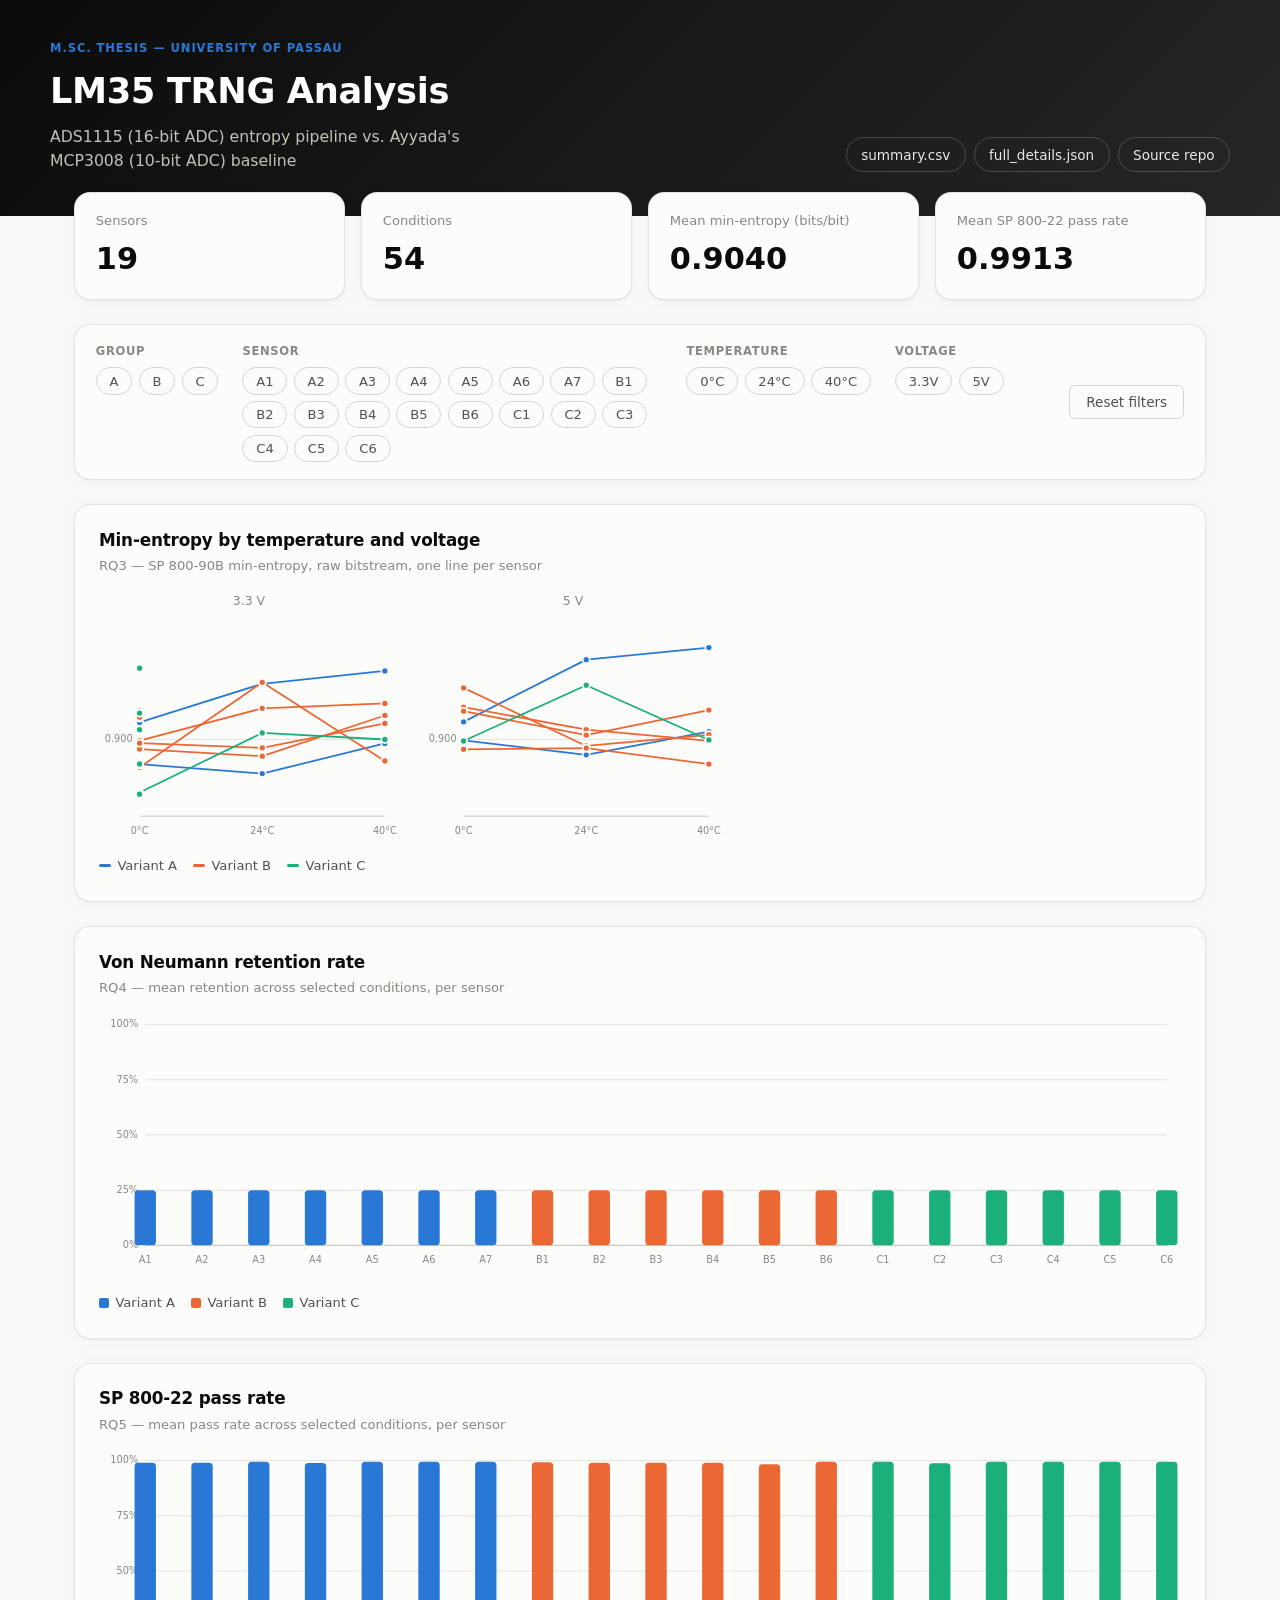
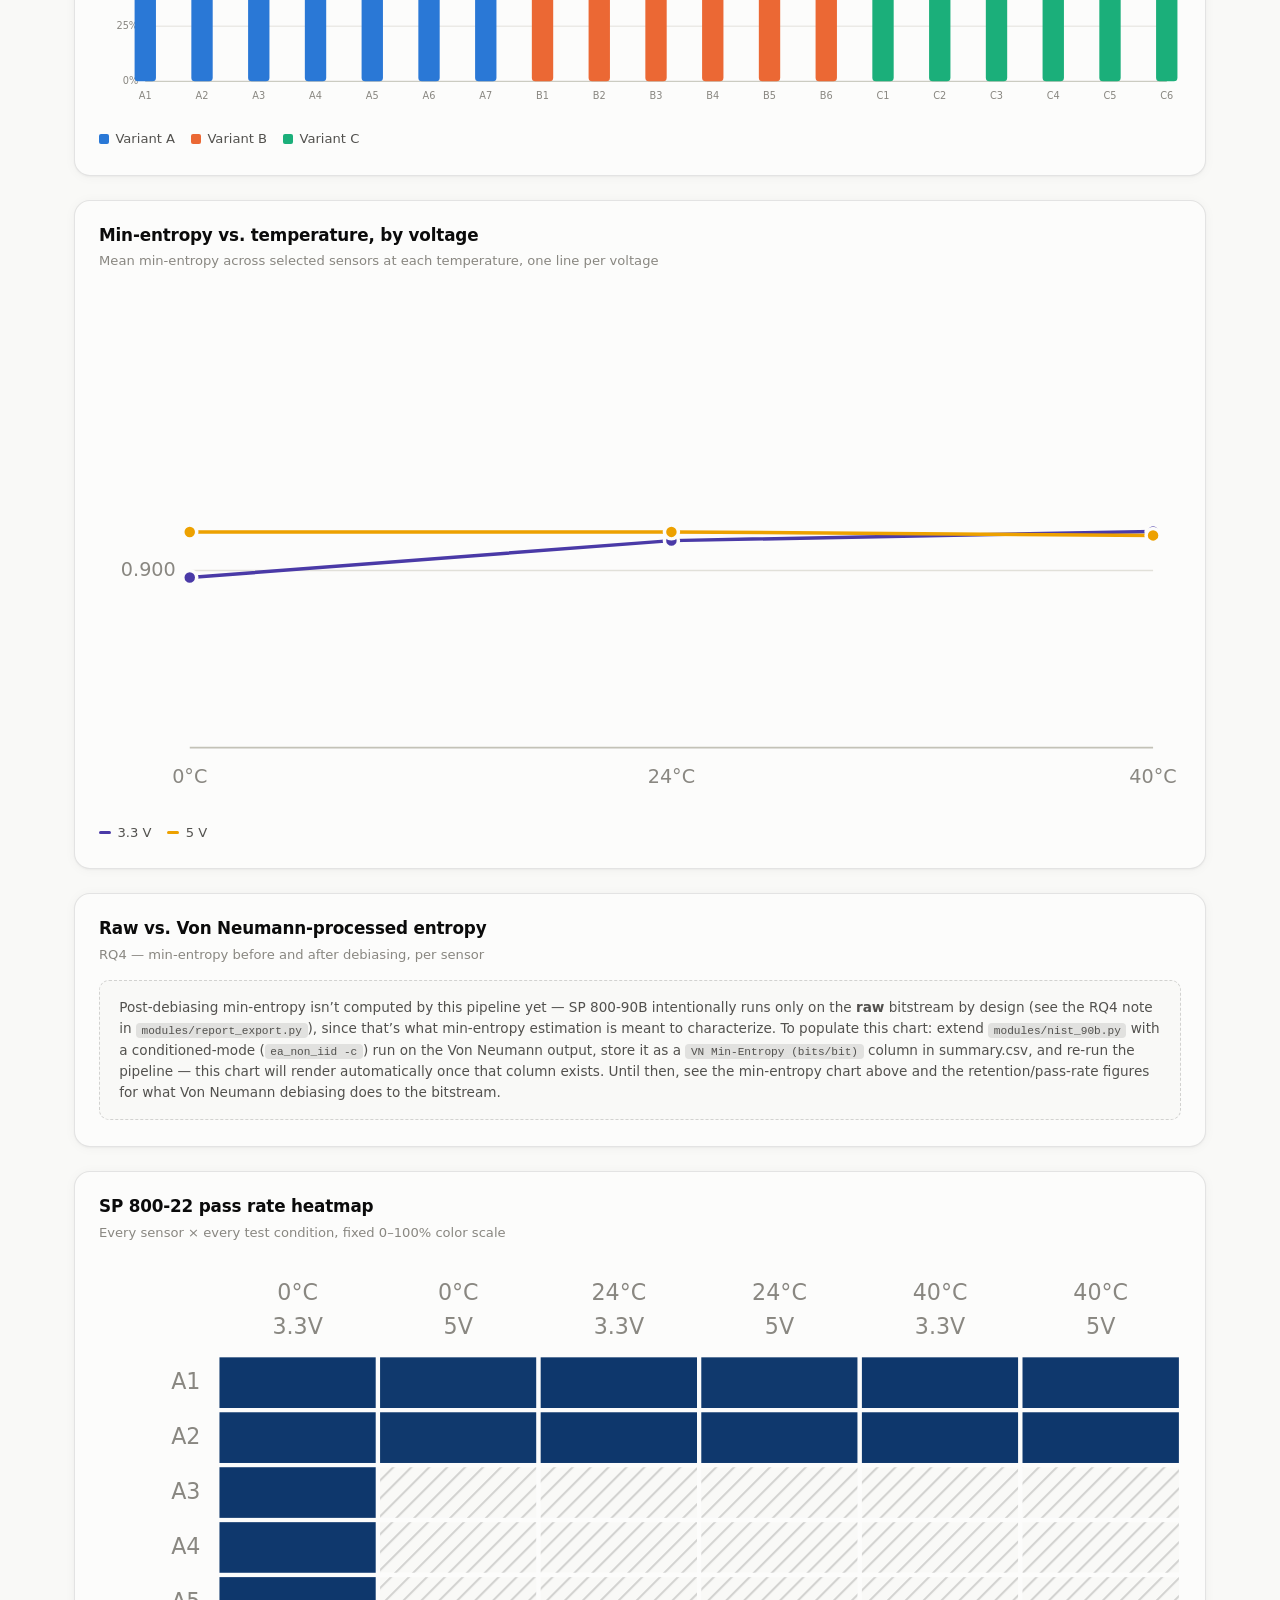
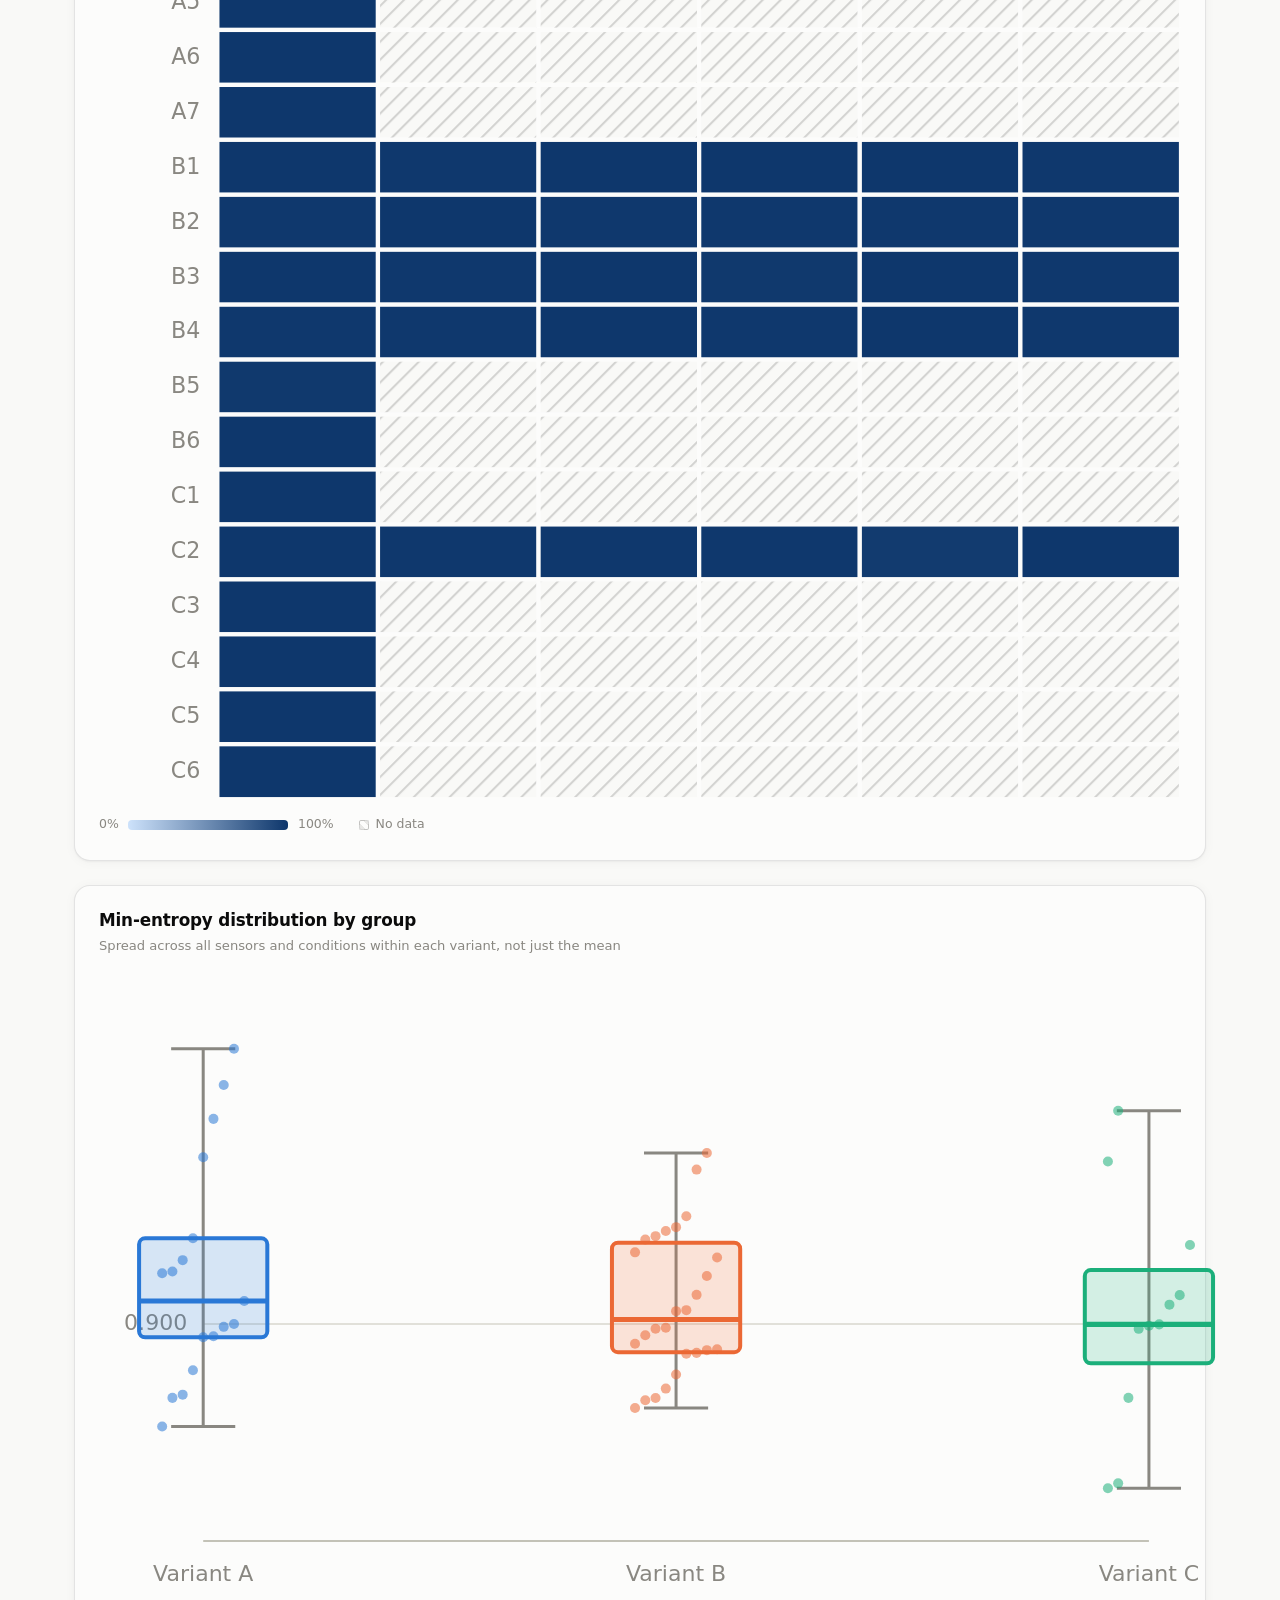
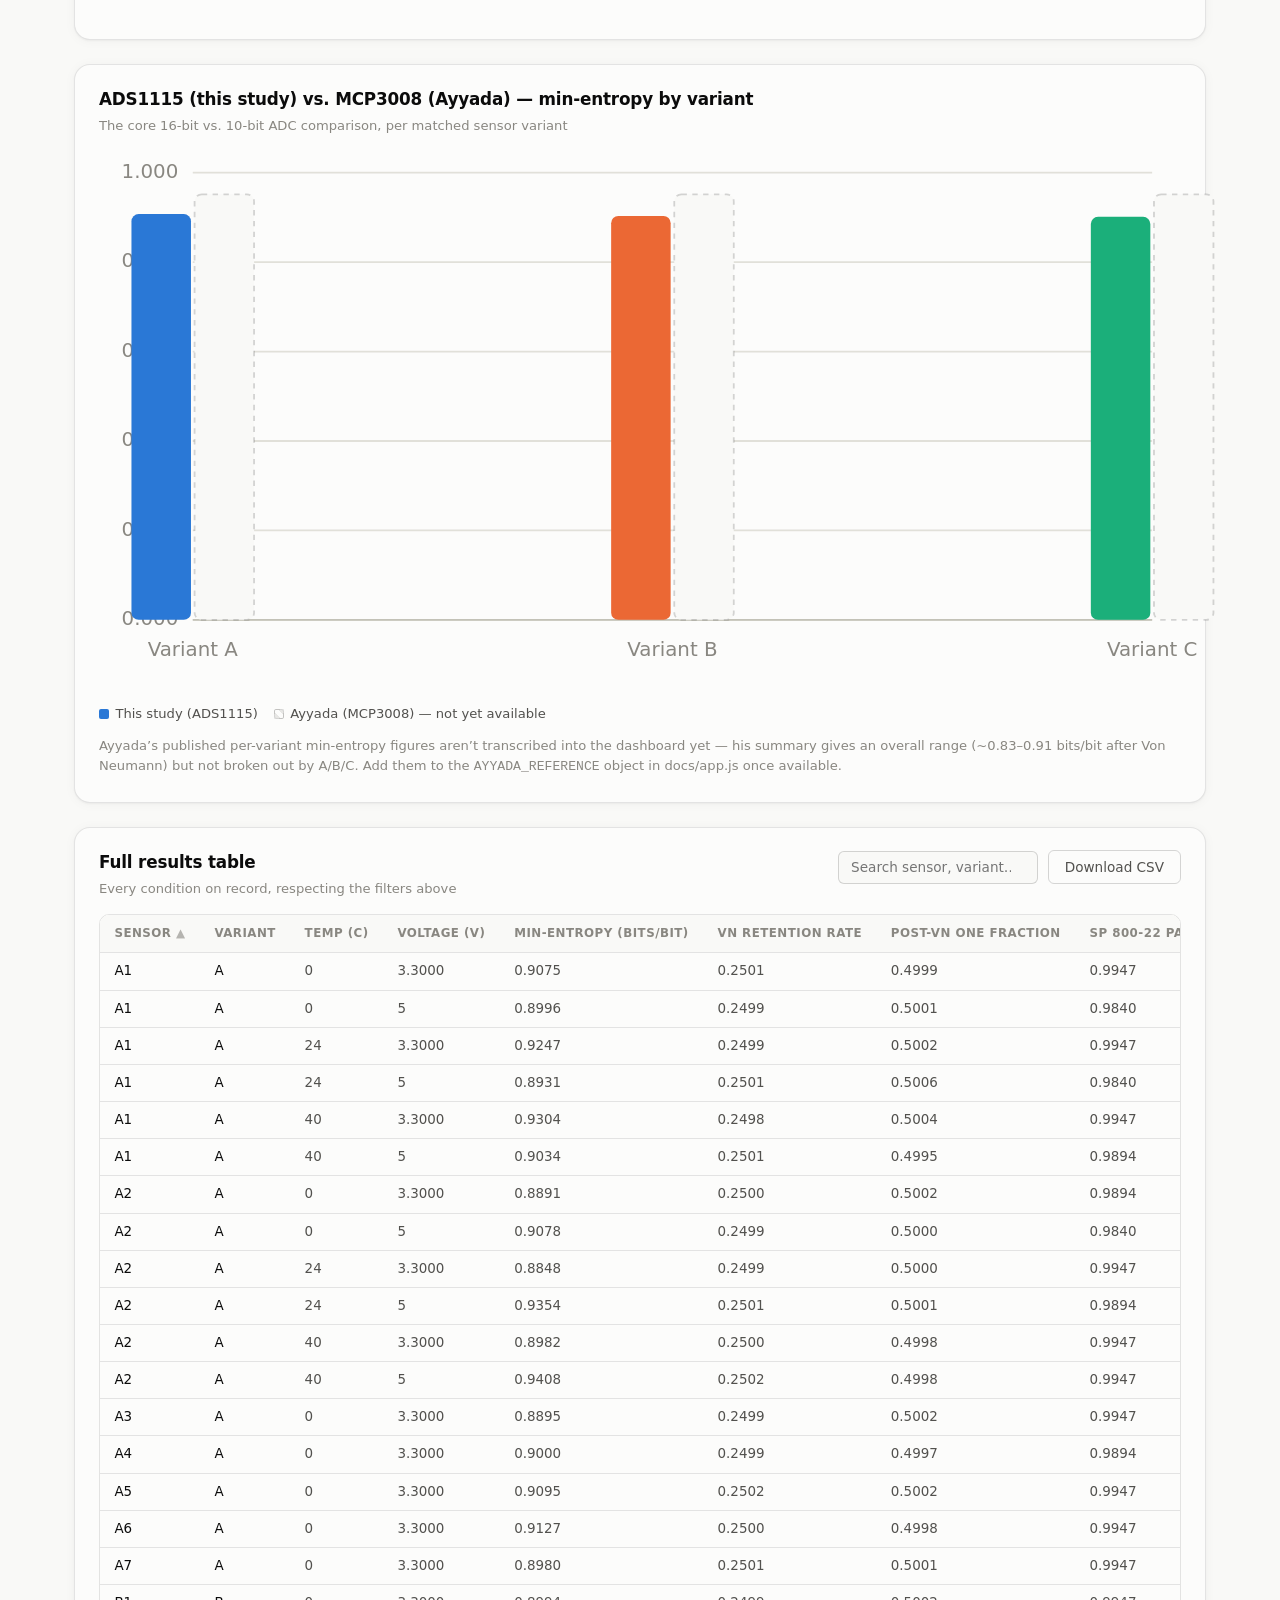
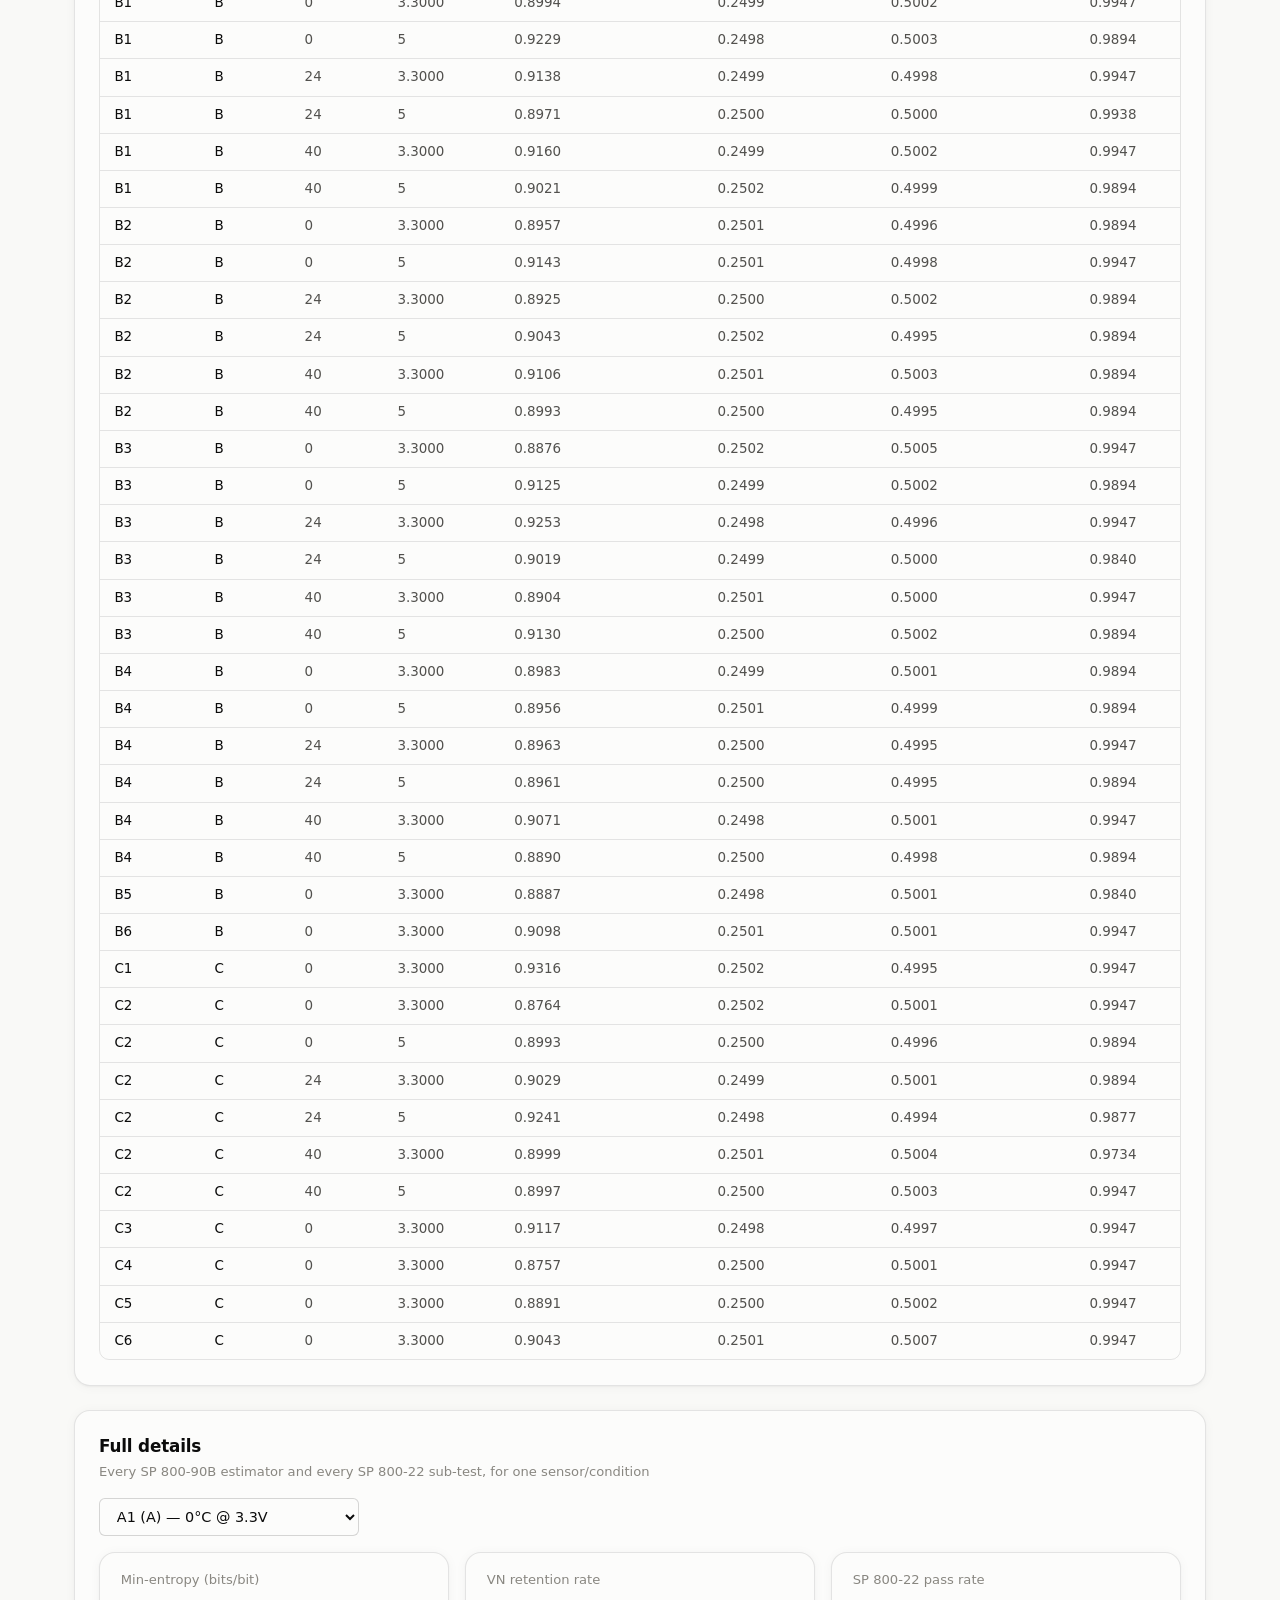
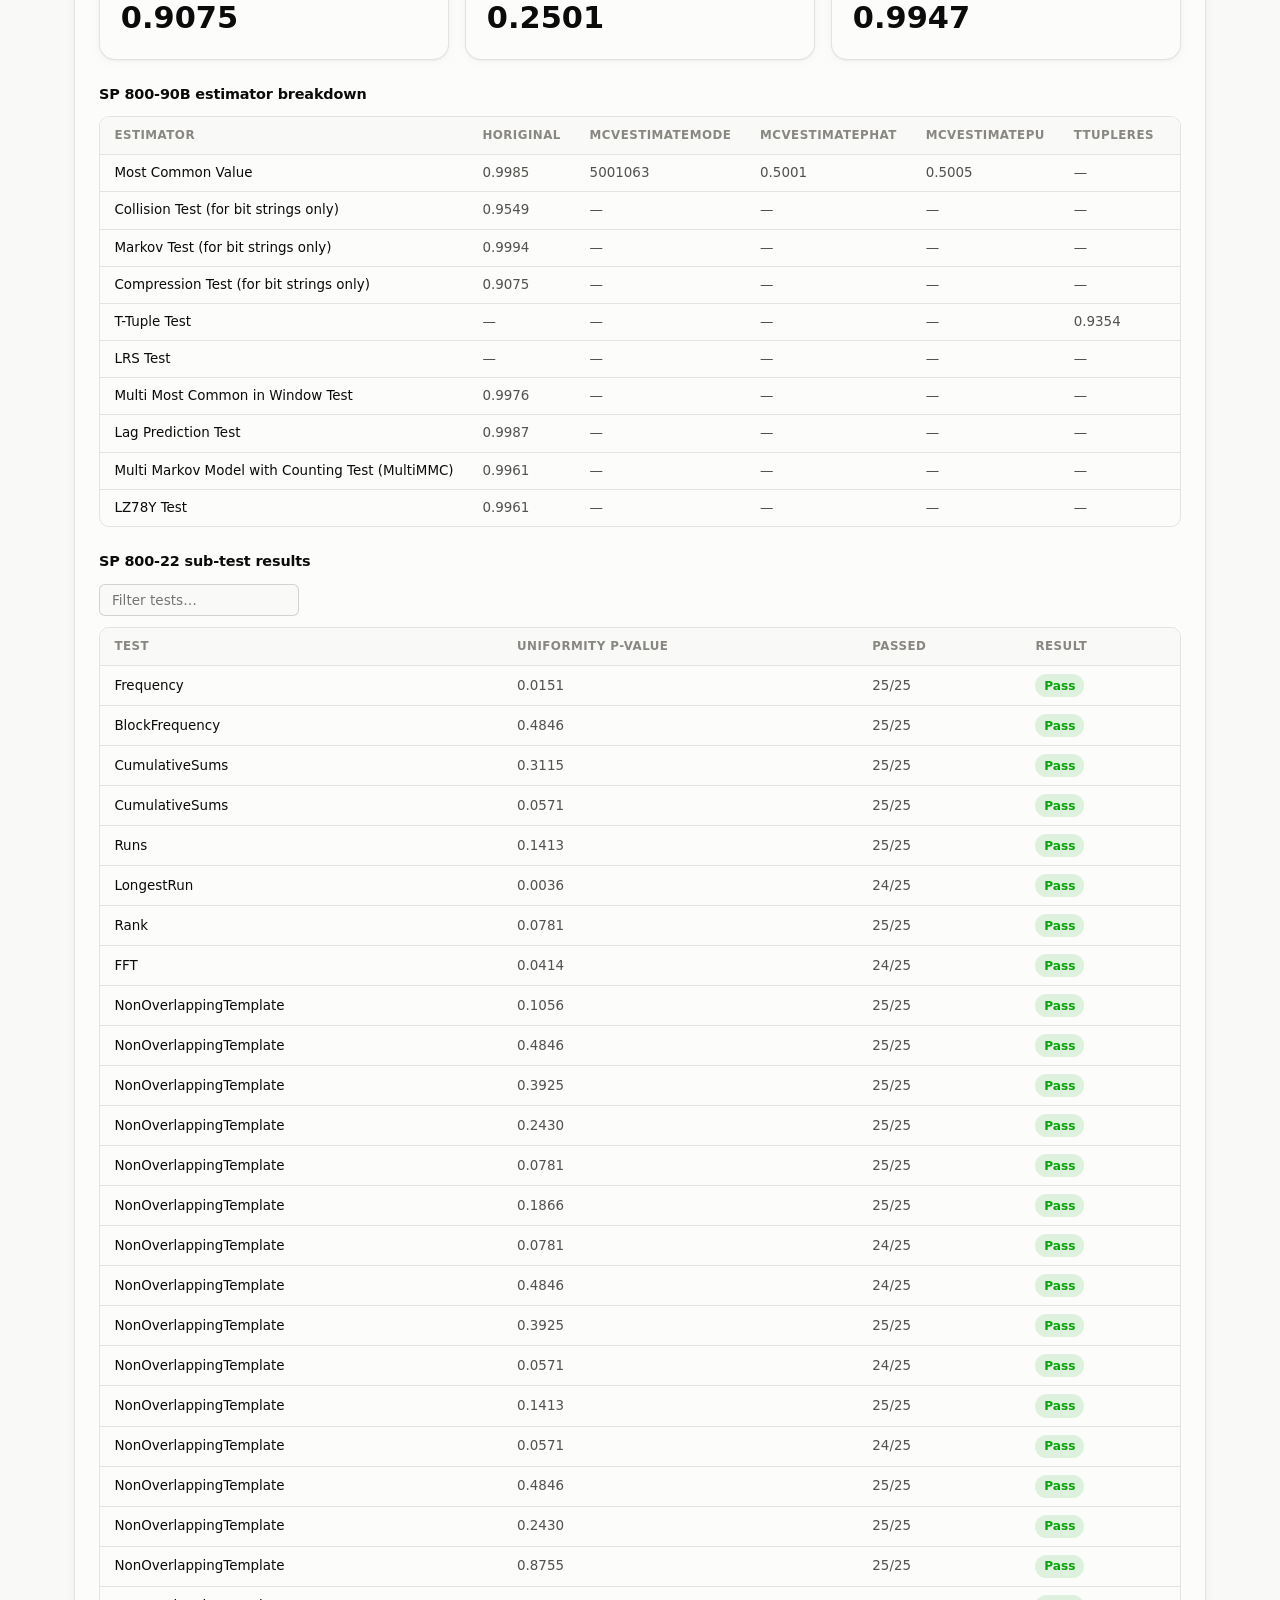
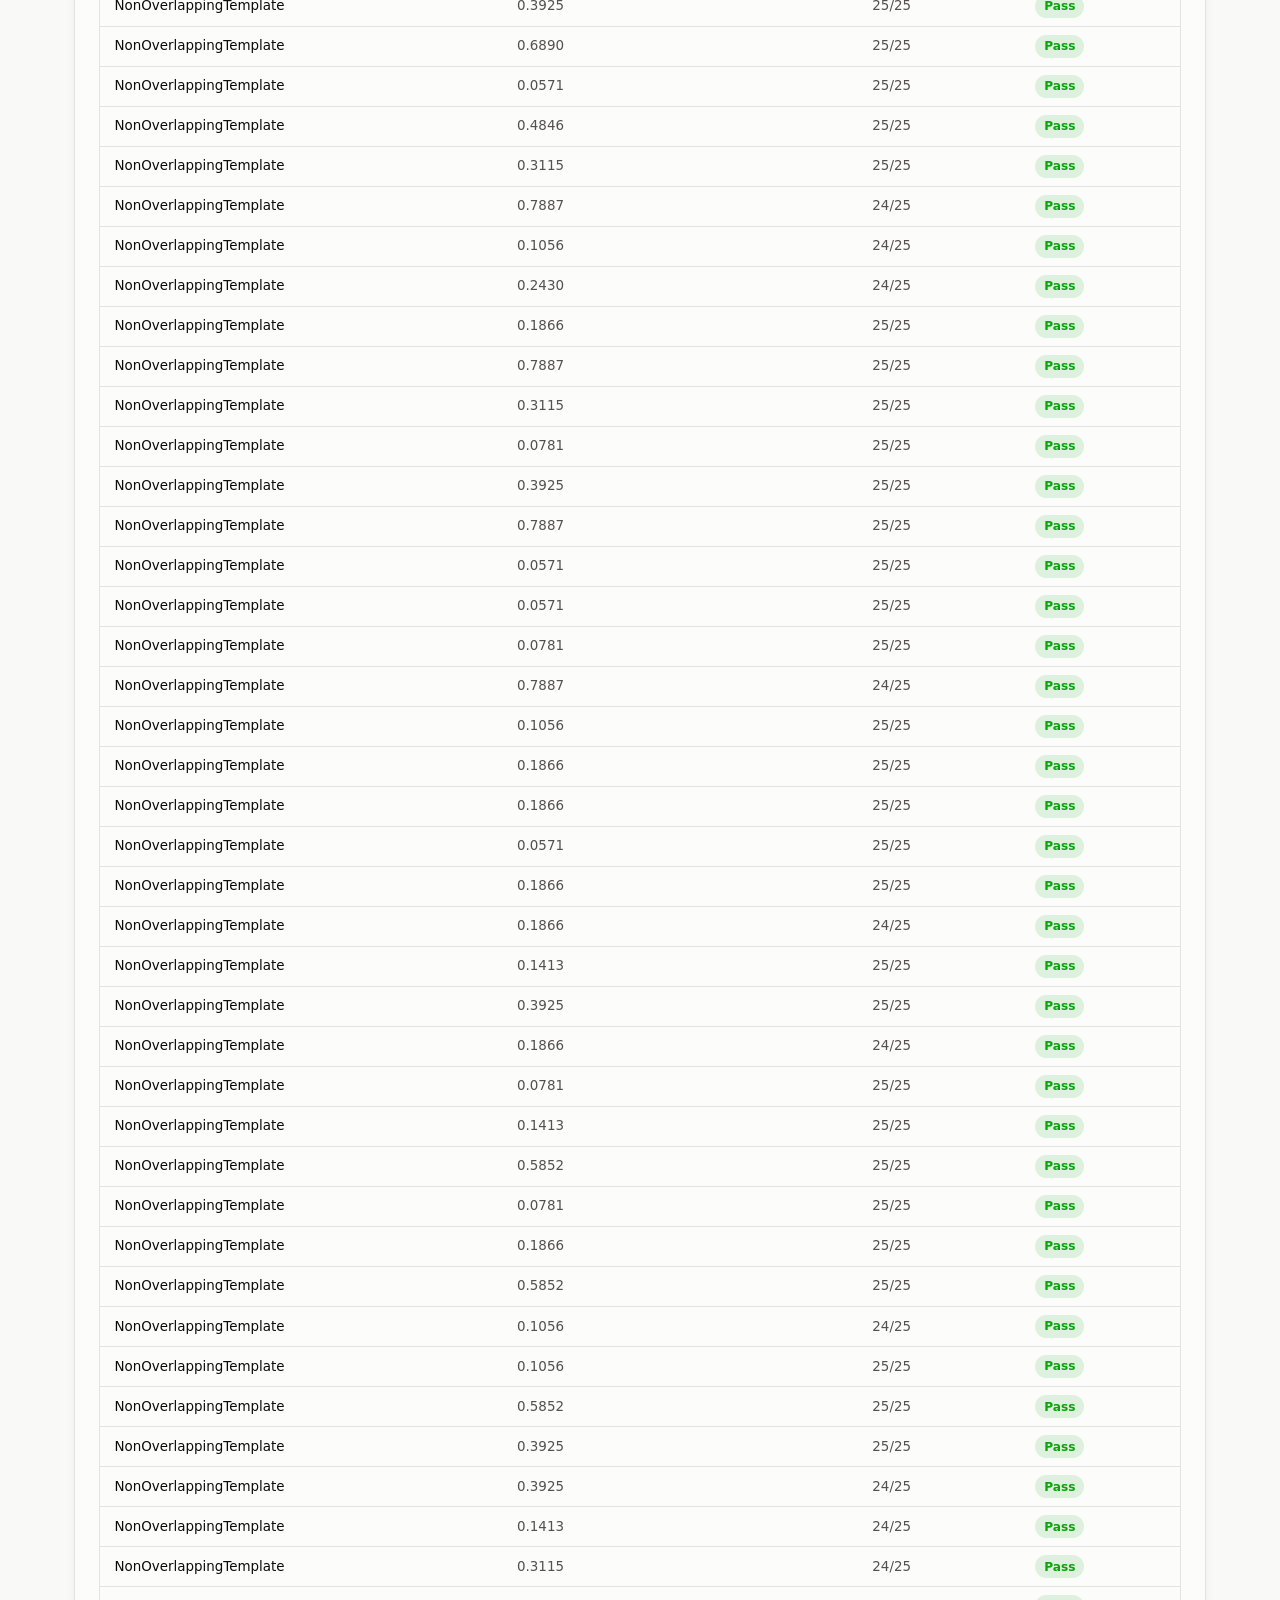
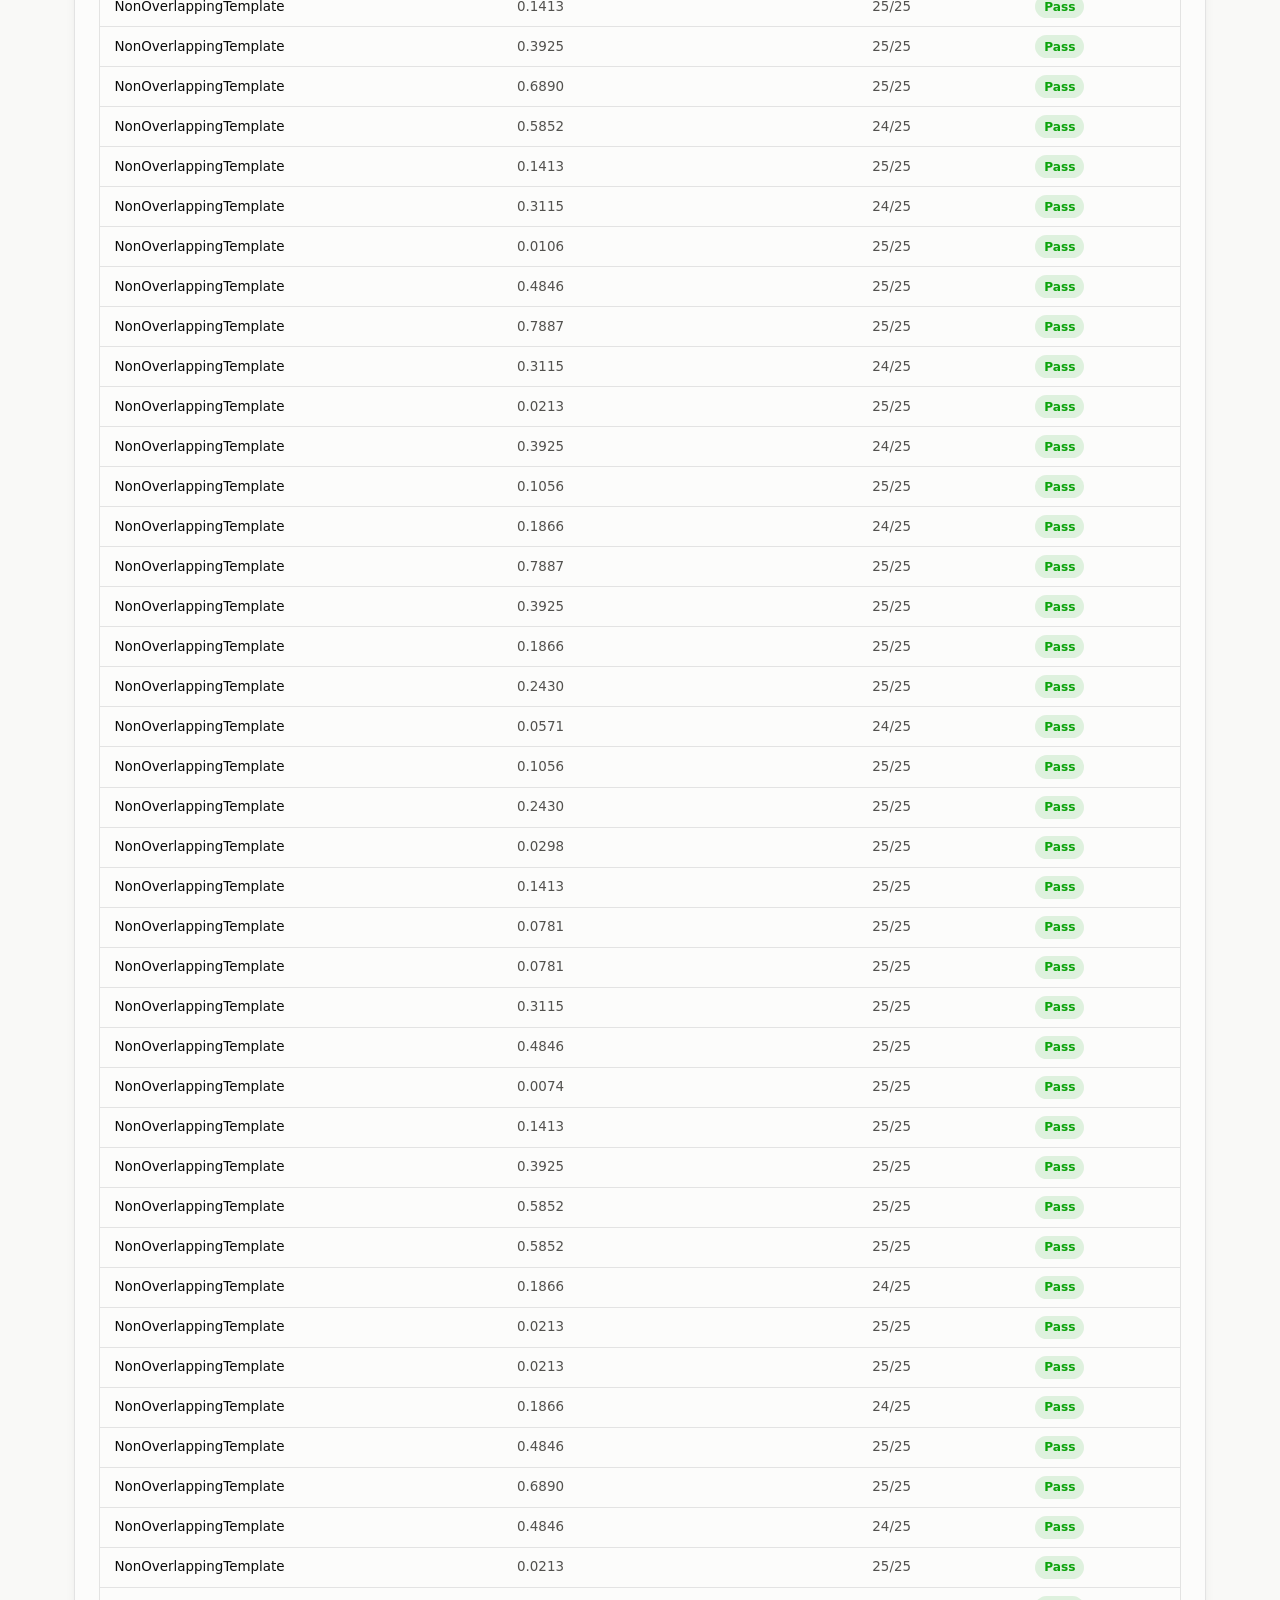
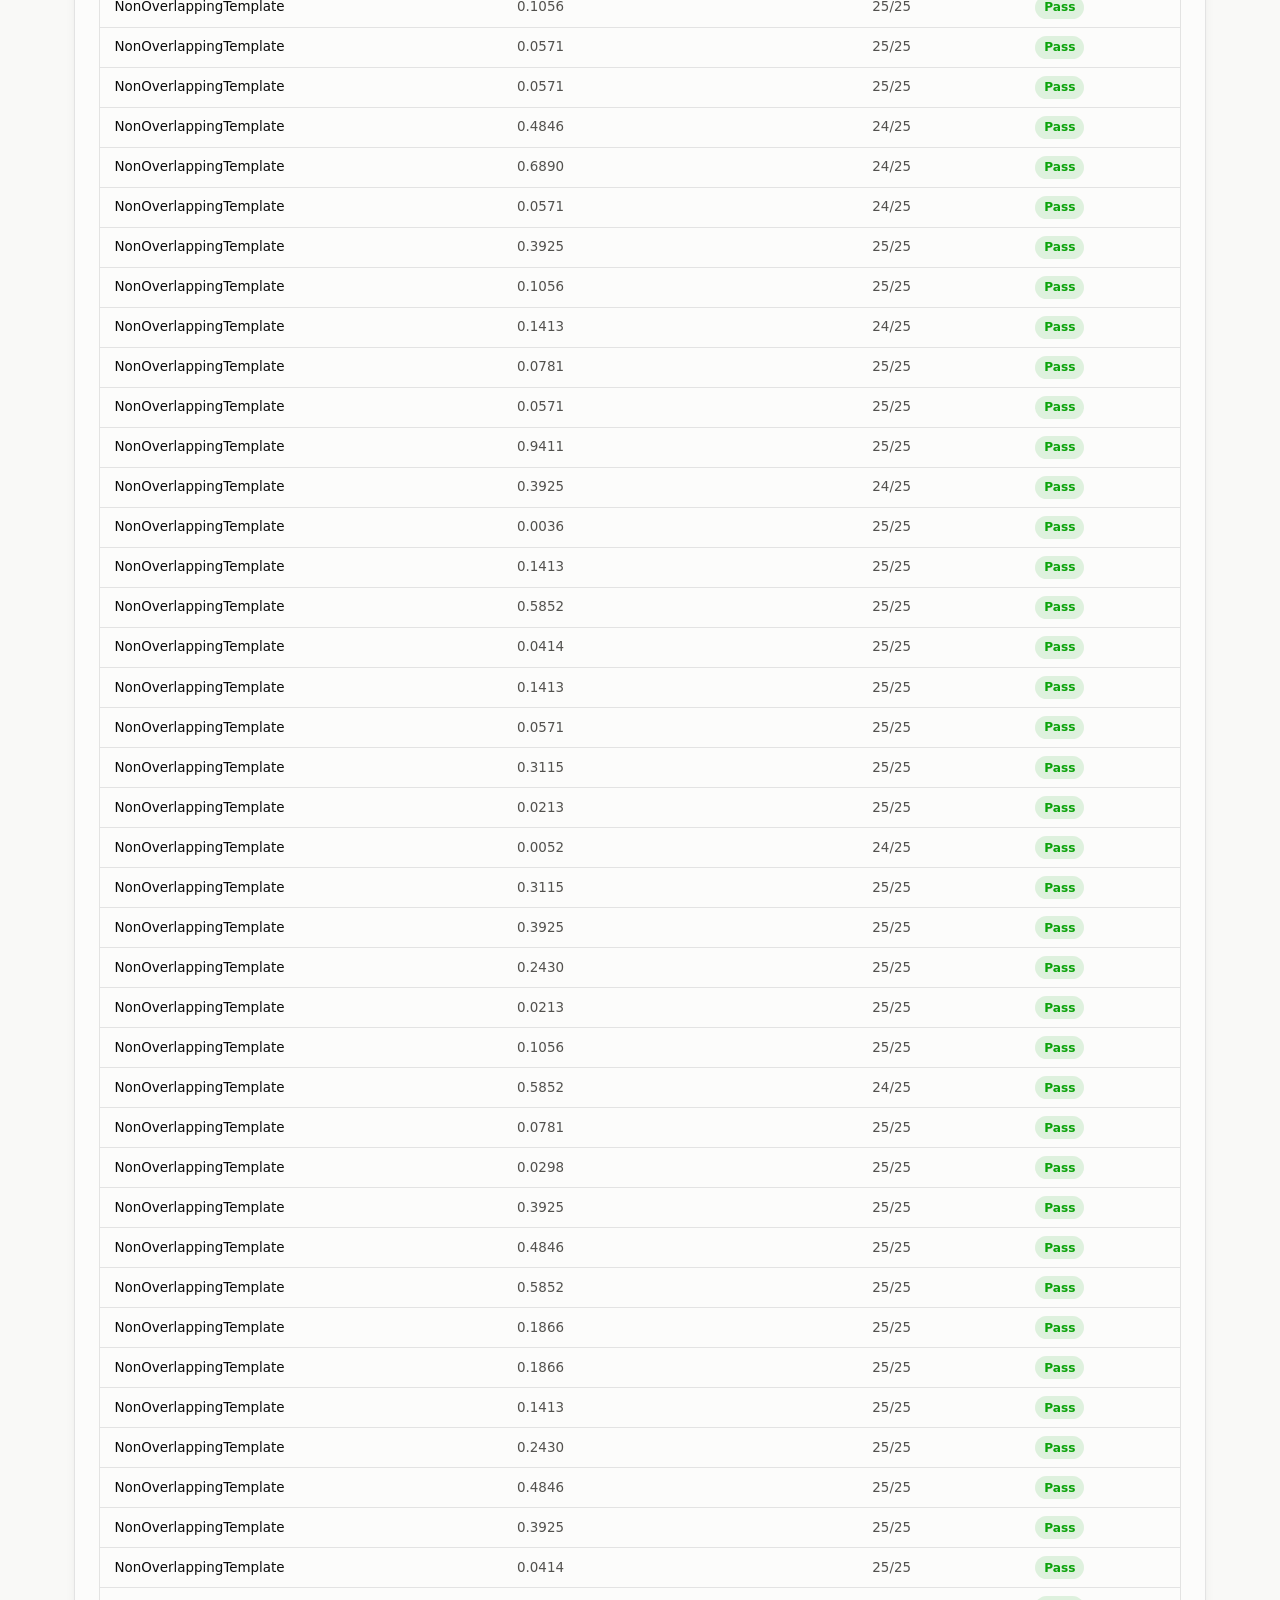
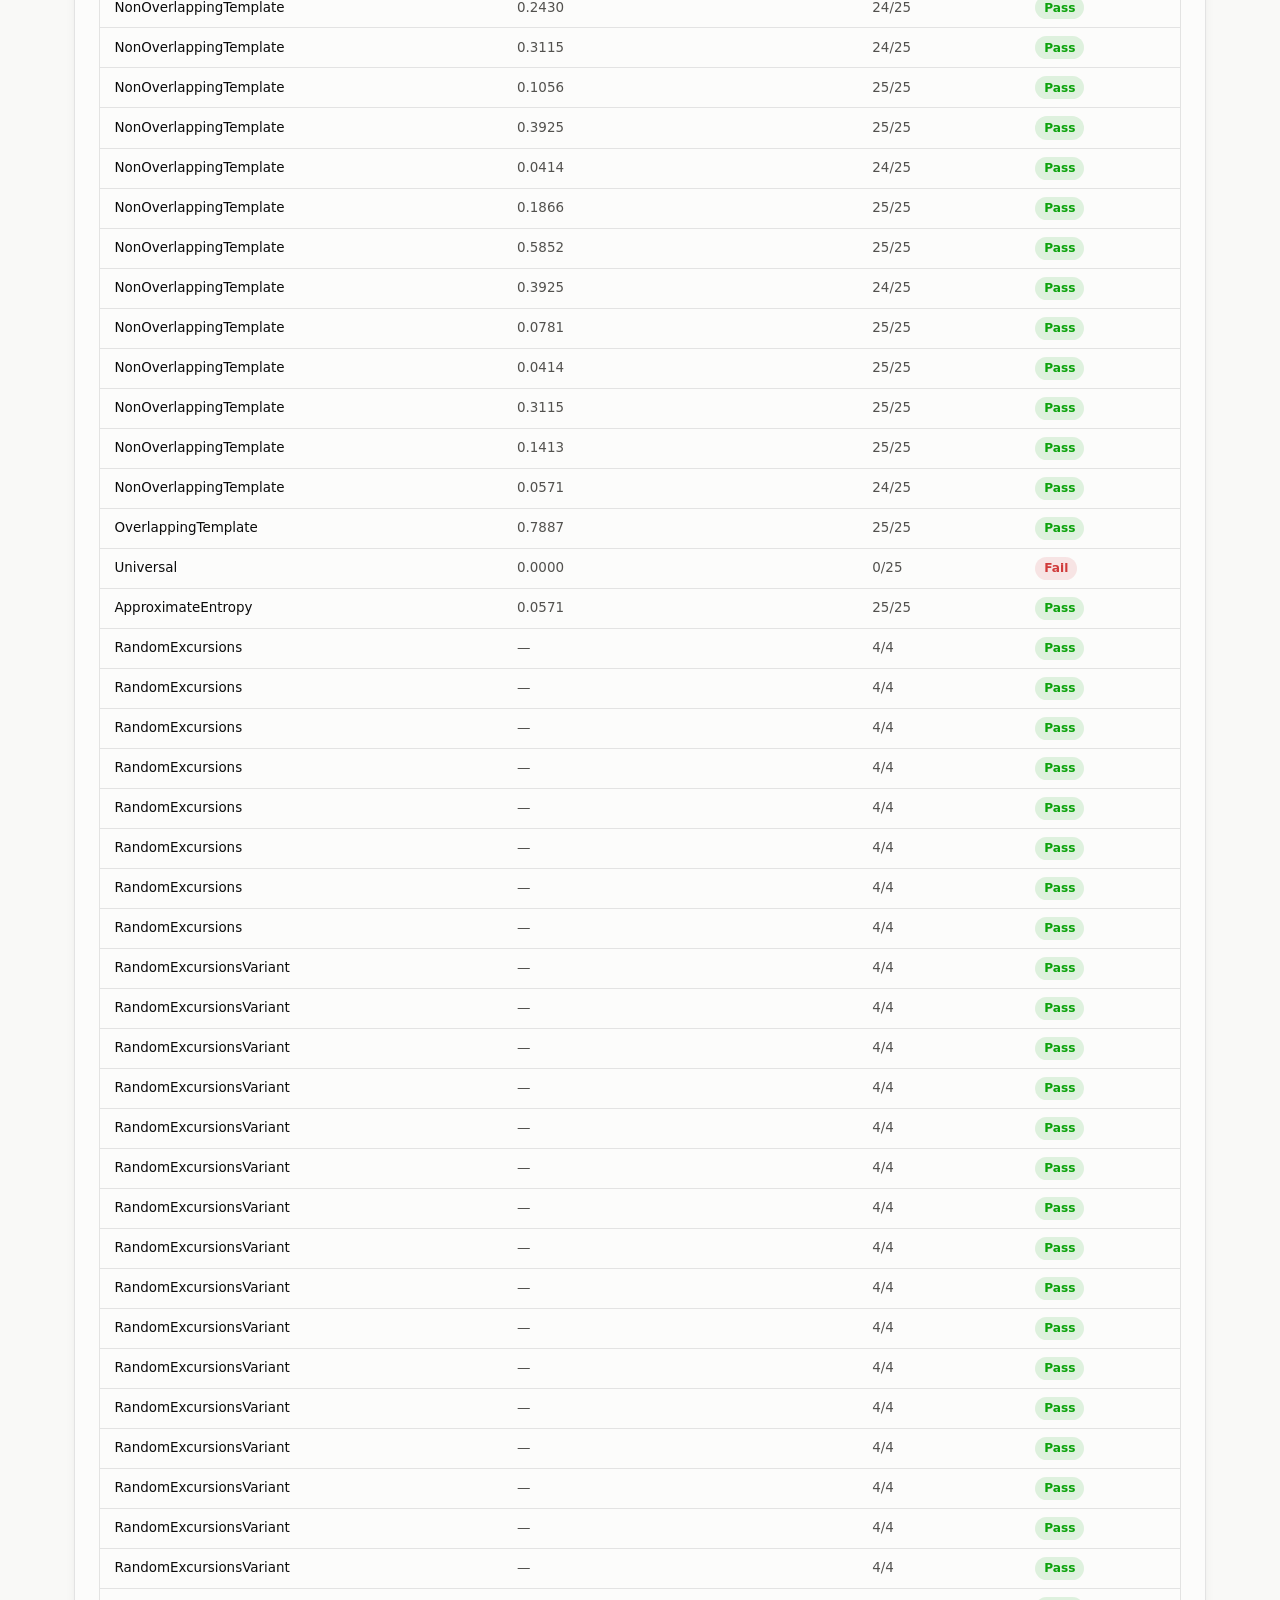
==== docs/index.html @ f705f5f1 "Fix bar chart axis scaling bug, add five new dashboard charts Fix: VN retention rate and SP 800-22 p" ====
<!doctype html>
<html lang="en">
<head>
<meta charset="utf-8">
<meta name="viewport" content="width=device-width, initial-scale=1">
<title>LM35 TRNG Analysis — Results Dashboard</title>
<meta name="description" content="LM35 temperature sensor TRNG entropy analysis: SP 800-90B min-entropy, Von Neumann debiasing, and SP 800-22 results.">
<link rel="stylesheet" href="styles.css">
</head>
<body>

<header class="site-header">
  <div class="header-inner">
    <div class="header-text">
      <p class="eyebrow">M.Sc. Thesis — University of Passau</p>
      <h1>LM35 TRNG Analysis</h1>
      <p class="subtitle">ADS1115 (16-bit ADC) entropy pipeline vs. Ayyada's MCP3008 (10-bit ADC) baseline</p>
    </div>
    <nav class="header-meta">
      <a href="data/summary.csv">summary.csv</a>
      <a href="data/full_details.json">full_details.json</a>
      <a href="https://github.com/ViravRakholiya/lm35-trng-analysis">Source repo</a>
    </nav>
  </div>
</header>

<main>
  <section class="stat-row" id="stat-row"></section>

  <section class="filter-bar" id="filter-bar">
    <div class="filter-group">
      <span class="filter-group-label">Group</span>
      <div class="pill-row" id="filter-variant"></div>
    </div>
    <div class="filter-group">
      <span class="filter-group-label">Sensor</span>
      <div class="pill-row" id="filter-sensor"></div>
    </div>
    <div class="filter-group">
      <span class="filter-group-label">Temperature</span>
      <div class="pill-row" id="filter-temp"></div>
    </div>
    <div class="filter-group">
      <span class="filter-group-label">Voltage</span>
      <div class="pill-row" id="filter-voltage"></div>
    </div>
    <div class="filter-bar-actions">
      <button class="btn-ghost" id="reset-filters">Reset filters</button>
    </div>
  </section>

  <section class="chart-card">
    <div class="card-head">
      <div>
        <h2>Min-entropy by temperature and voltage</h2>
        <p class="card-sub">RQ3 — SP 800-90B min-entropy, raw bitstream, one line per sensor</p>
      </div>
    </div>
    <div class="chart-svg-wrap" id="chart-entropy"></div>
  </section>

  <section class="chart-card">
    <div class="card-head">
      <div>
        <h2>Von Neumann retention rate</h2>
        <p class="card-sub">RQ4 — mean retention across selected conditions, per sensor</p>
      </div>
    </div>
    <div class="chart-svg-wrap" id="chart-retention"></div>
  </section>

  <section class="chart-card">
    <div class="card-head">
      <div>
        <h2>SP 800-22 pass rate</h2>
        <p class="card-sub">RQ5 — mean pass rate across selected conditions, per sensor</p>
      </div>
    </div>
    <div class="chart-svg-wrap" id="chart-passrate"></div>
  </section>

  <section class="chart-card">
    <div class="card-head">
      <div>
        <h2>Min-entropy vs. temperature, by voltage</h2>
        <p class="card-sub">Mean min-entropy across selected sensors at each temperature, one line per voltage</p>
      </div>
    </div>
    <div class="chart-svg-wrap" id="chart-tempvoltage"></div>
  </section>

  <section class="chart-card">
    <div class="card-head">
      <div>
        <h2>Raw vs. Von Neumann-processed entropy</h2>
        <p class="card-sub">RQ4 — min-entropy before and after debiasing, per sensor</p>
      </div>
    </div>
    <div class="chart-svg-wrap" id="chart-raw-vs-processed"></div>
  </section>

  <section class="chart-card">
    <div class="card-head">
      <div>
        <h2>SP 800-22 pass rate heatmap</h2>
        <p class="card-sub">Every sensor × every test condition, fixed 0–100% color scale</p>
      </div>
    </div>
    <div class="chart-svg-wrap heatmap-scroll" id="chart-heatmap"></div>
  </section>

  <section class="chart-card">
    <div class="card-head">
      <div>
        <h2>Min-entropy distribution by group</h2>
        <p class="card-sub">Spread across all sensors and conditions within each variant, not just the mean</p>
      </div>
    </div>
    <div class="chart-svg-wrap" id="chart-boxplot"></div>
  </section>

  <section class="chart-card">
    <div class="card-head">
      <div>
        <h2>ADS1115 (this study) vs. MCP3008 (Ayyada) — min-entropy by variant</h2>
        <p class="card-sub">The core 16-bit vs. 10-bit ADC comparison, per matched sensor variant</p>
      </div>
    </div>
    <div class="chart-svg-wrap" id="chart-ayyada"></div>
  </section>

  <section class="table-card">
    <div class="card-head">
      <div>
        <h2>Full results table</h2>
        <p class="card-sub">Every condition on record, respecting the filters above</p>
      </div>
      <div class="table-tools">
        <input type="search" id="table-search" placeholder="Search sensor, variant…">
        <button class="btn-ghost" id="download-summary">Download CSV</button>
      </div>
    </div>
    <div class="table-scroll"><table id="results-table"></table></div>
  </section>

  <section class="detail-card">
    <div class="card-head">
      <div>
        <h2>Full details</h2>
        <p class="card-sub">Every SP 800-90B estimator and every SP 800-22 sub-test, for one sensor/condition</p>
      </div>
    </div>
    <div class="detail-controls">
      <select id="detail-select"></select>
    </div>
    <div class="detail-stats" id="detail-stats"></div>
    <div class="detail-tables">
      <div>
        <h3>SP 800-90B estimator breakdown</h3>
        <div class="table-scroll"><table id="estimator-table"></table></div>
      </div>
      <div>
        <h3>SP 800-22 sub-test results</h3>
        <div class="table-tools">
          <input type="search" id="subtest-search" placeholder="Filter tests…">
        </div>
        <div class="table-scroll"><table id="subtest-table"></table></div>
      </div>
    </div>
  </section>
</main>

<footer class="site-footer">
  <p>Data refreshed by running the pipeline locally and pushing docs/data/. See the
    <a href="https://github.com/ViravRakholiya/lm35-trng-analysis">source repository</a> for the full pipeline.</p>
</footer>

<div id="tooltip" class="tooltip" hidden></div>

<script src="app.js"></script>
</body>
</html>
---- docs/styles.css ----
/* ---------------------------------------------------------------------
   Design tokens — validated categorical palette, light-first, dark via
   prefers-color-scheme. See the project's dataviz conventions.
   --------------------------------------------------------------------- */
:root {
  color-scheme: light;
  --surface: #fcfcfb;
  --page: #f9f9f7;
  --ink-primary: #0b0b0b;
  --ink-secondary: #52514e;
  --ink-muted: #898781;
  --gridline: #e1e0d9;
  --baseline: #c3c2b7;
  --border: rgba(11, 11, 11, 0.1);
  --border-strong: rgba(11, 11, 11, 0.16);

  --series-a: #2a78d6;
  --series-b: #eb6834;
  --series-c: #1baf7a;
  --series-volt-1: #4a3aa7;
  --series-volt-2: #eda100;

  --seq-100: #cde2fb;
  --seq-700: #0d366b;
  --pending-fill: repeating-linear-gradient(
    45deg, rgba(137, 135, 129, 0.18), rgba(137, 135, 129, 0.18) 4px,
    transparent 4px, transparent 8px
  );

  --good: #0ca30c;
  --critical: #d03b3b;

  --radius-lg: 16px;
  --radius-md: 10px;
  --radius-sm: 6px;
  --shadow-card: 0 1px 2px rgba(11, 11, 11, 0.04), 0 1px 12px rgba(11, 11, 11, 0.04);
  --font-sans: system-ui, -apple-system, "Segoe UI", sans-serif;
}

@media (prefers-color-scheme: dark) {
  :root:not([data-theme="light"]) {
    color-scheme: dark;
    --surface: #1a1a19;
    --page: #0d0d0d;
    --ink-primary: #ffffff;
    --ink-secondary: #c3c2b7;
    --ink-muted: #898781;
    --gridline: #2c2c2a;
    --baseline: #383835;
    --border: rgba(255, 255, 255, 0.1);
    --border-strong: rgba(255, 255, 255, 0.16);
    --series-a: #3987e5;
    --series-b: #d95926;
    --series-c: #199e70;
    --series-volt-1: #9085e9;
    --series-volt-2: #c98500;
    --seq-100: #184f95;
    --seq-700: #cde2fb;
    --good: #0ca30c;
    --critical: #e66767;
  }
}
:root[data-theme="dark"] {
  color-scheme: dark;
  --surface: #1a1a19;
  --page: #0d0d0d;
  --ink-primary: #ffffff;
  --ink-secondary: #c3c2b7;
  --ink-muted: #898781;
  --gridline: #2c2c2a;
  --baseline: #383835;
  --border: rgba(255, 255, 255, 0.1);
  --border-strong: rgba(255, 255, 255, 0.16);
  --series-a: #3987e5;
  --series-b: #d95926;
  --series-c: #199e70;
  --series-volt-1: #9085e9;
  --series-volt-2: #c98500;
  --seq-100: #184f95;
  --seq-700: #cde2fb;
  --good: #0ca30c;
  --critical: #e66767;
}

* { box-sizing: border-box; }
html, body { margin: 0; padding: 0; }
body {
  background: var(--page);
  color: var(--ink-primary);
  font-family: var(--font-sans);
  font-size: 15px;
  line-height: 1.5;
  -webkit-font-smoothing: antialiased;
}
h1, h2, h3 { letter-spacing: -0.01em; margin: 0; }
a { color: var(--series-a); }

/* ---------------------------------------------------------------------
   Header
   --------------------------------------------------------------------- */
.site-header {
  background: linear-gradient(135deg, #0b0b0b 0%, #262625 100%);
  padding: 2.5rem 1.5rem 2.75rem;
}
.header-inner {
  max-width: 1180px;
  margin: 0 auto;
  display: flex;
  align-items: flex-end;
  justify-content: space-between;
  gap: 1.5rem;
  flex-wrap: wrap;
}
.eyebrow {
  color: var(--series-a);
  text-transform: uppercase;
  font-size: 0.72rem;
  font-weight: 600;
  letter-spacing: 0.08em;
  margin: 0 0 0.5rem;
}
.site-header h1 { color: #ffffff; font-size: clamp(1.6rem, 3vw, 2.2rem); }
.subtitle { color: #c3c2b7; margin: 0.45rem 0 0; font-size: 0.98rem; max-width: 46ch; }
.header-meta {
  display: flex;
  gap: 0.5rem;
  flex-wrap: wrap;
}
.header-meta a {
  color: #e8e8e5;
  font-size: 0.85rem;
  text-decoration: none;
  border: 1px solid rgba(255, 255, 255, 0.18);
  border-radius: 999px;
  padding: 0.4rem 0.9rem;
  transition: background 0.15s ease;
}
.header-meta a:hover { background: rgba(255, 255, 255, 0.08); }

main {
  max-width: 1180px;
  margin: -1.5rem auto 3rem;
  padding: 0 1.5rem;
  display: flex;
  flex-direction: column;
  gap: 1.5rem;
}

/* ---------------------------------------------------------------------
   Stat tiles
   --------------------------------------------------------------------- */
.stat-row {
  display: grid;
  grid-template-columns: repeat(auto-fit, minmax(180px, 1fr));
  gap: 1rem;
}
.stat-tile {
  background: var(--surface);
  border: 1px solid var(--border);
  border-radius: var(--radius-lg);
  box-shadow: var(--shadow-card);
  padding: 1.1rem 1.3rem;
}
.stat-label { color: var(--ink-muted); font-size: 0.82rem; margin-bottom: 0.35rem; }
.stat-value { font-size: 1.9rem; font-weight: 600; font-variant-numeric: proportional-nums; }
.stat-sub { color: var(--ink-muted); font-size: 0.78rem; margin-top: 0.2rem; }

/* ---------------------------------------------------------------------
   Filter bar
   --------------------------------------------------------------------- */
.filter-bar {
  background: var(--surface);
  border: 1px solid var(--border);
  border-radius: var(--radius-lg);
  box-shadow: var(--shadow-card);
  padding: 1.1rem 1.3rem;
  display: flex;
  flex-wrap: wrap;
  align-items: flex-start;
  gap: 1.5rem;
}
.filter-group { display: flex; flex-direction: column; gap: 0.45rem; }
.filter-group-label {
  font-size: 0.72rem;
  font-weight: 600;
  text-transform: uppercase;
  letter-spacing: 0.06em;
  color: var(--ink-muted);
}
.pill-row { display: flex; flex-wrap: wrap; gap: 0.4rem; max-width: 420px; }
.pill {
  border: 1px solid var(--border-strong);
  background: transparent;
  color: var(--ink-secondary);
  border-radius: 999px;
  padding: 0.32rem 0.8rem;
  font-size: 0.82rem;
  font-family: inherit;
  cursor: pointer;
  transition: all 0.12s ease;
}
.pill:hover { border-color: var(--series-a); color: var(--ink-primary); }
.pill.active {
  background: var(--series-a);
  border-color: var(--series-a);
  color: #ffffff;
  font-weight: 500;
}
.filter-bar-actions { margin-left: auto; align-self: center; }
.btn-ghost {
  border: 1px solid var(--border-strong);
  background: transparent;
  color: var(--ink-secondary);
  border-radius: var(--radius-sm);
  padding: 0.5rem 1rem;
  font-family: inherit;
  font-size: 0.85rem;
  cursor: pointer;
  transition: all 0.12s ease;
}
.btn-ghost:hover { border-color: var(--series-a); color: var(--series-a); }

/* ---------------------------------------------------------------------
   Cards (charts / tables / detail)
   --------------------------------------------------------------------- */
.chart-card, .table-card, .detail-card {
  background: var(--surface);
  border: 1px solid var(--border);
  border-radius: var(--radius-lg);
  box-shadow: var(--shadow-card);
  padding: 1.4rem 1.5rem 1.6rem;
}
.card-head {
  display: flex;
  justify-content: space-between;
  align-items: flex-start;
  flex-wrap: wrap;
  gap: 0.75rem;
  margin-bottom: 1rem;
}
.card-head h2 { font-size: 1.05rem; }
.card-sub { color: var(--ink-muted); font-size: 0.82rem; margin: 0.2rem 0 0; }
.empty-state { color: var(--ink-muted); font-size: 0.9rem; padding: 2rem 0; text-align: center; }

/* ---------------------------------------------------------------------
   Charts (hand-built SVG)
   --------------------------------------------------------------------- */
.chart-svg-wrap { position: relative; width: 100%; }
.chart-svg-wrap svg { width: 100%; height: auto; display: block; overflow: visible; }
.chart-facets { display: flex; flex-wrap: wrap; gap: 1.5rem; }
.facet-title { text-align: center; font-size: 0.78rem; color: var(--ink-muted); margin-bottom: 0.25rem; }

.axis-label { fill: var(--ink-muted); font-size: 11px; font-family: var(--font-sans); }
.gridline { stroke: var(--gridline); stroke-width: 1; }
.baseline { stroke: var(--baseline); stroke-width: 1; }
.mark-line { fill: none; stroke-width: 2; stroke-linejoin: round; stroke-linecap: round; }
.mark-dot { stroke: var(--surface); stroke-width: 2; }
.mark-bar { rx: 4; }
.hit-target { fill: transparent; cursor: pointer; }
.hit-target.hovered { fill: rgba(11, 11, 11, 0.03); }

.legend { display: flex; flex-wrap: wrap; gap: 1rem; margin-top: 0.75rem; }
.legend-item { display: flex; align-items: center; gap: 0.4rem; font-size: 0.82rem; color: var(--ink-secondary); }
.legend-swatch { width: 12px; height: 3px; border-radius: 2px; display: inline-block; }
.legend-swatch-rect { width: 10px; height: 10px; border-radius: 2px; }
.legend-swatch-hatch { width: 10px; height: 10px; border-radius: 2px; background-image: var(--pending-fill); border: 1px solid var(--border-strong); }

/* Heatmap */
.heatmap-scroll { overflow-x: auto; }
.heatmap-cell { stroke: var(--surface); stroke-width: 2; }
.heatmap-label { fill: var(--ink-muted); font-size: 10.5px; font-family: var(--font-sans); }
.heatmap-legend { display: flex; align-items: center; gap: 0.6rem; margin-top: 1rem; font-size: 0.78rem; color: var(--ink-muted); }
.heatmap-ramp { width: 160px; height: 10px; border-radius: 4px; background: linear-gradient(90deg, var(--seq-100), var(--seq-700)); }

/* Box plot */
.box-whisker { stroke: var(--ink-muted); stroke-width: 1.5; }
.box-cap { stroke: var(--ink-muted); stroke-width: 1.5; }
.box-rect { stroke-width: 2; }
.box-median { stroke-width: 2.5; }
.box-jitter { opacity: 0.55; }

/* Pending / not-yet-available series */
.mark-bar.pending { fill: var(--page); stroke: var(--border-strong); stroke-width: 1; stroke-dasharray: 3 3; }
.pending-note {
  background: var(--page);
  border: 1px dashed var(--border-strong);
  border-radius: var(--radius-md);
  padding: 1rem 1.2rem;
  color: var(--ink-secondary);
  font-size: 0.85rem;
  line-height: 1.55;
}
.pending-note code { background: var(--border); padding: 0.1rem 0.35rem; border-radius: 4px; font-size: 0.82em; }

.tooltip {
  position: fixed;
  z-index: 50;
  background: var(--ink-primary);
  color: var(--page);
  border-radius: var(--radius-sm);
  padding: 0.55rem 0.75rem;
  font-size: 0.8rem;
  pointer-events: none;
  box-shadow: 0 4px 16px rgba(0, 0, 0, 0.2);
  max-width: 260px;
}
.tooltip .tt-title { font-weight: 600; margin-bottom: 0.3rem; }
.tooltip .tt-row { display: flex; align-items: center; gap: 0.4rem; }
.tooltip .tt-key { width: 10px; height: 2px; display: inline-block; border-radius: 1px; }
.tooltip .tt-value { font-weight: 600; margin-left: auto; padding-left: 0.6rem; }

/* ---------------------------------------------------------------------
   Tables
   --------------------------------------------------------------------- */
.table-tools { display: flex; gap: 0.6rem; align-items: center; }
input[type="search"] {
  font-family: inherit;
  font-size: 0.85rem;
  padding: 0.45rem 0.75rem;
  border: 1px solid var(--border-strong);
  border-radius: var(--radius-sm);
  background: var(--page);
  color: var(--ink-primary);
  min-width: 200px;
}
input[type="search"]:focus { outline: 2px solid var(--series-a); outline-offset: 1px; }

.table-scroll { overflow-x: auto; border: 1px solid var(--border); border-radius: var(--radius-md); }
table { width: 100%; border-collapse: collapse; font-size: 0.84rem; white-space: nowrap; }
thead th {
  text-align: left;
  background: var(--page);
  color: var(--ink-muted);
  font-weight: 600;
  font-size: 0.74rem;
  text-transform: uppercase;
  letter-spacing: 0.04em;
  padding: 0.6rem 0.9rem;
  border-bottom: 1px solid var(--border);
  cursor: pointer;
  position: sticky;
  top: 0;
}
thead th:hover { color: var(--ink-primary); }
thead th.sorted::after { content: " " attr(data-dir); opacity: 0.6; }
tbody td {
  padding: 0.5rem 0.9rem;
  border-bottom: 1px solid var(--border);
  font-variant-numeric: tabular-nums;
  color: var(--ink-secondary);
}
tbody tr:last-child td { border-bottom: none; }
tbody tr:hover td { background: var(--page); }
tbody td:first-child, tbody td.text-cell { font-variant-numeric: normal; color: var(--ink-primary); }
.badge {
  display: inline-flex;
  align-items: center;
  gap: 0.3rem;
  font-size: 0.76rem;
  font-weight: 600;
  padding: 0.15rem 0.55rem;
  border-radius: 999px;
}
.badge.pass { background: rgba(12, 163, 12, 0.12); color: var(--good); }
.badge.fail { background: rgba(208, 59, 59, 0.12); color: var(--critical); }

/* ---------------------------------------------------------------------
   Detail panel
   --------------------------------------------------------------------- */
.detail-controls { margin-bottom: 1rem; }
select {
  font-family: inherit;
  font-size: 0.9rem;
  padding: 0.55rem 0.8rem;
  border: 1px solid var(--border-strong);
  border-radius: var(--radius-sm);
  background: var(--surface);
  color: var(--ink-primary);
  min-width: 260px;
}
.detail-stats {
  display: grid;
  grid-template-columns: repeat(auto-fit, minmax(160px, 1fr));
  gap: 1rem;
  margin-bottom: 1.5rem;
}
.detail-tables { display: flex; flex-direction: column; gap: 1.5rem; }
.detail-tables h3 { font-size: 0.9rem; margin-bottom: 0.7rem; }
.detail-tables .table-tools { margin-bottom: 0.7rem; }

/* ---------------------------------------------------------------------
   Footer
   --------------------------------------------------------------------- */
.site-footer {
  max-width: 1180px;
  margin: 0 auto;
  padding: 0 1.5rem 2.5rem;
  color: var(--ink-muted);
  font-size: 0.82rem;
}
.site-footer a { color: var(--ink-secondary); }

@media (max-width: 900px) {
  .chart-facets { flex-direction: column; }
  .chart-facets > div { width: 100%; }
}

@media (max-width: 640px) {
  body { font-size: 14px; }
  .site-header { padding: 1.75rem 1rem 2.25rem; }
  .header-inner { align-items: flex-start; }
  .header-meta { display: none; }
  main { padding: 0 1rem; gap: 1rem; margin-top: -1.25rem; }
  .chart-card, .table-card, .detail-card, .filter-bar { padding: 1.1rem 1rem 1.3rem; }
  .stat-row { grid-template-columns: repeat(2, 1fr); gap: 0.7rem; }
  .stat-tile { padding: 0.85rem 1rem; }
  .stat-value { font-size: 1.4rem; }
  .filter-bar { flex-direction: column; gap: 1rem; }
  .filter-bar-actions { margin-left: 0; align-self: flex-start; }
  .pill-row { max-width: 100%; }
  .detail-stats { grid-template-columns: 1fr 1fr; }
  select, input[type="search"] { min-width: 0; width: 100%; }
  .table-tools { flex-wrap: wrap; width: 100%; }
  .card-head { flex-direction: column; align-items: stretch; }
}
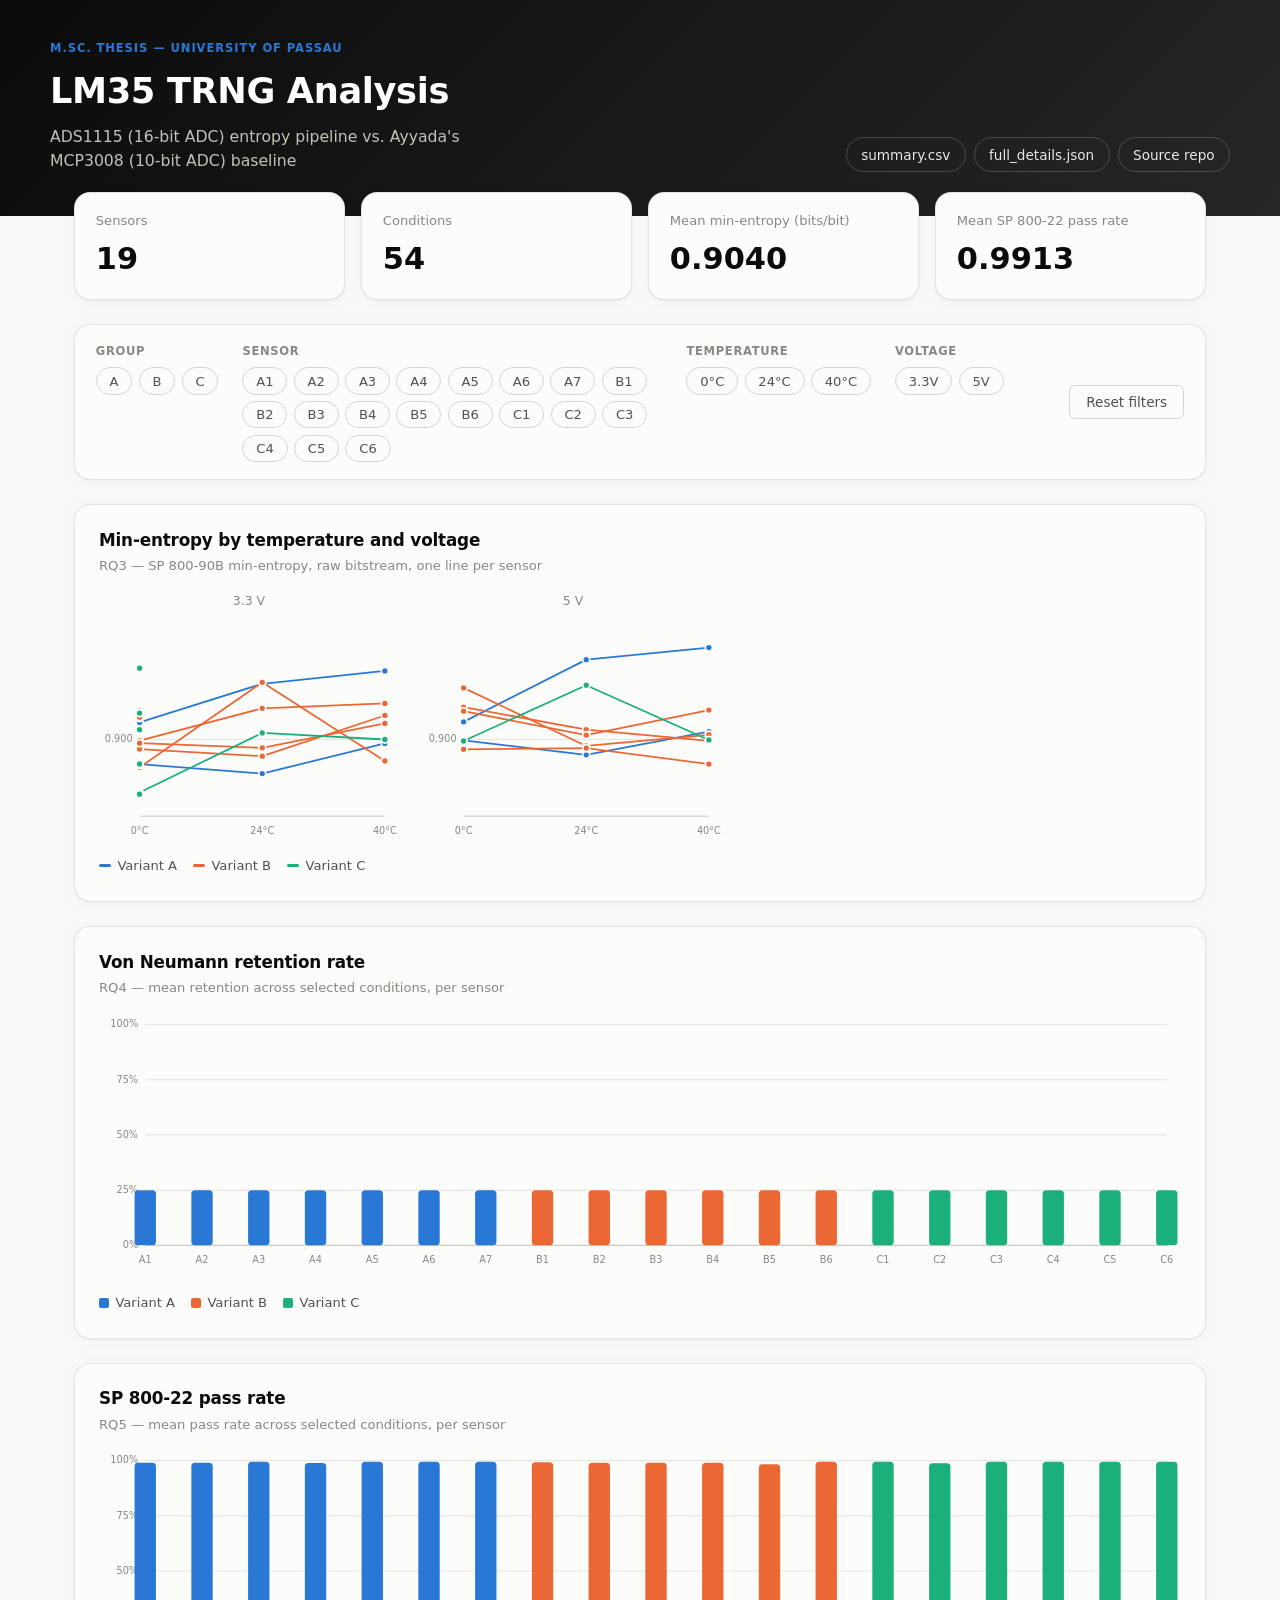
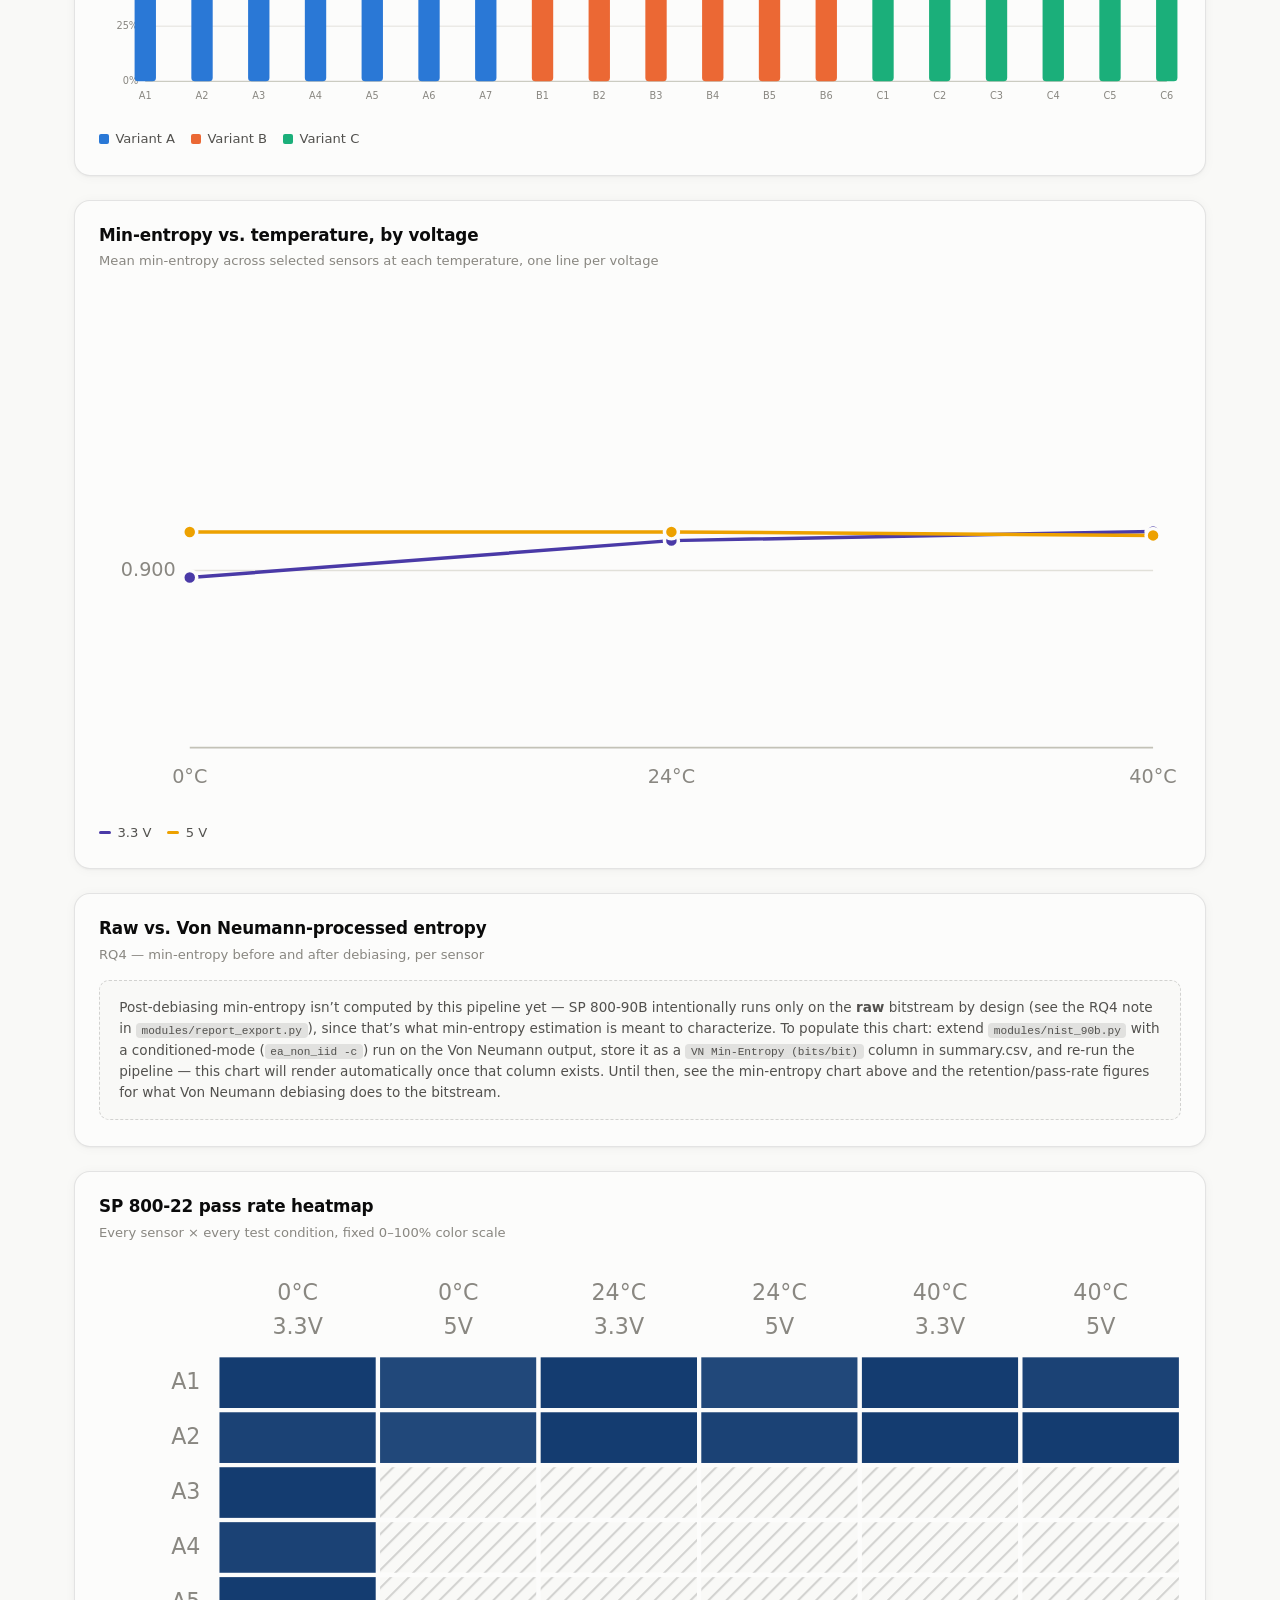
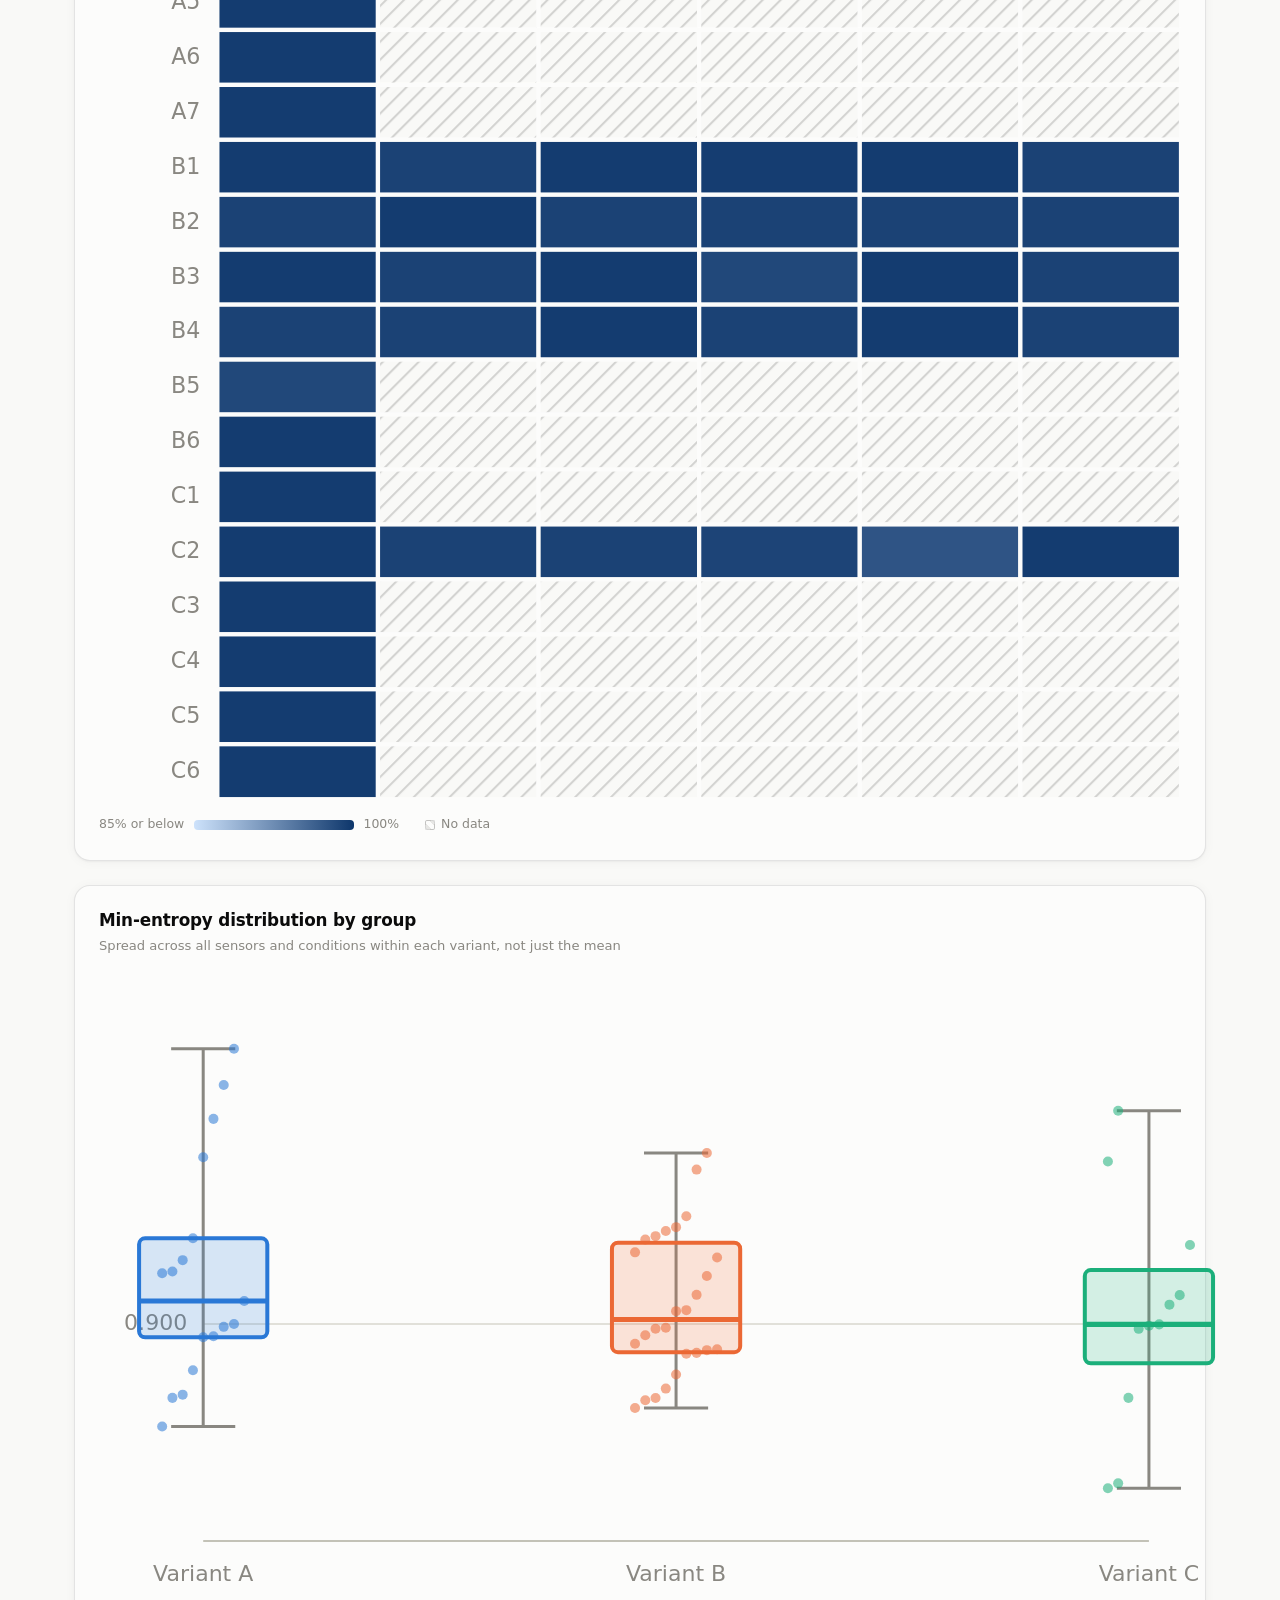
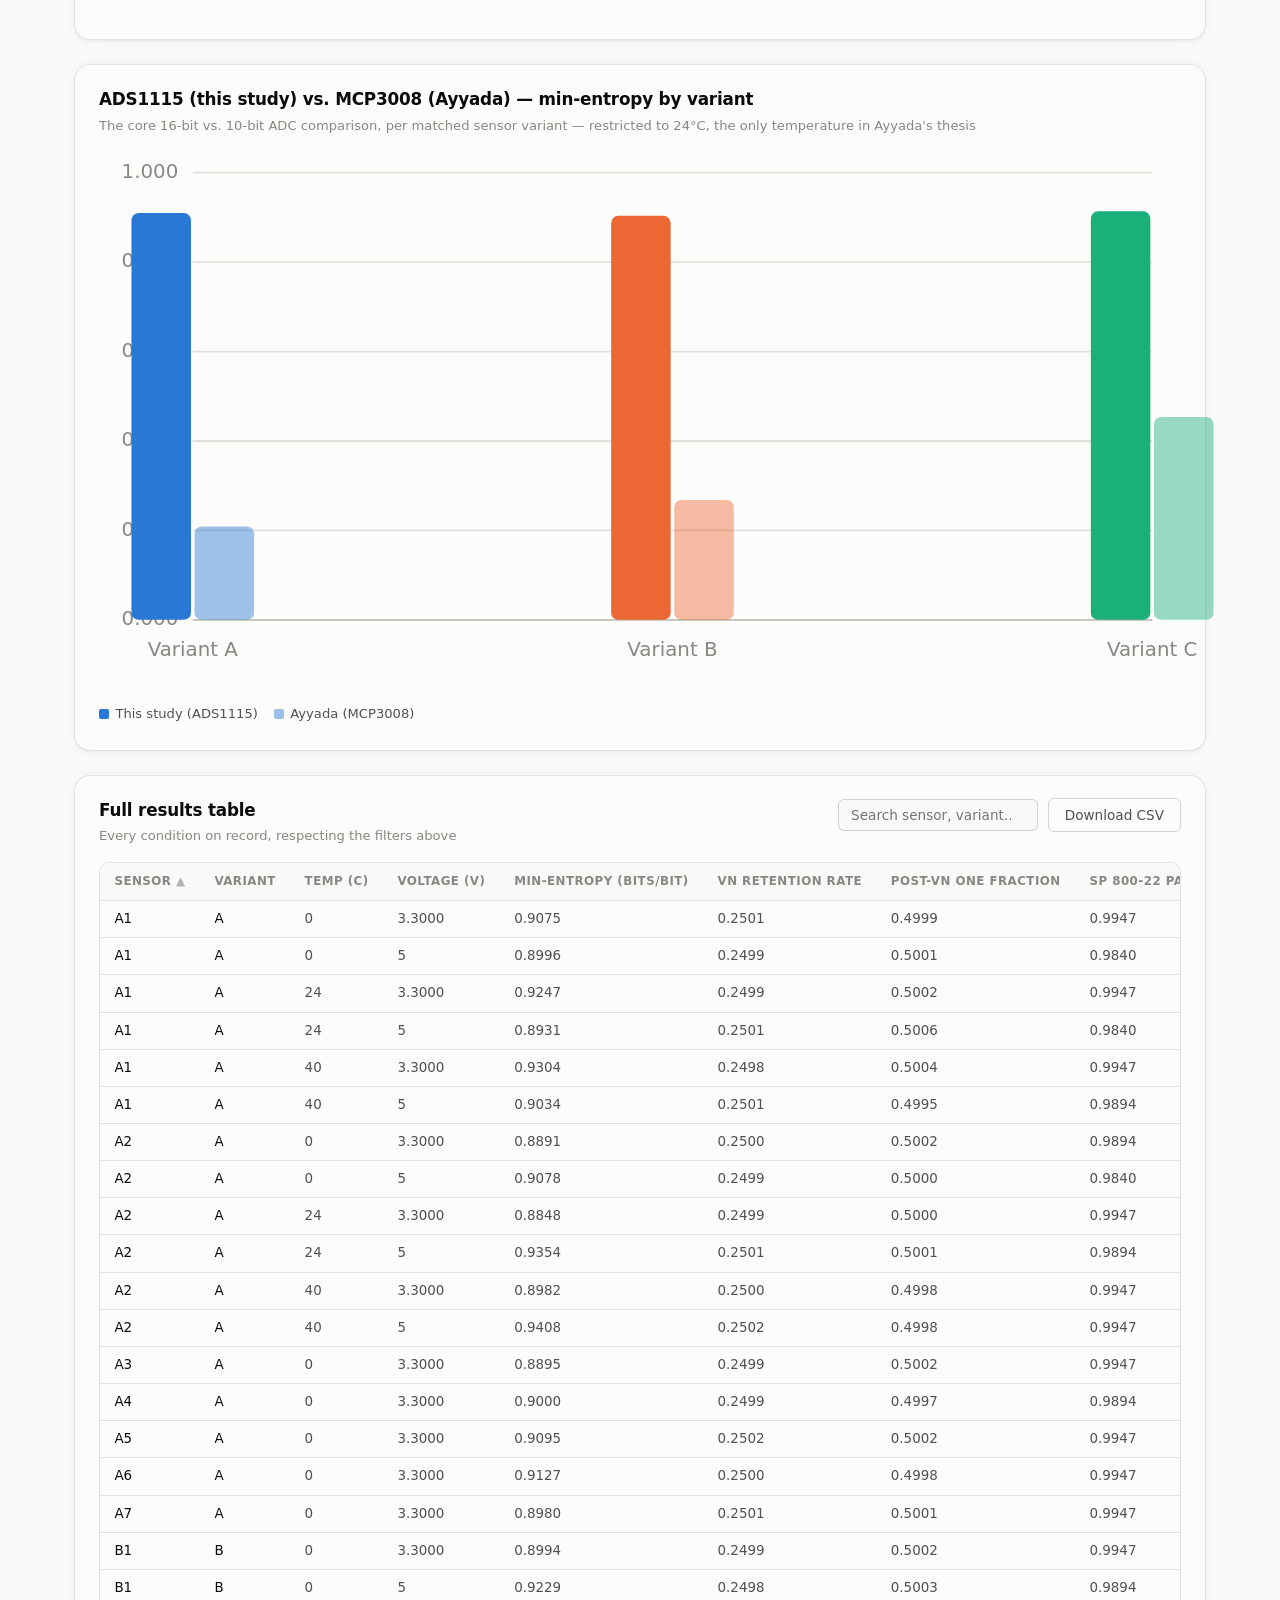
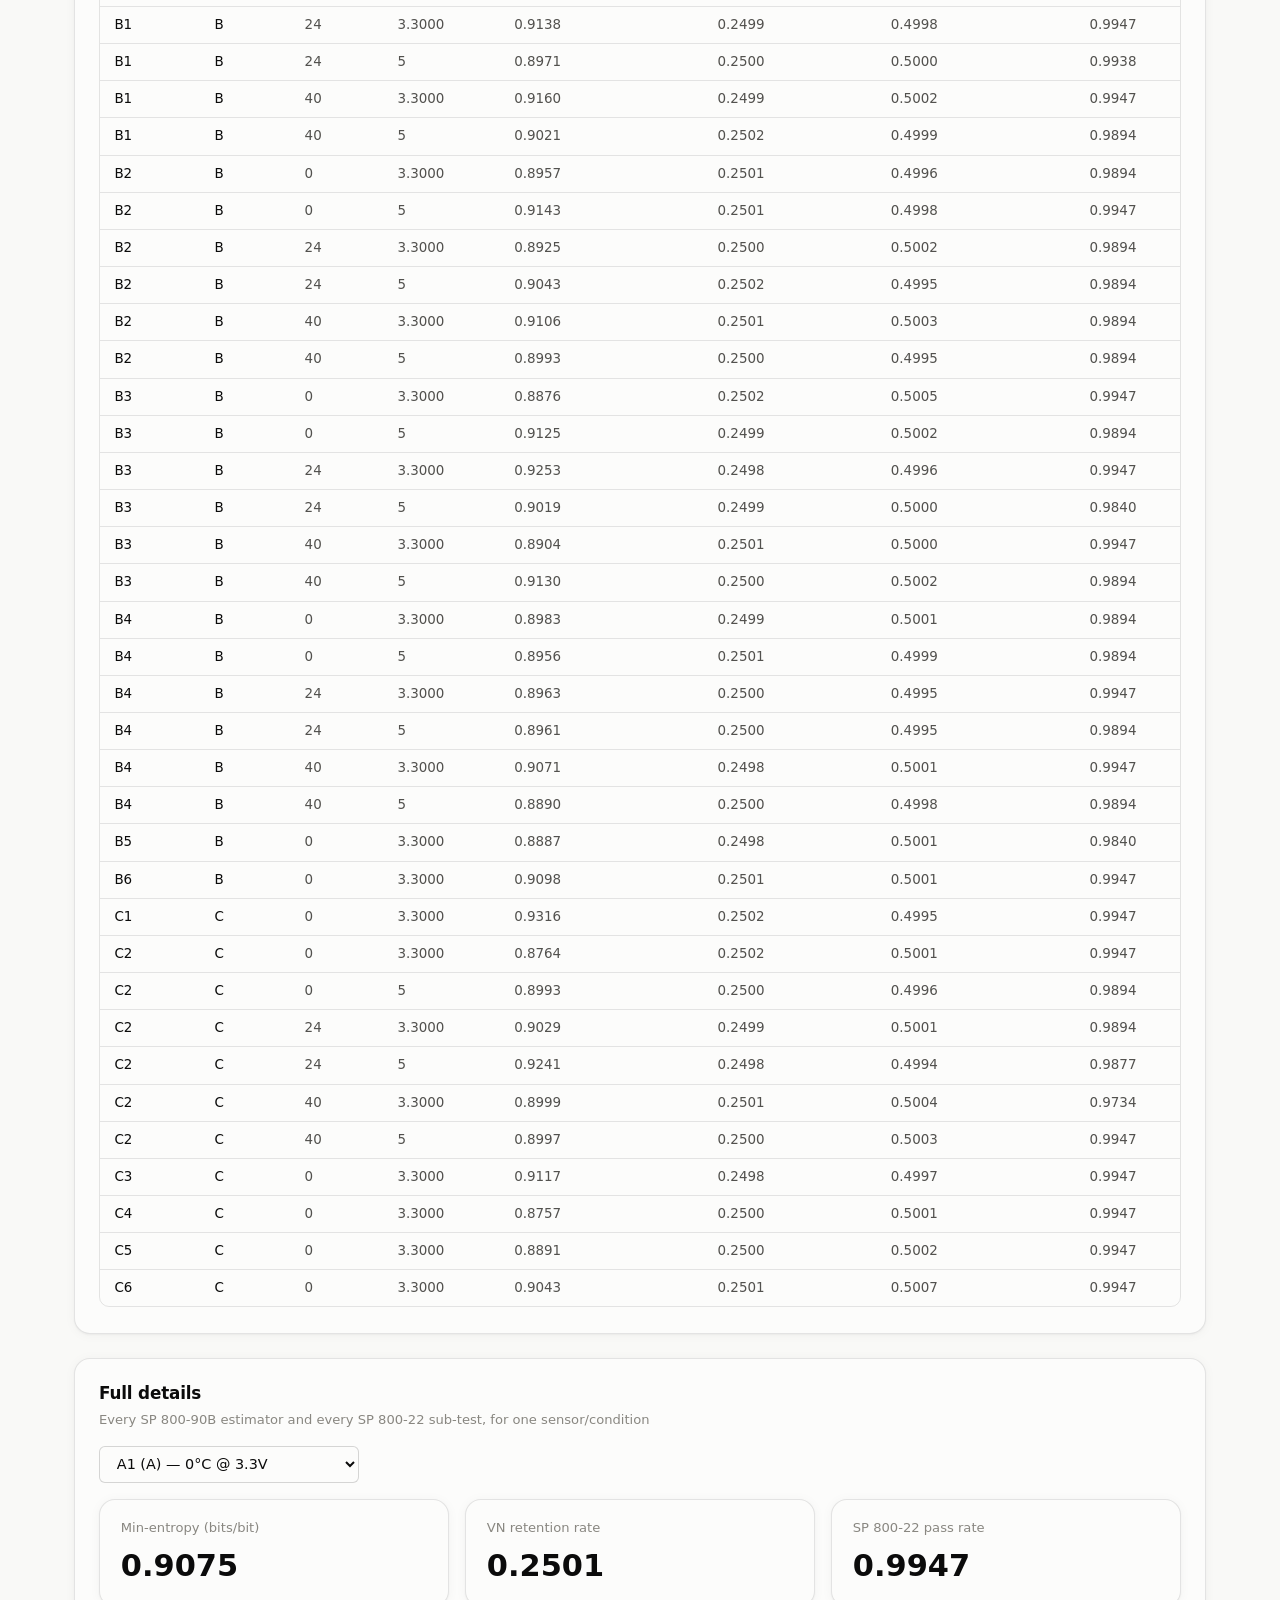
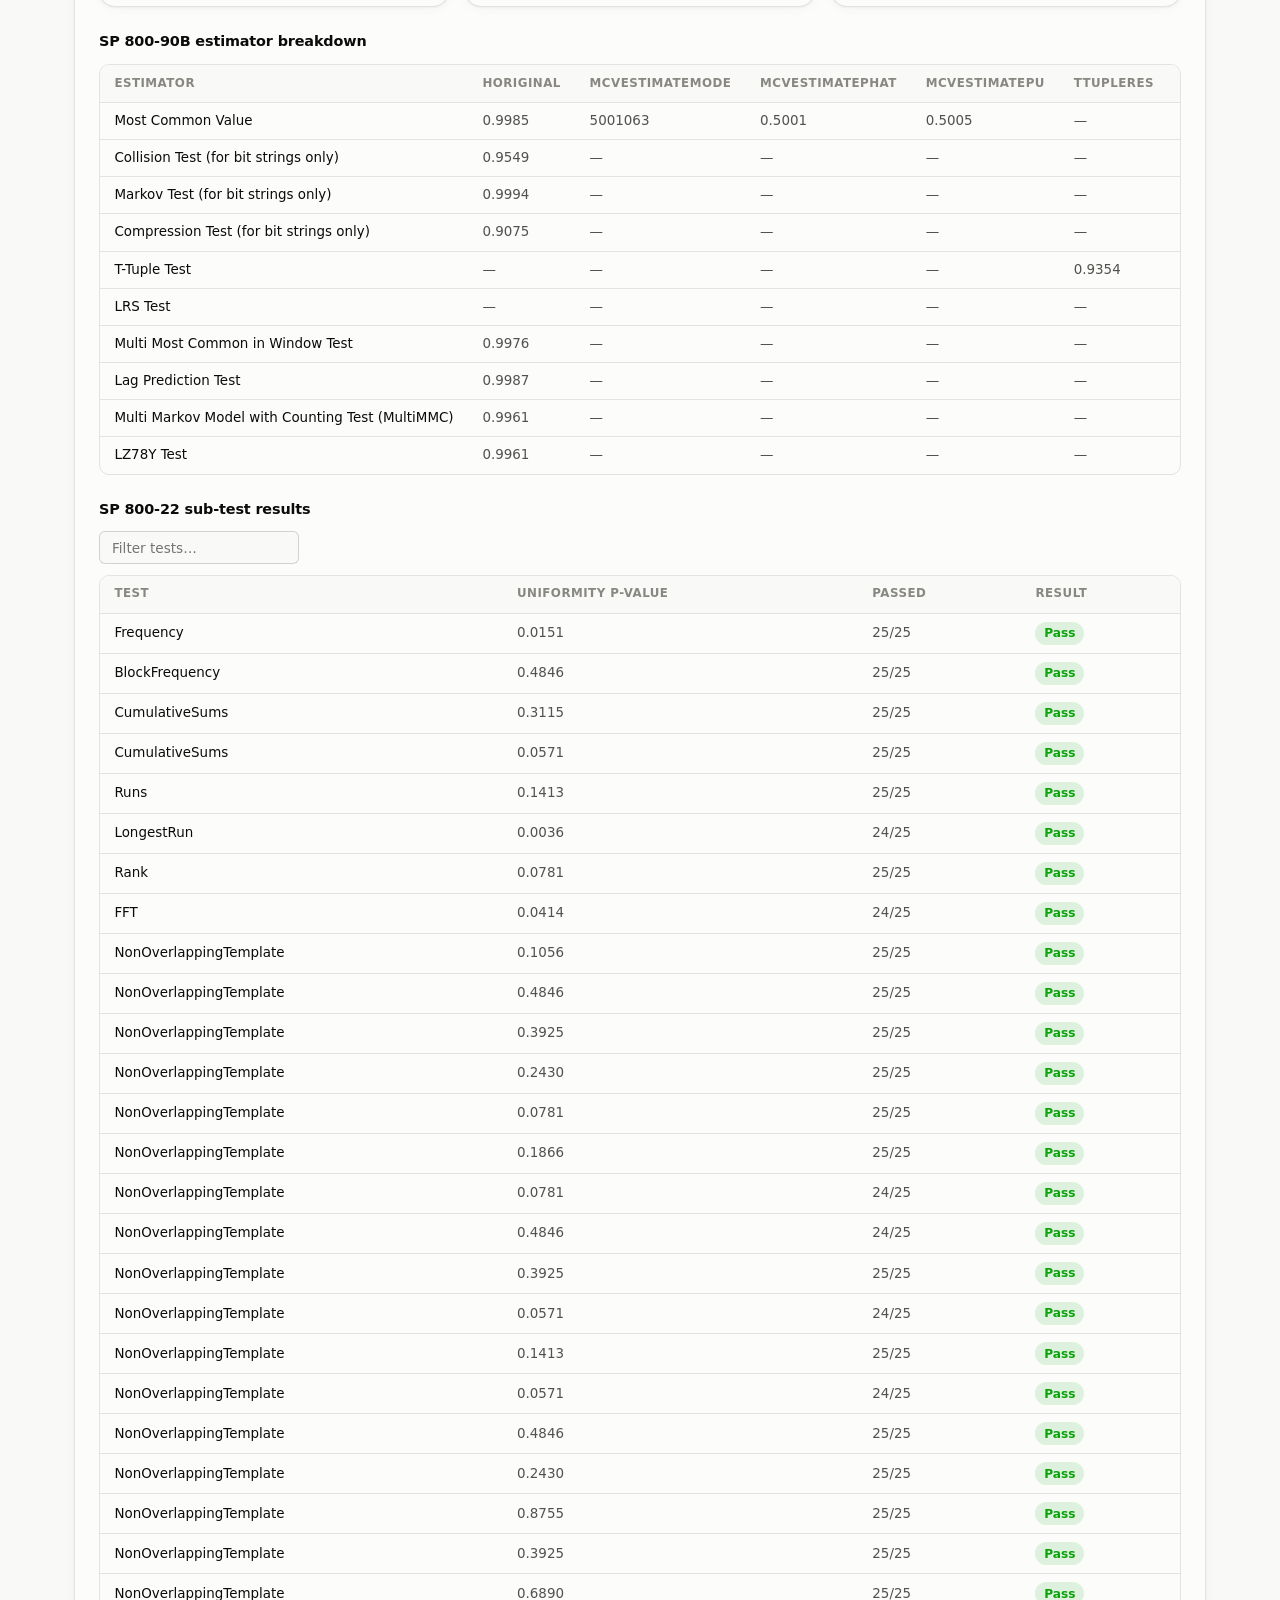
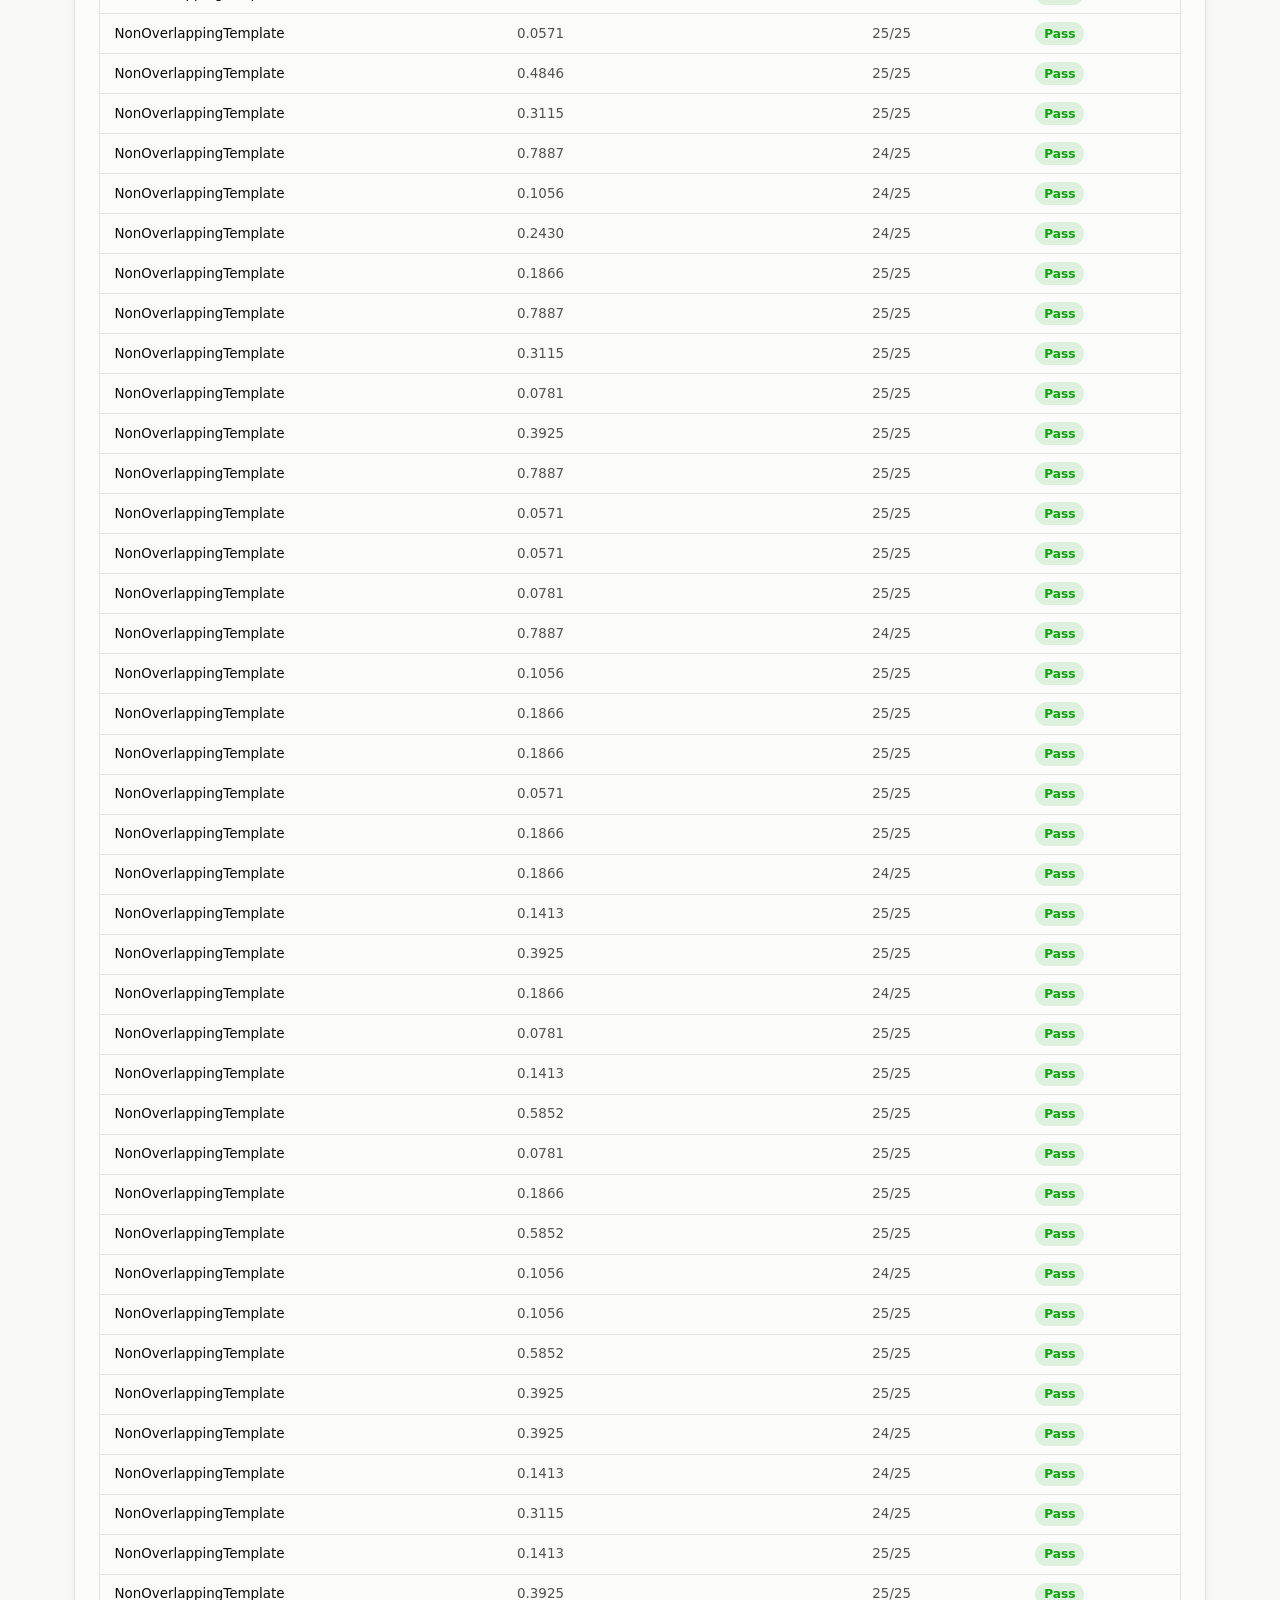
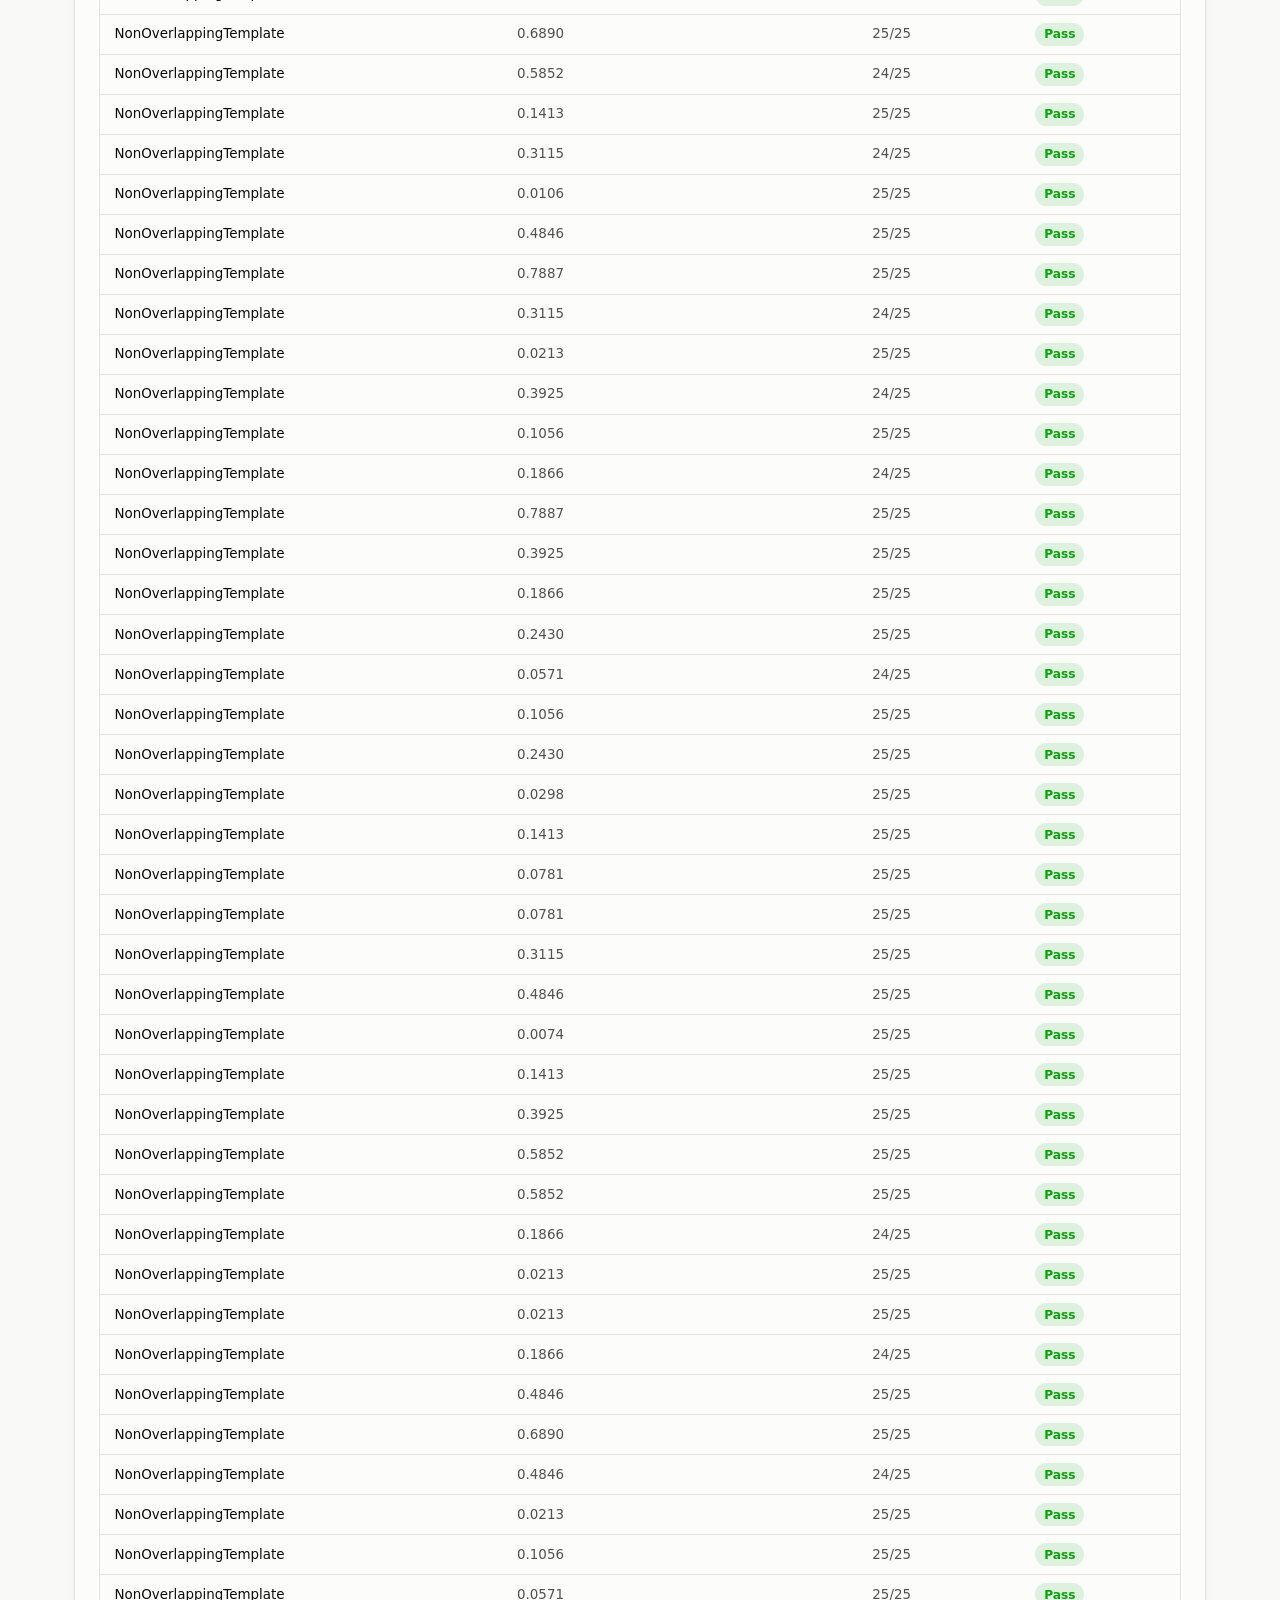
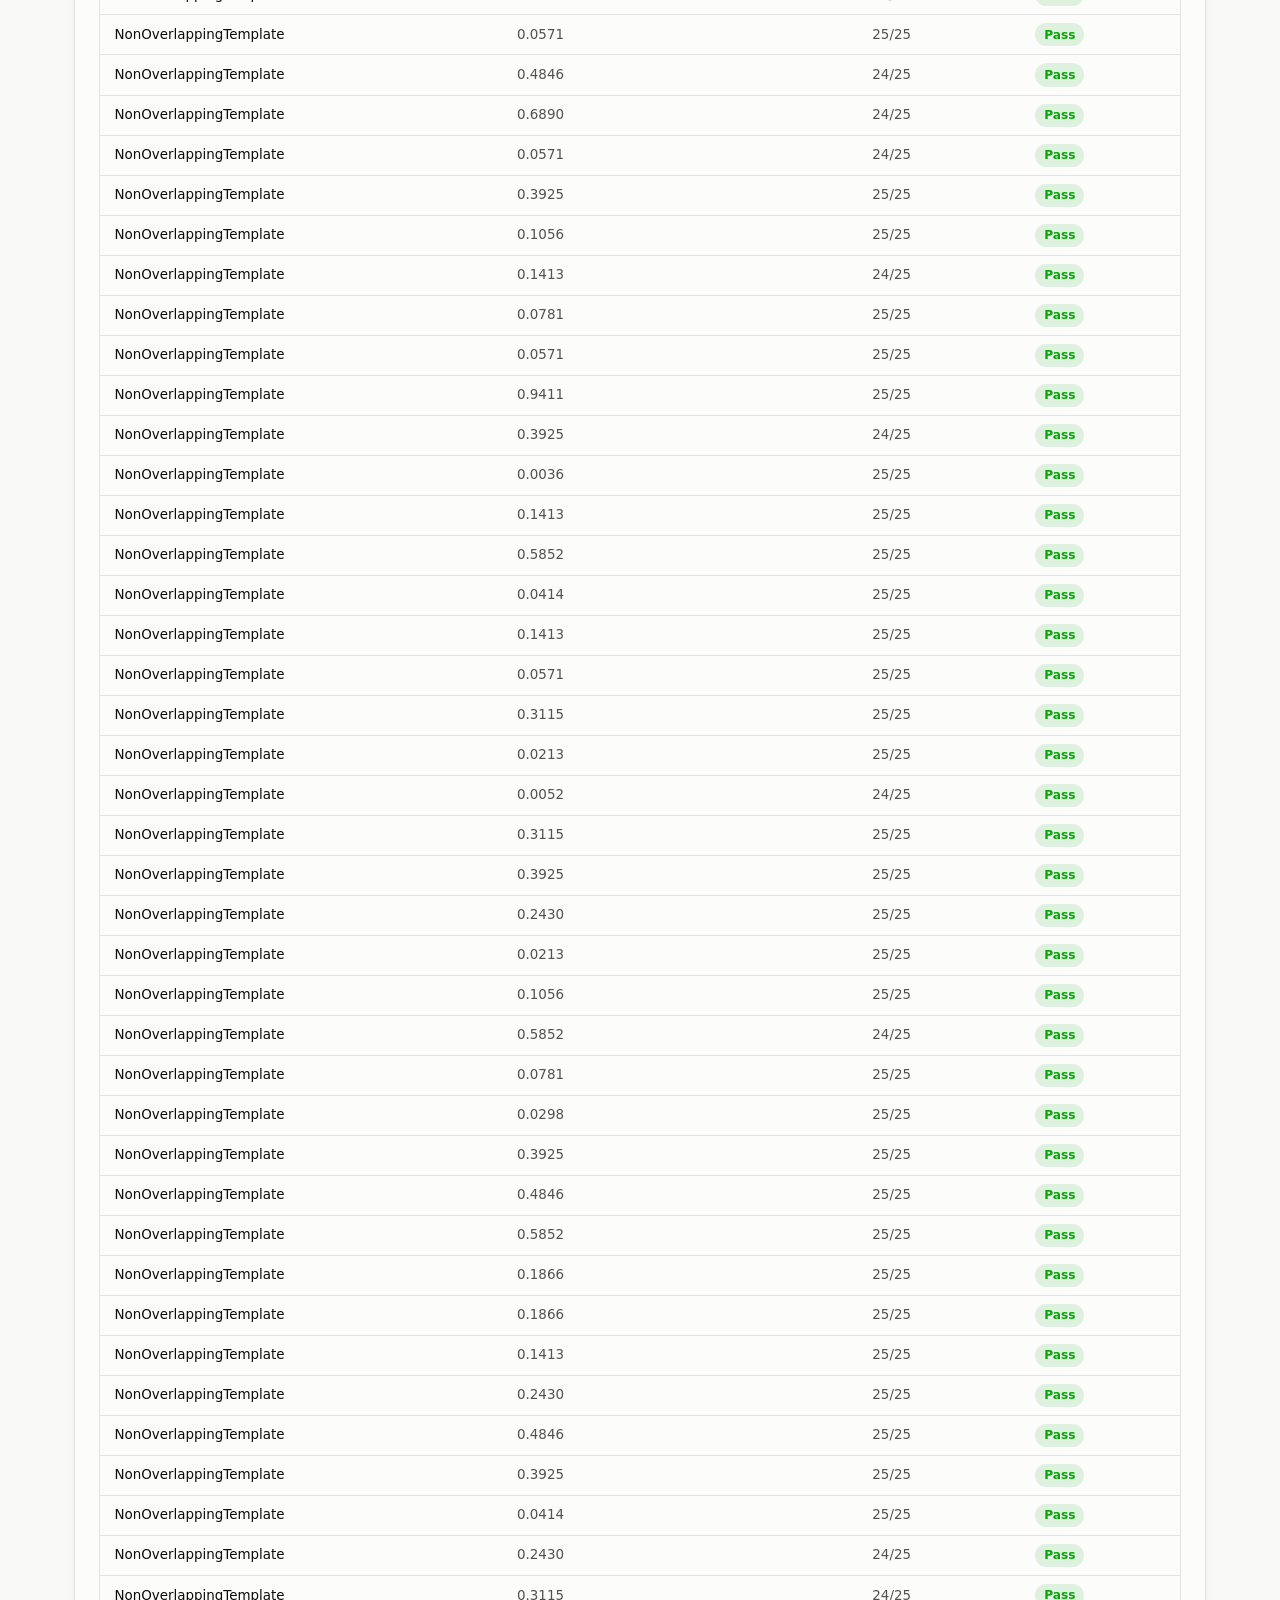
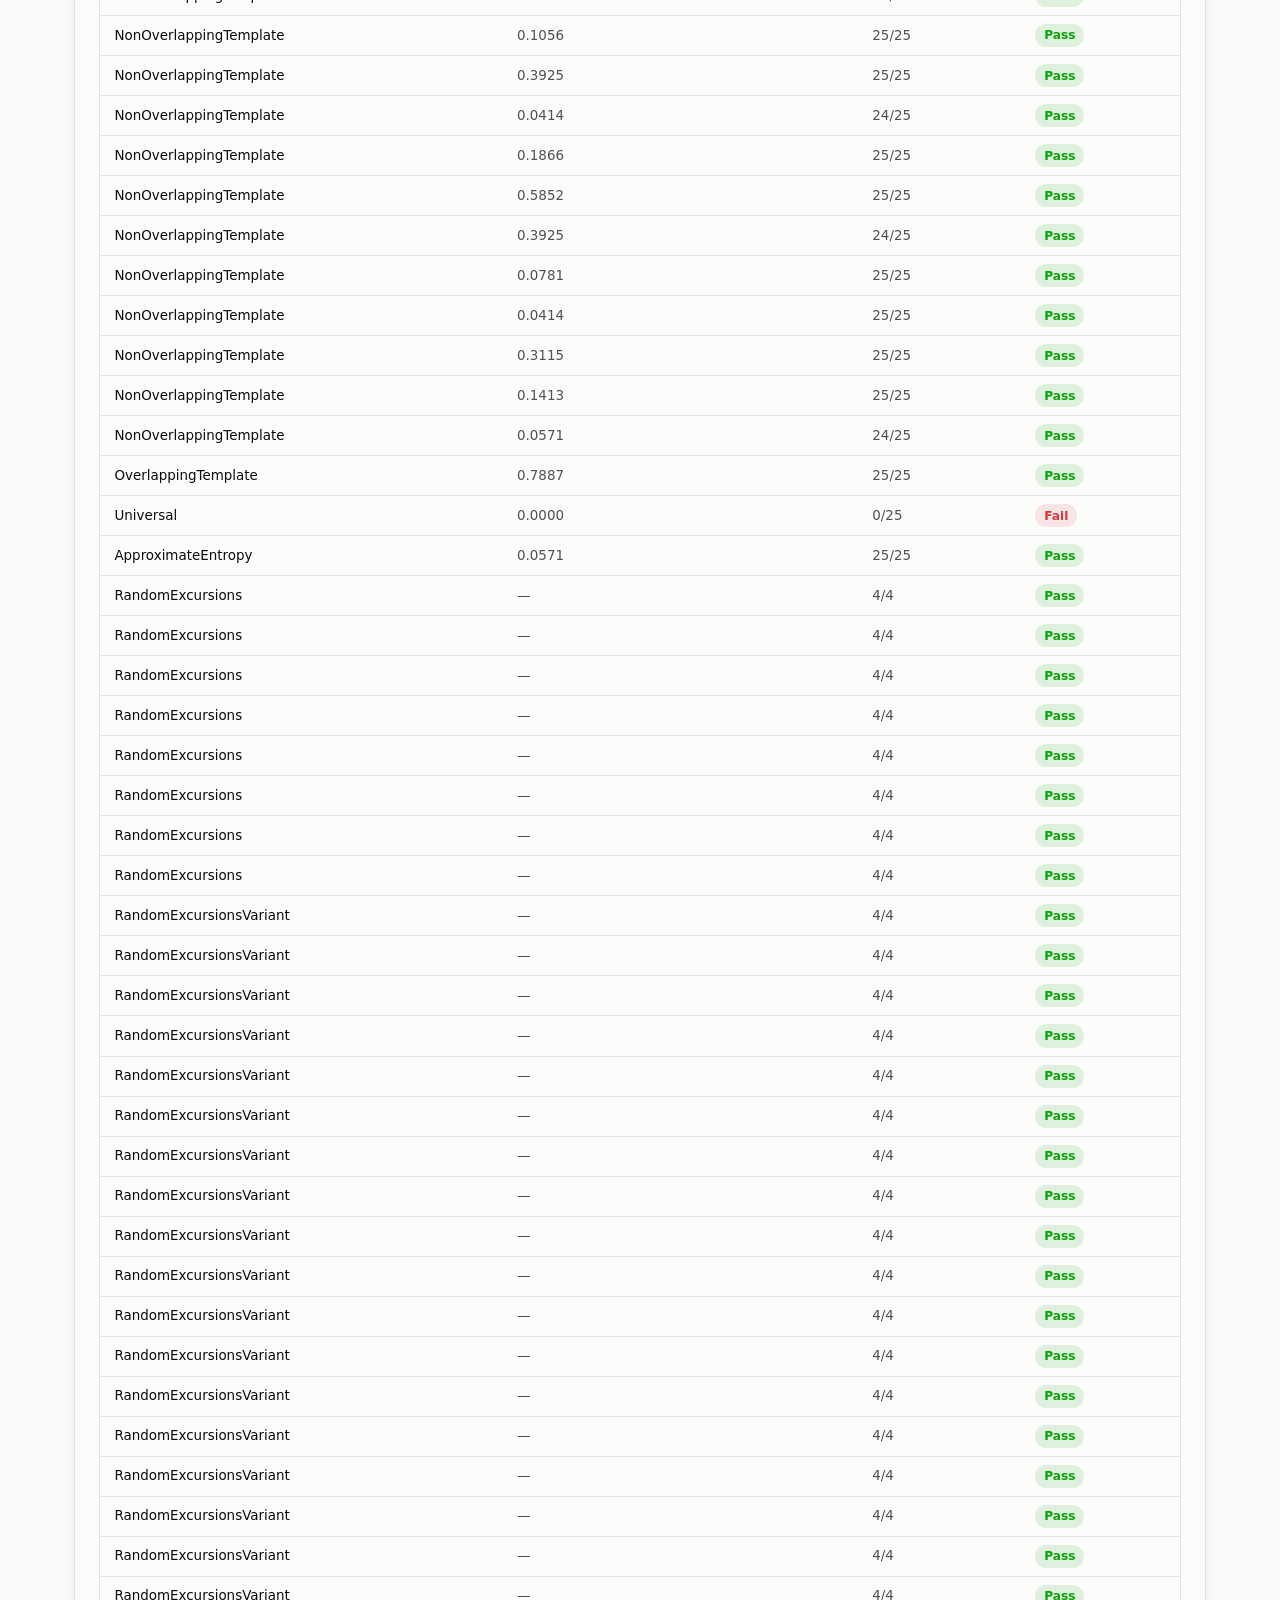
==== commit cb71e377: "Restrict Ayyada comparison to 24C — the only temperature in his thesis His thesis states the climate" ====
--- a/docs/index.html
+++ b/docs/index.html
@@ -123,7 +123,7 @@
     <div class="card-head">
       <div>
         <h2>ADS1115 (this study) vs. MCP3008 (Ayyada) — min-entropy by variant</h2>
-        <p class="card-sub">The core 16-bit vs. 10-bit ADC comparison, per matched sensor variant</p>
+        <p class="card-sub">The core 16-bit vs. 10-bit ADC comparison, per matched sensor variant — restricted to 24°C, the only temperature in Ayyada's thesis</p>
       </div>
     </div>
     <div class="chart-svg-wrap" id="chart-ayyada"></div>
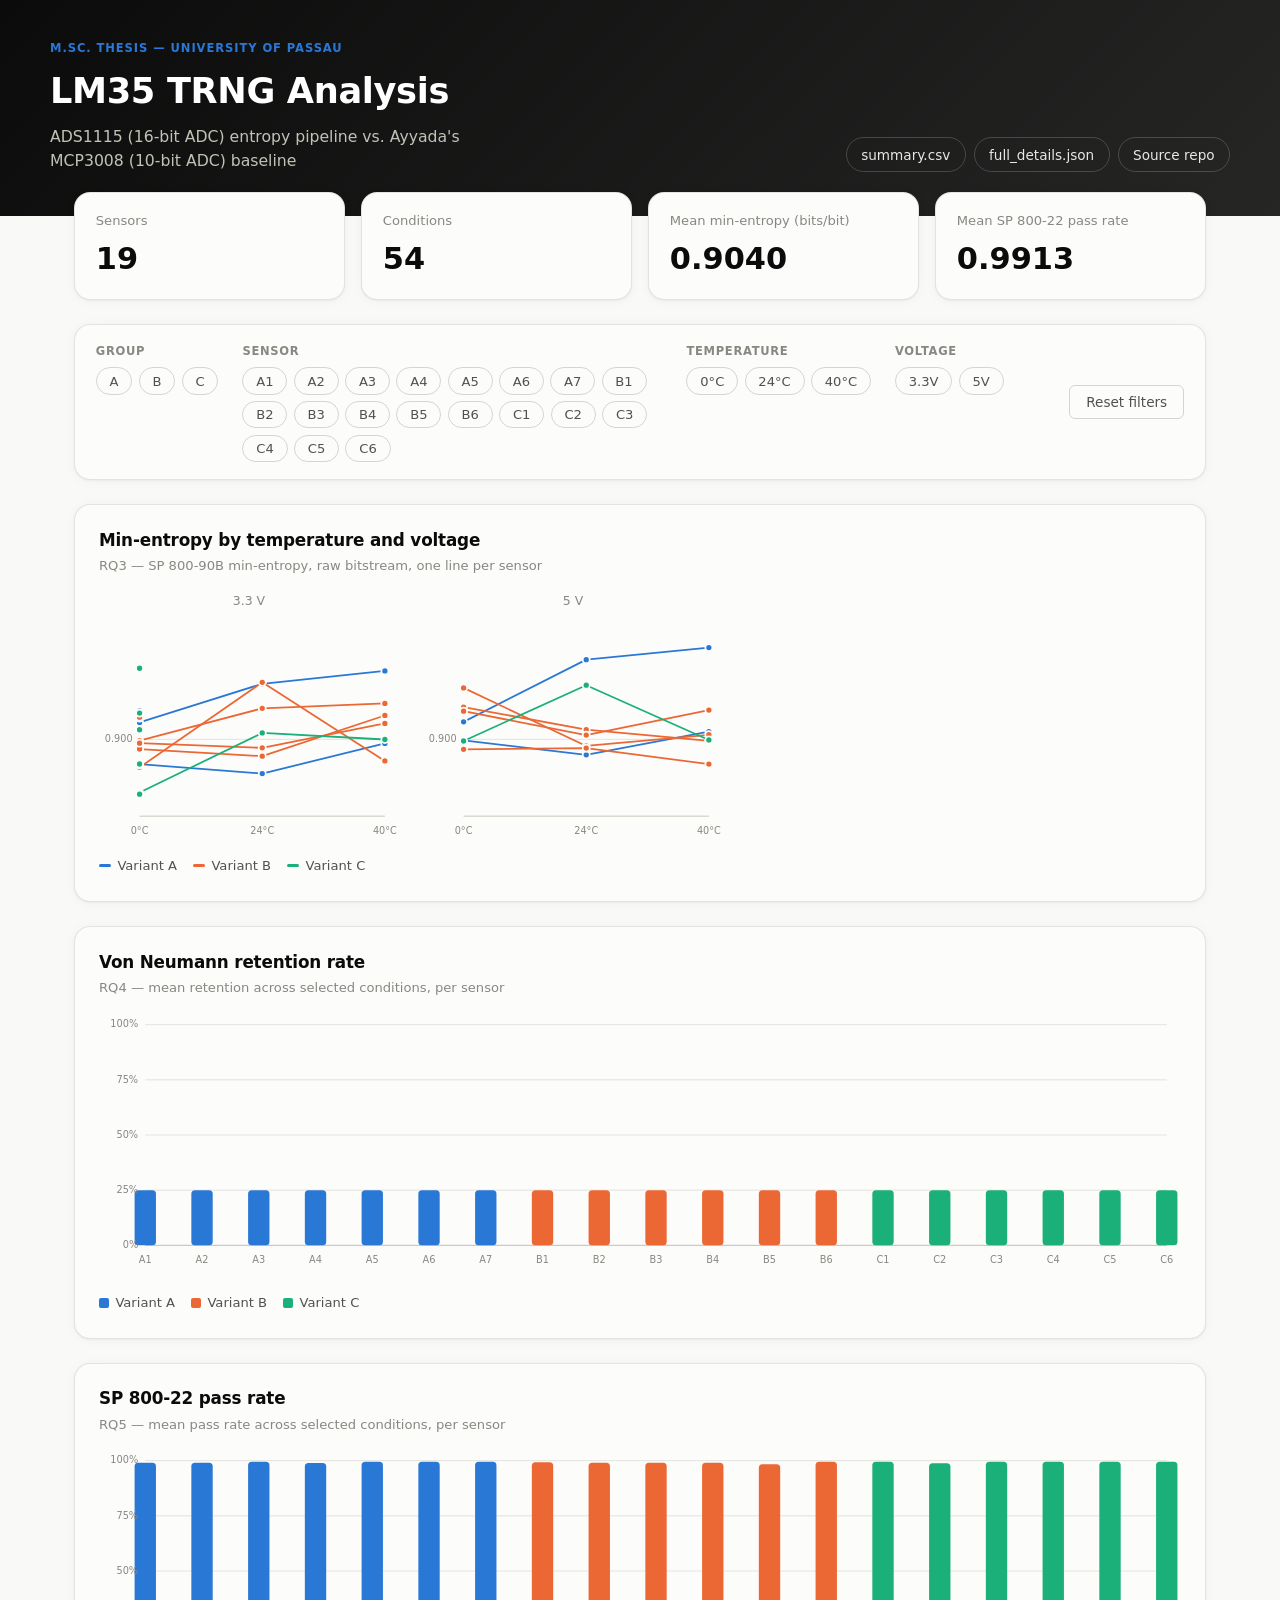
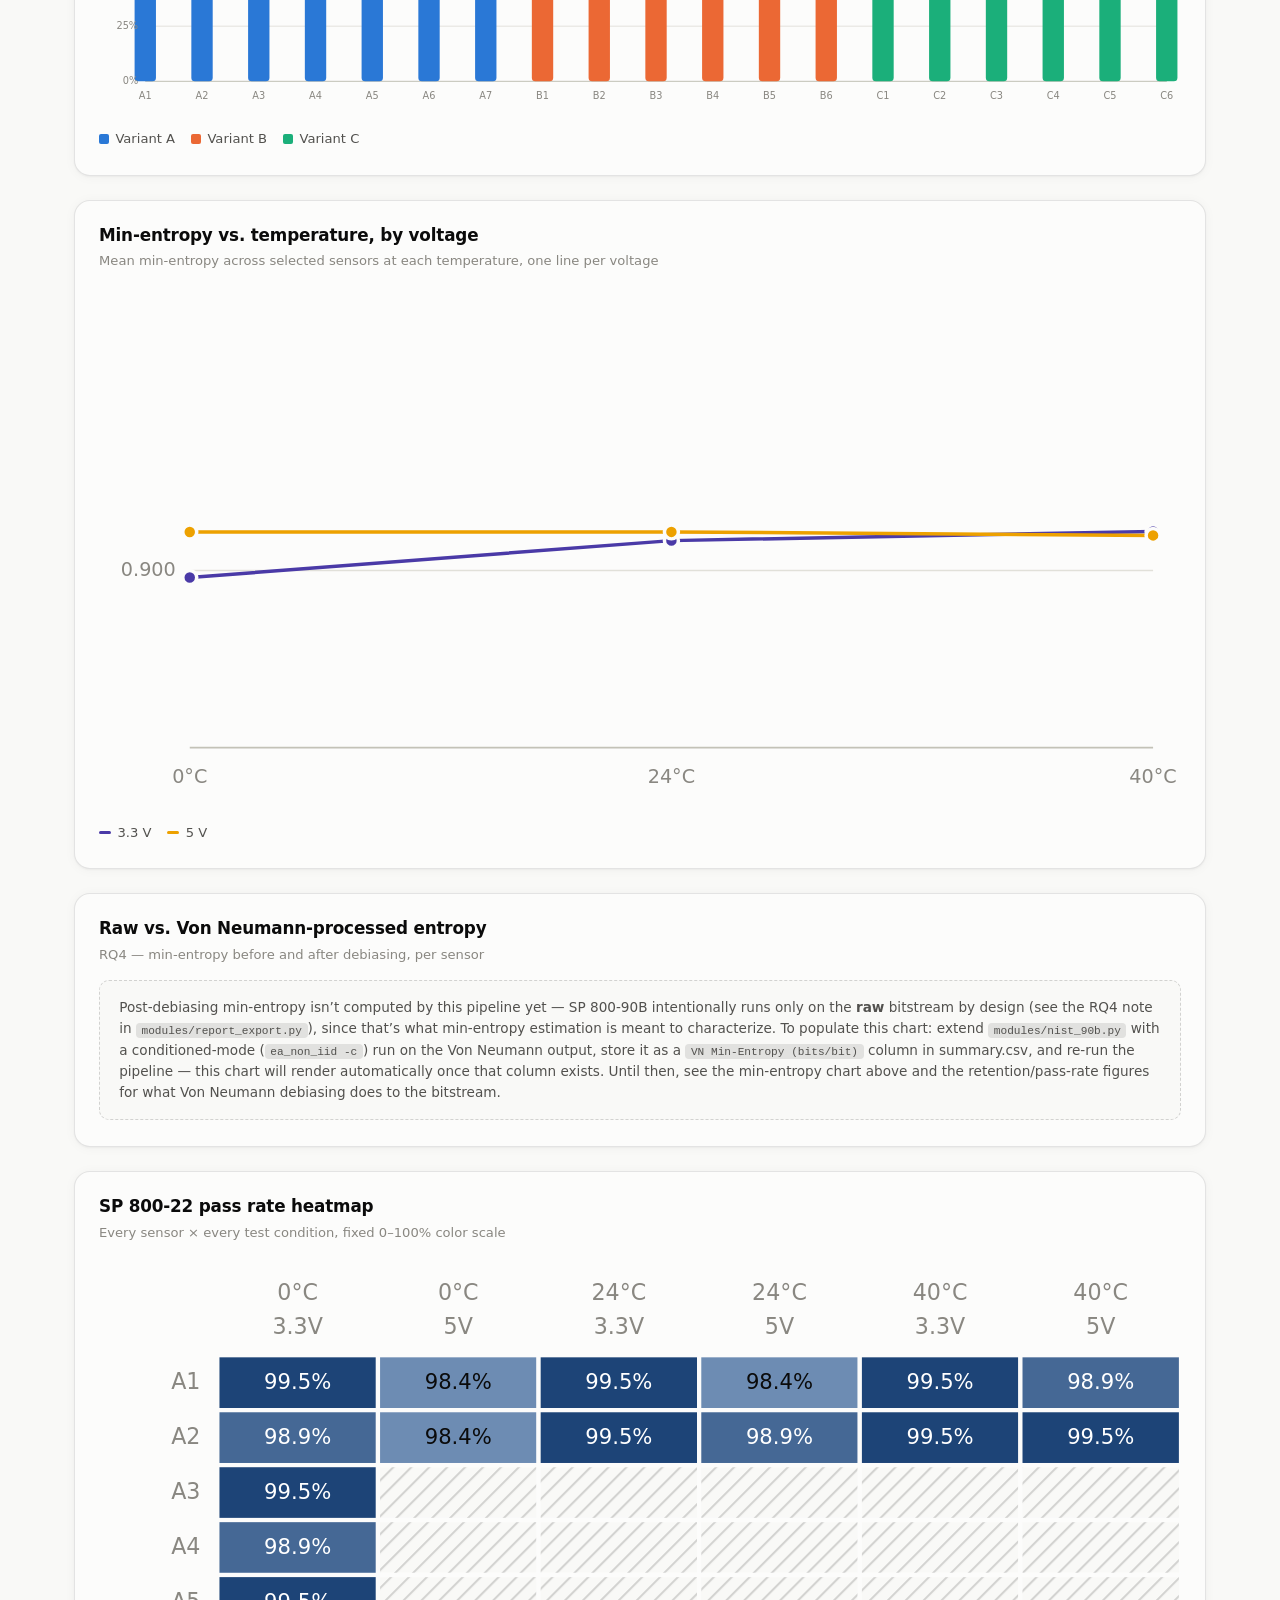
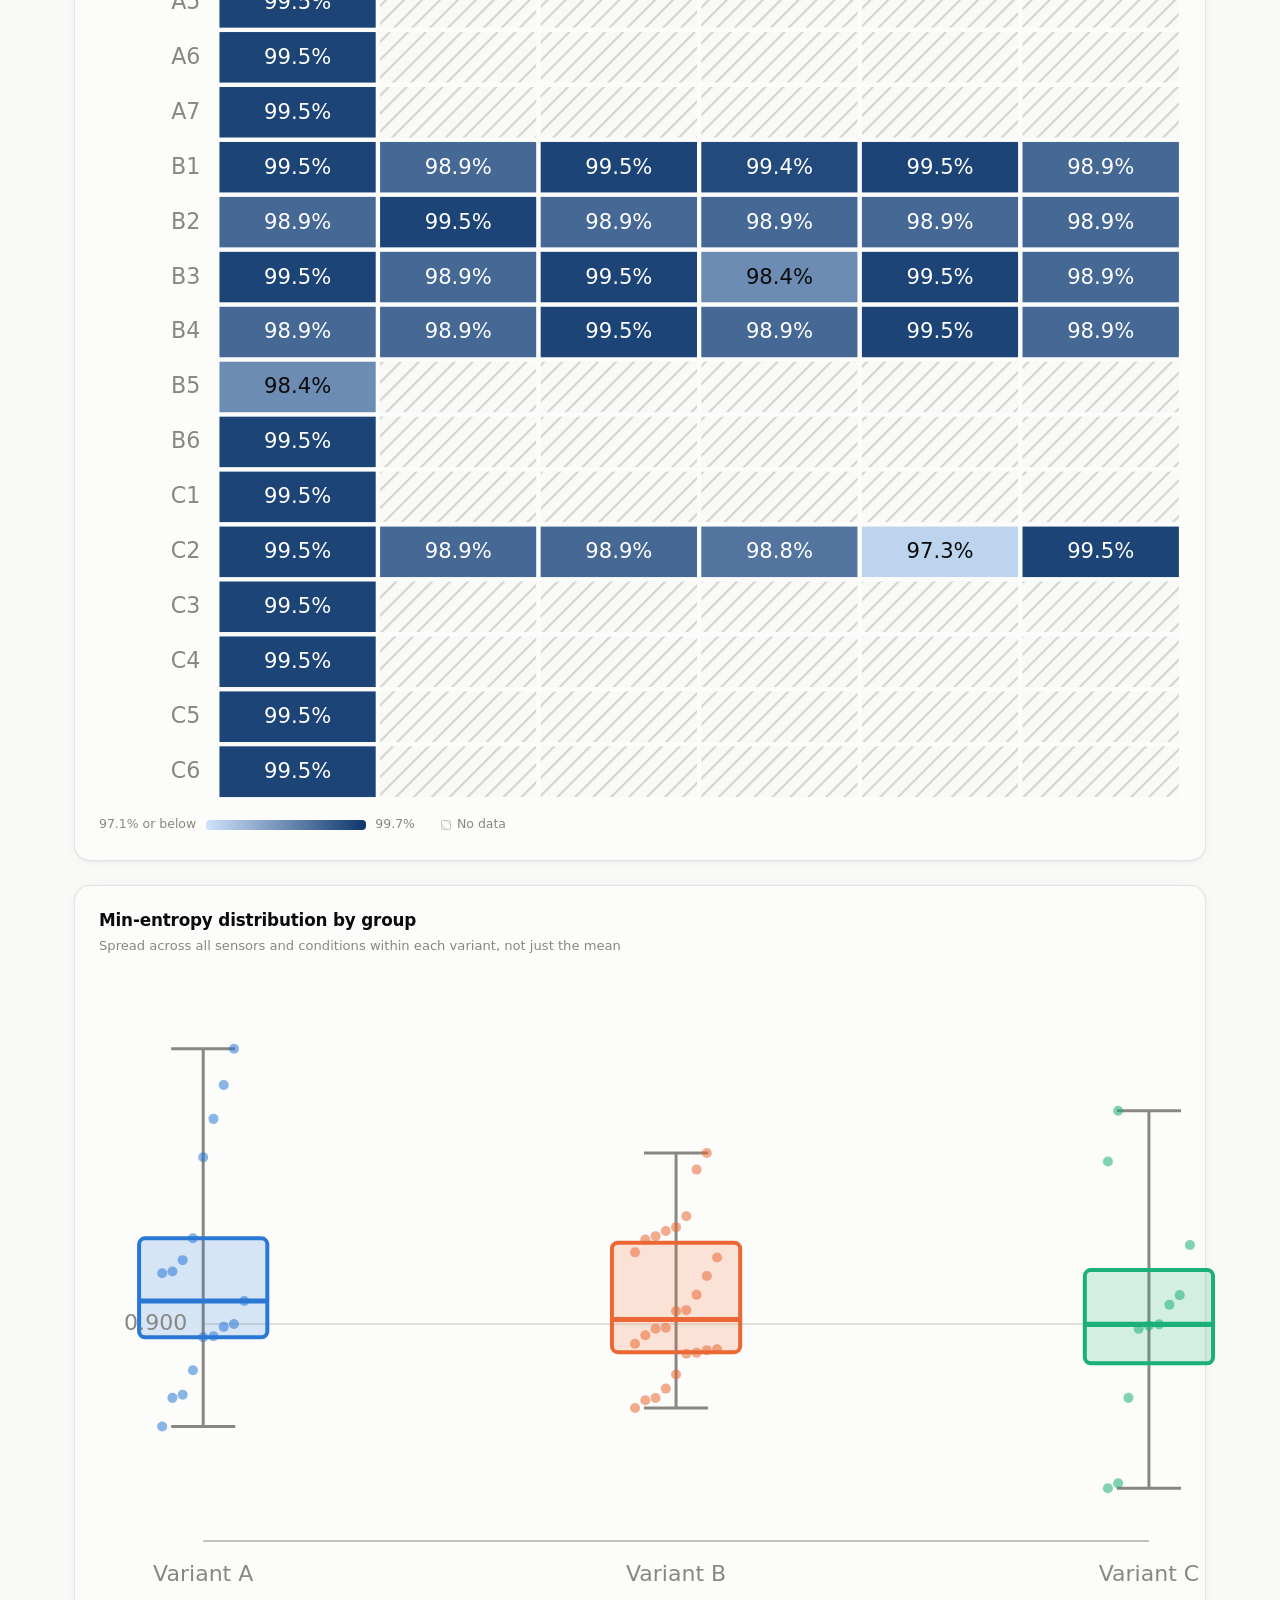
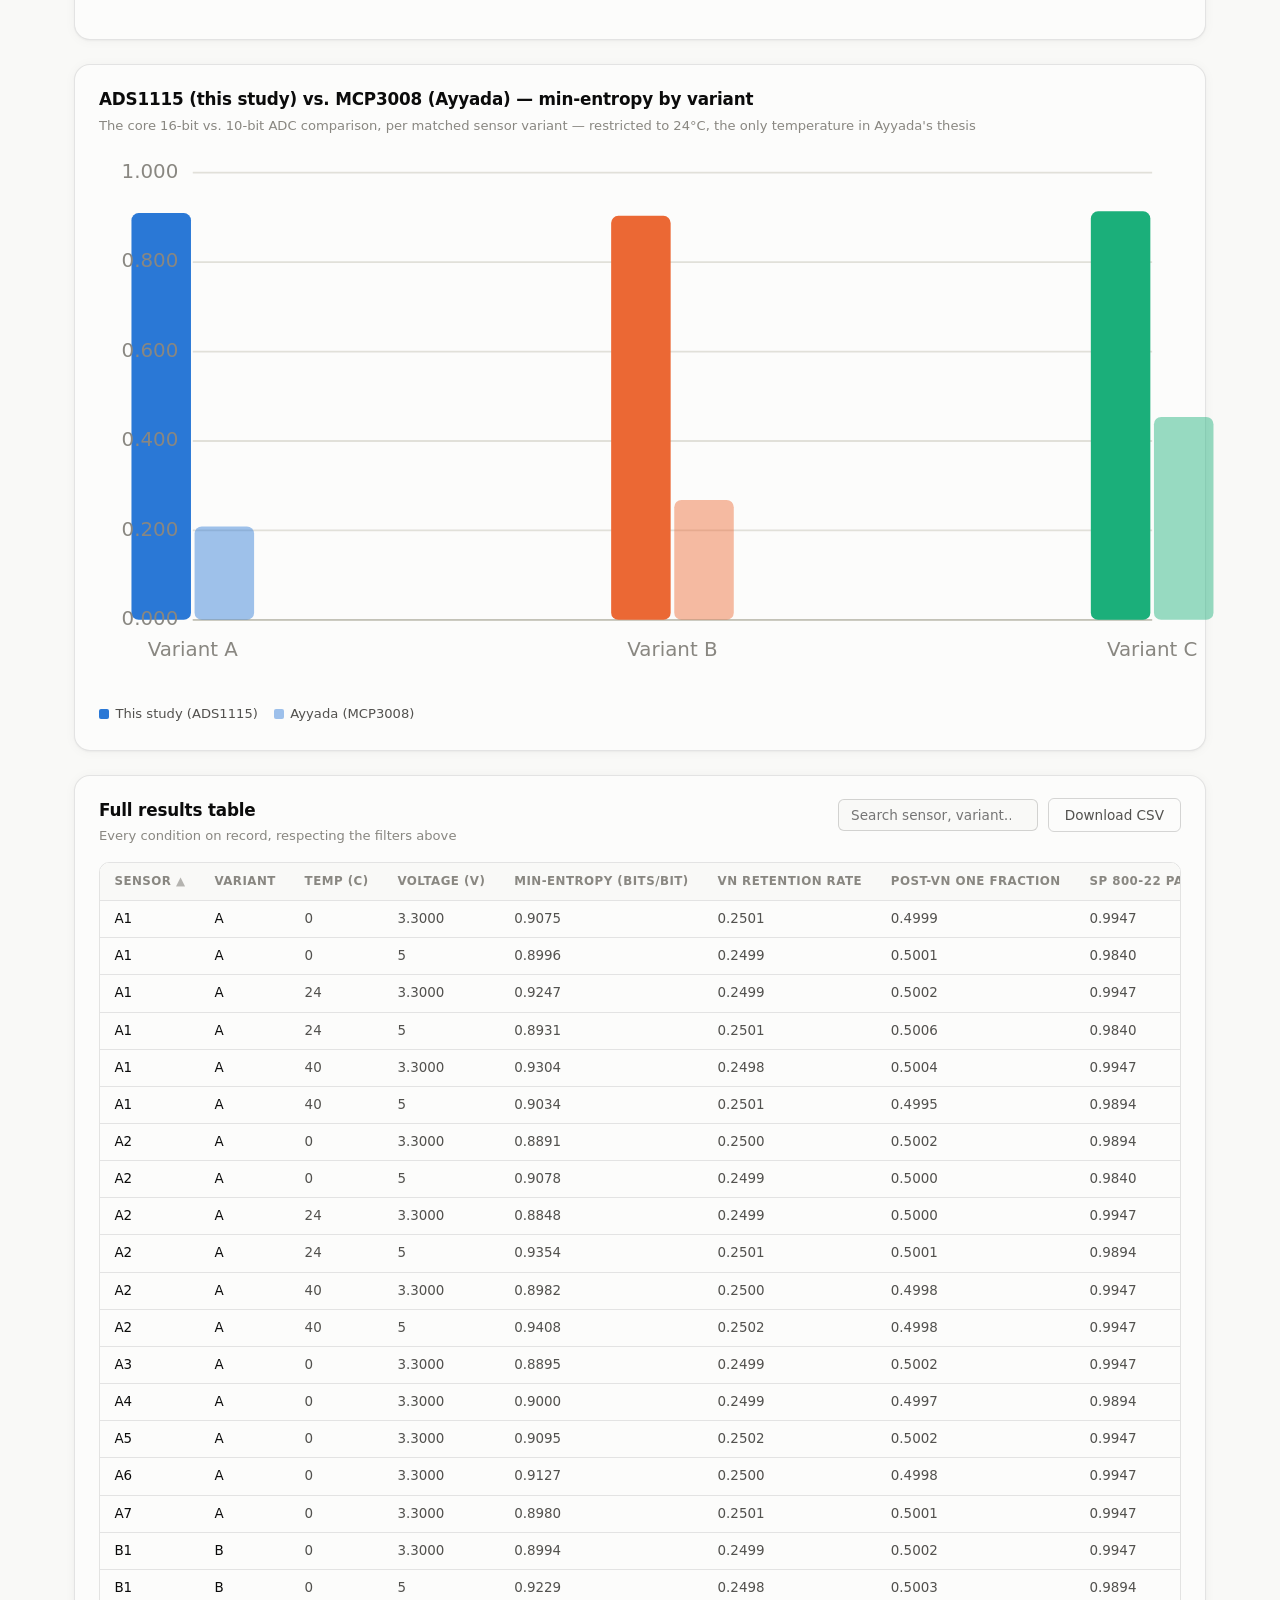
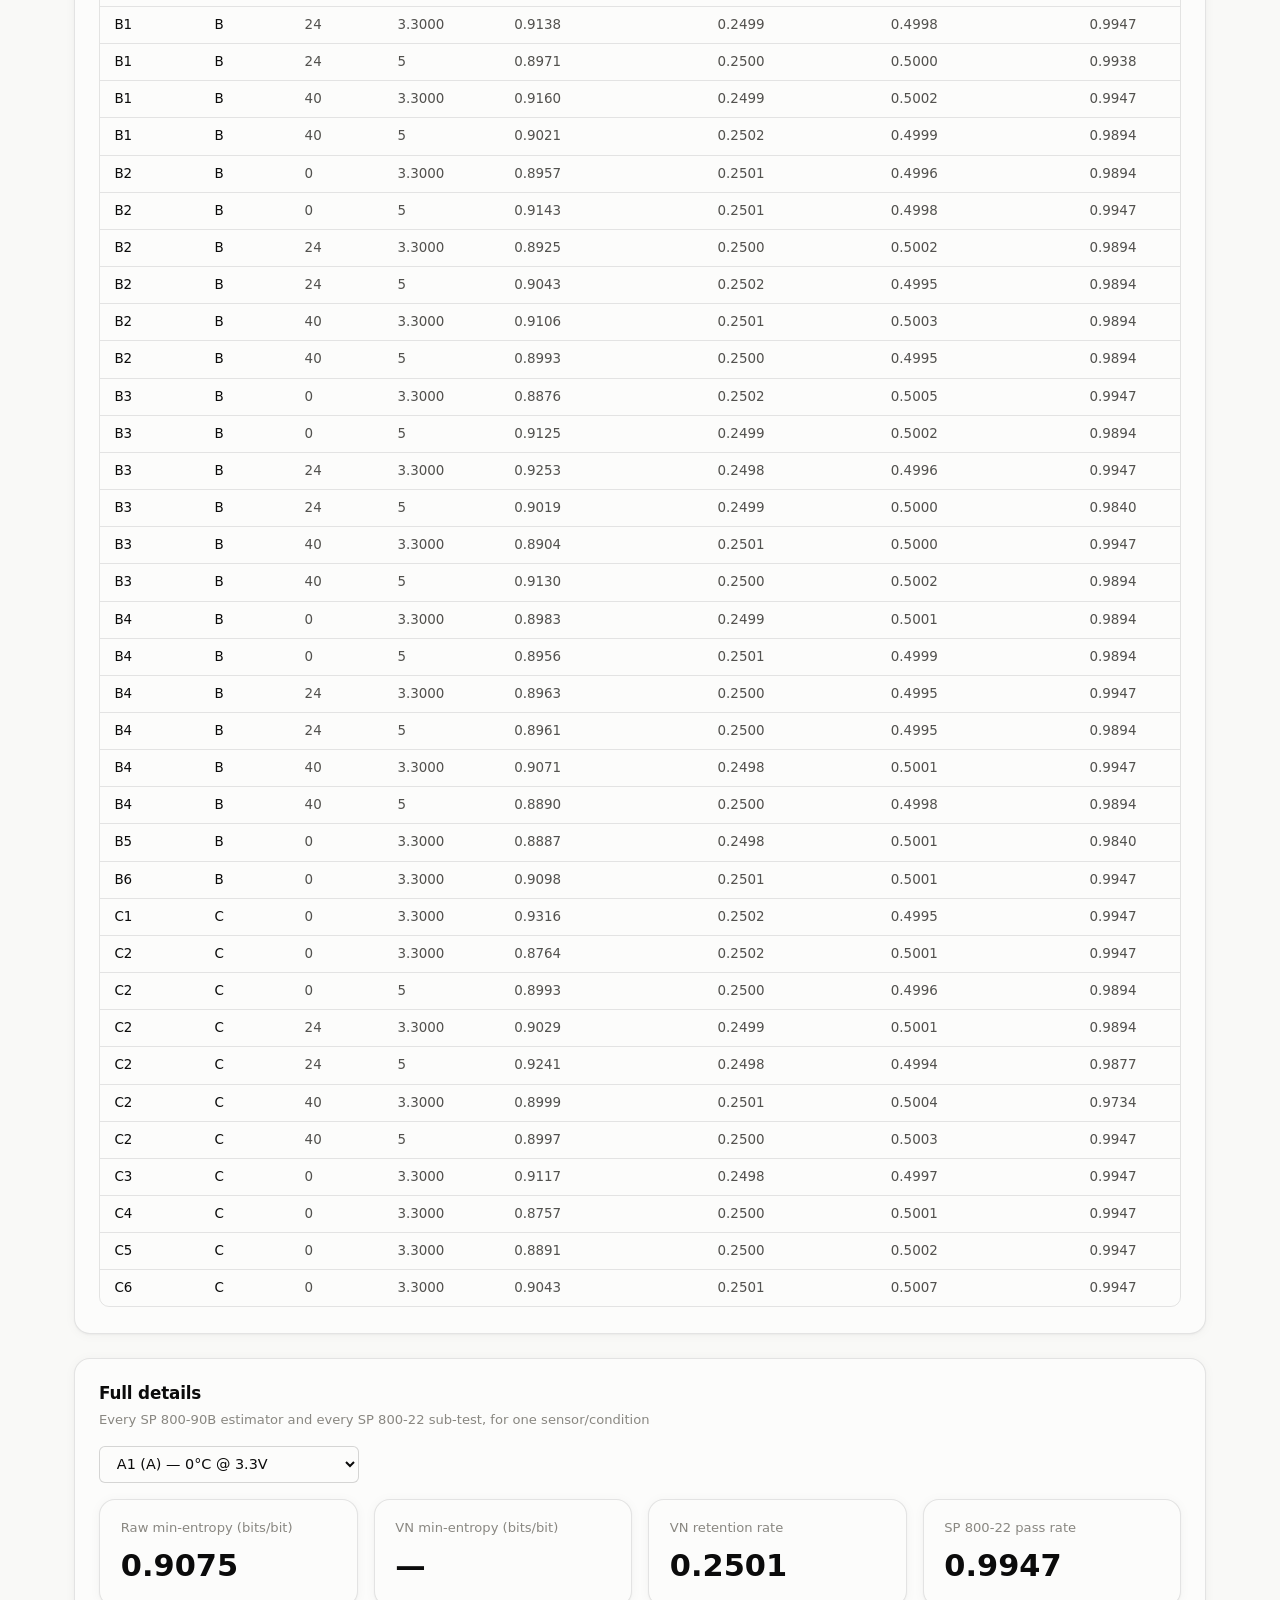
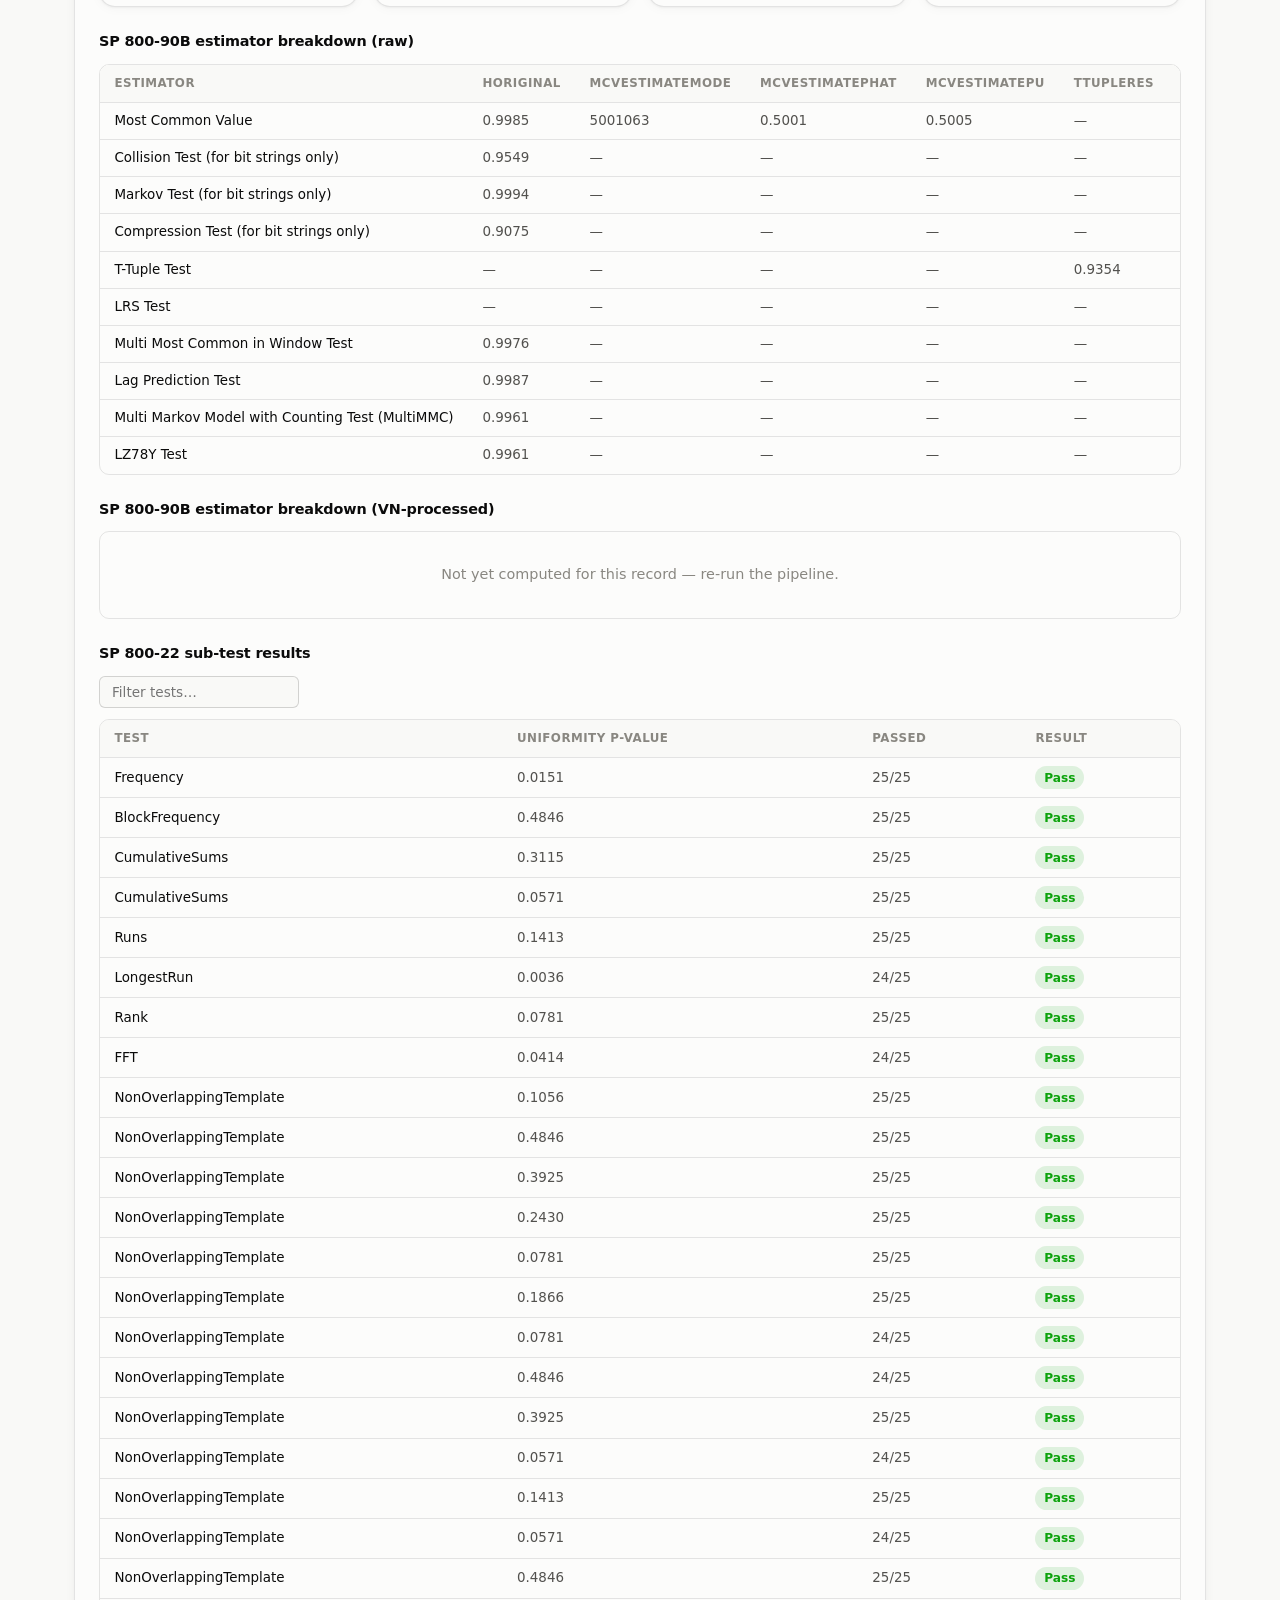
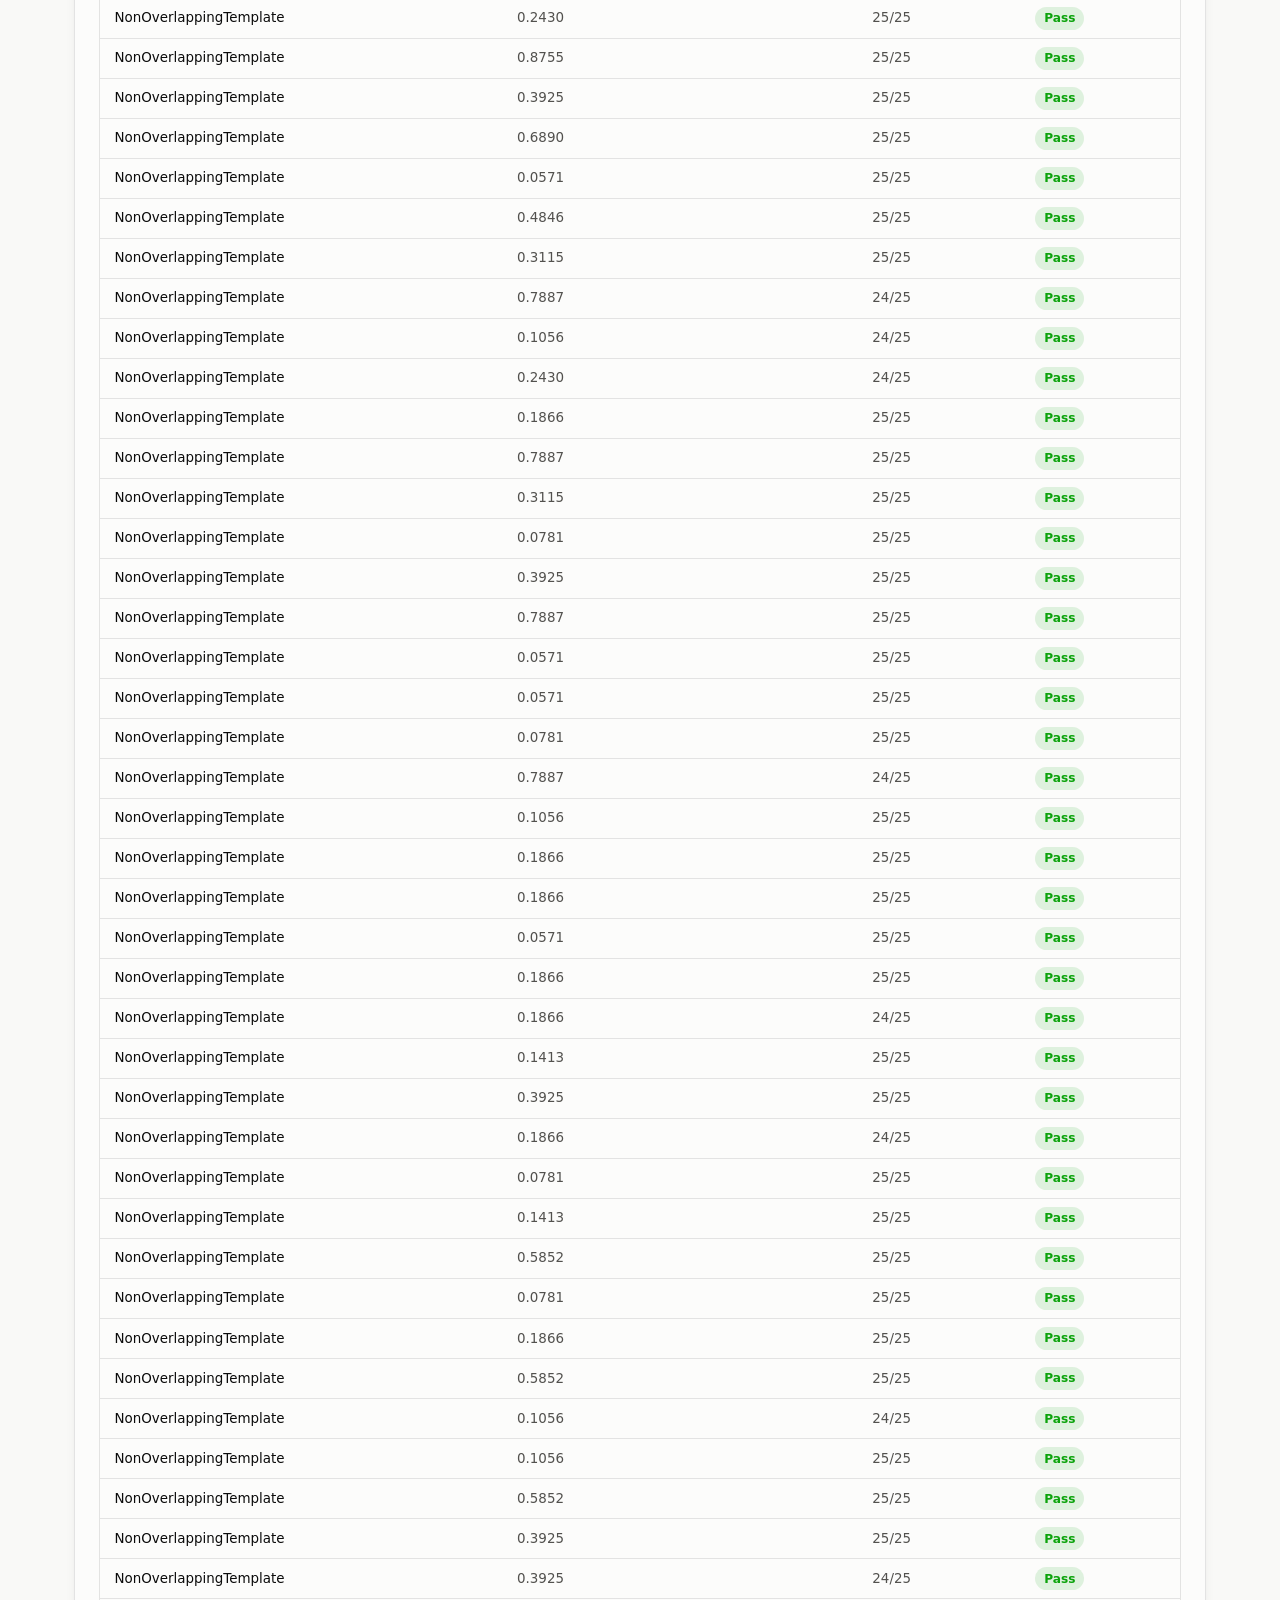
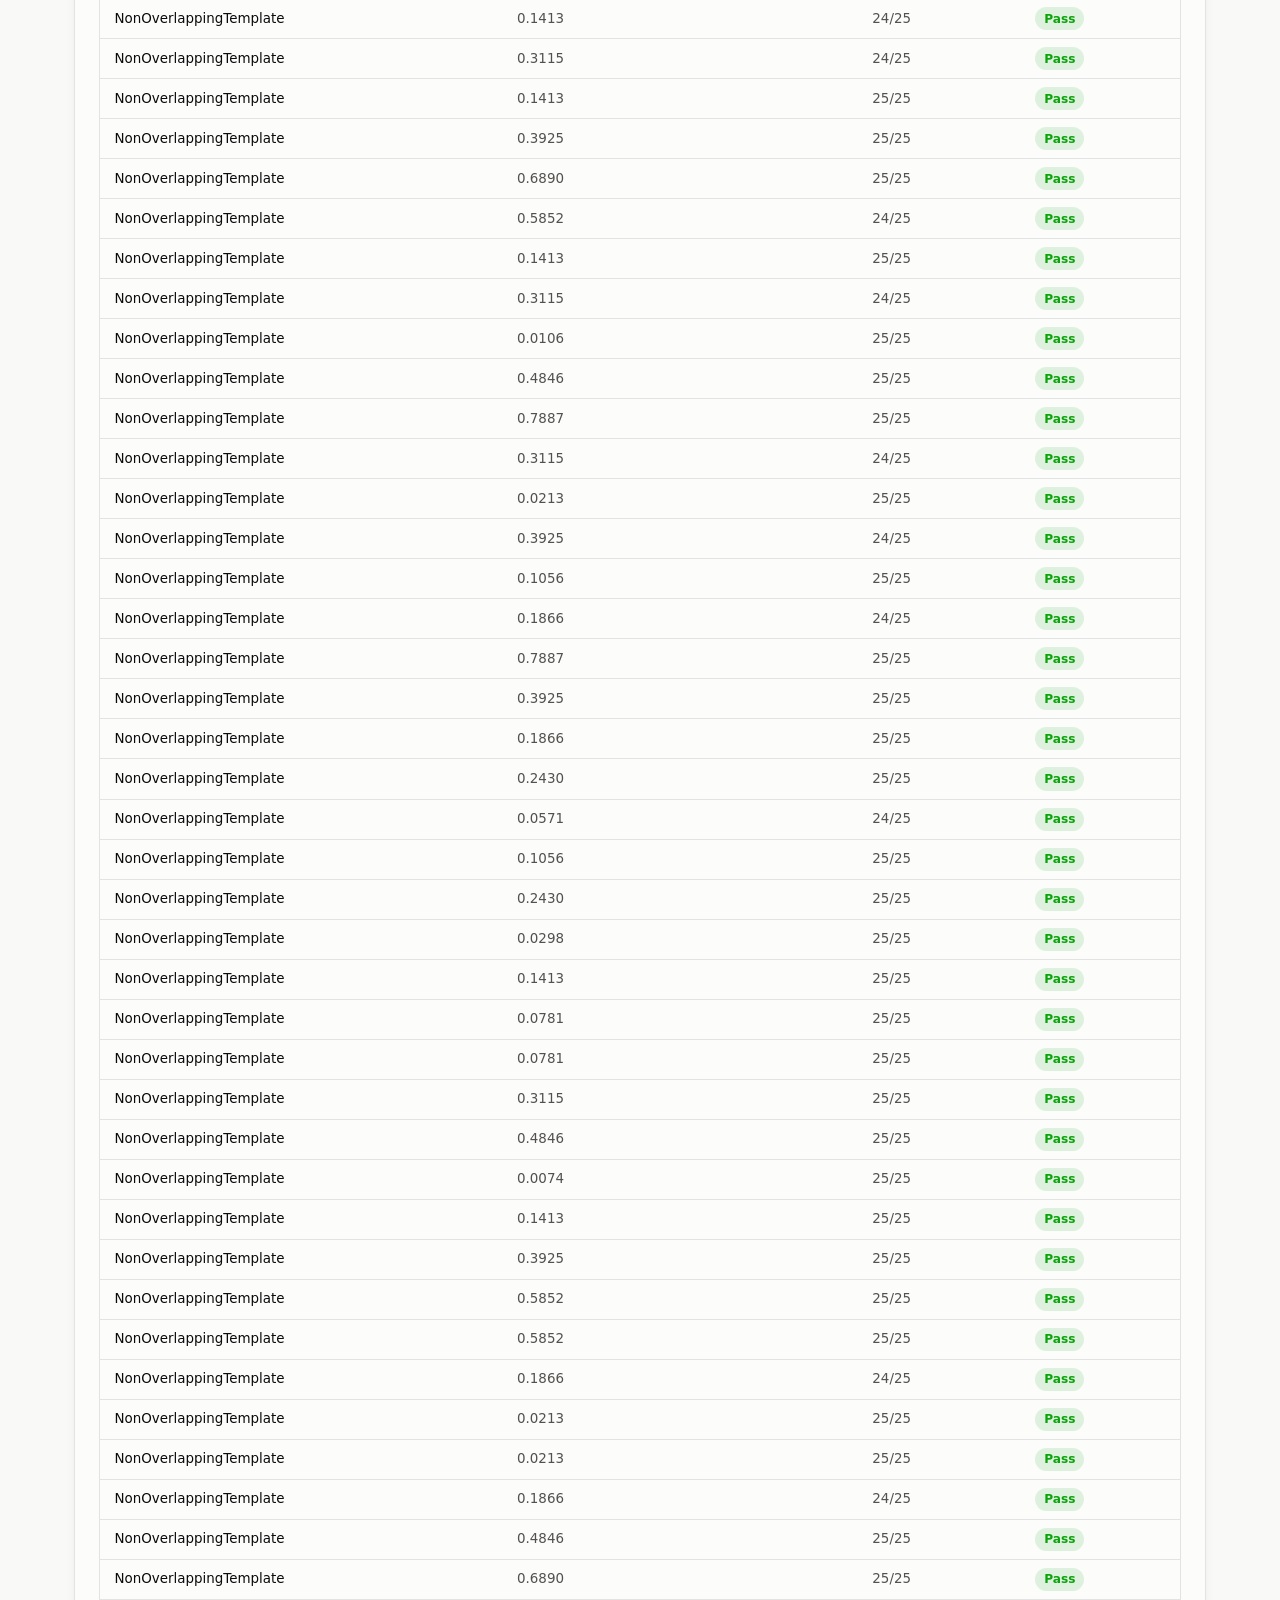
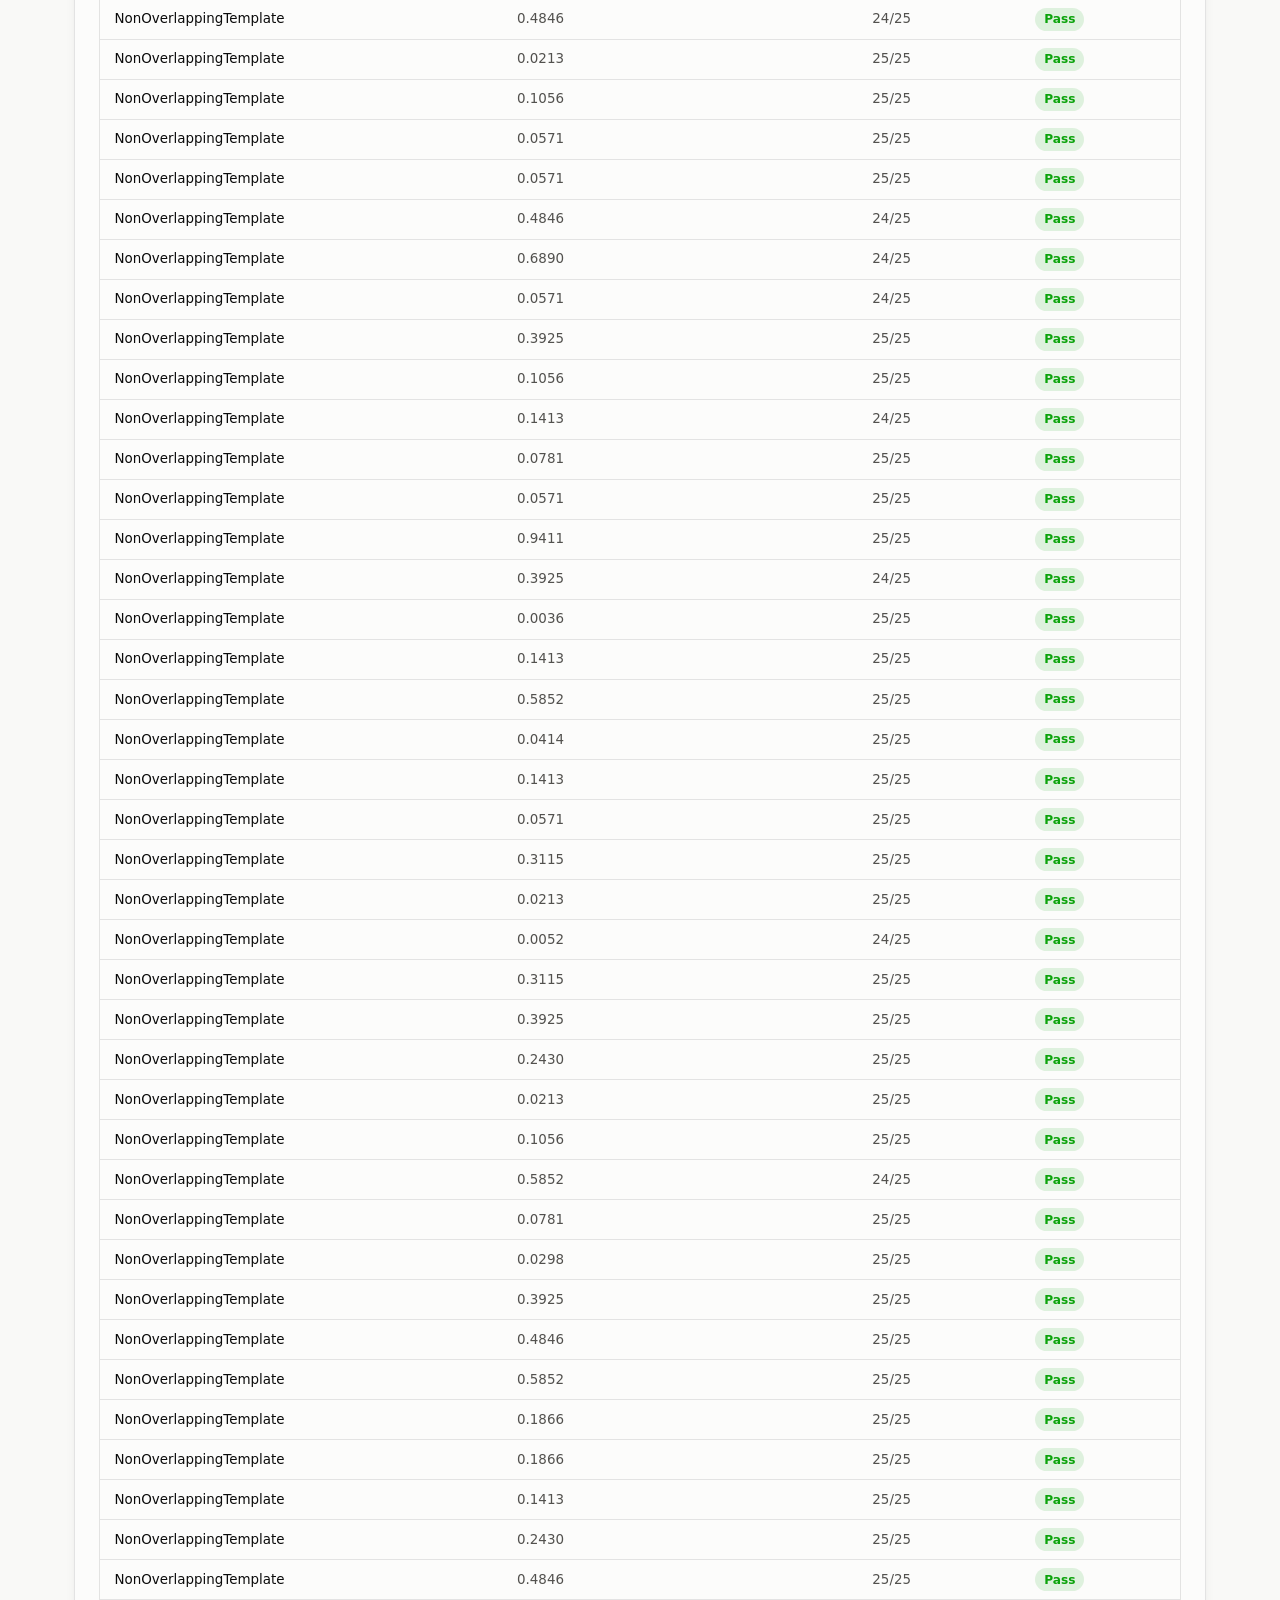
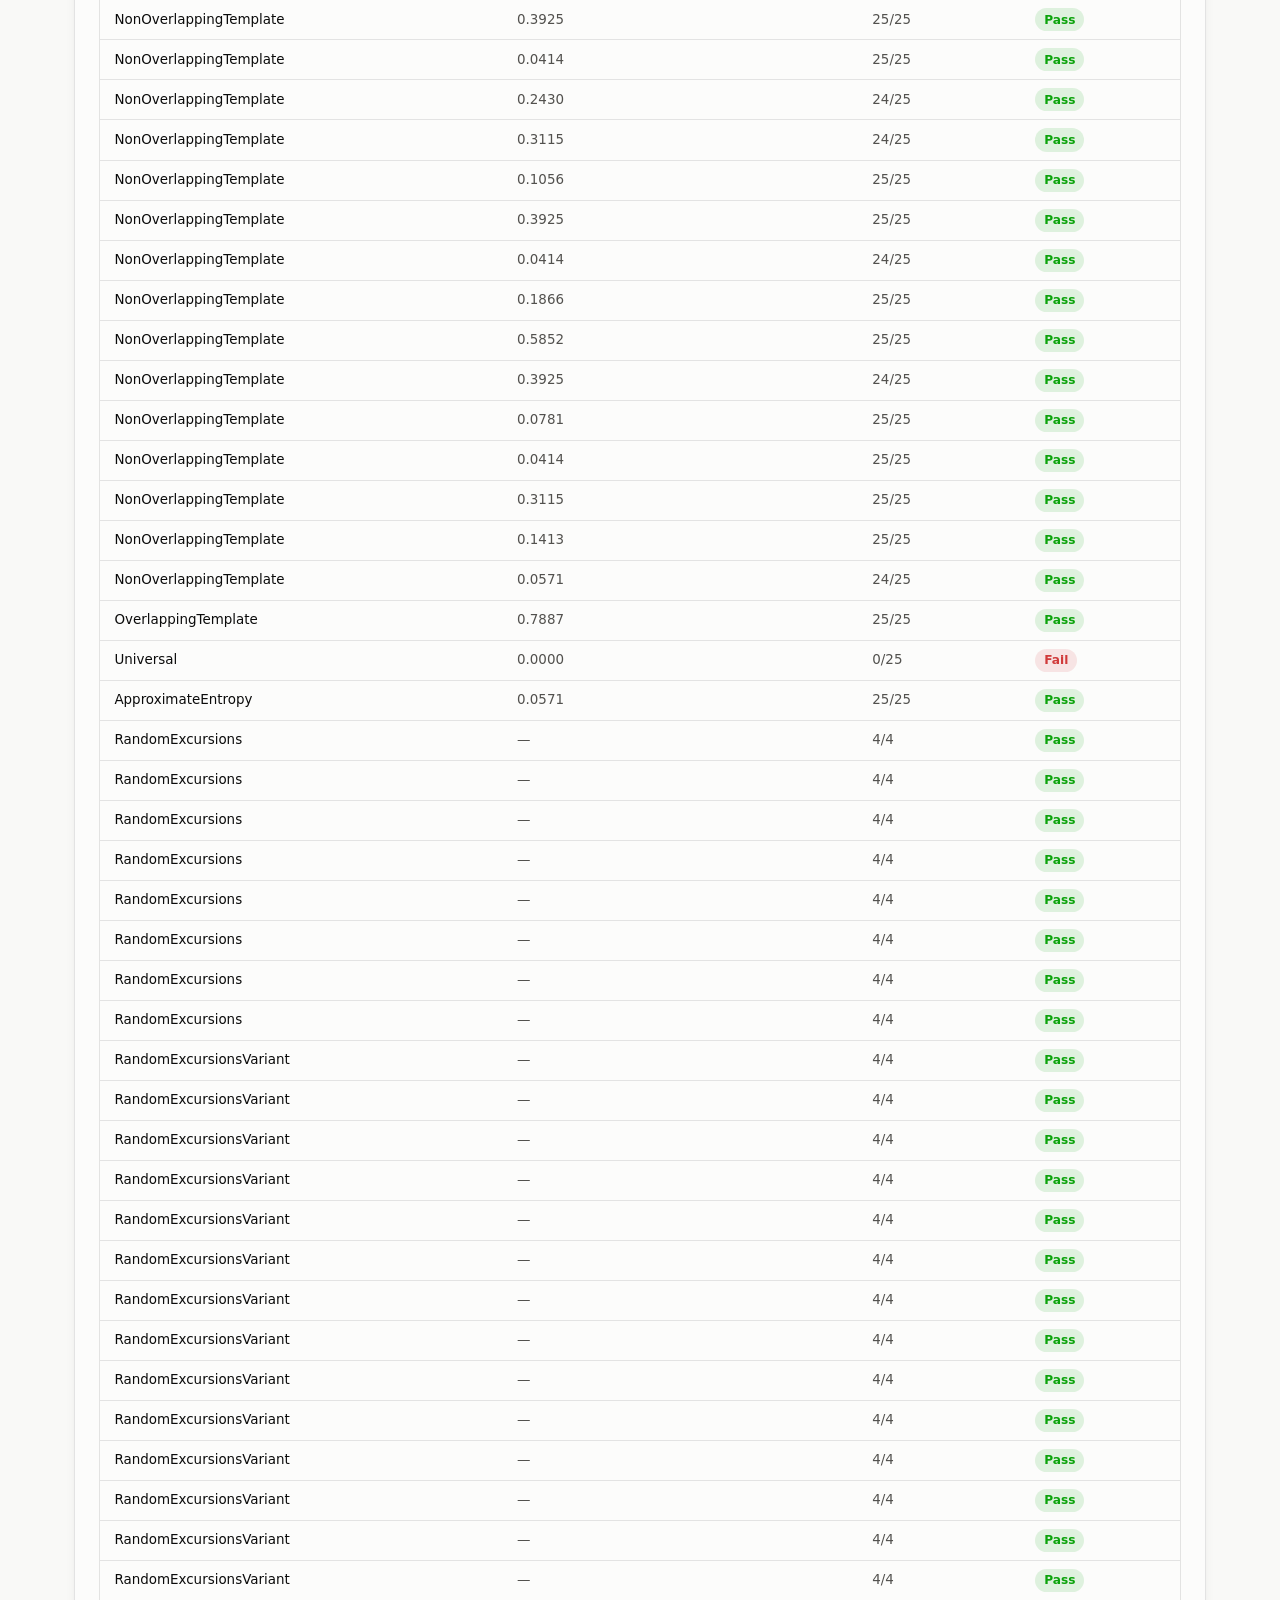
==== commit 7050f1d0: "Add conditioned-mode SP 800-90B entropy assessment; improve heatmap readability RQ4 chart ("Raw vs. " ====
--- a/docs/index.html
+++ b/docs/index.html
@@ -156,8 +156,12 @@
     <div class="detail-stats" id="detail-stats"></div>
     <div class="detail-tables">
       <div>
-        <h3>SP 800-90B estimator breakdown</h3>
+        <h3>SP 800-90B estimator breakdown (raw)</h3>
         <div class="table-scroll"><table id="estimator-table"></table></div>
+      </div>
+      <div>
+        <h3>SP 800-90B estimator breakdown (VN-processed)</h3>
+        <div class="table-scroll"><table id="estimator-table-vn"></table></div>
       </div>
       <div>
         <h3>SP 800-22 sub-test results</h3>
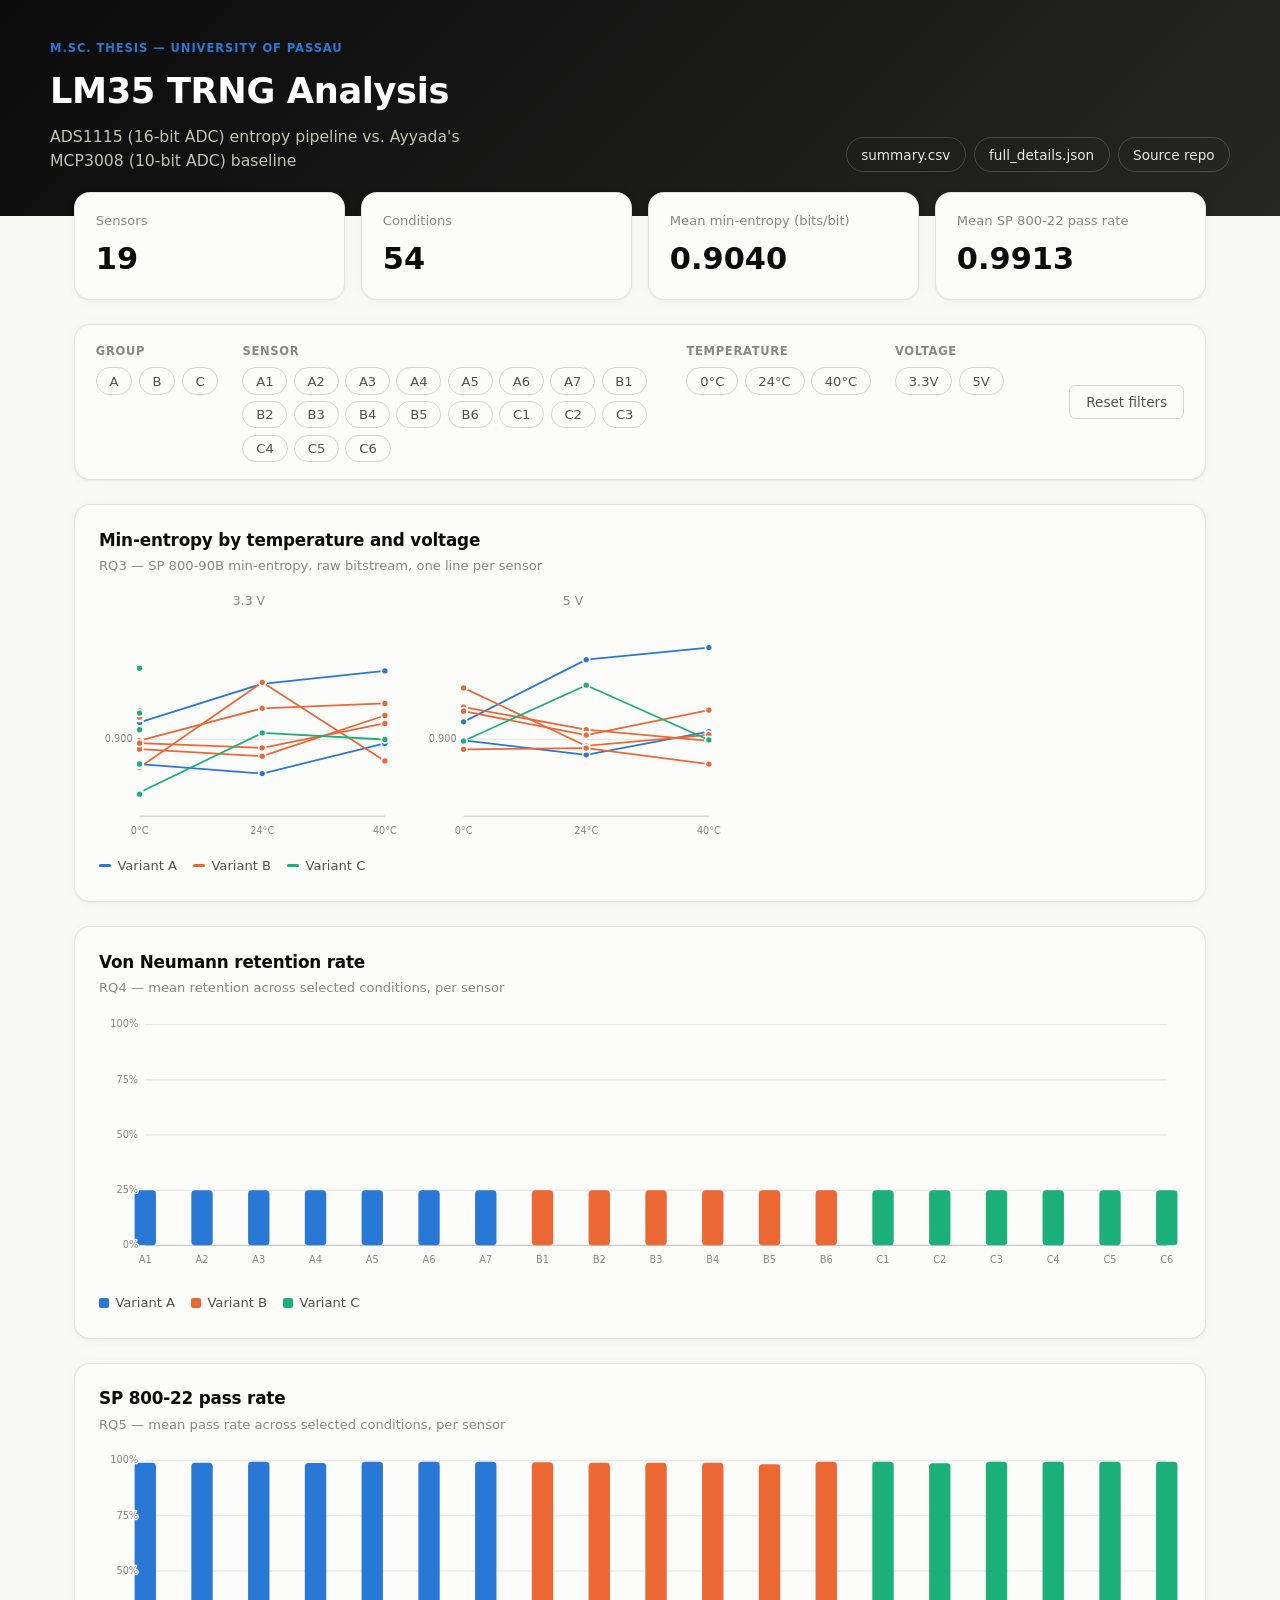
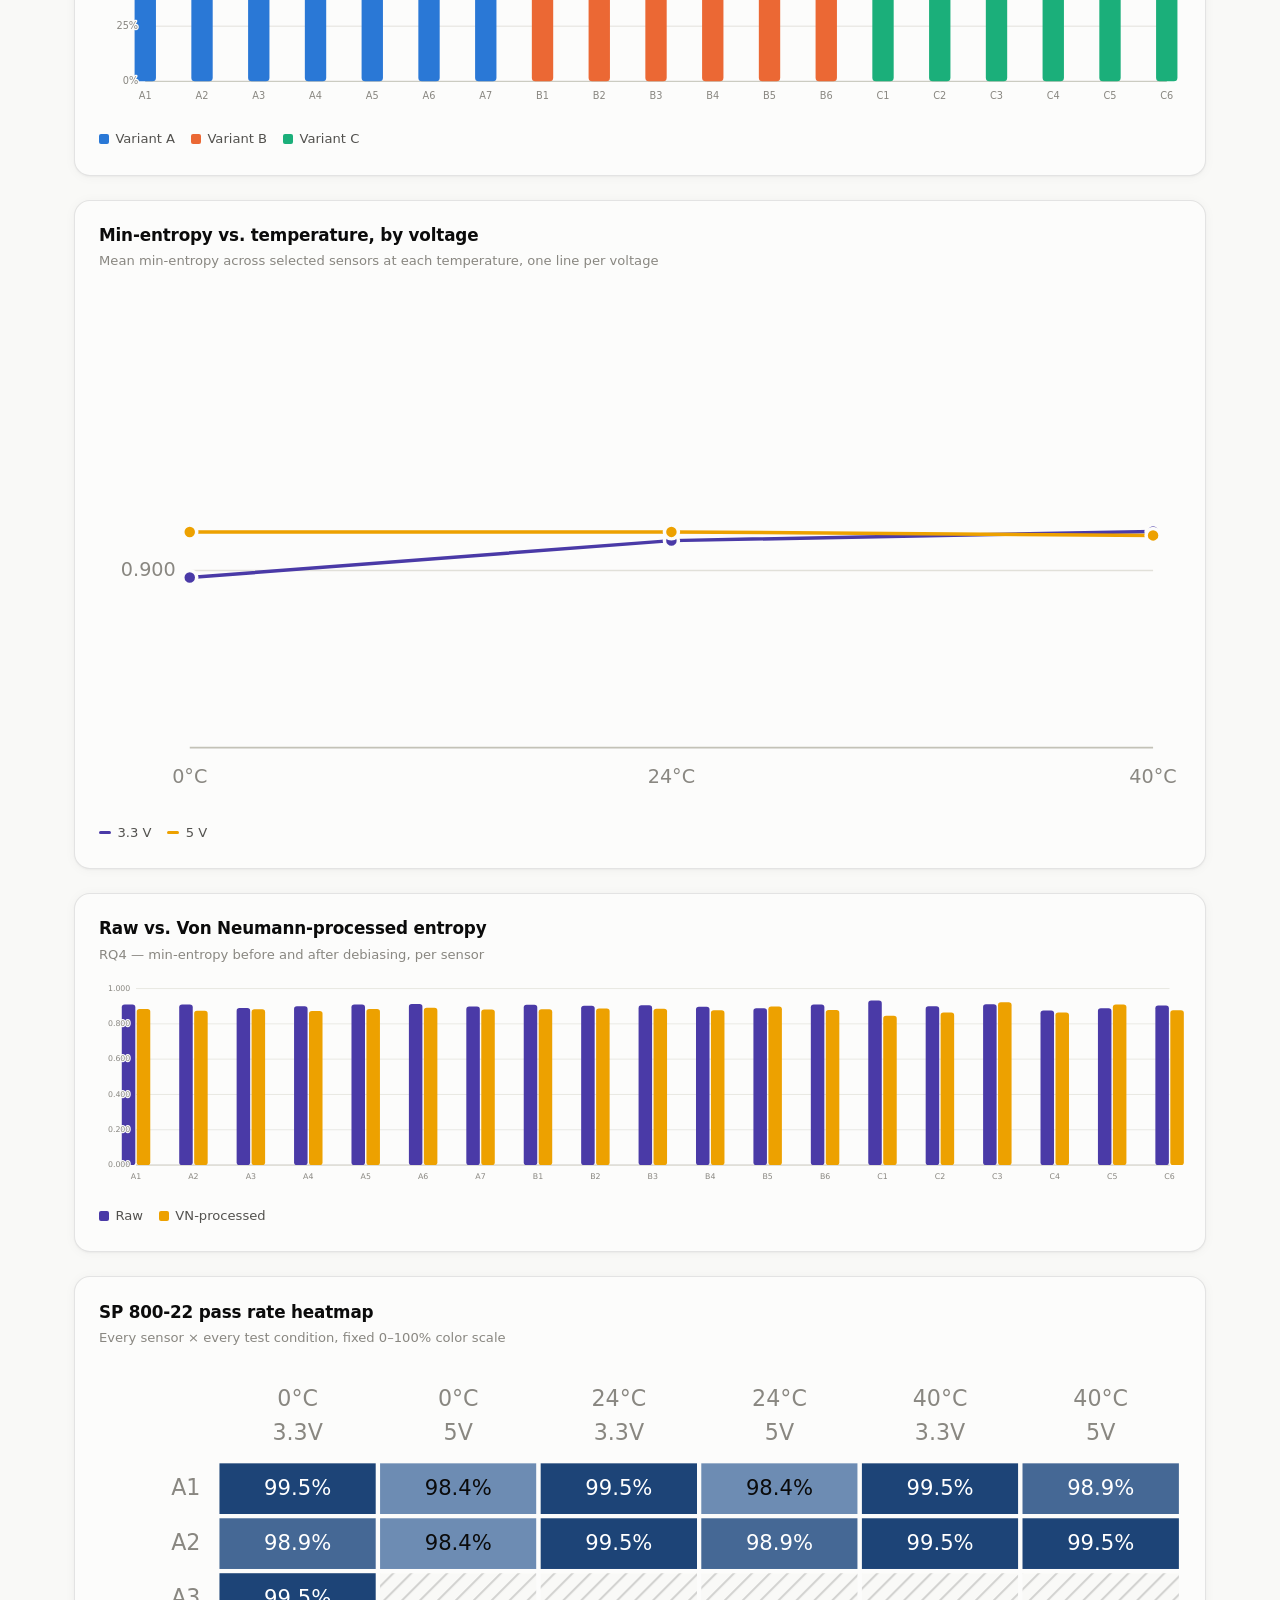
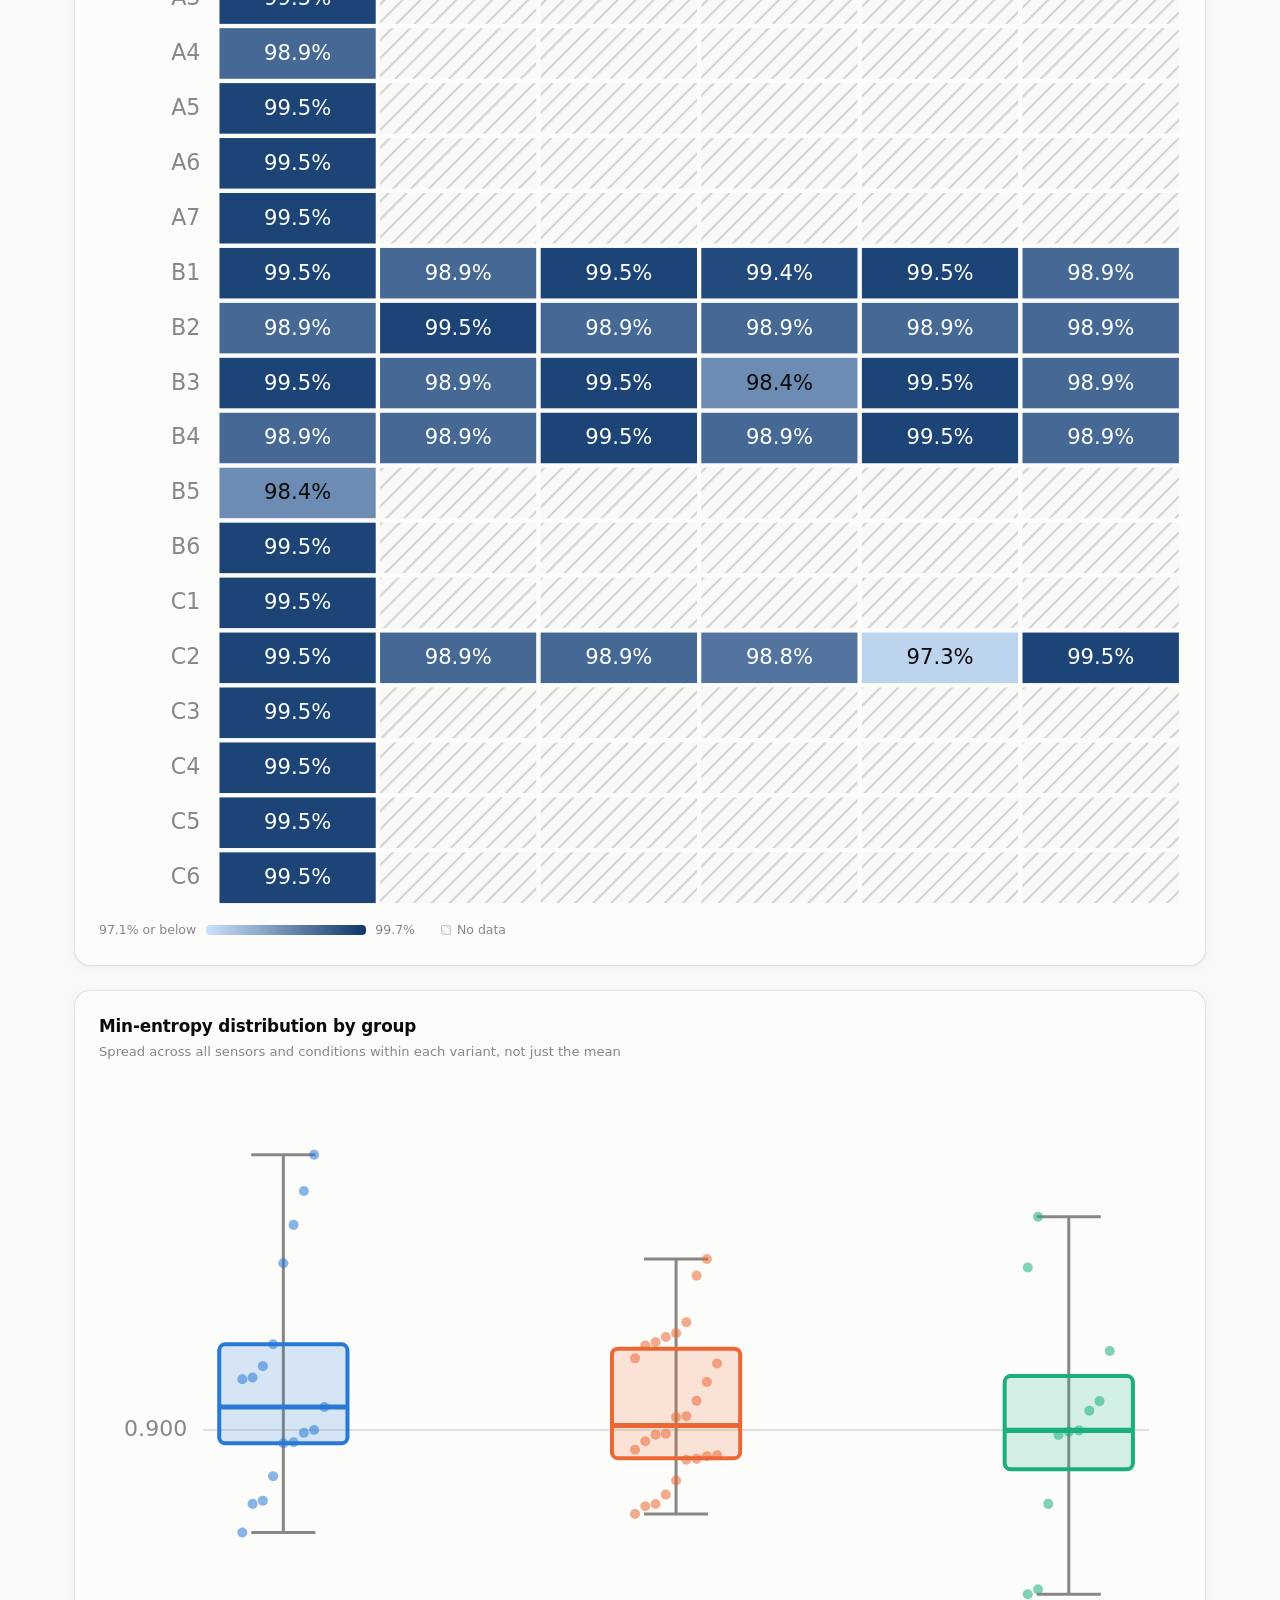
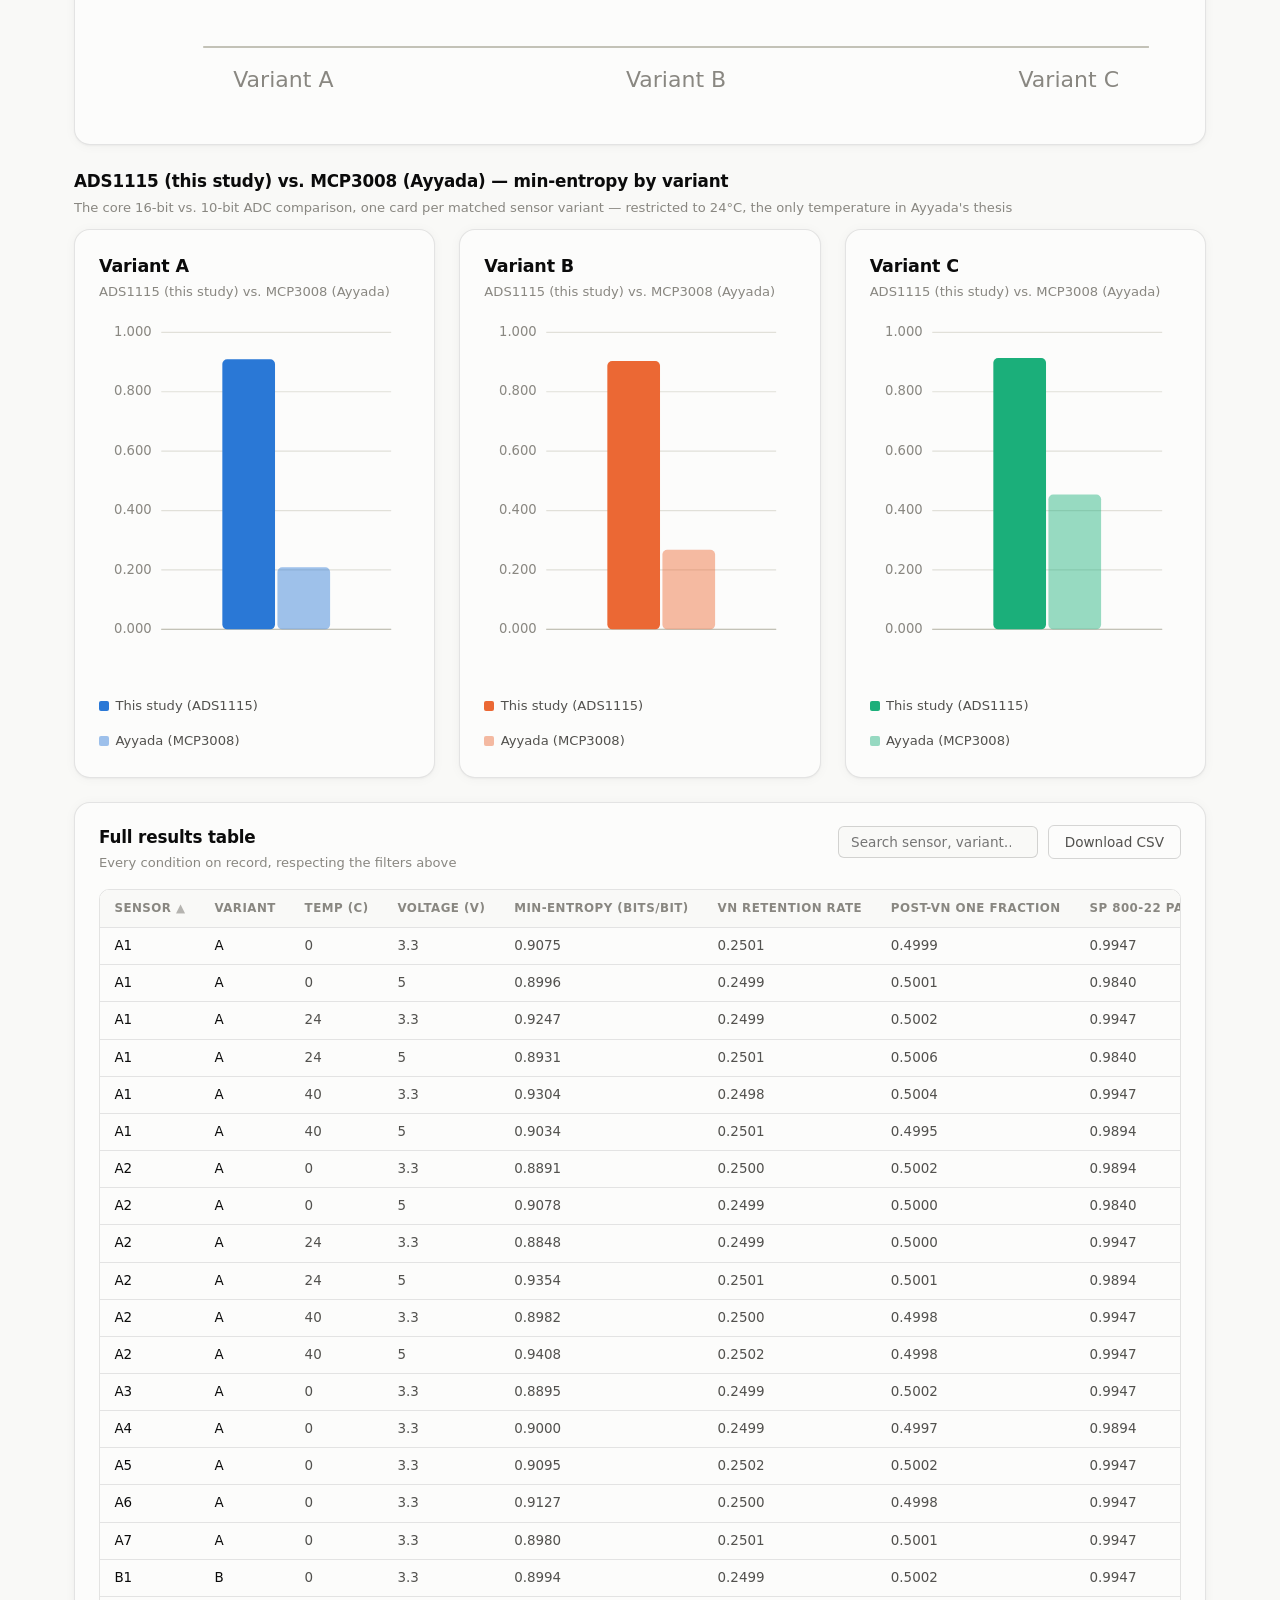
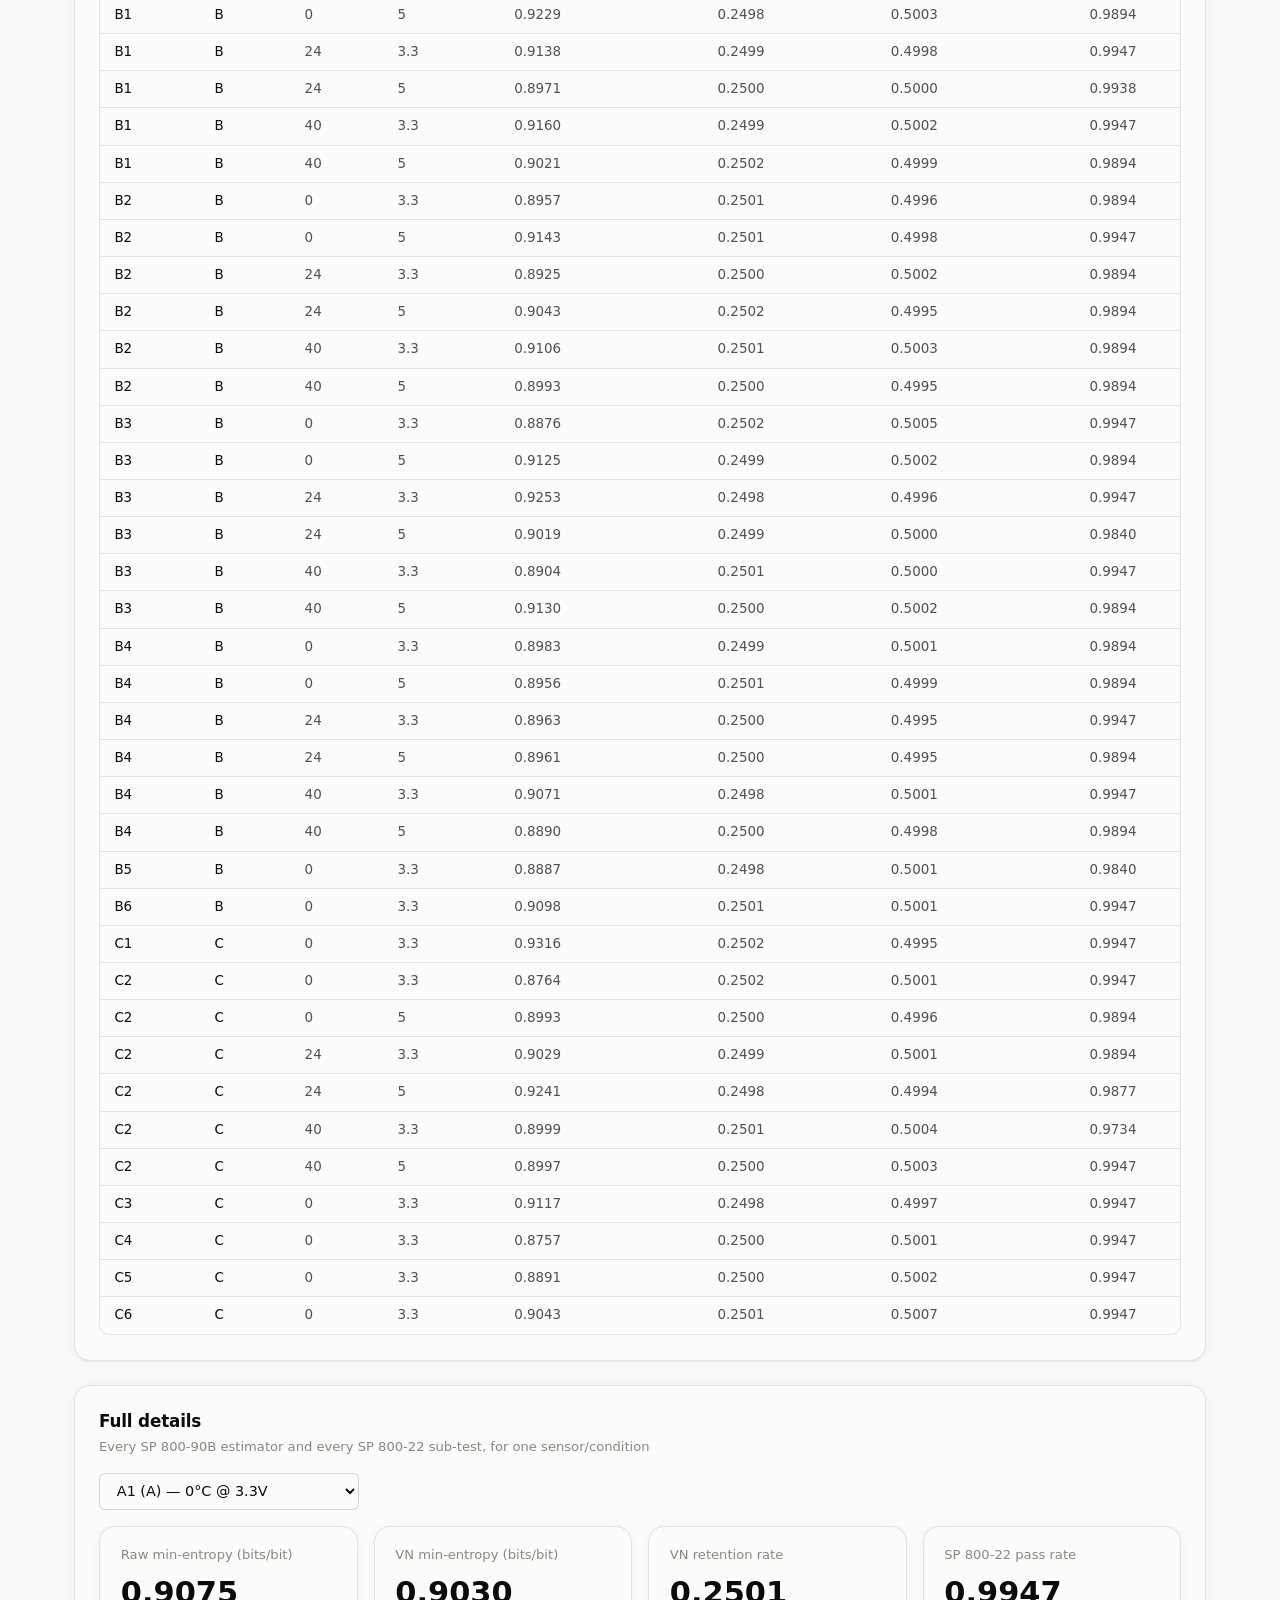
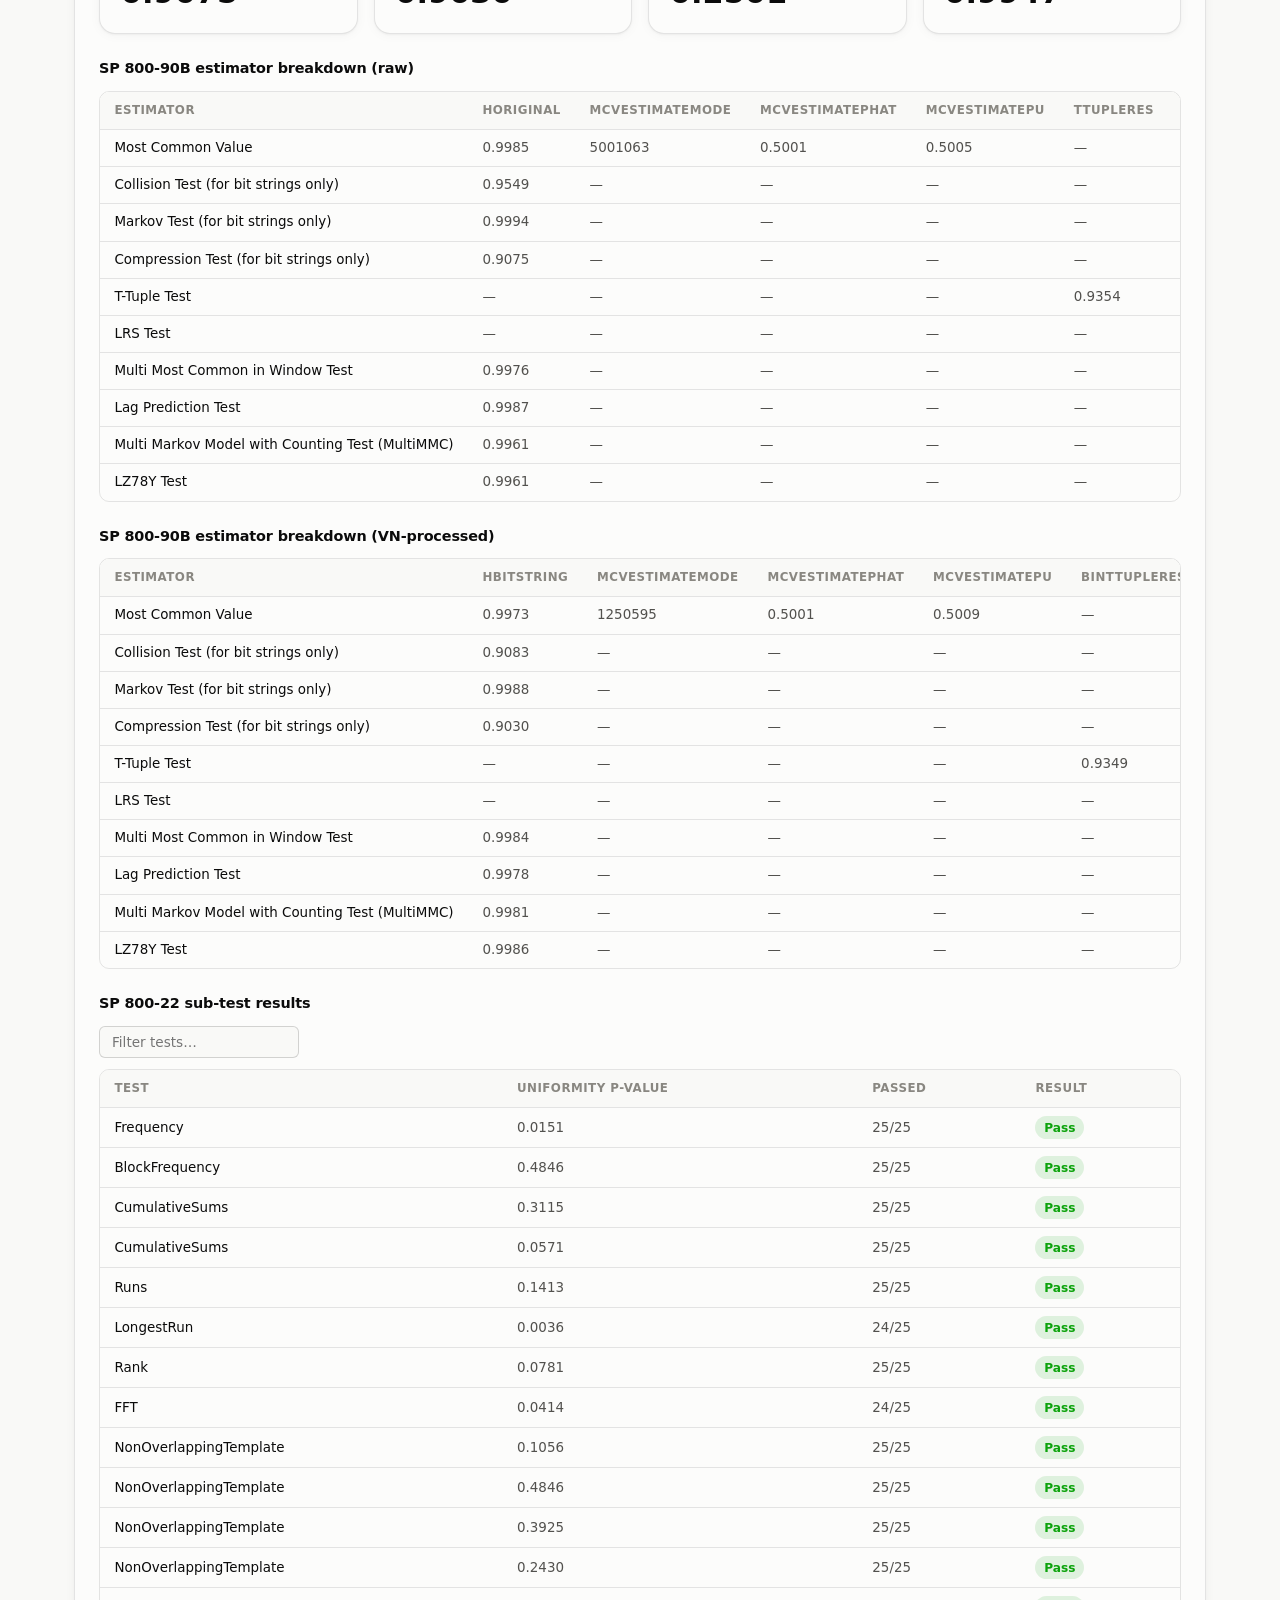
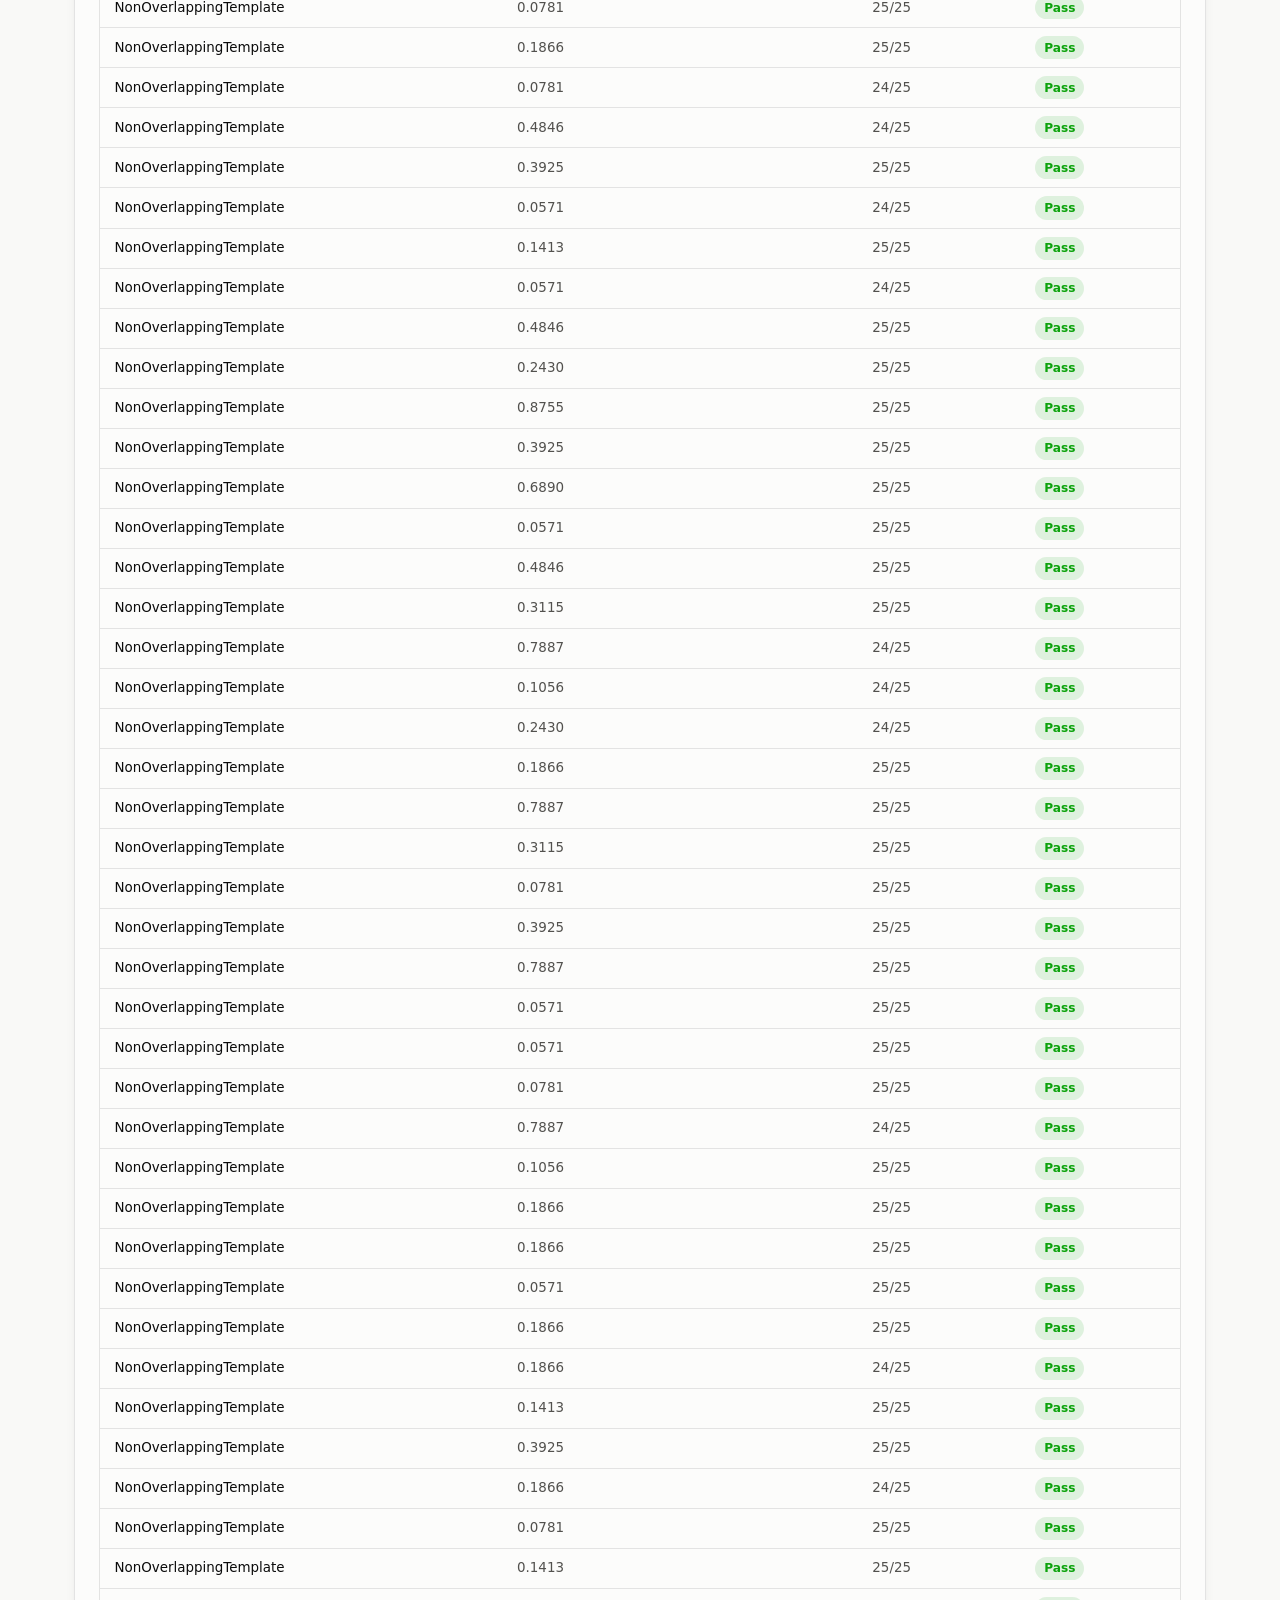
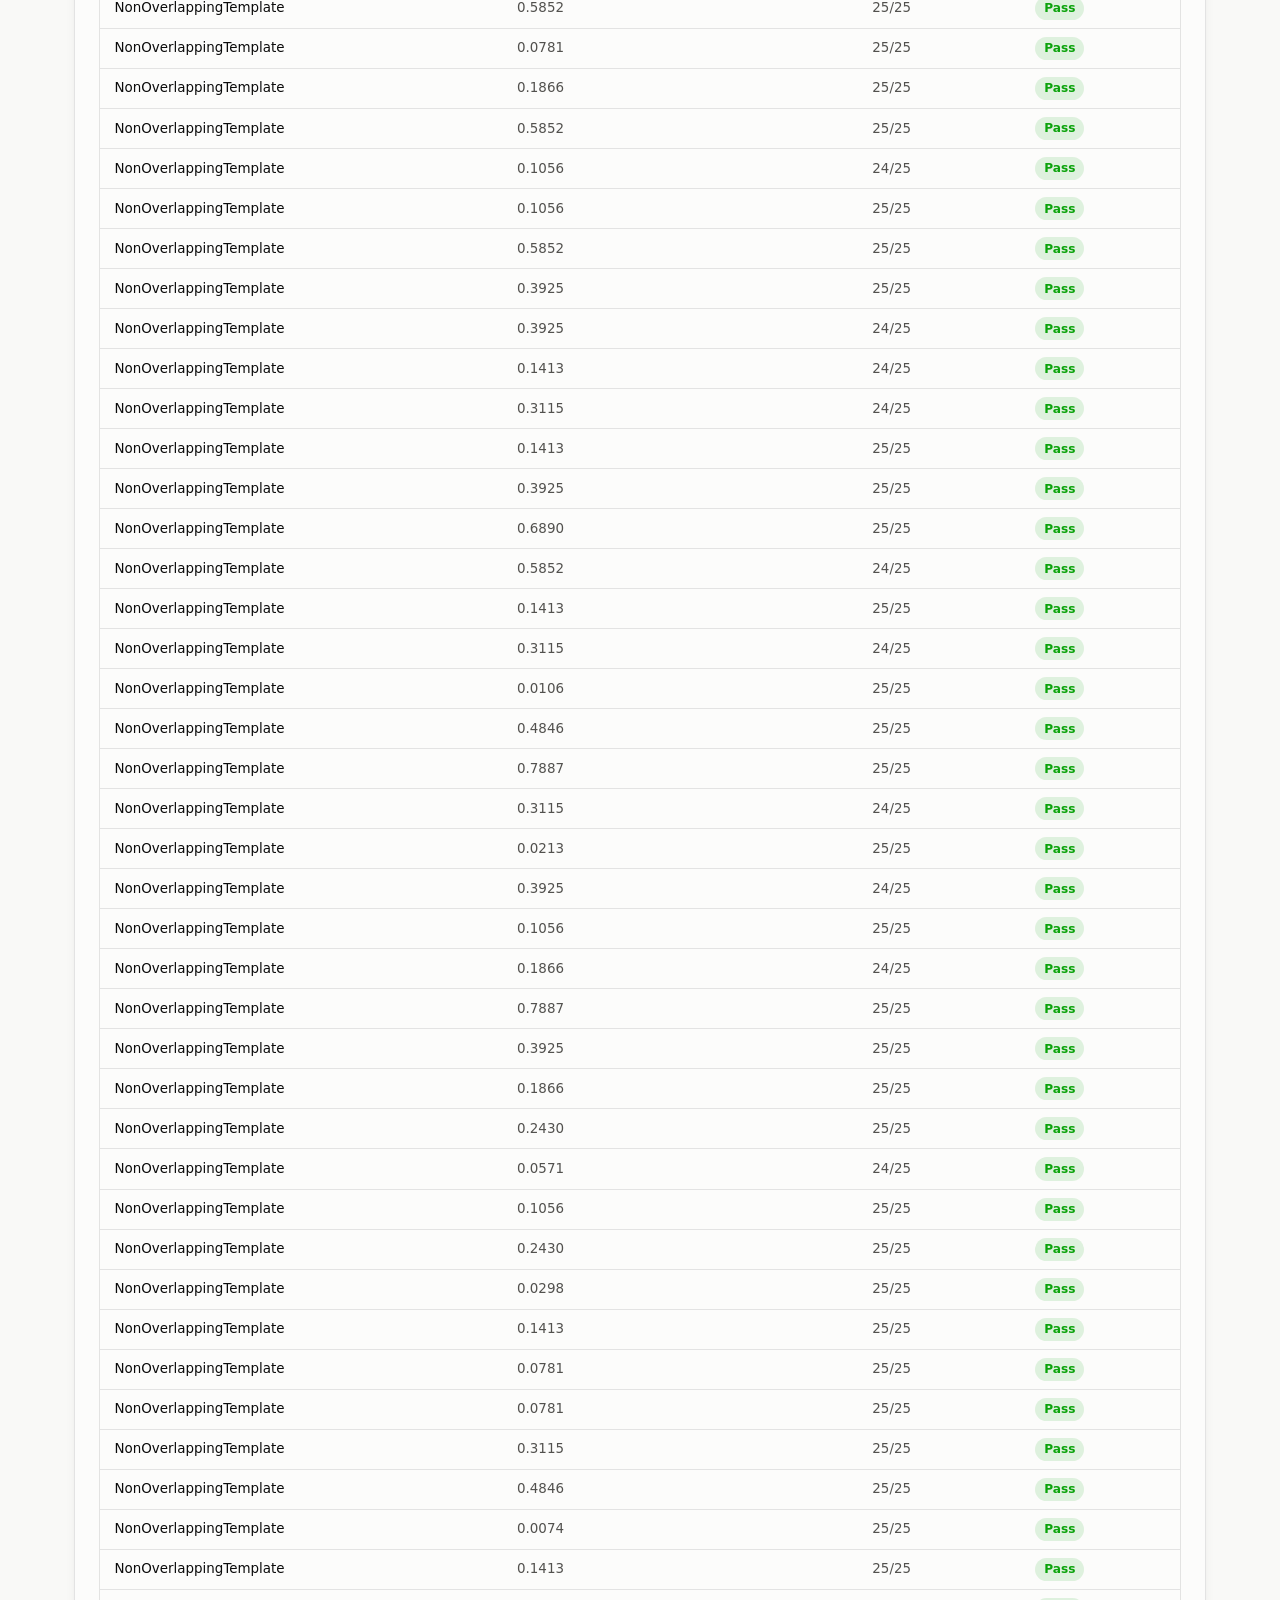
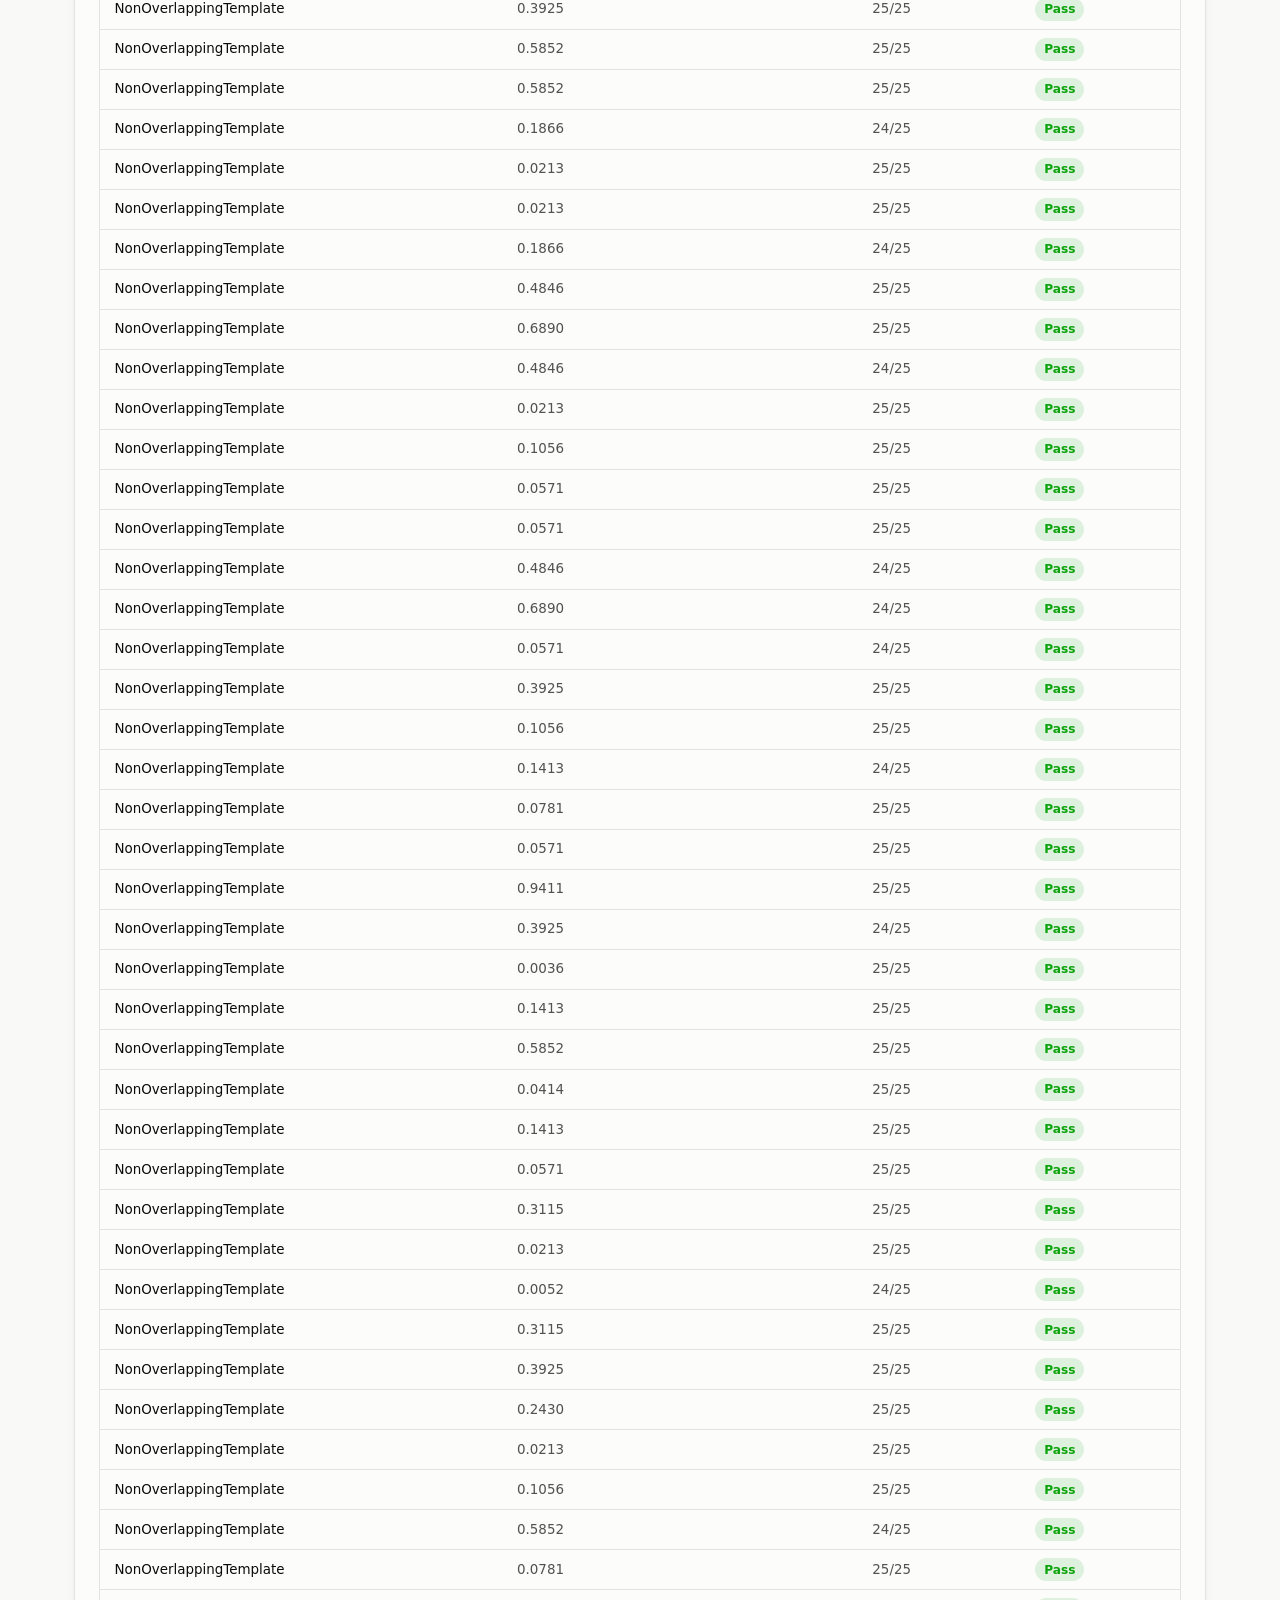
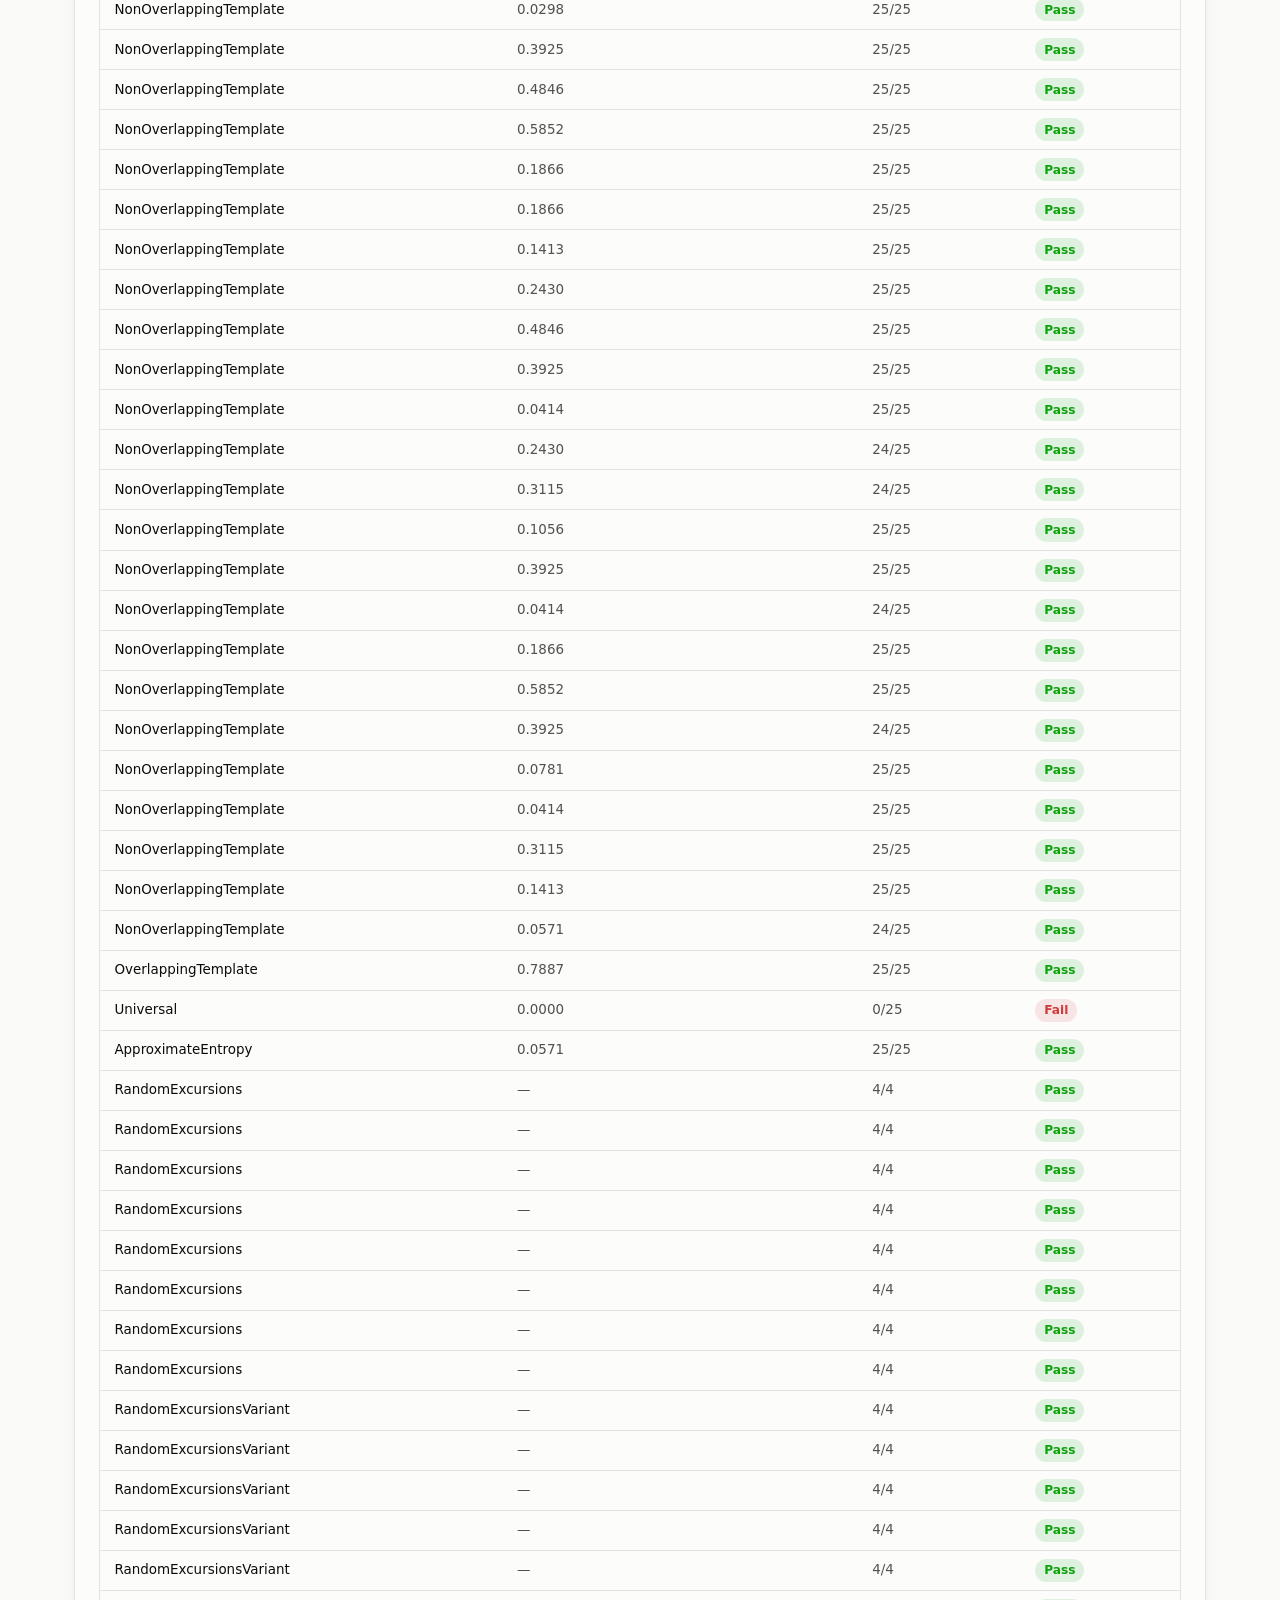
==== commit 88aebbe4: "Split Ayyada comparison into 3 per-variant cards; fix chart overflow; trim voltage formatting Ayyada" ====
--- a/docs/index.html
+++ b/docs/index.html
@@ -119,15 +119,11 @@
     <div class="chart-svg-wrap" id="chart-boxplot"></div>
   </section>
 
-  <section class="chart-card">
-    <div class="card-head">
-      <div>
-        <h2>ADS1115 (this study) vs. MCP3008 (Ayyada) — min-entropy by variant</h2>
-        <p class="card-sub">The core 16-bit vs. 10-bit ADC comparison, per matched sensor variant — restricted to 24°C, the only temperature in Ayyada's thesis</p>
-      </div>
-    </div>
-    <div class="chart-svg-wrap" id="chart-ayyada"></div>
-  </section>
+  <div class="ayyada-intro">
+    <h2>ADS1115 (this study) vs. MCP3008 (Ayyada) — min-entropy by variant</h2>
+    <p class="card-sub">The core 16-bit vs. 10-bit ADC comparison, one card per matched sensor variant — restricted to 24°C, the only temperature in Ayyada's thesis</p>
+  </div>
+  <div class="chart-row" id="chart-ayyada"></div>
 
   <section class="table-card">
     <div class="card-head">
--- a/docs/styles.css
+++ b/docs/styles.css
@@ -145,6 +145,16 @@
   flex-direction: column;
   gap: 1.5rem;
 }
+/* Flex items default to min-width: auto, which lets a wide child (an SVG
+   chart with a large intrinsic viewBox) force the card wider than the page
+   instead of respecting its own width:100% — the classic flexbox "min-width
+   auto" trap. Overriding to 0 lets every card actually shrink to fit. */
+main > * { min-width: 0; }
+
+.ayyada-intro { margin-bottom: -0.75rem; }
+.ayyada-intro h2 { font-size: 1.05rem; }
+.chart-row { display: flex; flex-wrap: wrap; gap: 1.5rem; }
+.chart-row > .chart-card { flex: 1 1 260px; min-width: 260px; }
 
 /* ---------------------------------------------------------------------
    Stat tiles
@@ -248,9 +258,22 @@
 .chart-svg-wrap { position: relative; width: 100%; }
 .chart-svg-wrap svg { width: 100%; height: auto; display: block; overflow: visible; }
 .chart-facets { display: flex; flex-wrap: wrap; gap: 1.5rem; }
+.chart-facets > div { min-width: 0; }
 .facet-title { text-align: center; font-size: 0.78rem; color: var(--ink-muted); margin-bottom: 0.25rem; }
 
-.axis-label { fill: var(--ink-muted); font-size: 11px; font-family: var(--font-sans); }
+.axis-label {
+  fill: var(--ink-muted);
+  font-size: 11px;
+  font-family: var(--font-sans);
+  /* A halo, not just top z-order: a y-axis label can land directly over a
+     data mark (e.g. a box-plot box spanning that value) — gray text on a
+     tinted fill loses contrast even when it's the topmost element. The
+     halo keeps it legible against any background it happens to cross. */
+  paint-order: stroke fill;
+  stroke: var(--surface);
+  stroke-width: 3px;
+  stroke-linejoin: round;
+}
 .gridline { stroke: var(--gridline); stroke-width: 1; }
 .baseline { stroke: var(--baseline); stroke-width: 1; }
 .mark-line { fill: none; stroke-width: 2; stroke-linejoin: round; stroke-linecap: round; }
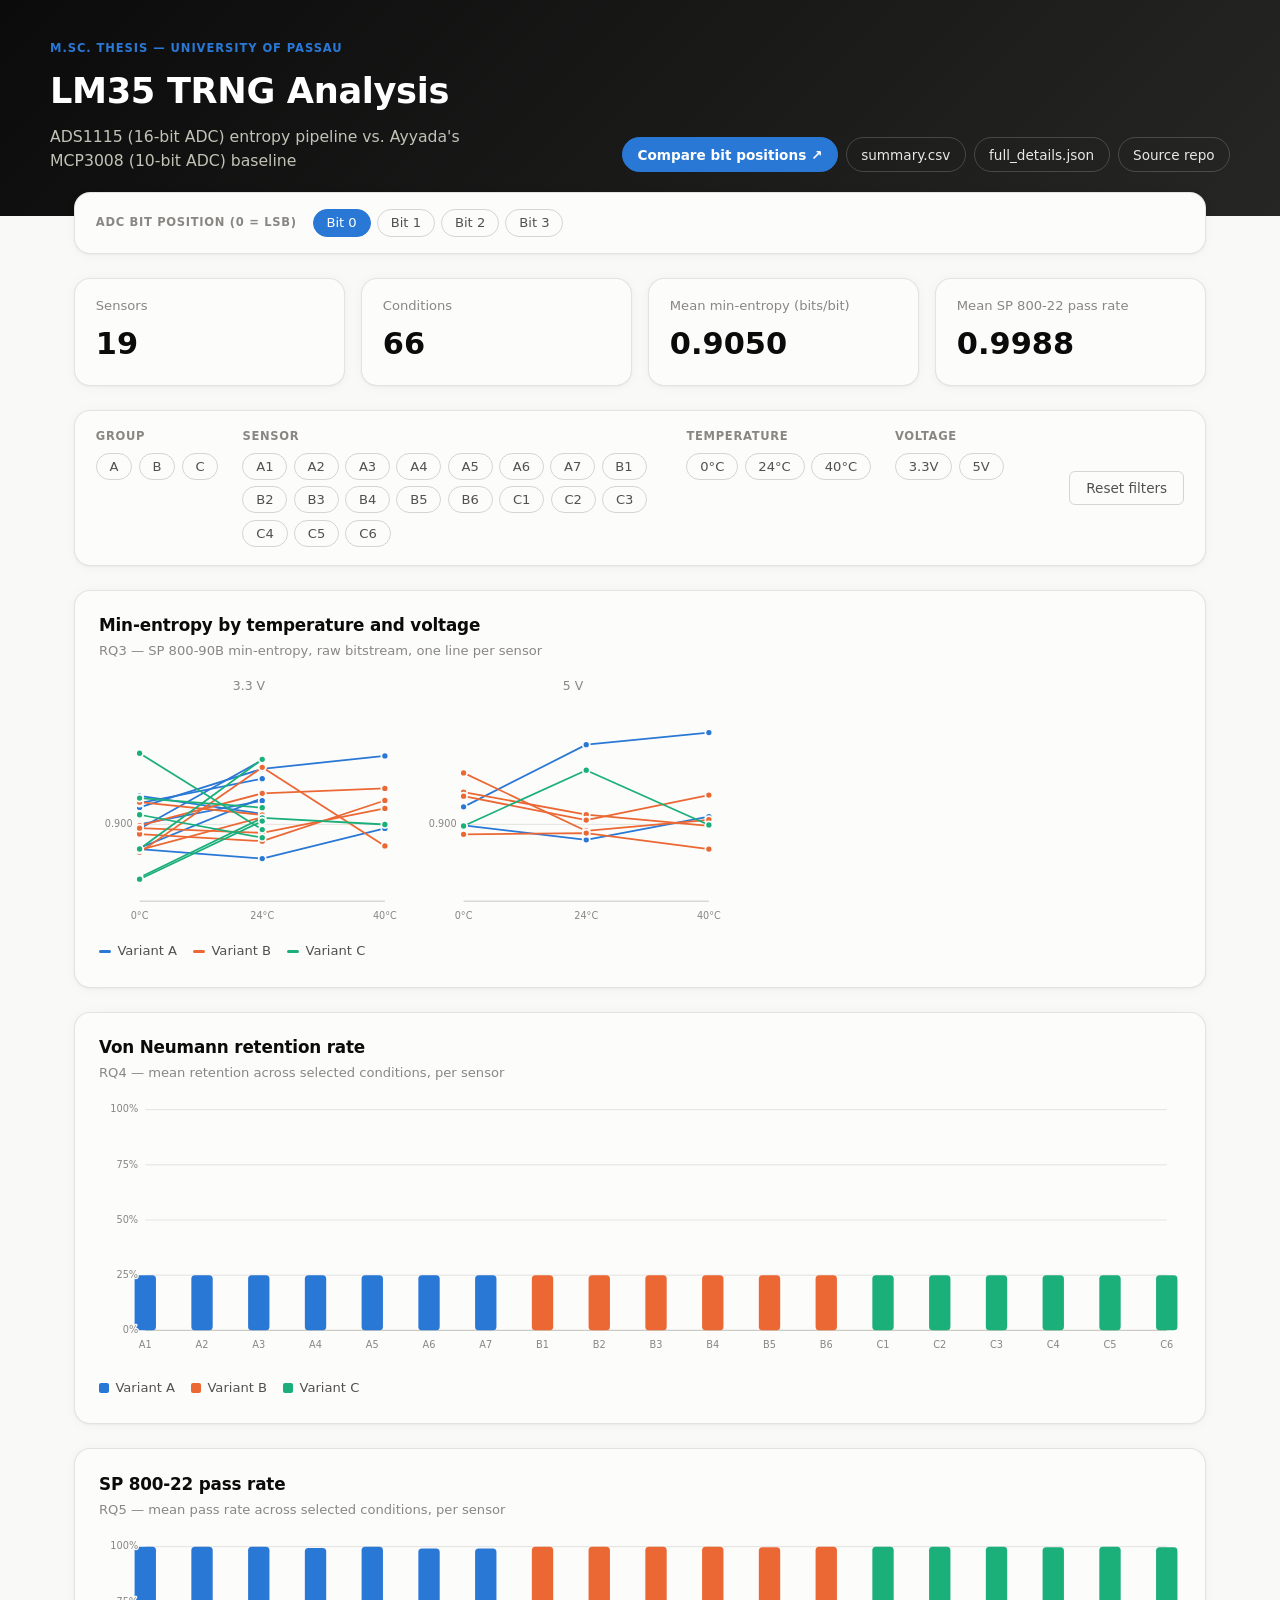
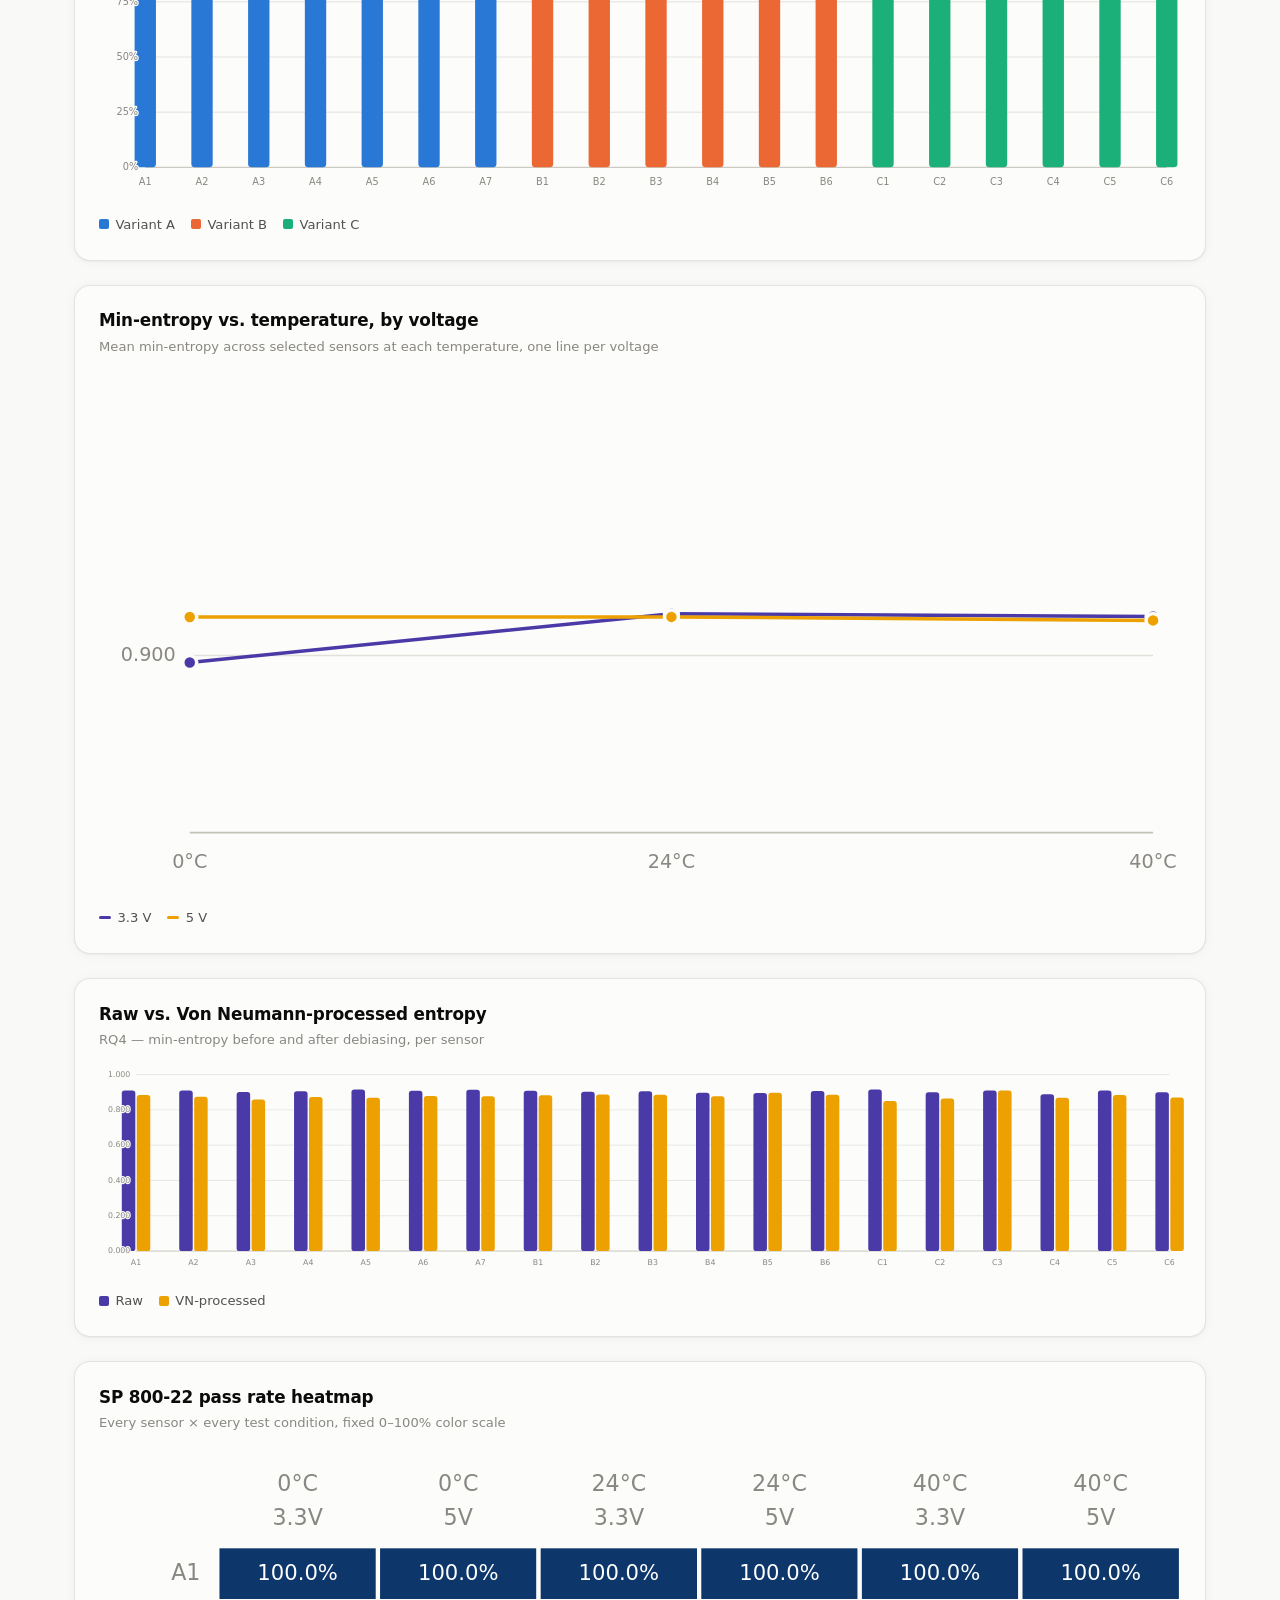
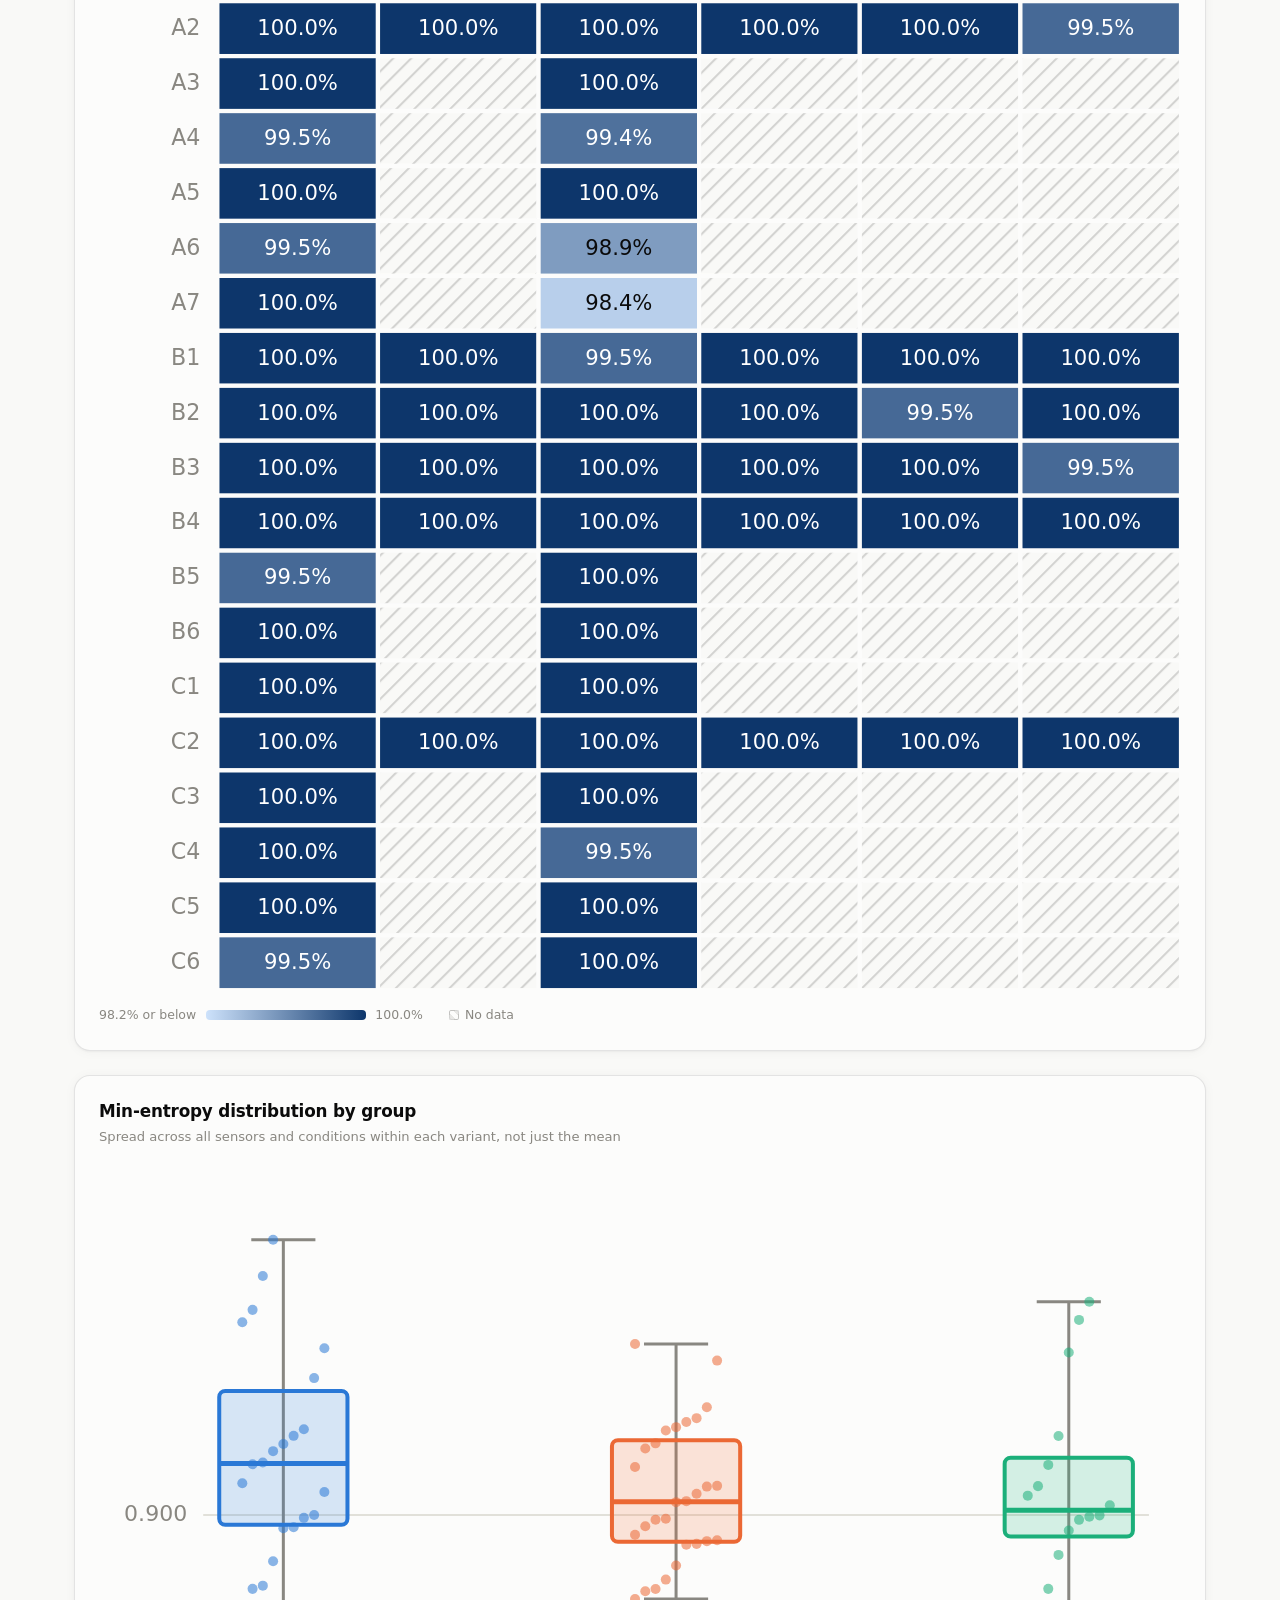
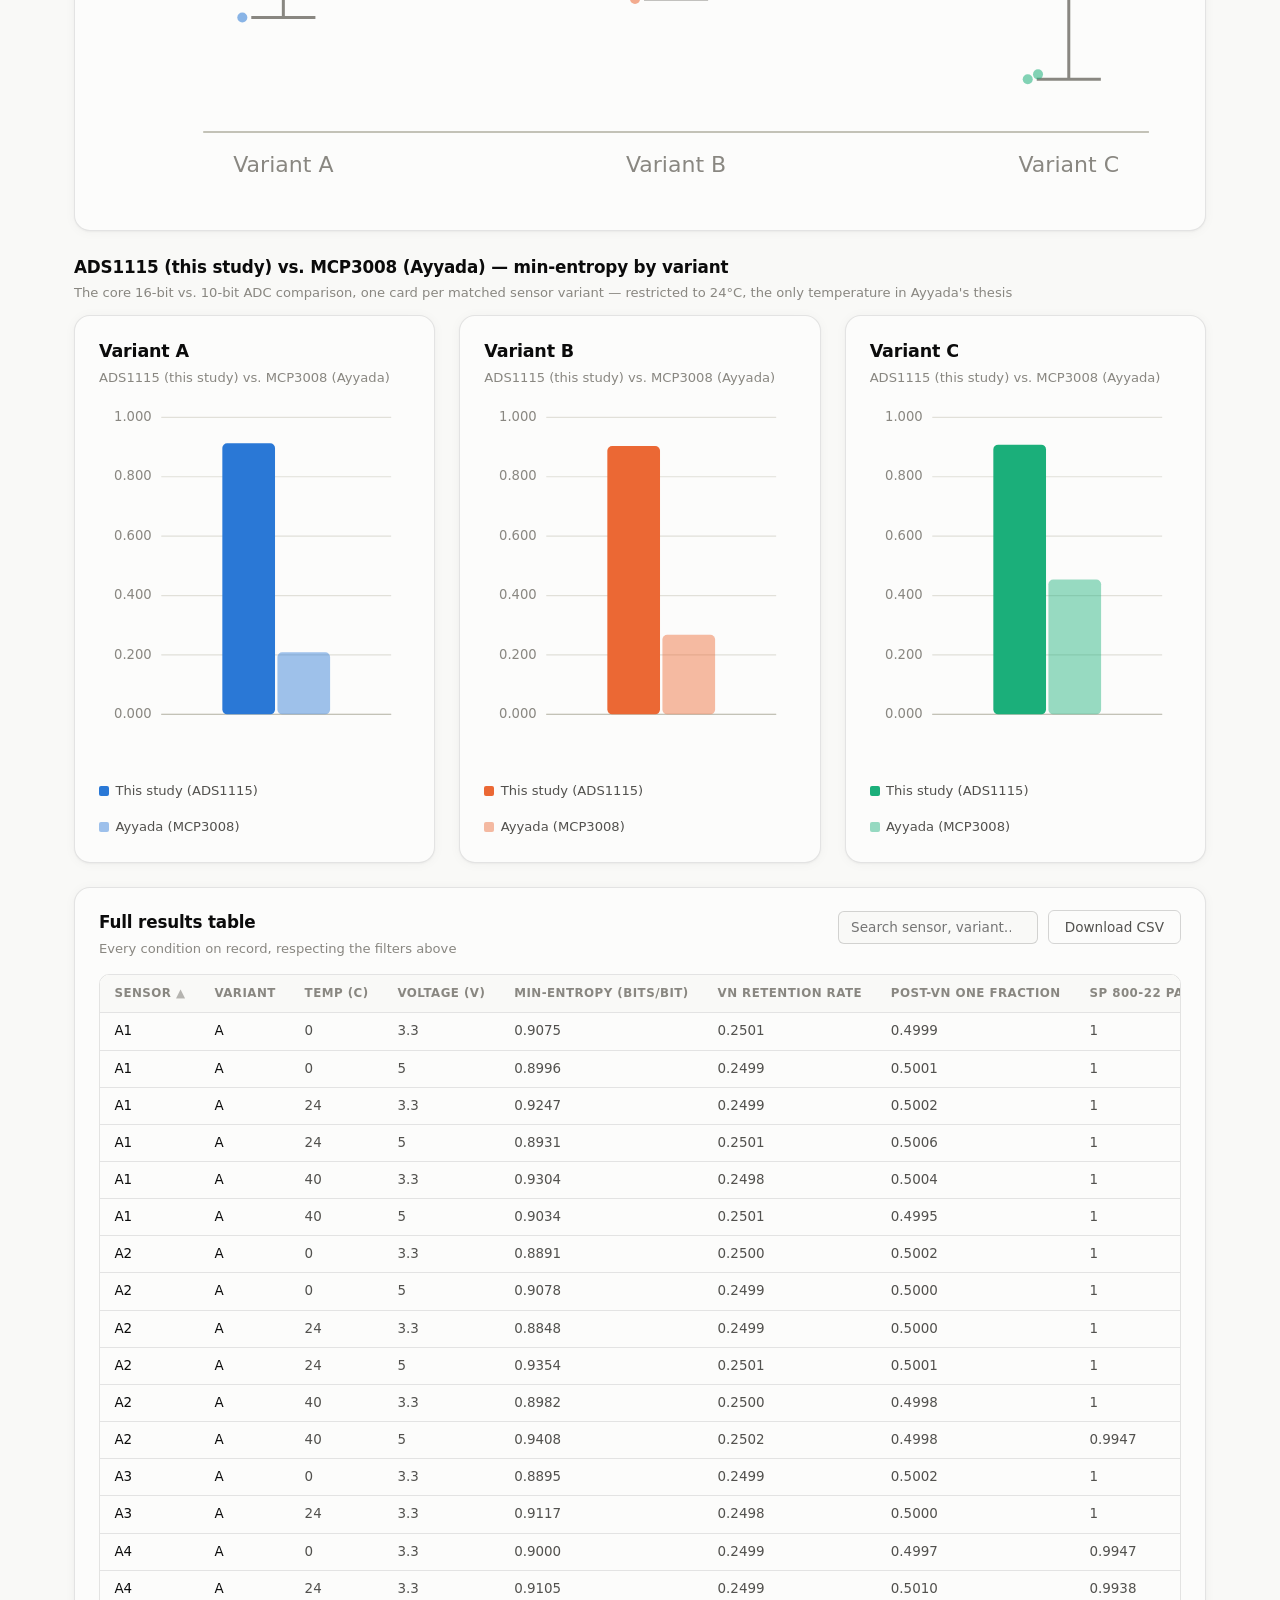
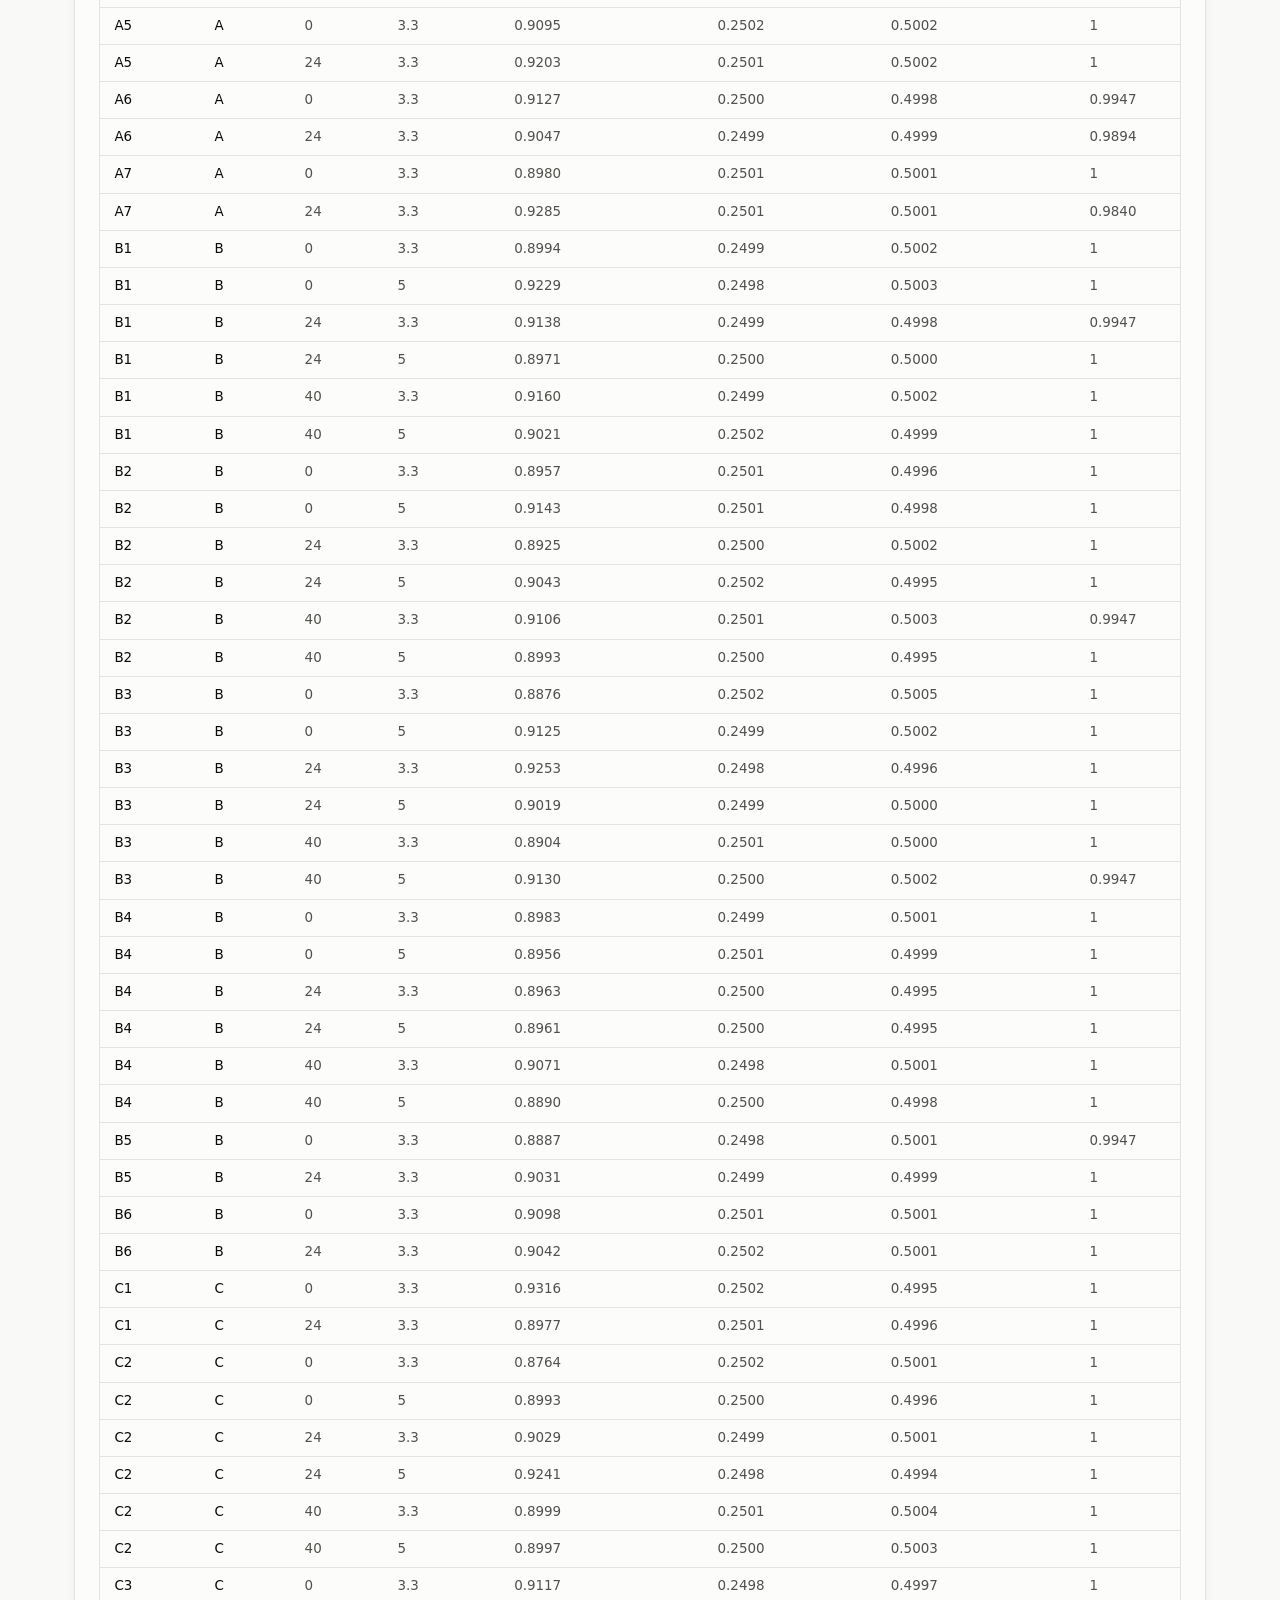
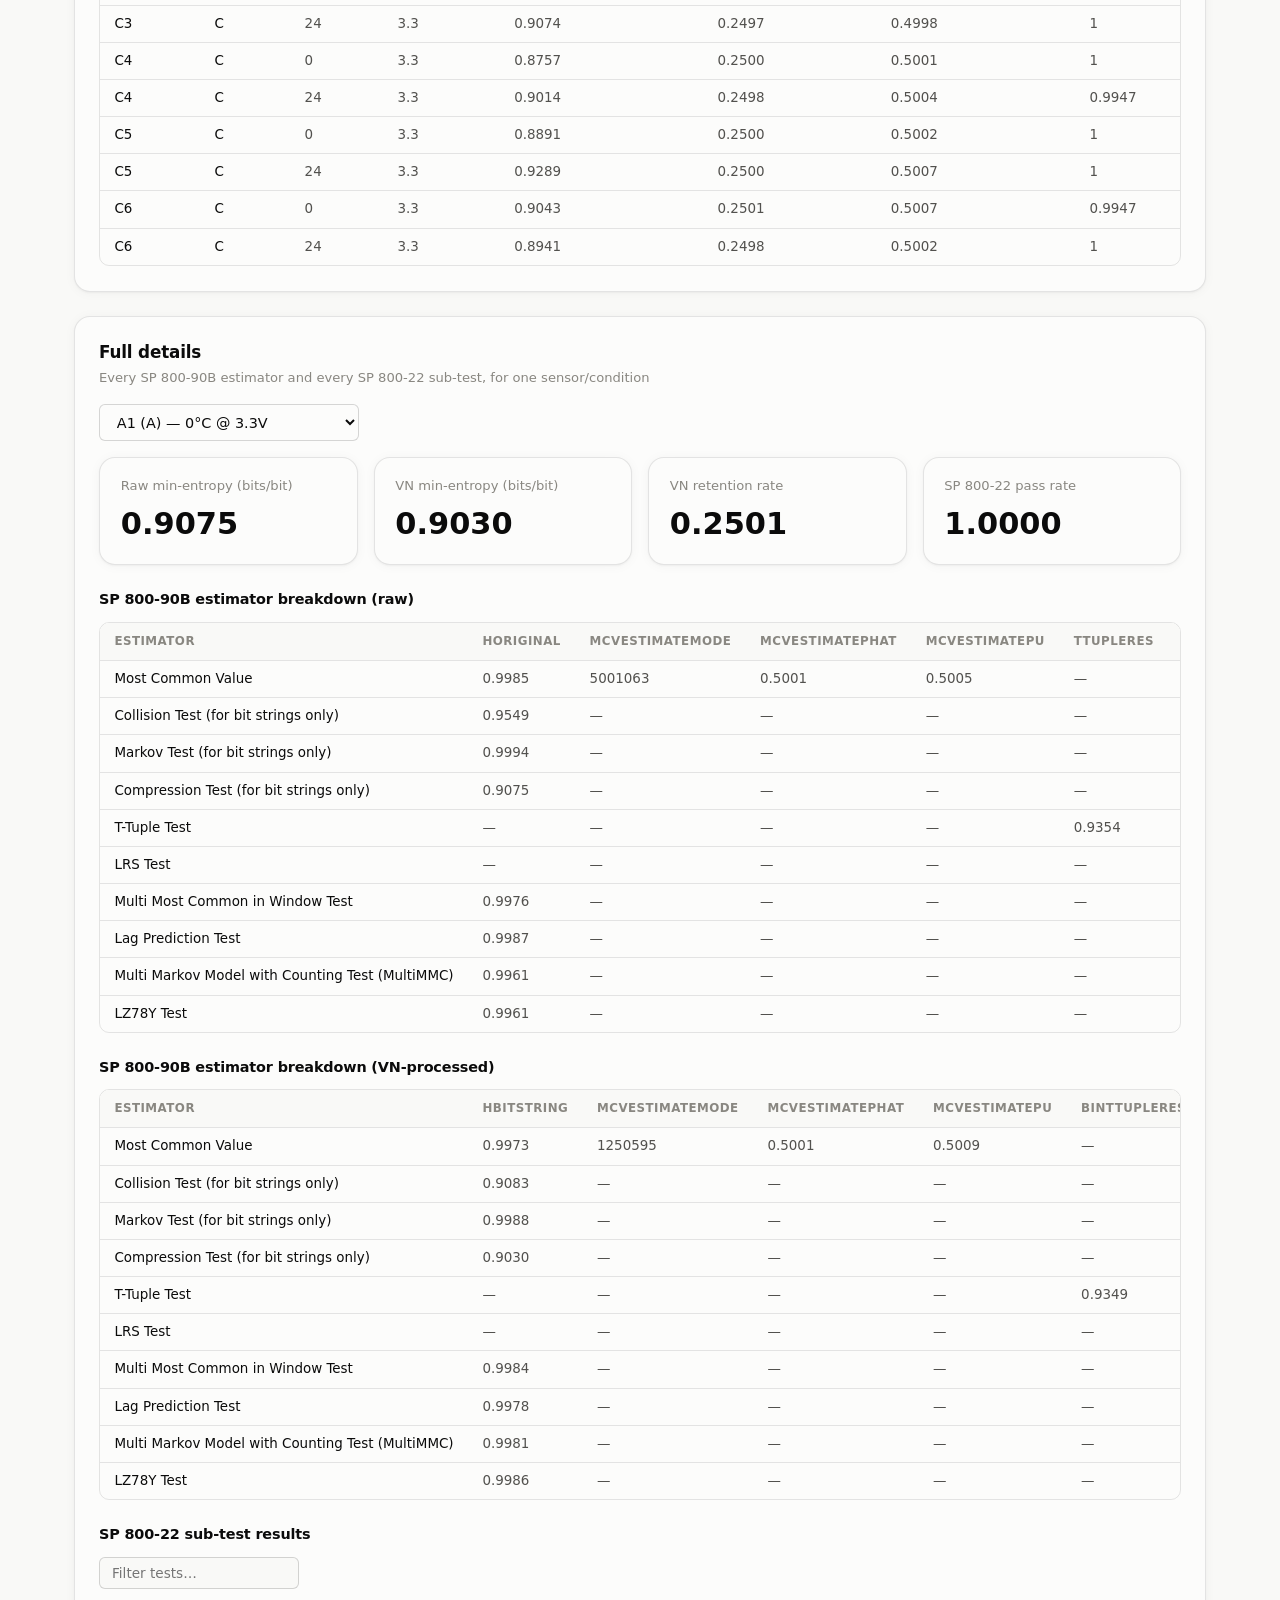
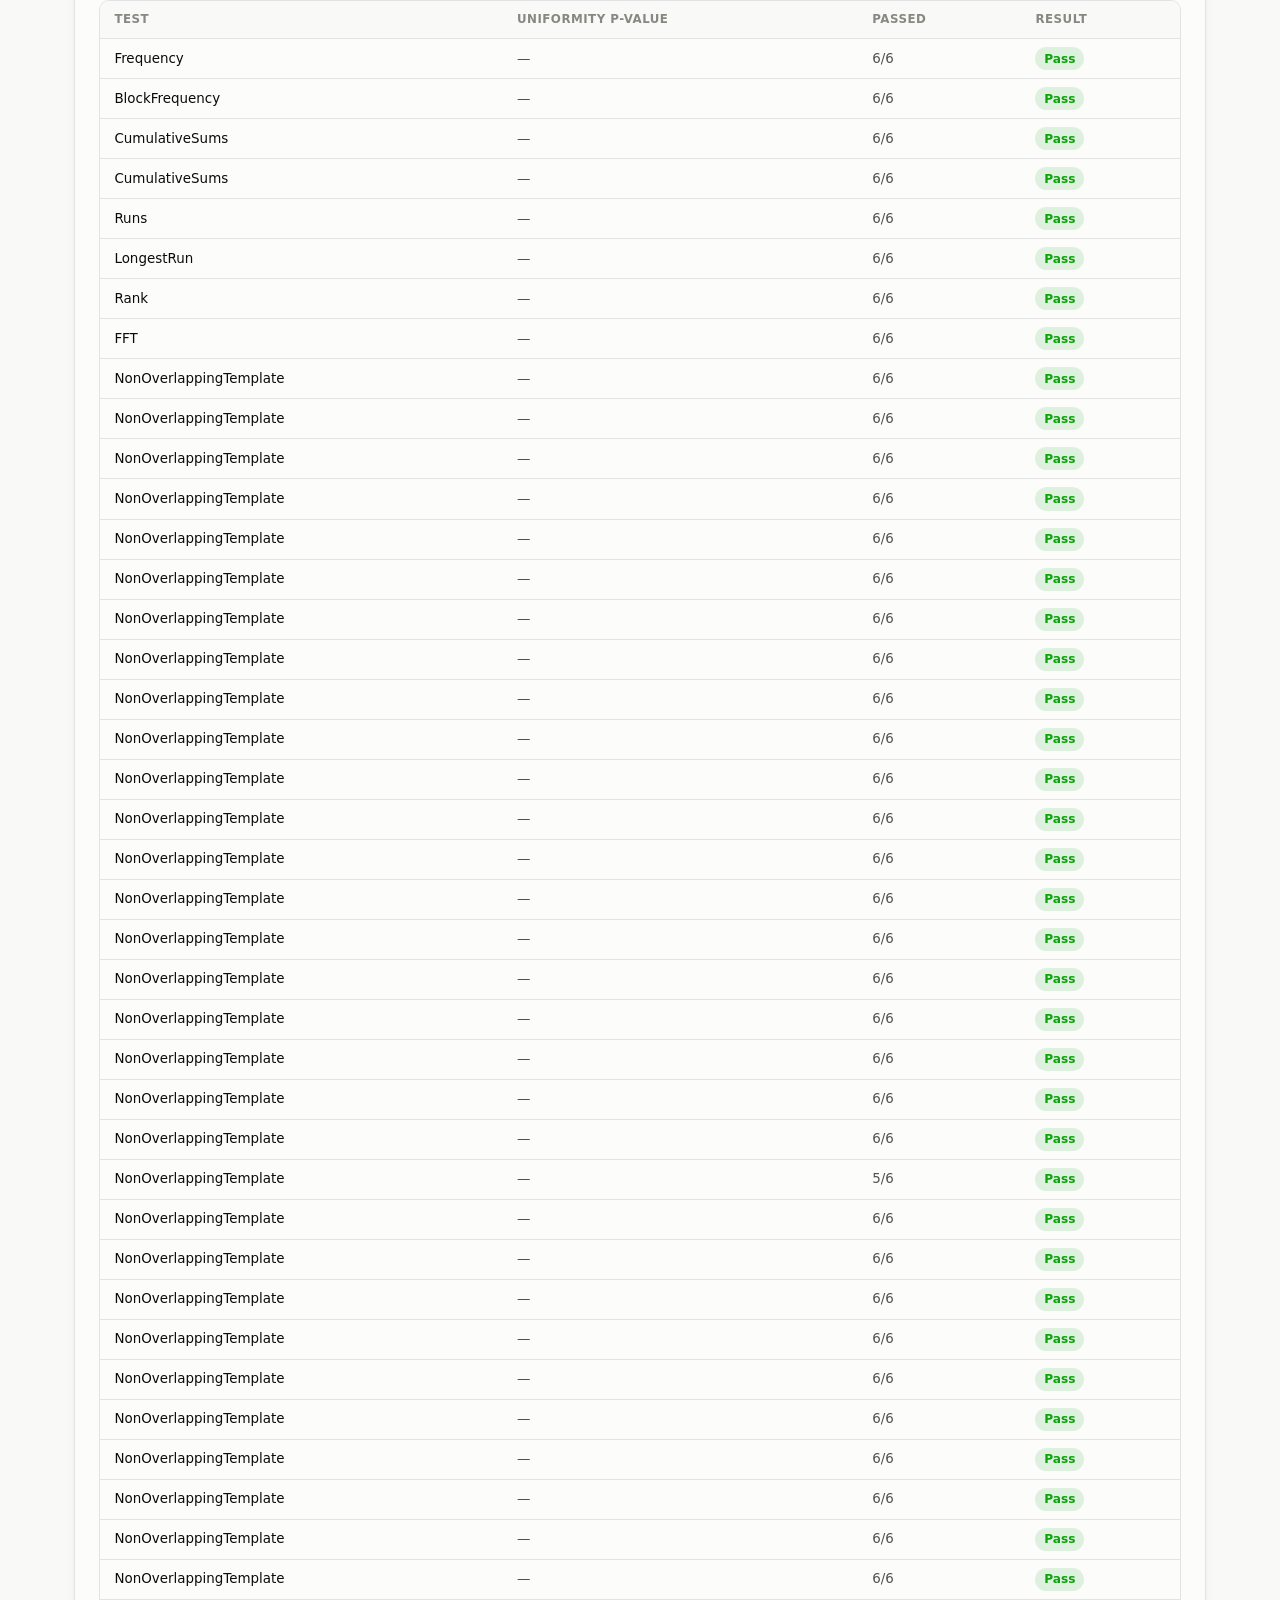
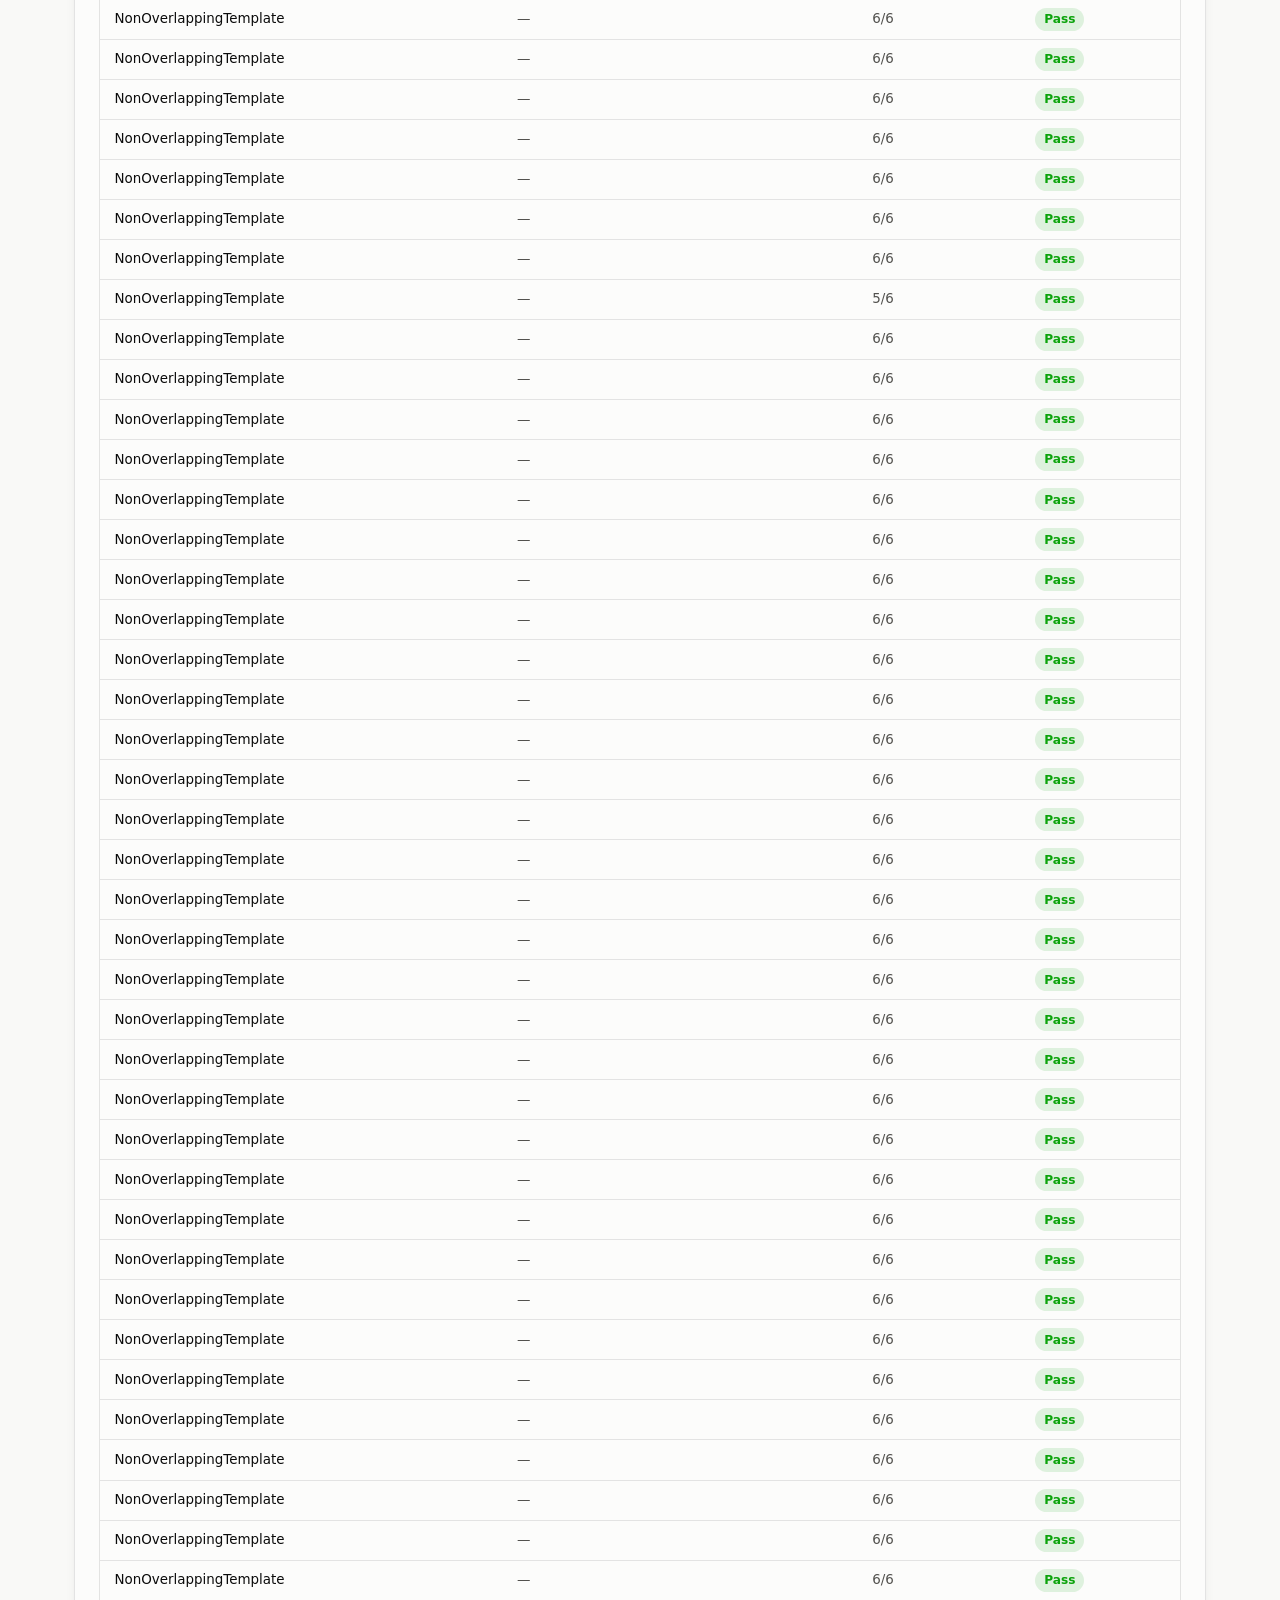
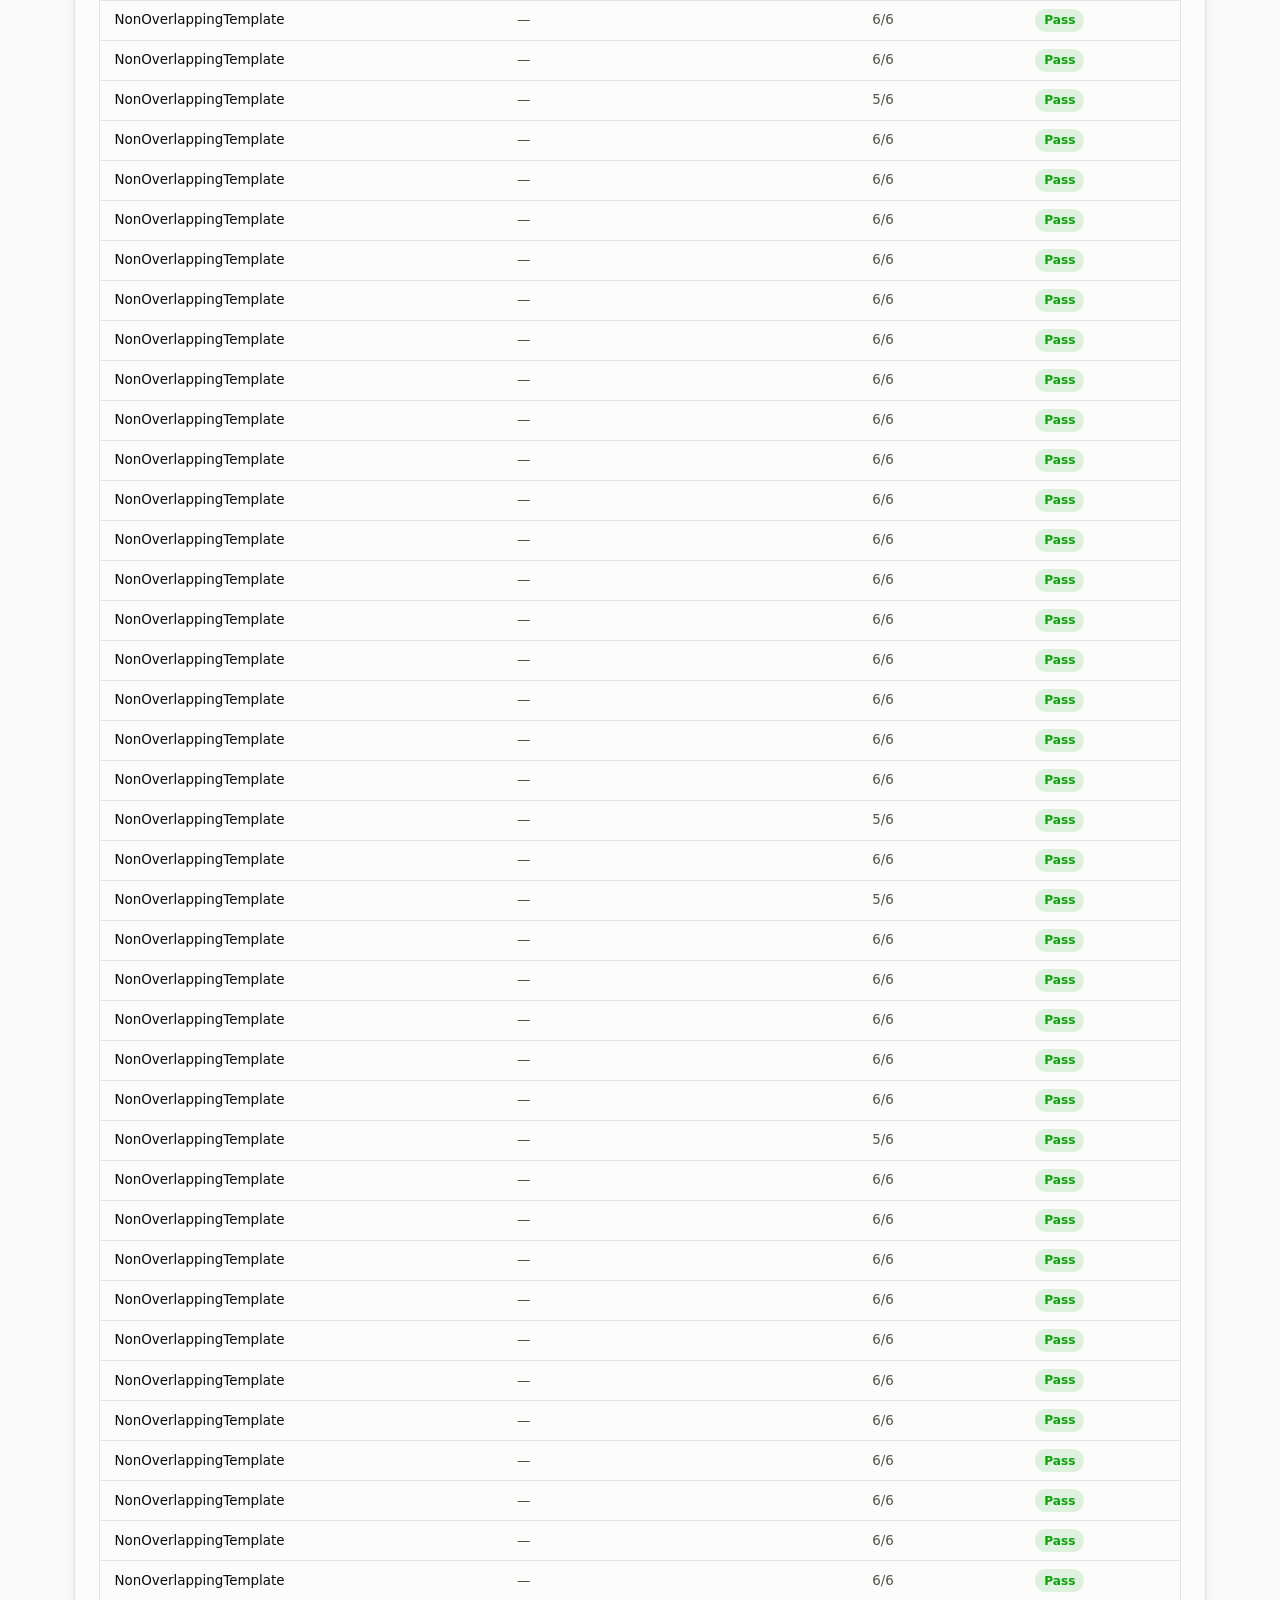
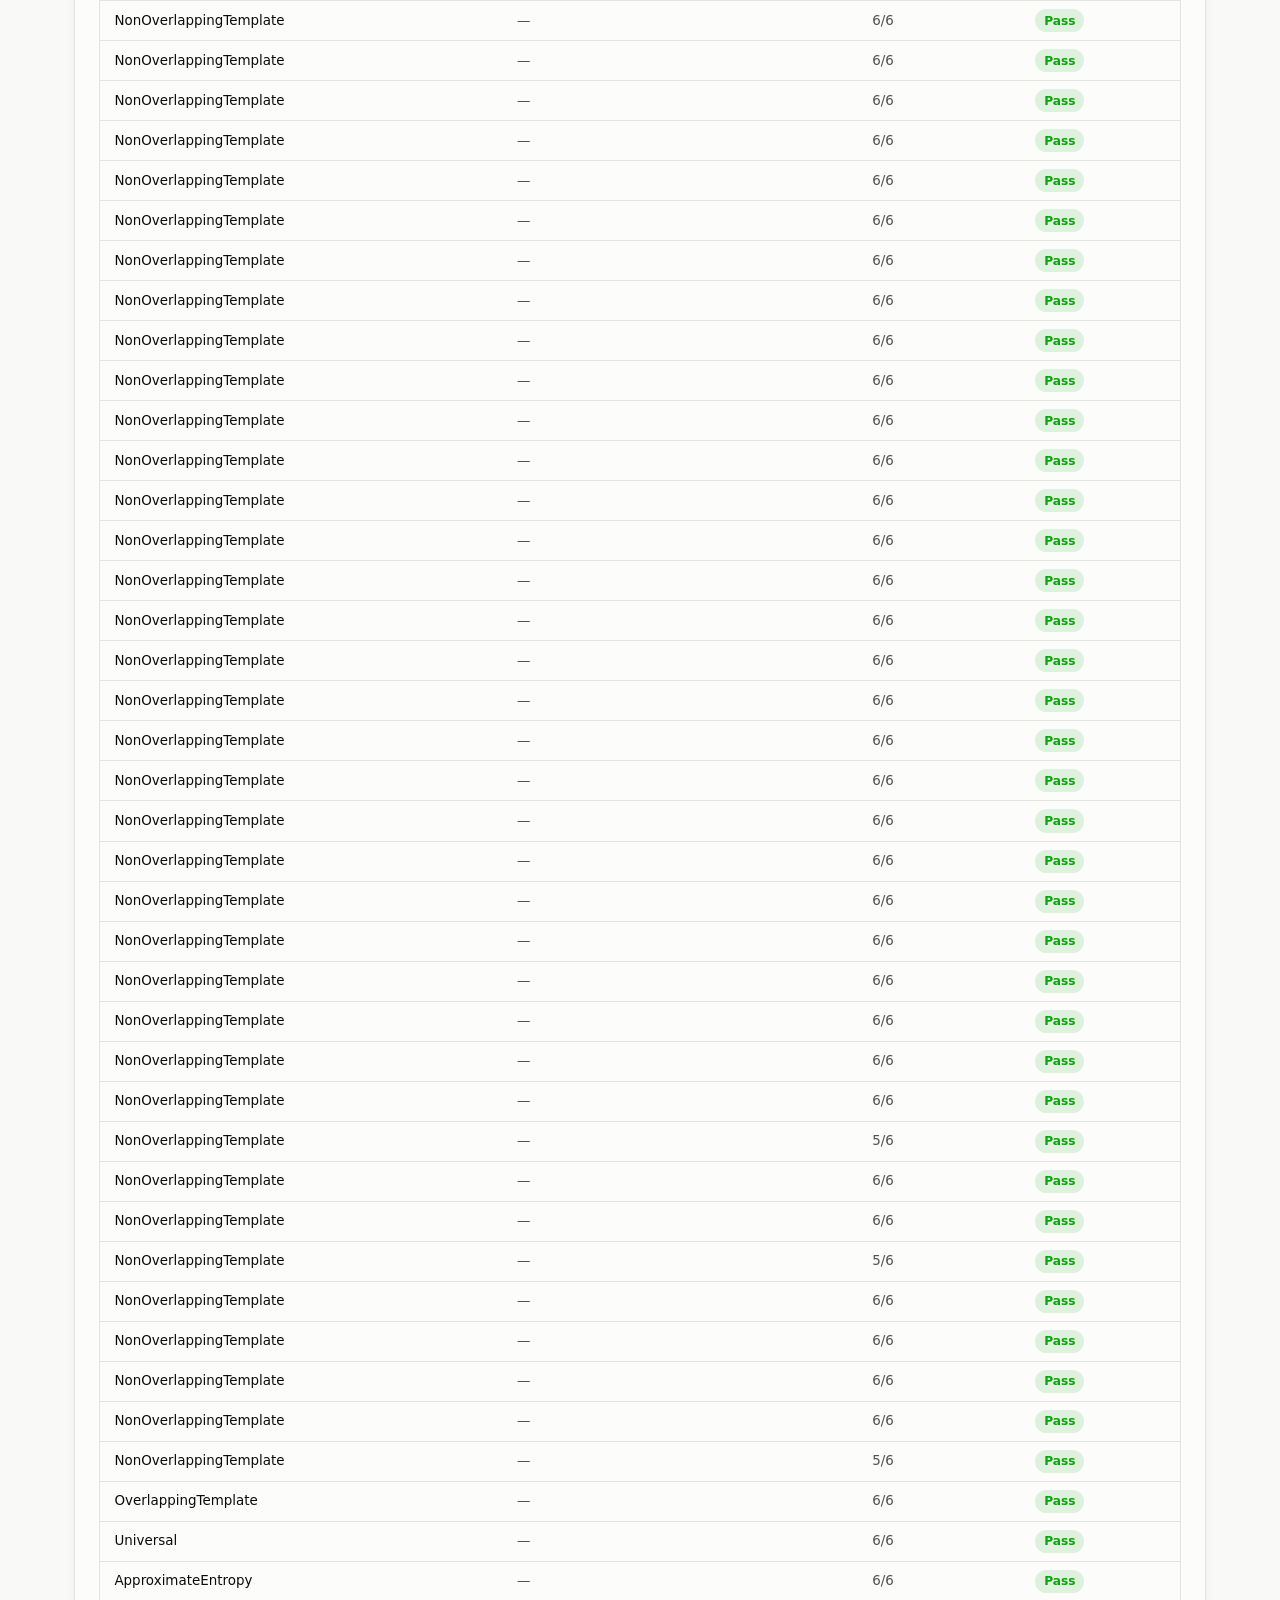
==== commit b134b30b: "Switch multi-bit LSB extraction to per-bit-position analysis; add bit-position comparison view The p" ====
--- a/docs/index.html
+++ b/docs/index.html
@@ -17,14 +17,20 @@
       <p class="subtitle">ADS1115 (16-bit ADC) entropy pipeline vs. Ayyada's MCP3008 (10-bit ADC) baseline</p>
     </div>
     <nav class="header-meta">
-      <a href="data/summary.csv">summary.csv</a>
-      <a href="data/full_details.json">full_details.json</a>
+      <a href="compare.html" target="_blank" rel="noopener" class="header-meta-cta">Compare bit positions &#8599;</a>
+      <a href="#" id="link-summary-csv">summary.csv</a>
+      <a href="#" id="link-details-json">full_details.json</a>
       <a href="https://github.com/ViravRakholiya/lm35-trng-analysis">Source repo</a>
     </nav>
   </div>
 </header>
 
 <main>
+  <section class="bit-switch-bar">
+    <span class="filter-group-label">ADC bit position (0 = LSB)</span>
+    <div class="pill-row" id="bit-switch"></div>
+  </section>
+
   <section class="stat-row" id="stat-row"></section>
 
   <section class="filter-bar" id="filter-bar">
@@ -177,6 +183,7 @@
 
 <div id="tooltip" class="tooltip" hidden></div>
 
+<script src="chart-utils.js"></script>
 <script src="app.js"></script>
 </body>
 </html>
--- a/docs/styles.css
+++ b/docs/styles.css
@@ -136,6 +136,13 @@
   transition: background 0.15s ease;
 }
 .header-meta a:hover { background: rgba(255, 255, 255, 0.08); }
+.header-meta-cta {
+  background: var(--series-a);
+  border-color: var(--series-a) !important;
+  color: #ffffff !important;
+  font-weight: 600;
+}
+.header-meta-cta:hover { opacity: 0.88; }
 
 main {
   max-width: 1180px;
@@ -174,6 +181,22 @@
 .stat-label { color: var(--ink-muted); font-size: 0.82rem; margin-bottom: 0.35rem; }
 .stat-value { font-size: 1.9rem; font-weight: 600; font-variant-numeric: proportional-nums; }
 .stat-sub { color: var(--ink-muted); font-size: 0.78rem; margin-top: 0.2rem; }
+
+/* ---------------------------------------------------------------------
+   Bit position switcher
+   --------------------------------------------------------------------- */
+.bit-switch-bar {
+  background: var(--surface);
+  border: 1px solid var(--border);
+  border-radius: var(--radius-lg);
+  box-shadow: var(--shadow-card);
+  padding: 1rem 1.3rem;
+  display: flex;
+  align-items: center;
+  gap: 1rem;
+  flex-wrap: wrap;
+}
+.bit-switch-bar .pill-row { max-width: none; }
 
 /* ---------------------------------------------------------------------
    Filter bar
@@ -375,6 +398,9 @@
 tbody tr:last-child td { border-bottom: none; }
 tbody tr:hover td { background: var(--page); }
 tbody td:first-child, tbody td.text-cell { font-variant-numeric: normal; color: var(--ink-primary); }
+.pending-row td { color: var(--ink-muted); font-style: italic; }
+.empty-cell { color: var(--ink-muted); text-align: center; }
+#overview-table thead th, #pivot-table thead th { cursor: default; }
 .badge {
   display: inline-flex;
   align-items: center;
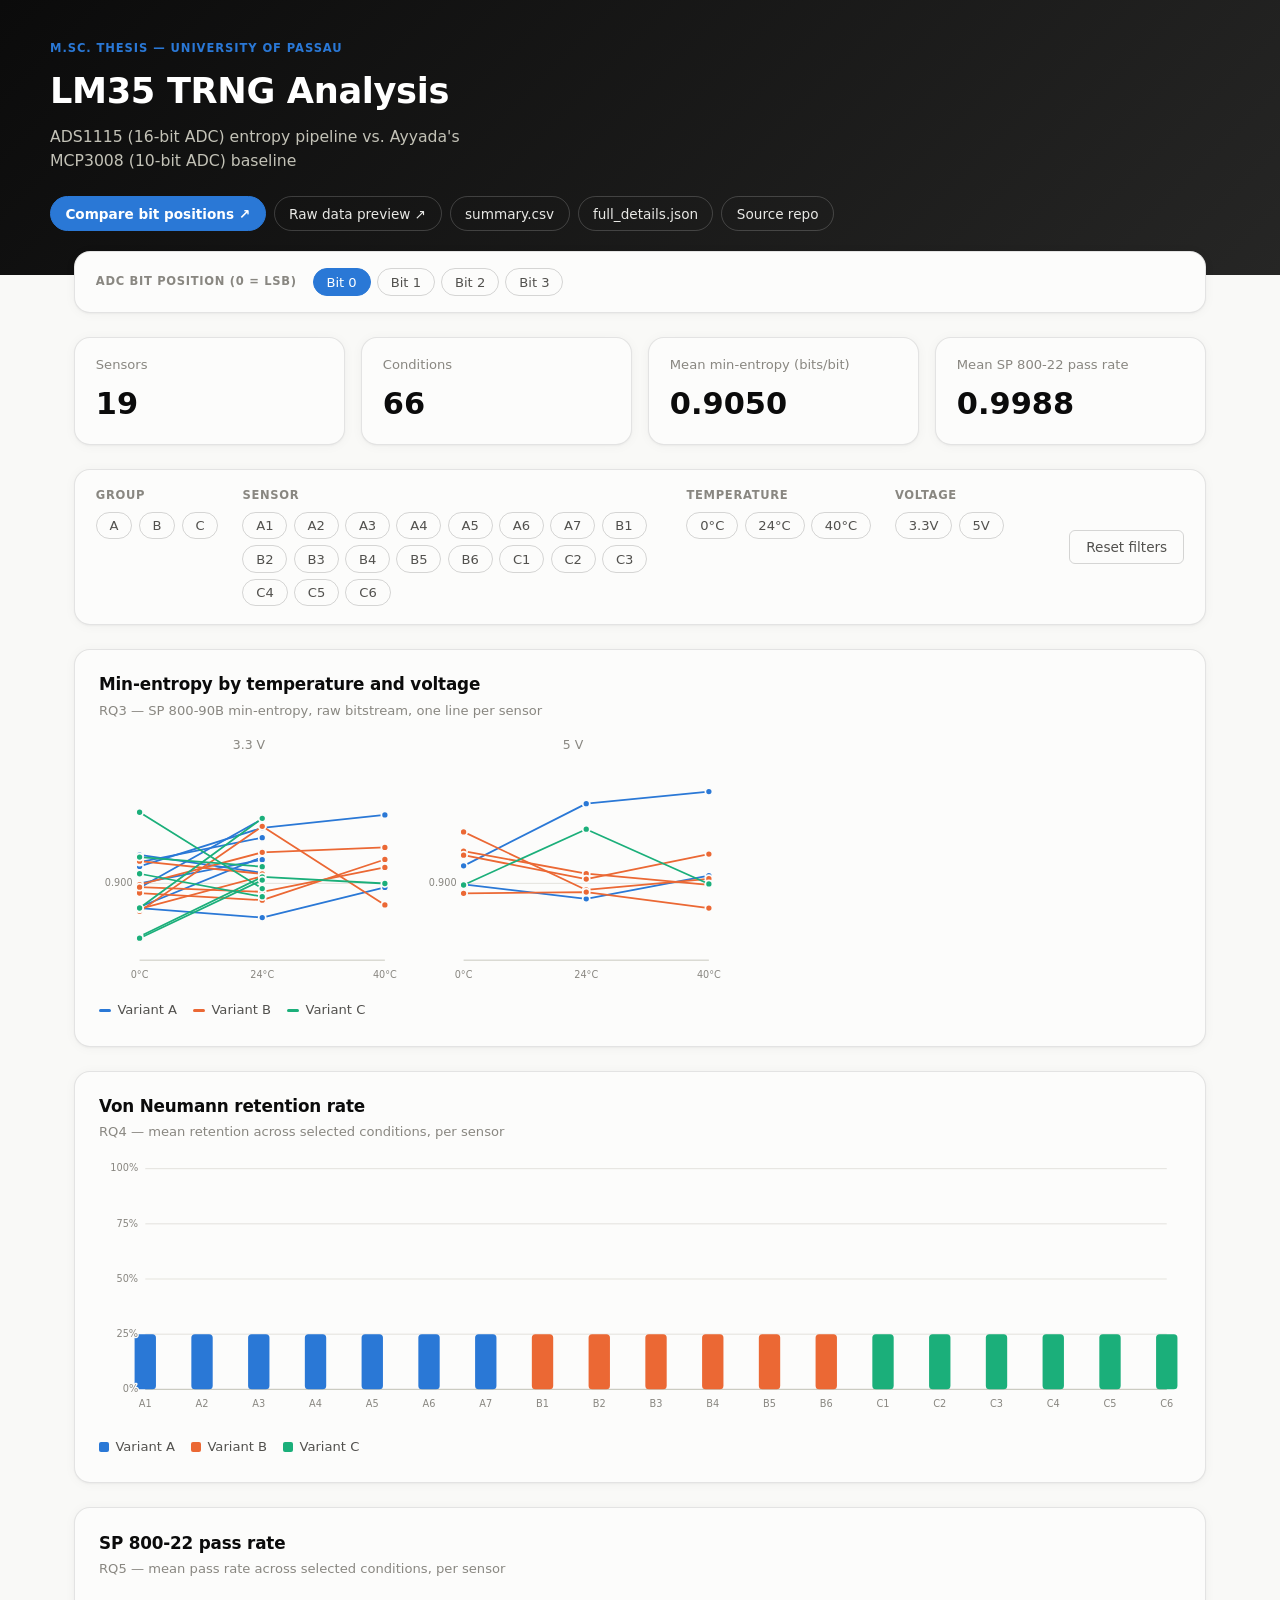
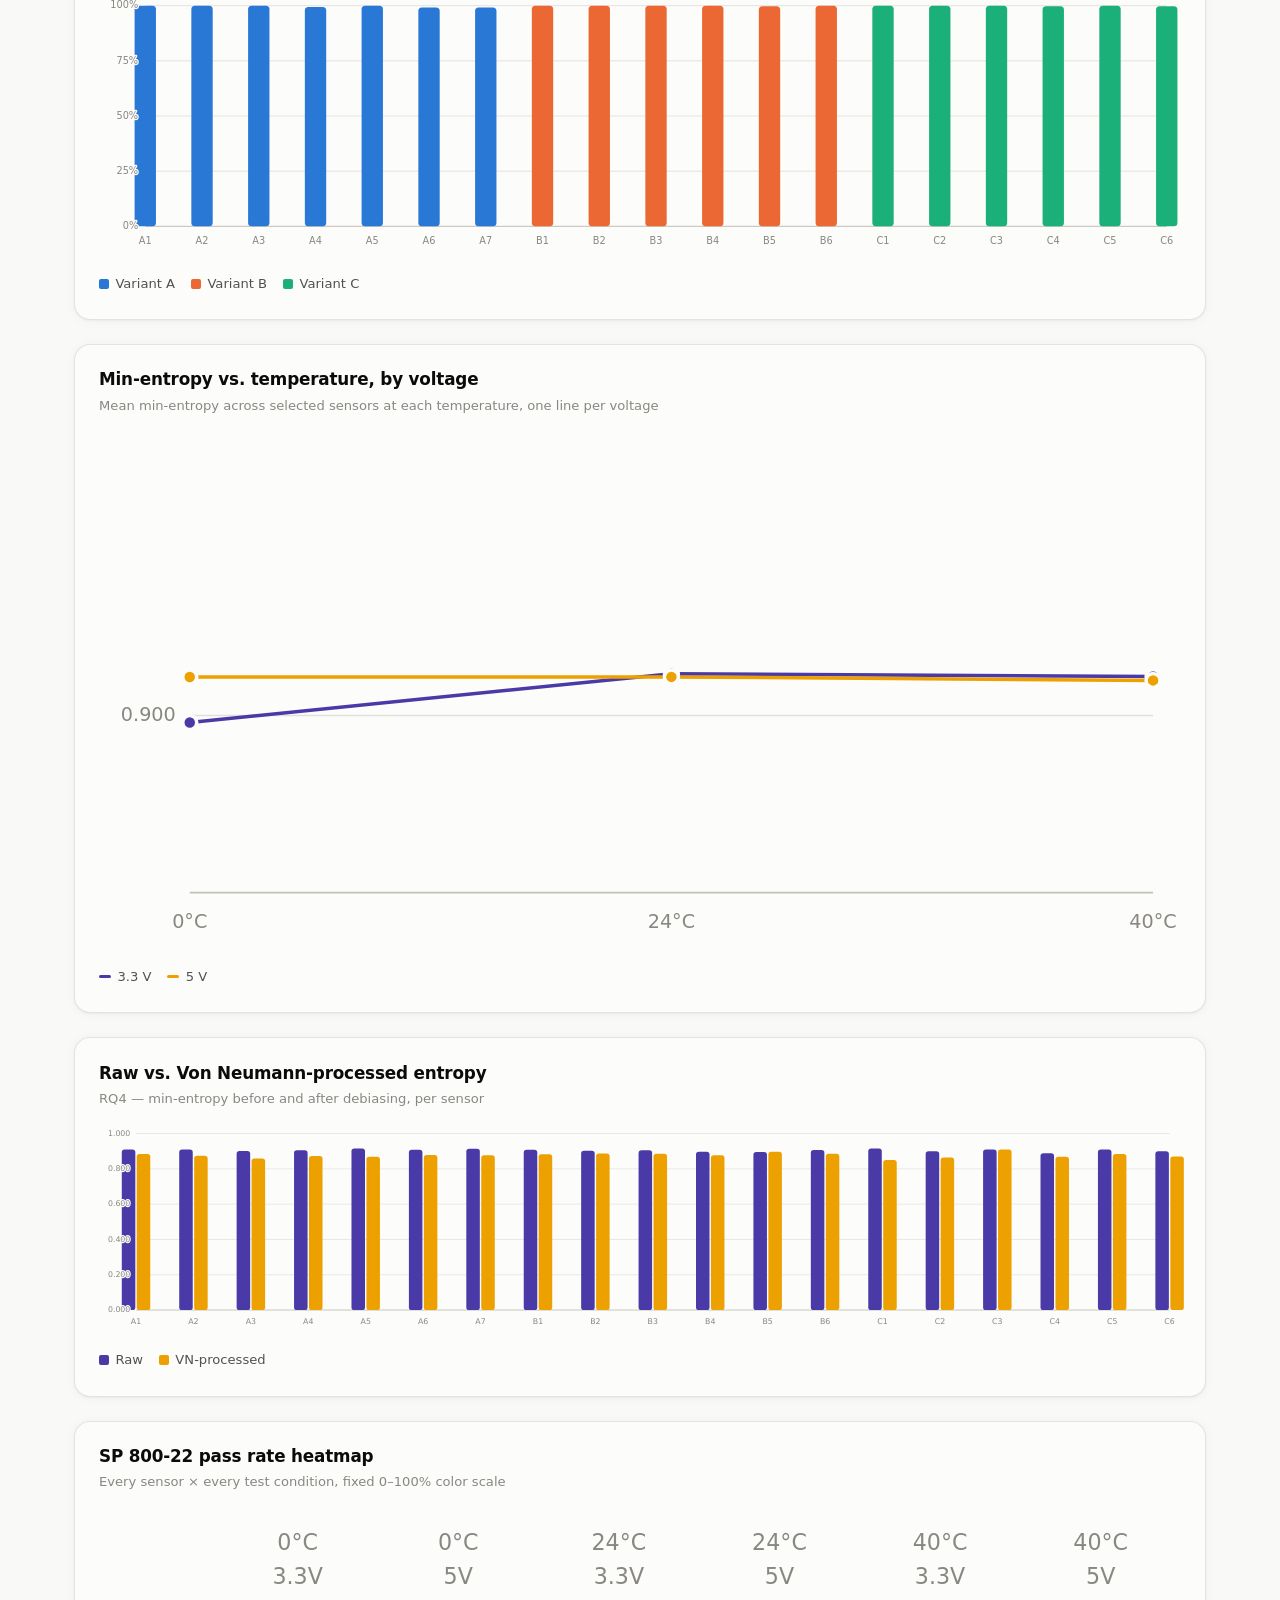
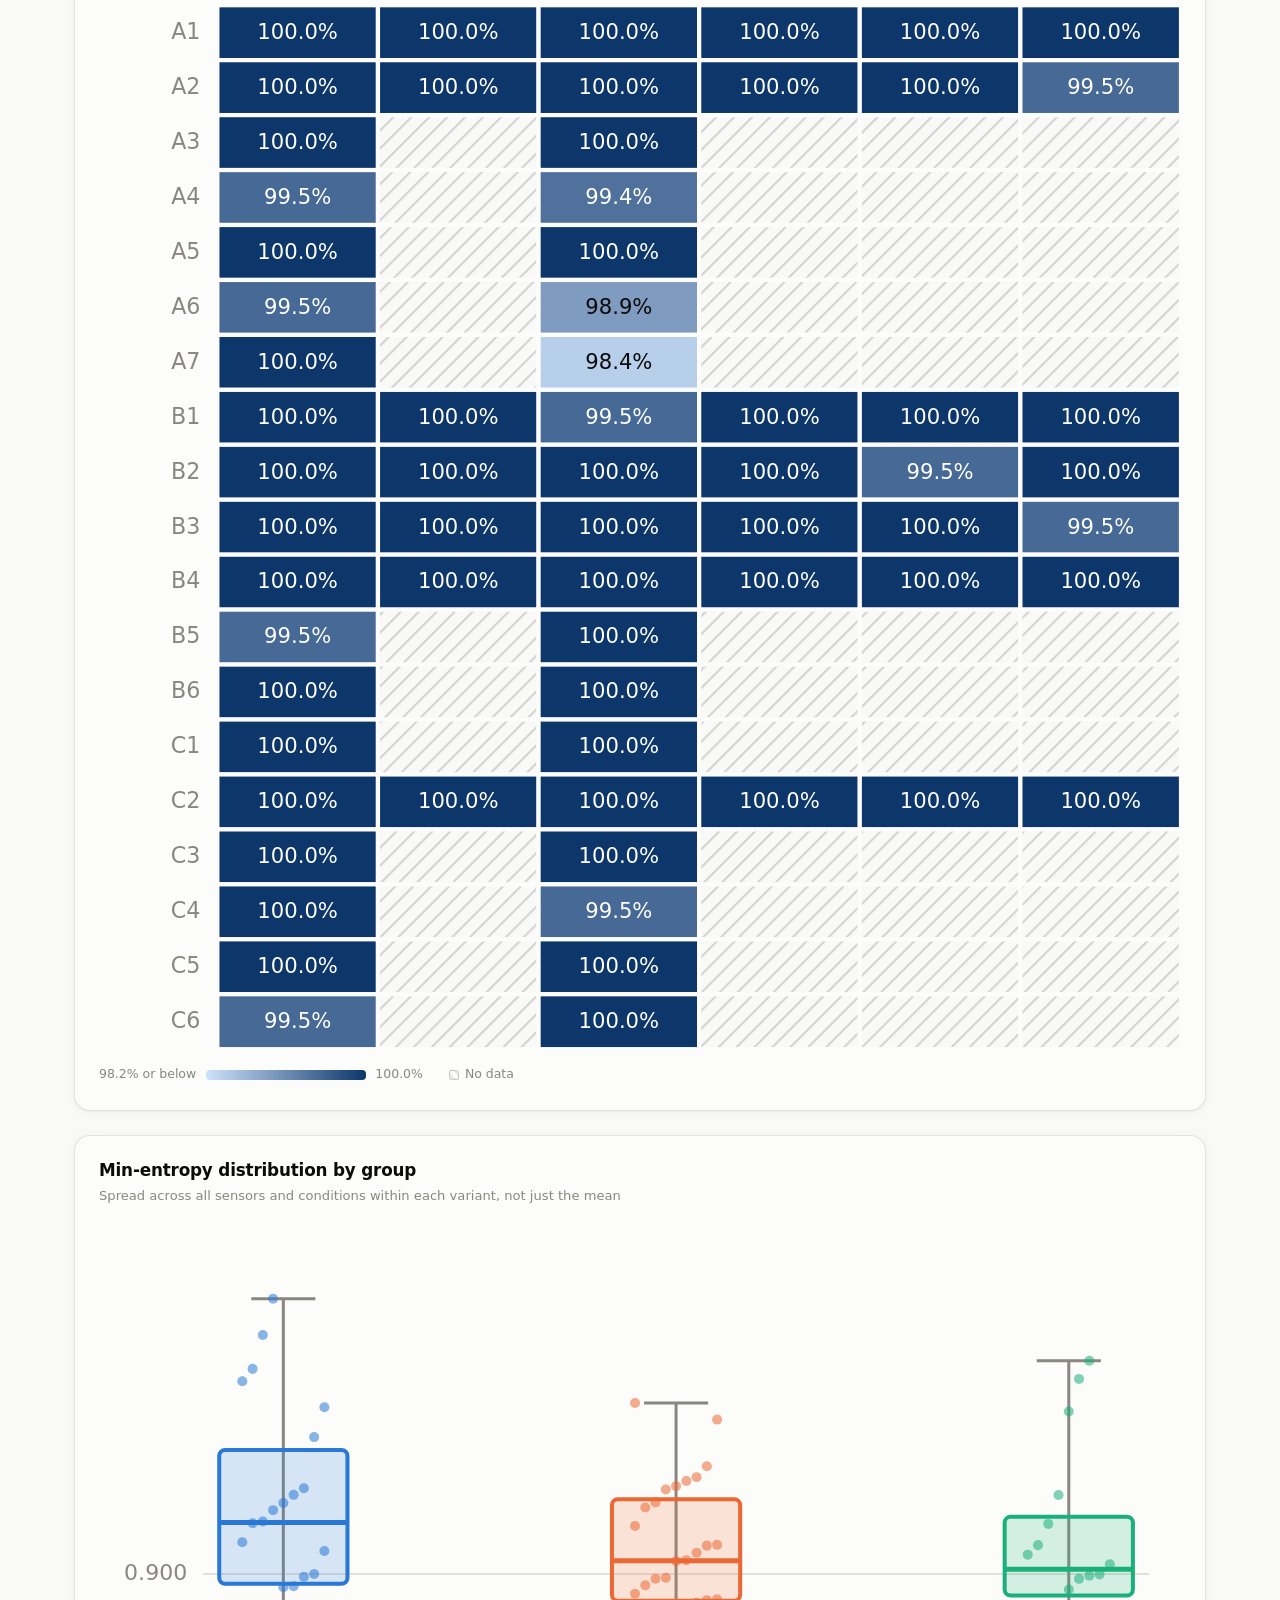
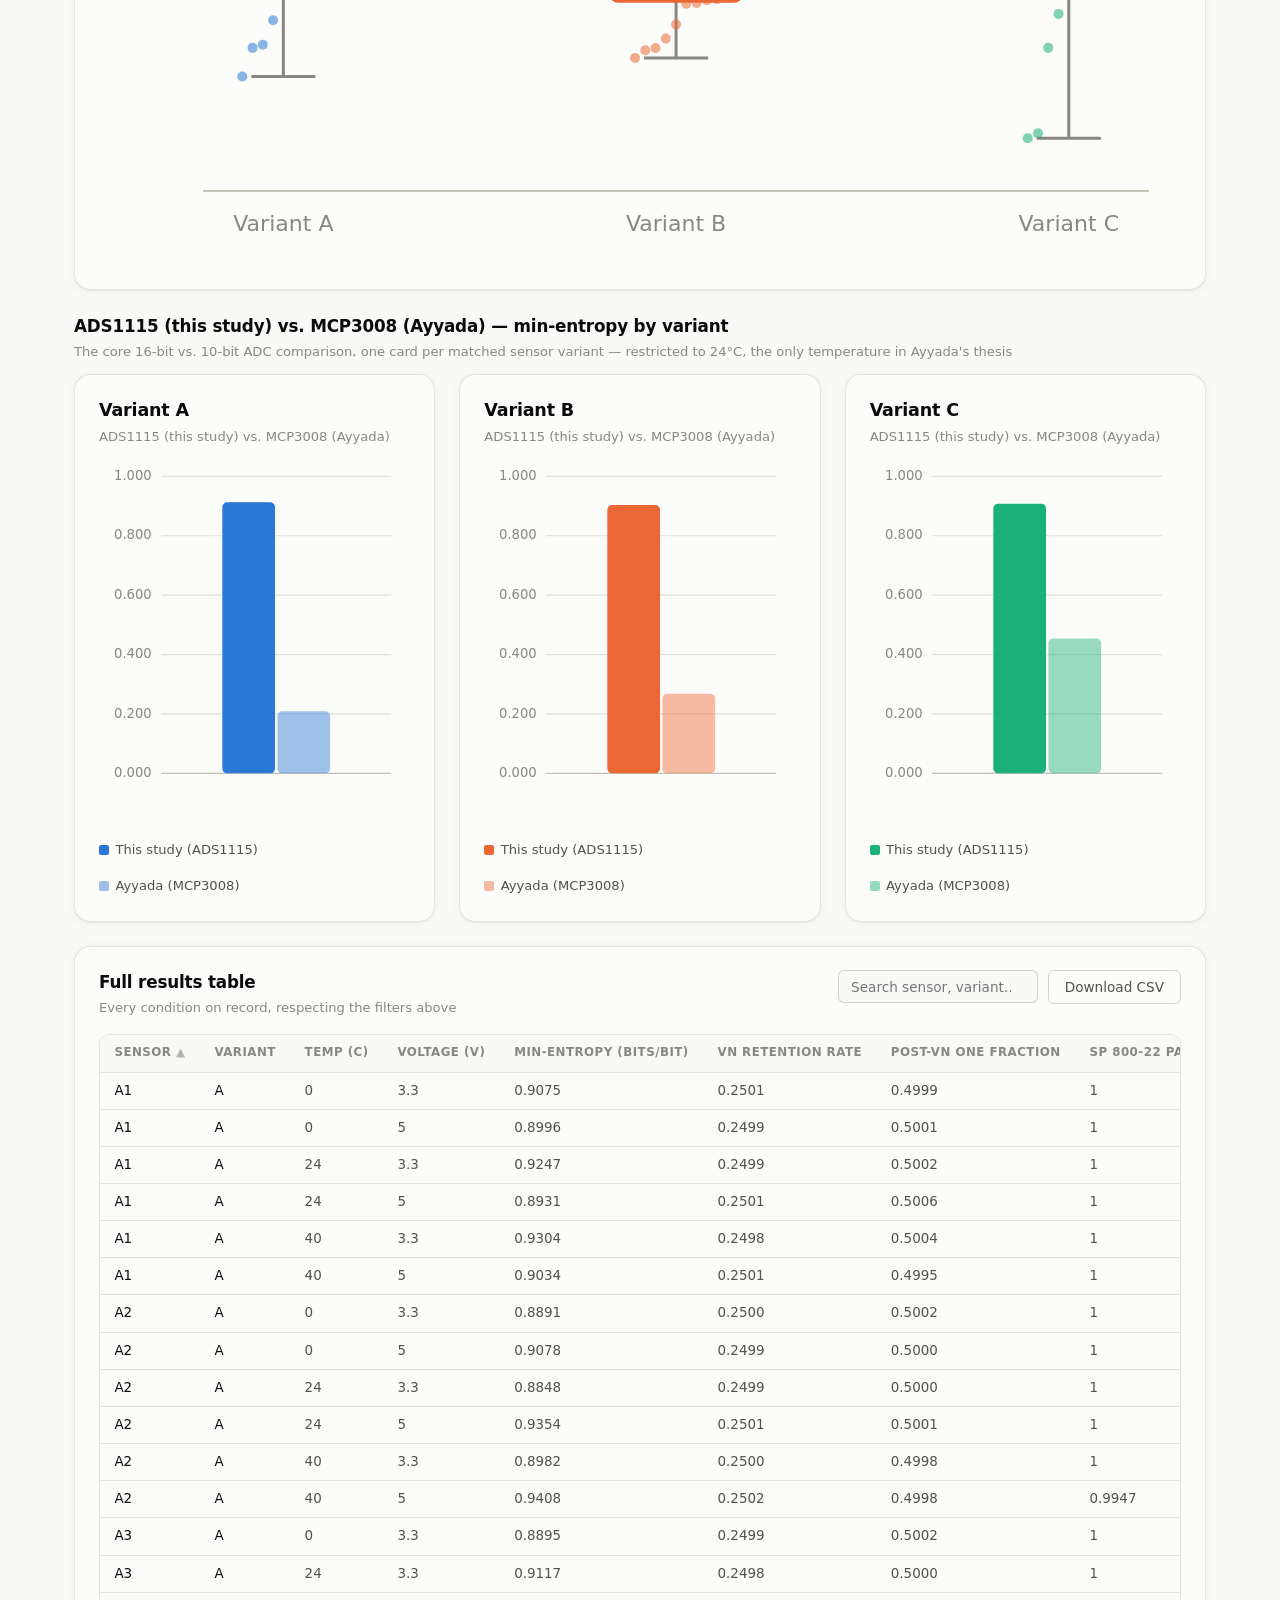
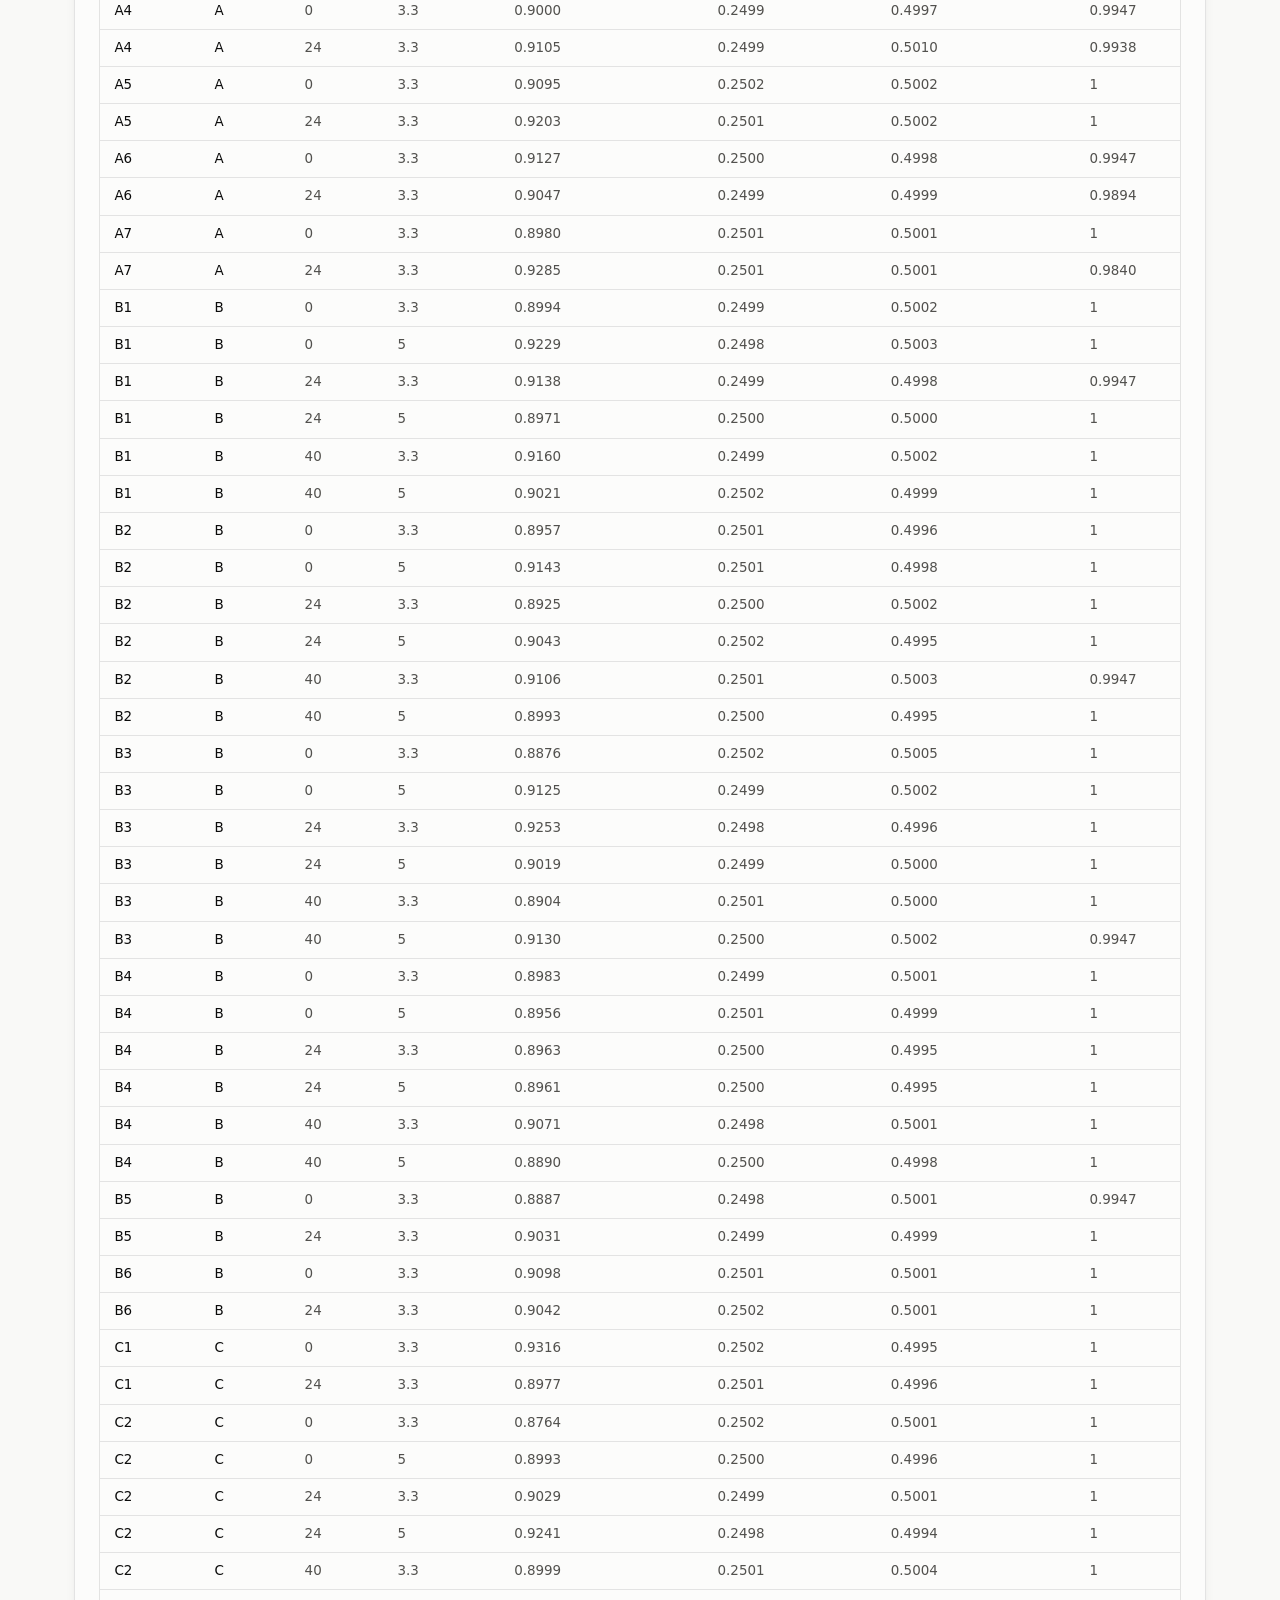
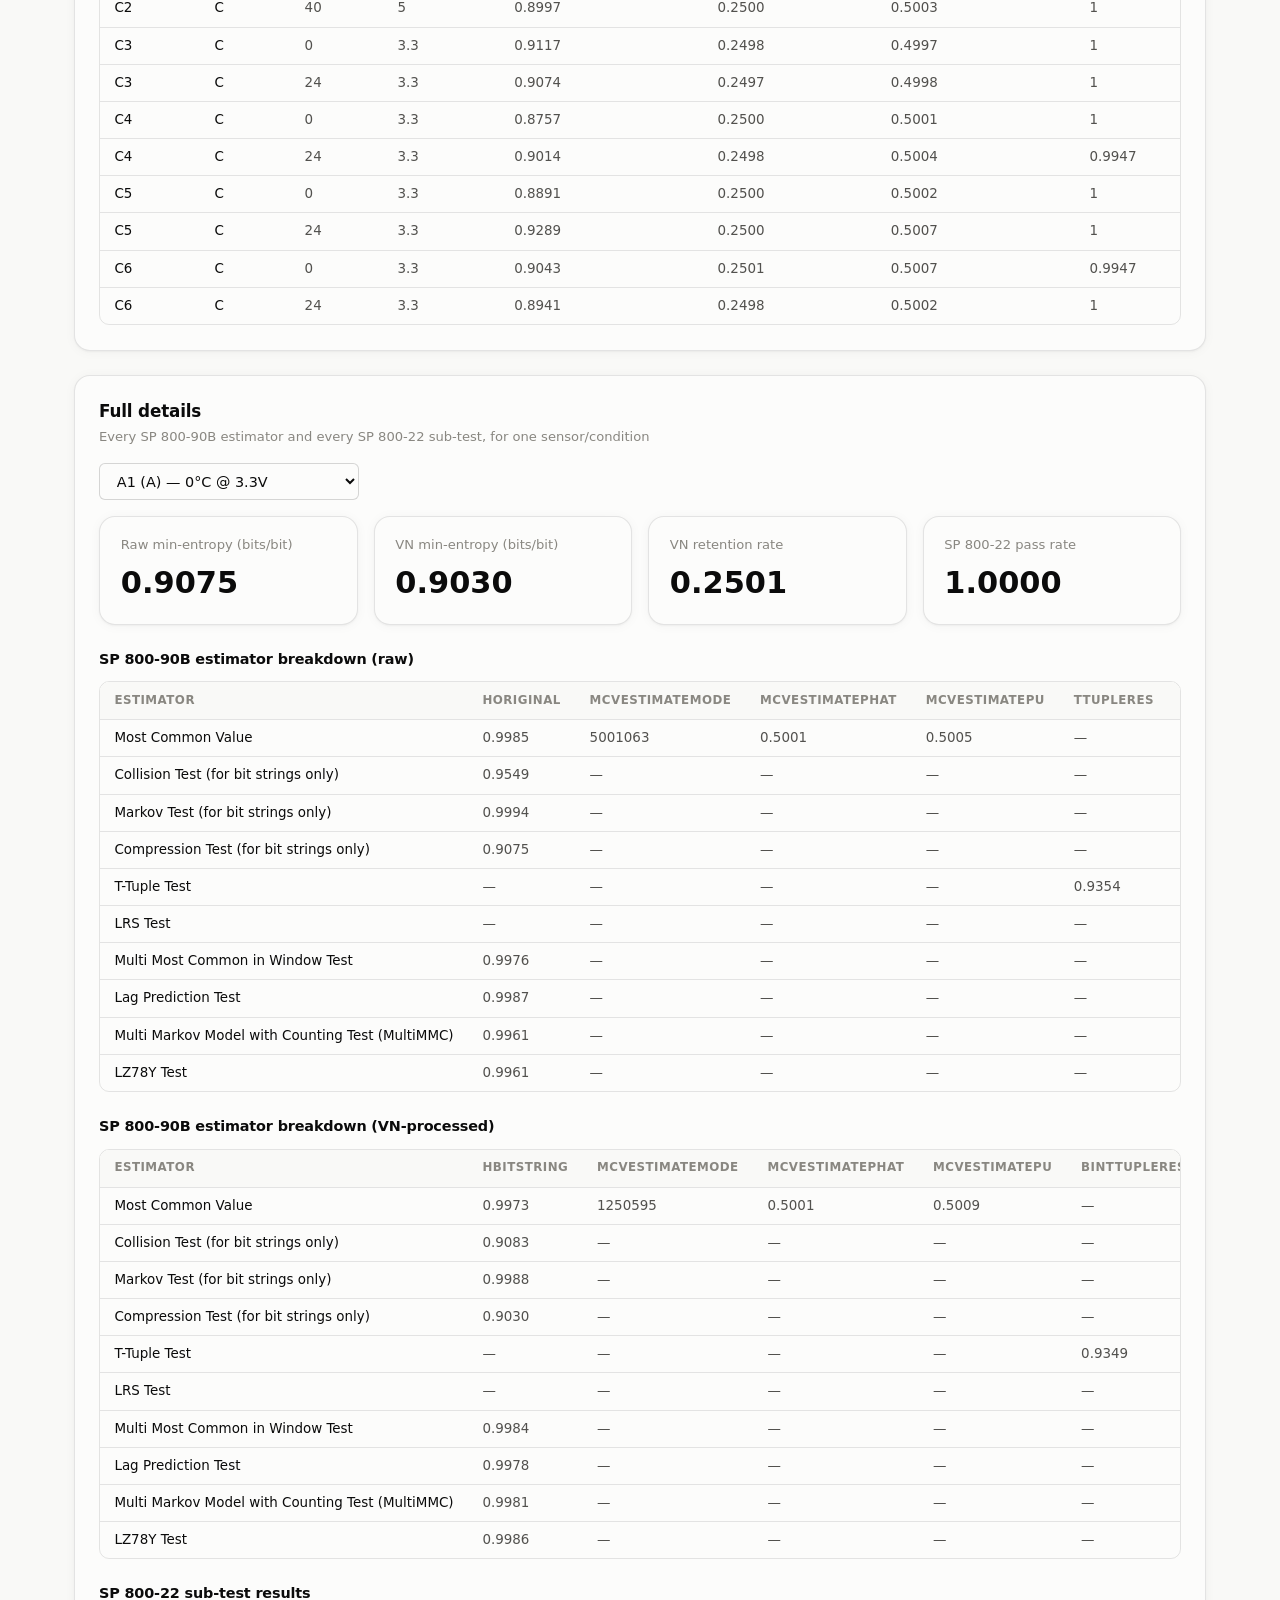
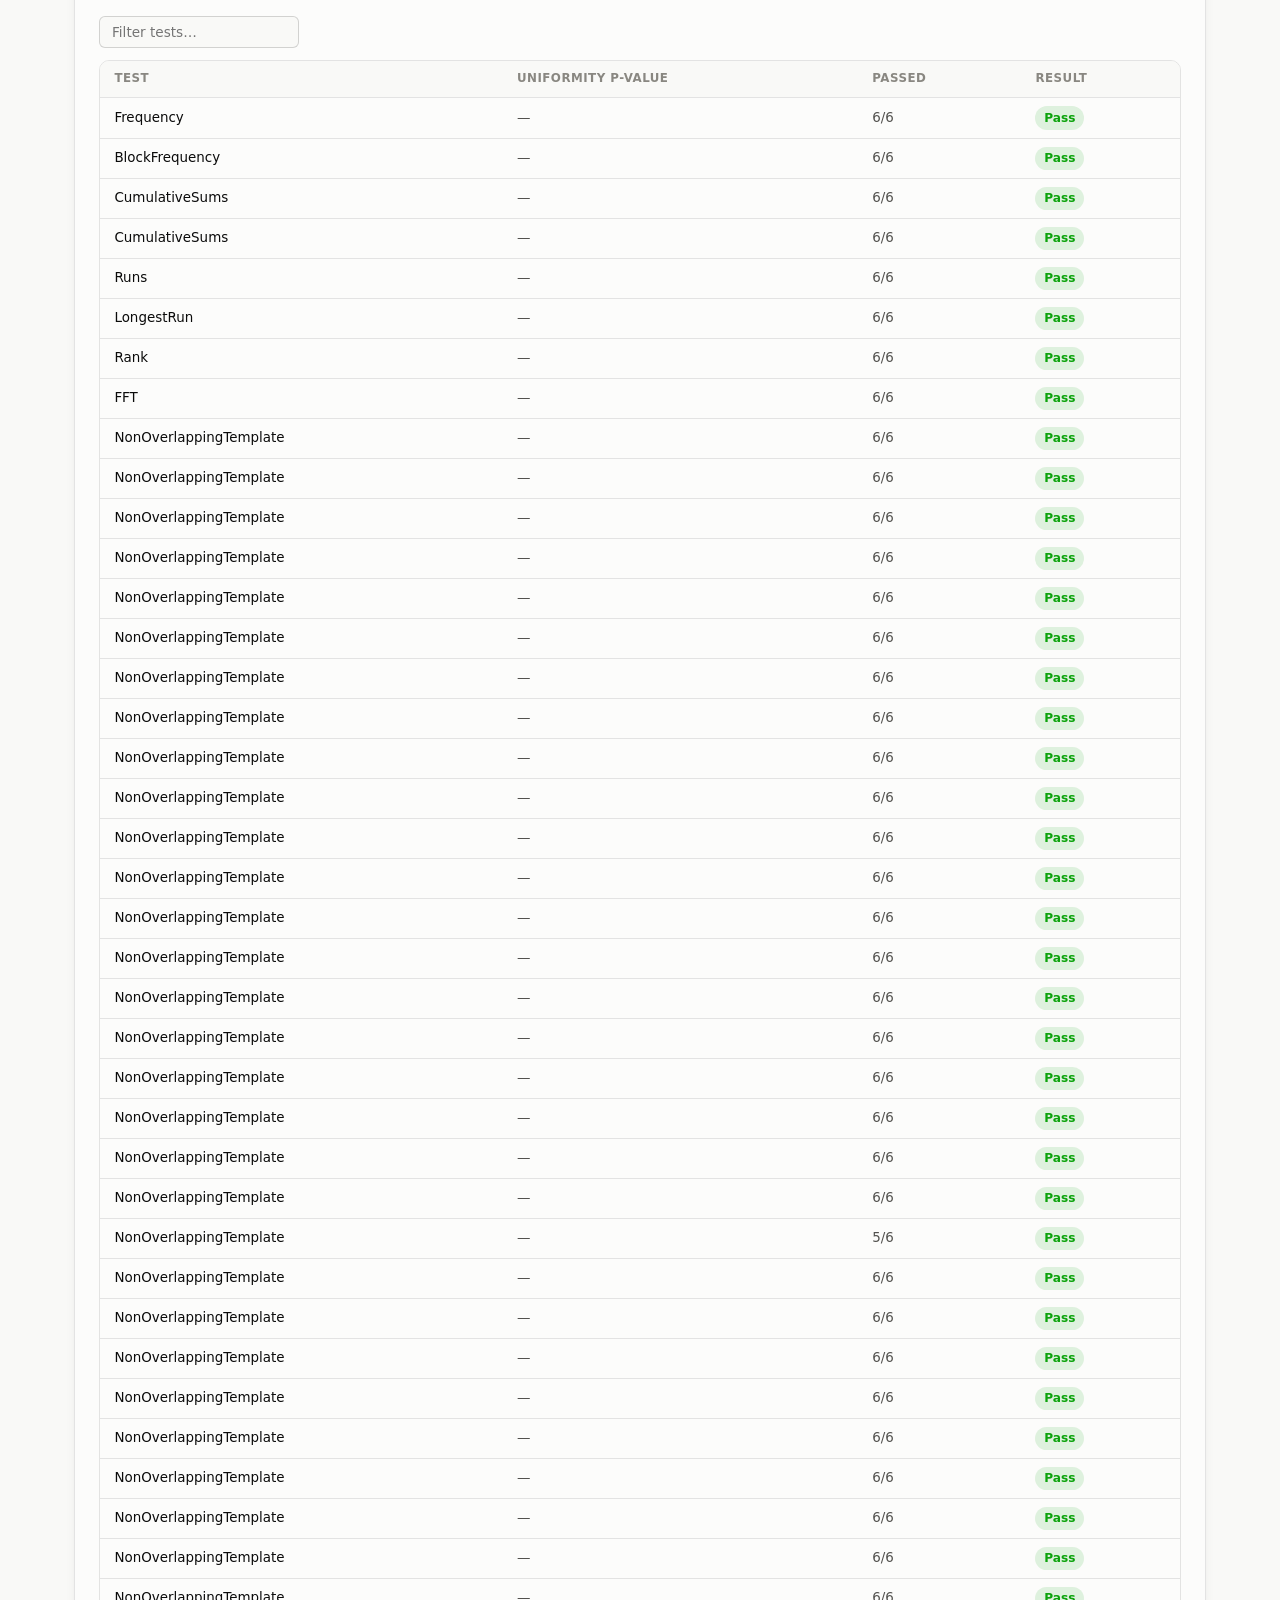
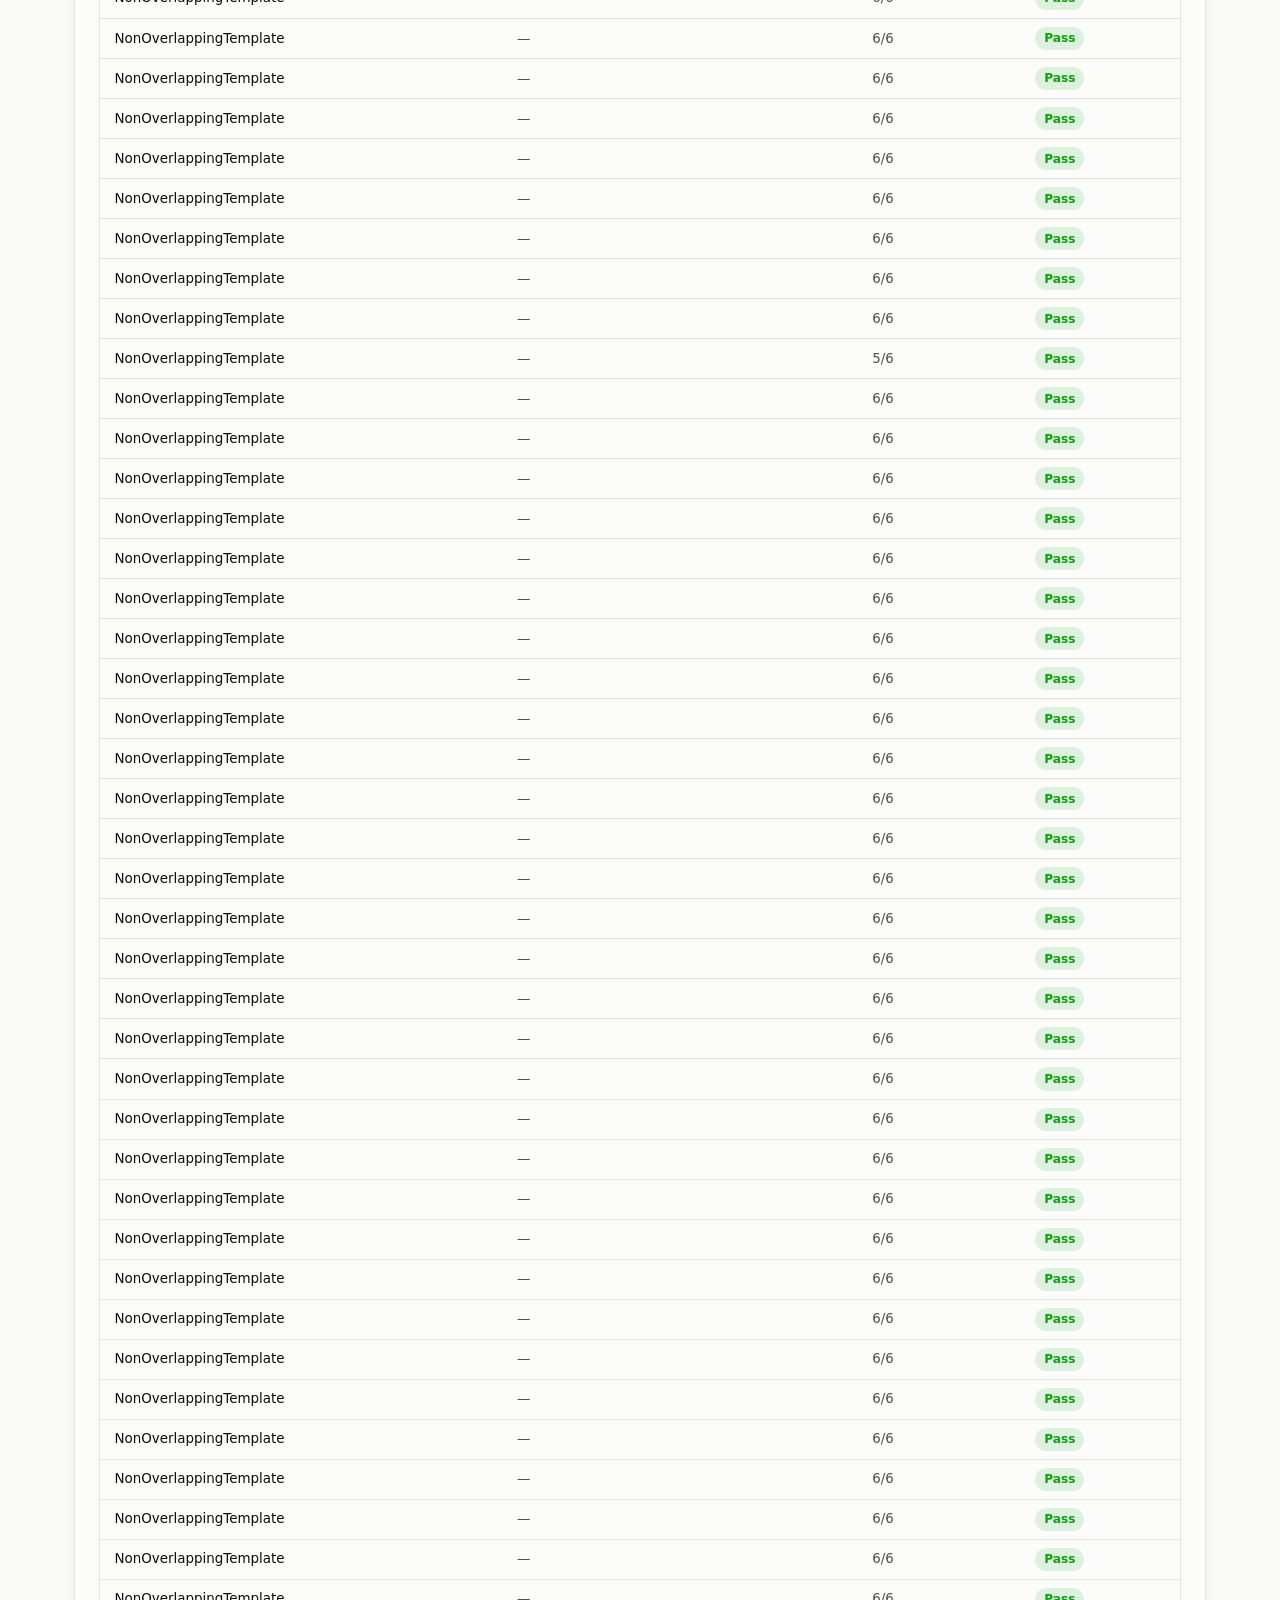
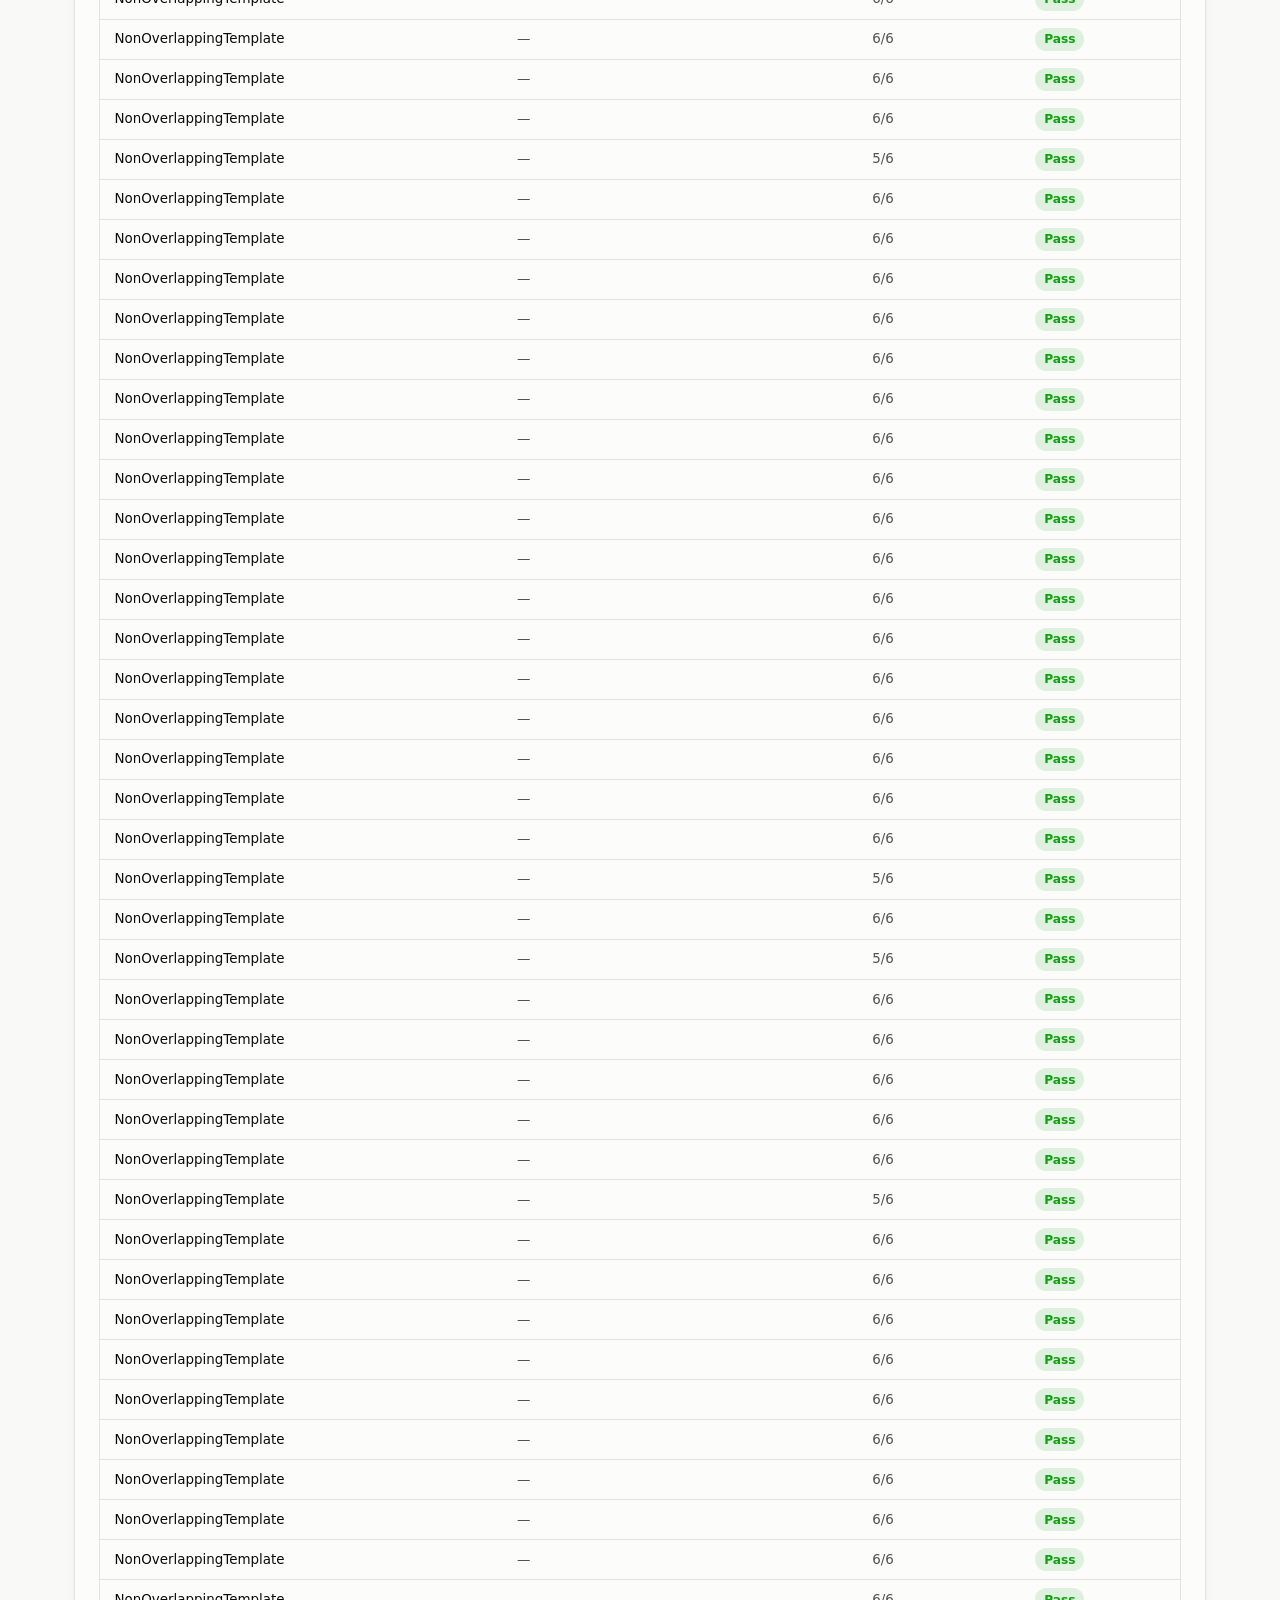
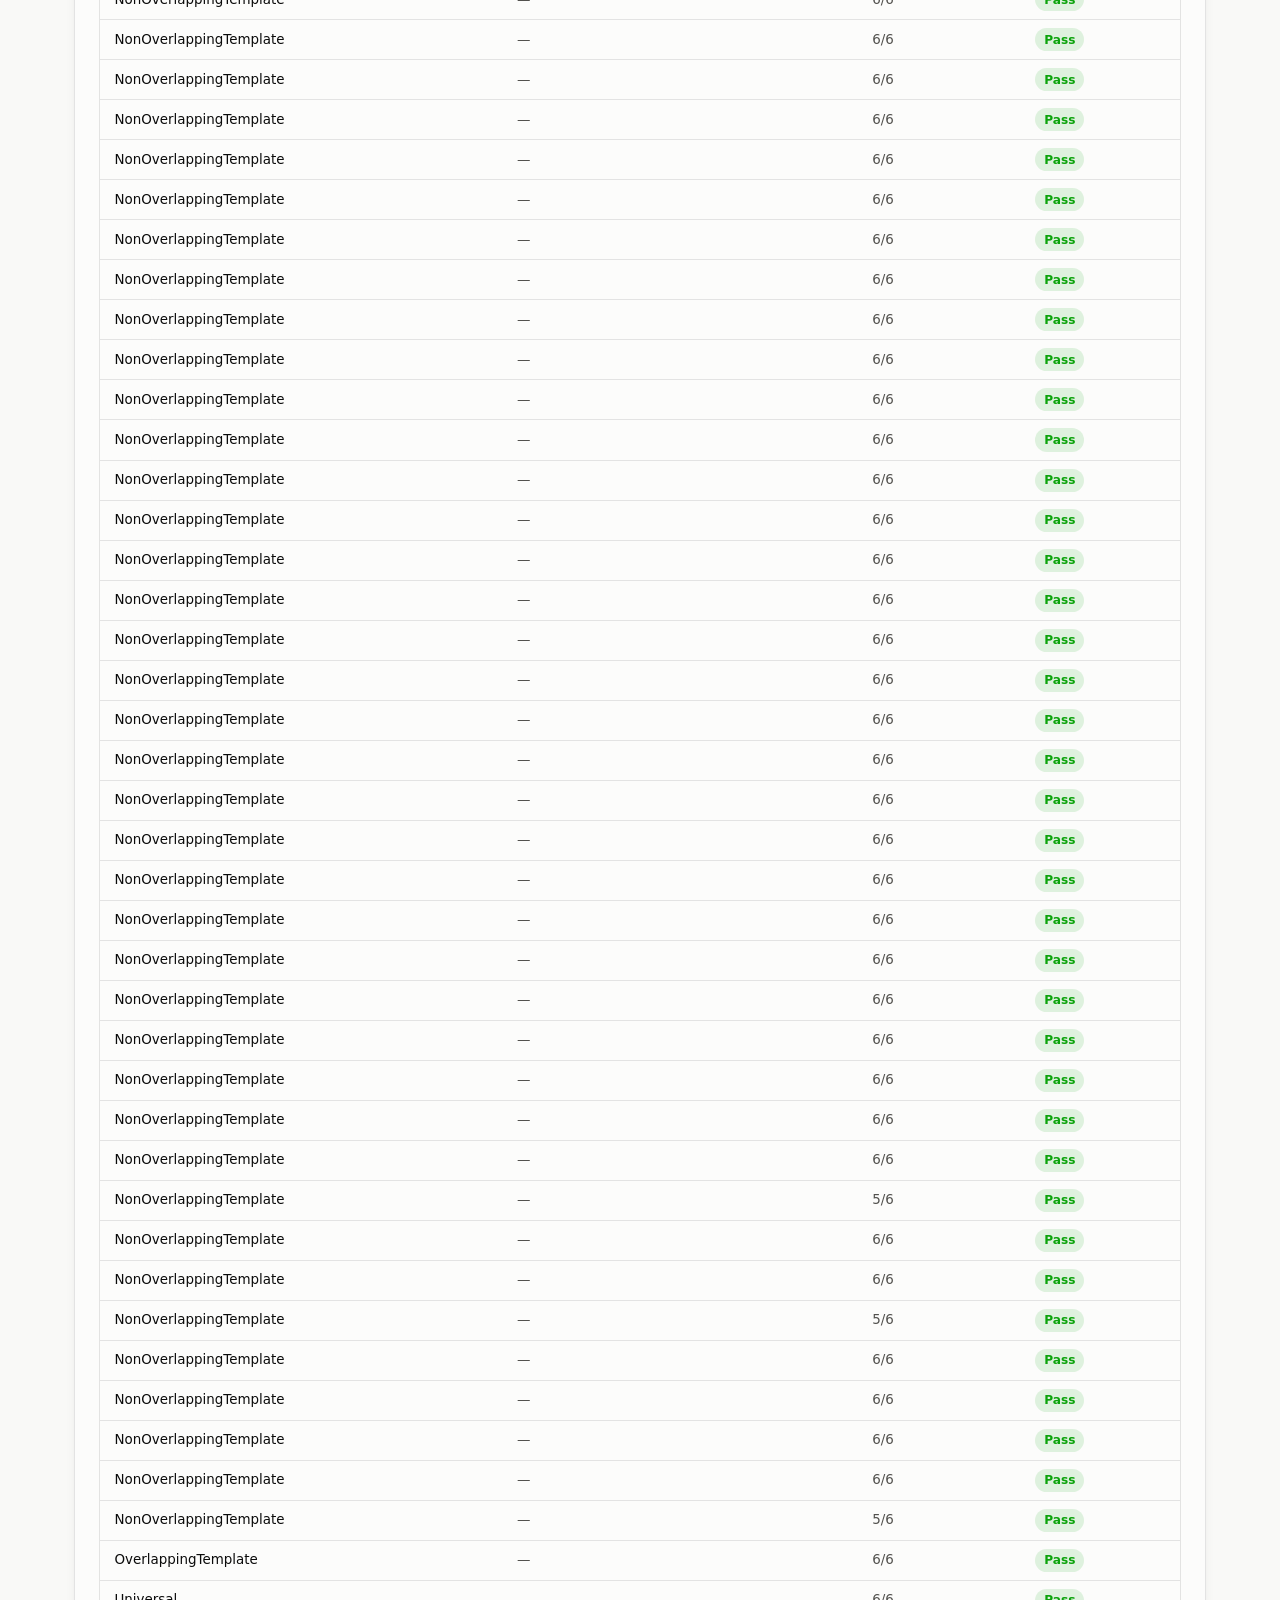
==== commit a1d43738: "Add raw data preview functionality - Introduced a new page (raw-data.html) for displaying a preview " ====
--- a/docs/index.html
+++ b/docs/index.html
@@ -18,6 +18,7 @@
     </div>
     <nav class="header-meta">
       <a href="compare.html" target="_blank" rel="noopener" class="header-meta-cta">Compare bit positions &#8599;</a>
+      <a href="raw-data.html" target="_blank" rel="noopener">Raw data preview &#8599;</a>
       <a href="#" id="link-summary-csv">summary.csv</a>
       <a href="#" id="link-details-json">full_details.json</a>
       <a href="https://github.com/ViravRakholiya/lm35-trng-analysis">Source repo</a>
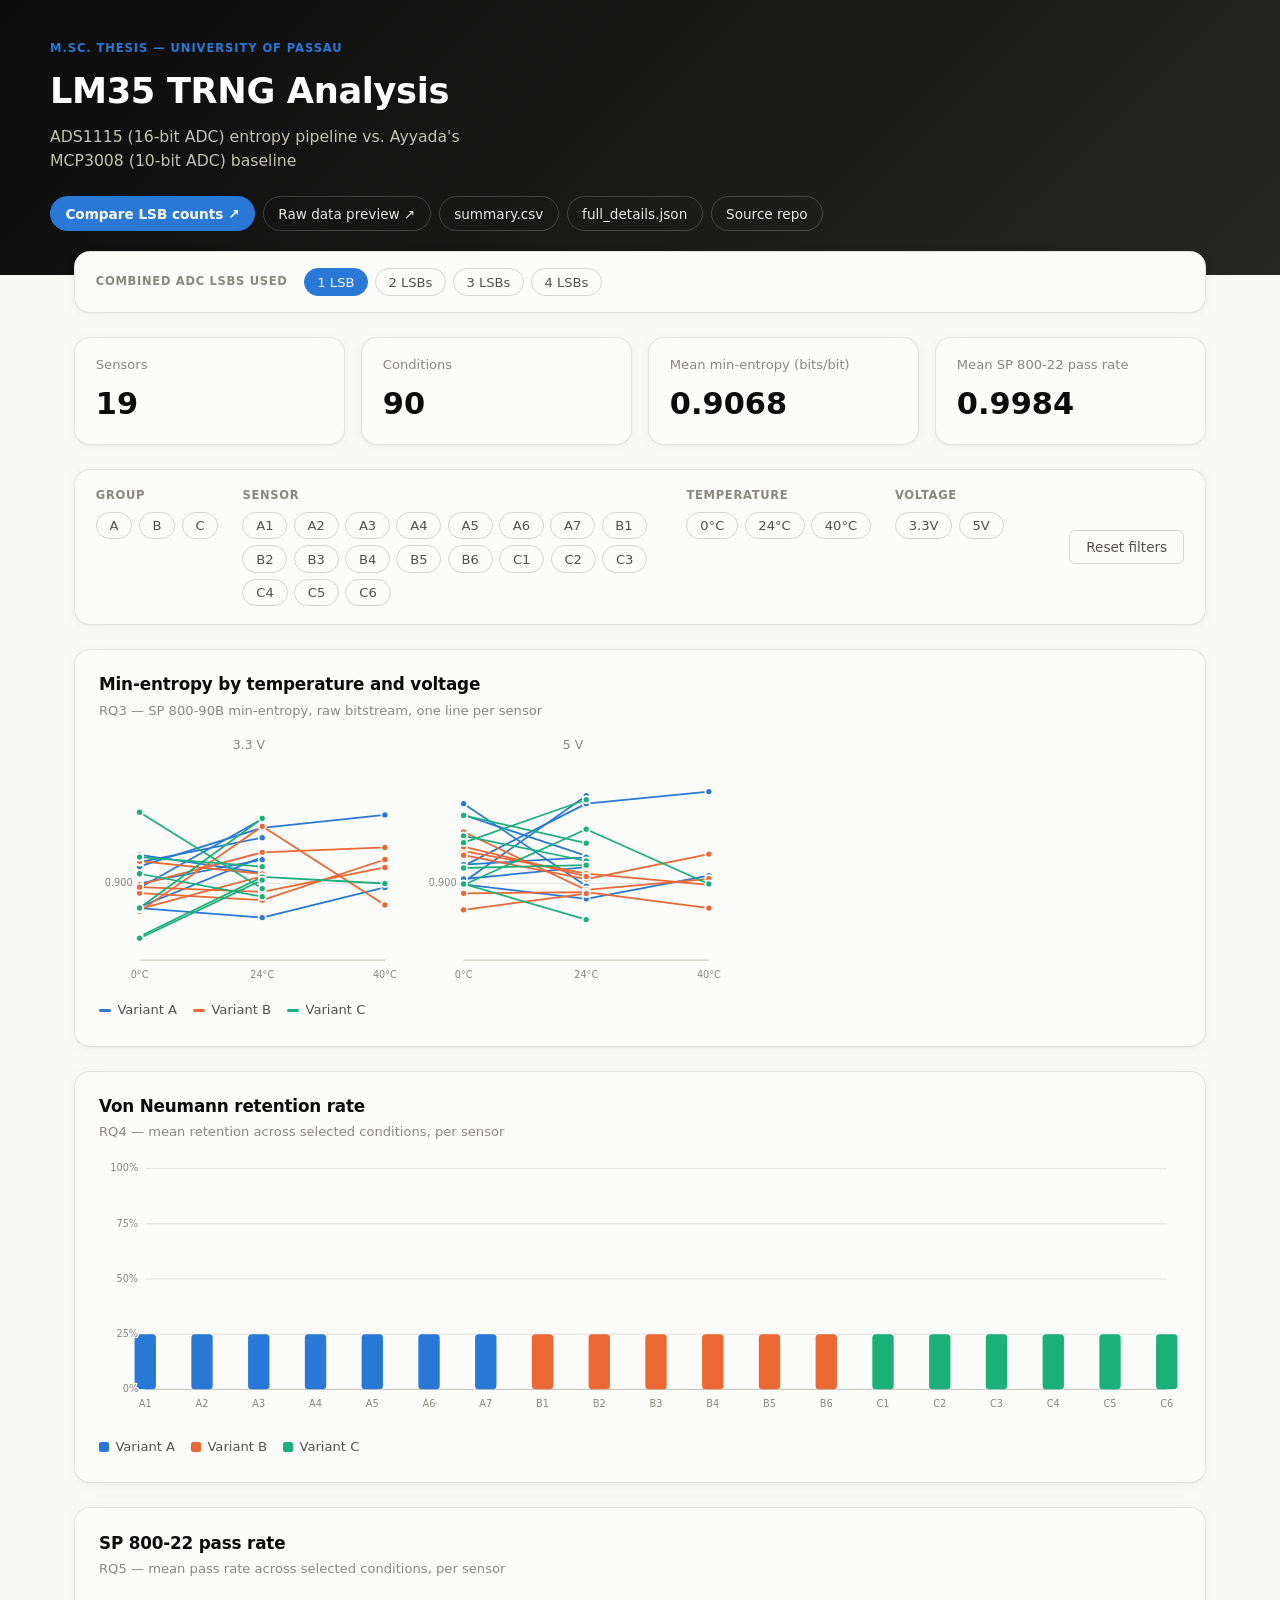
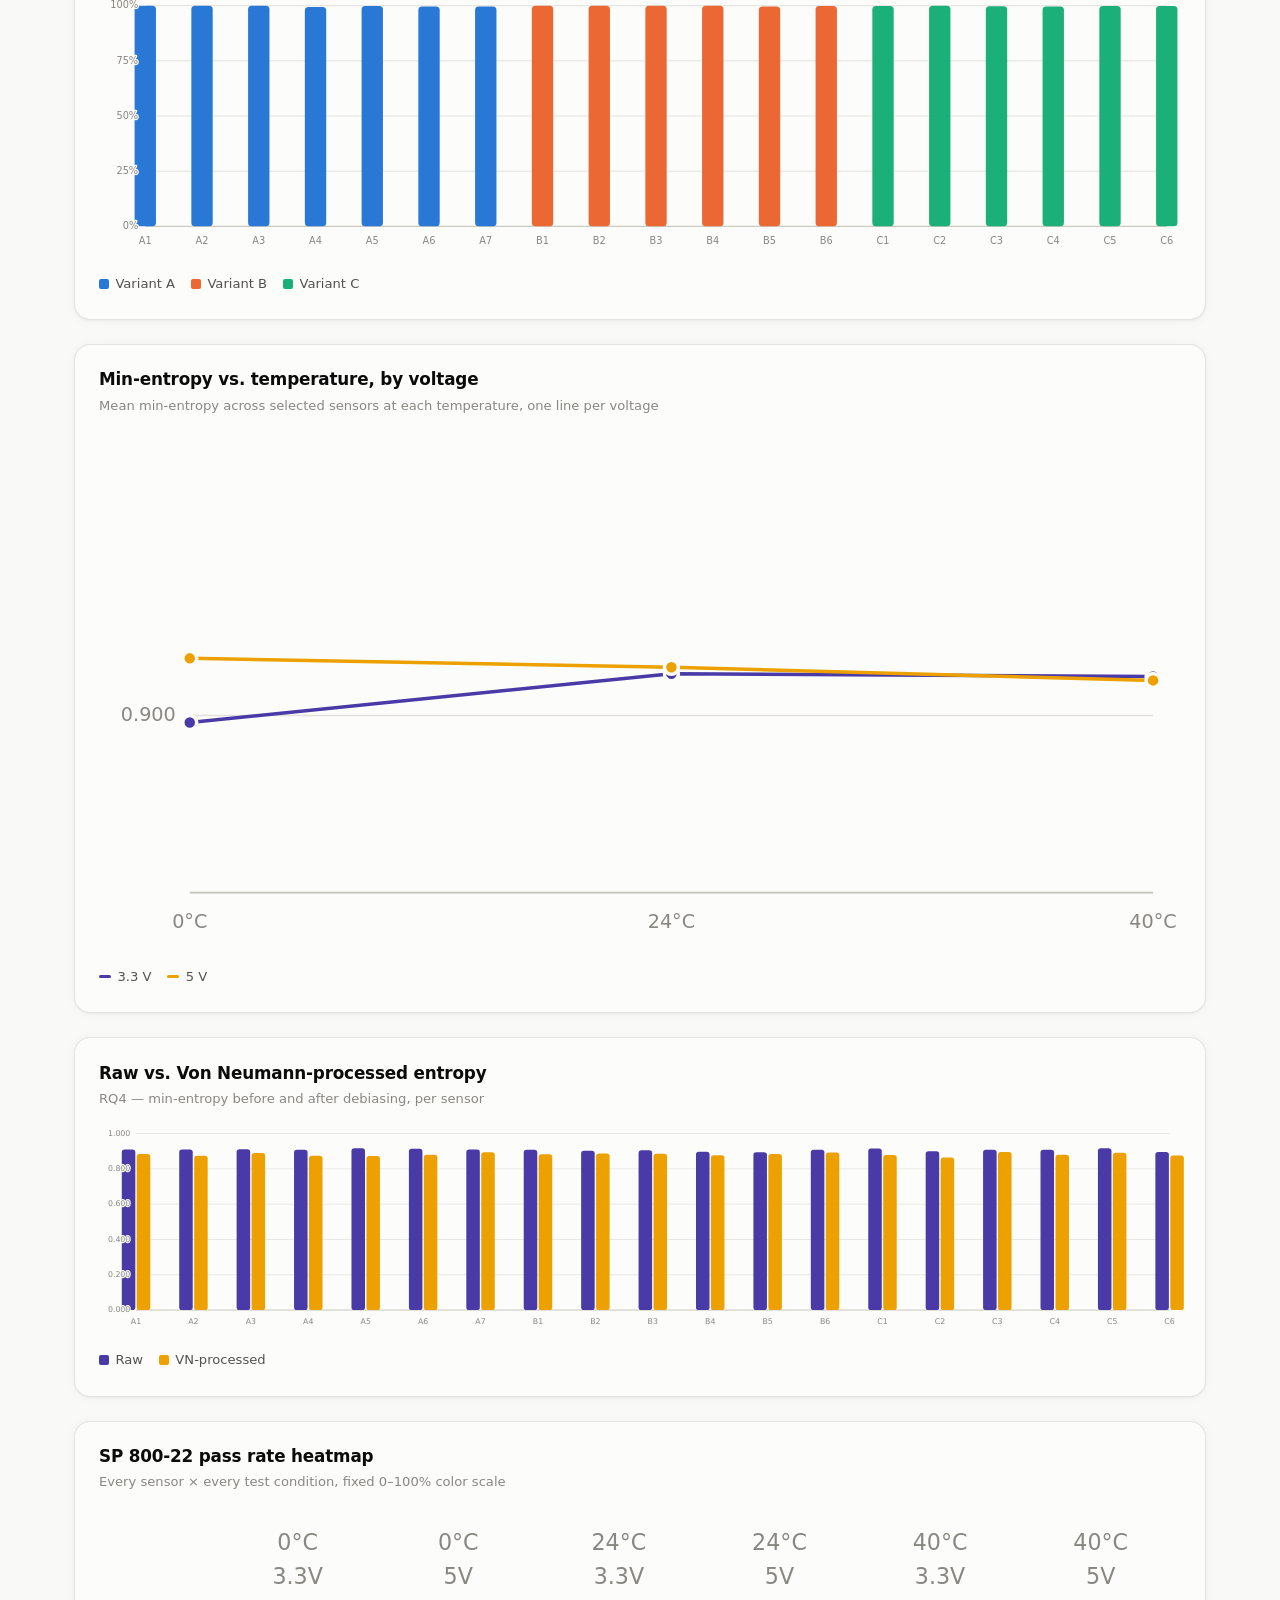
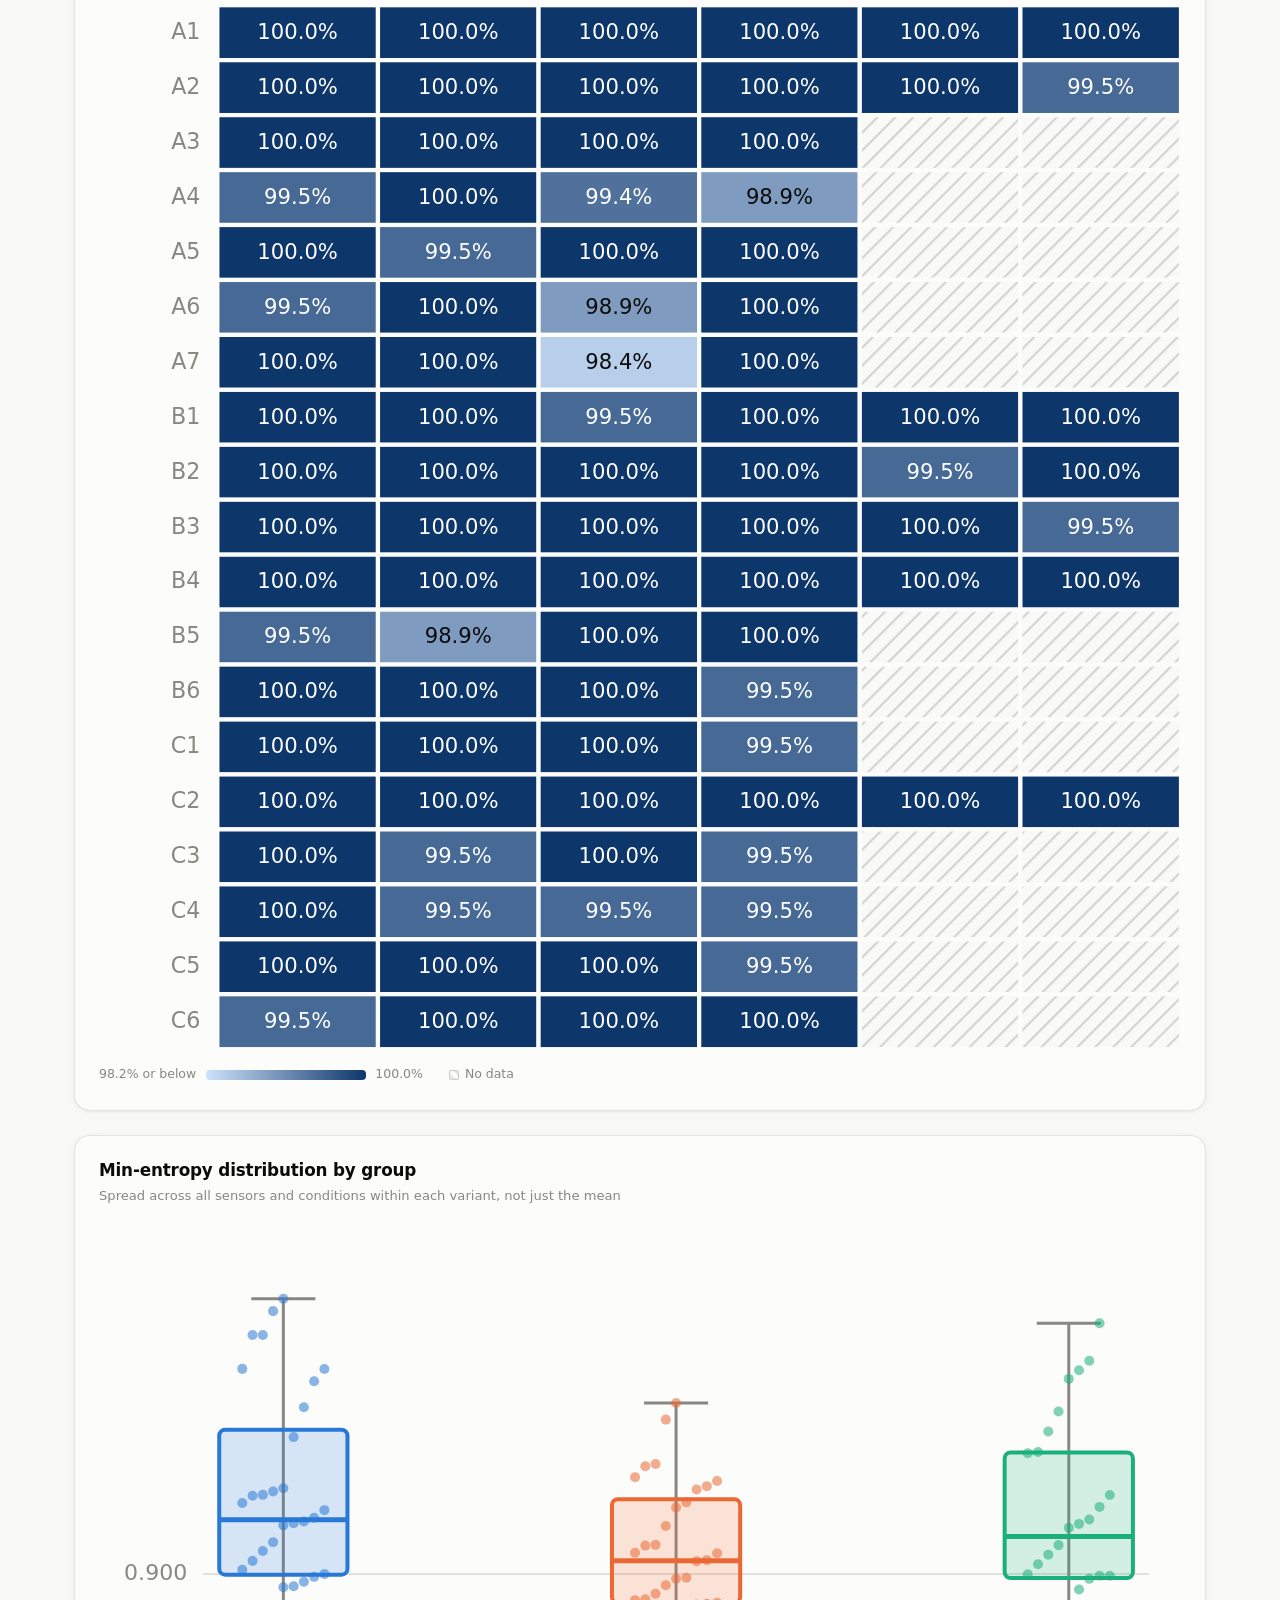
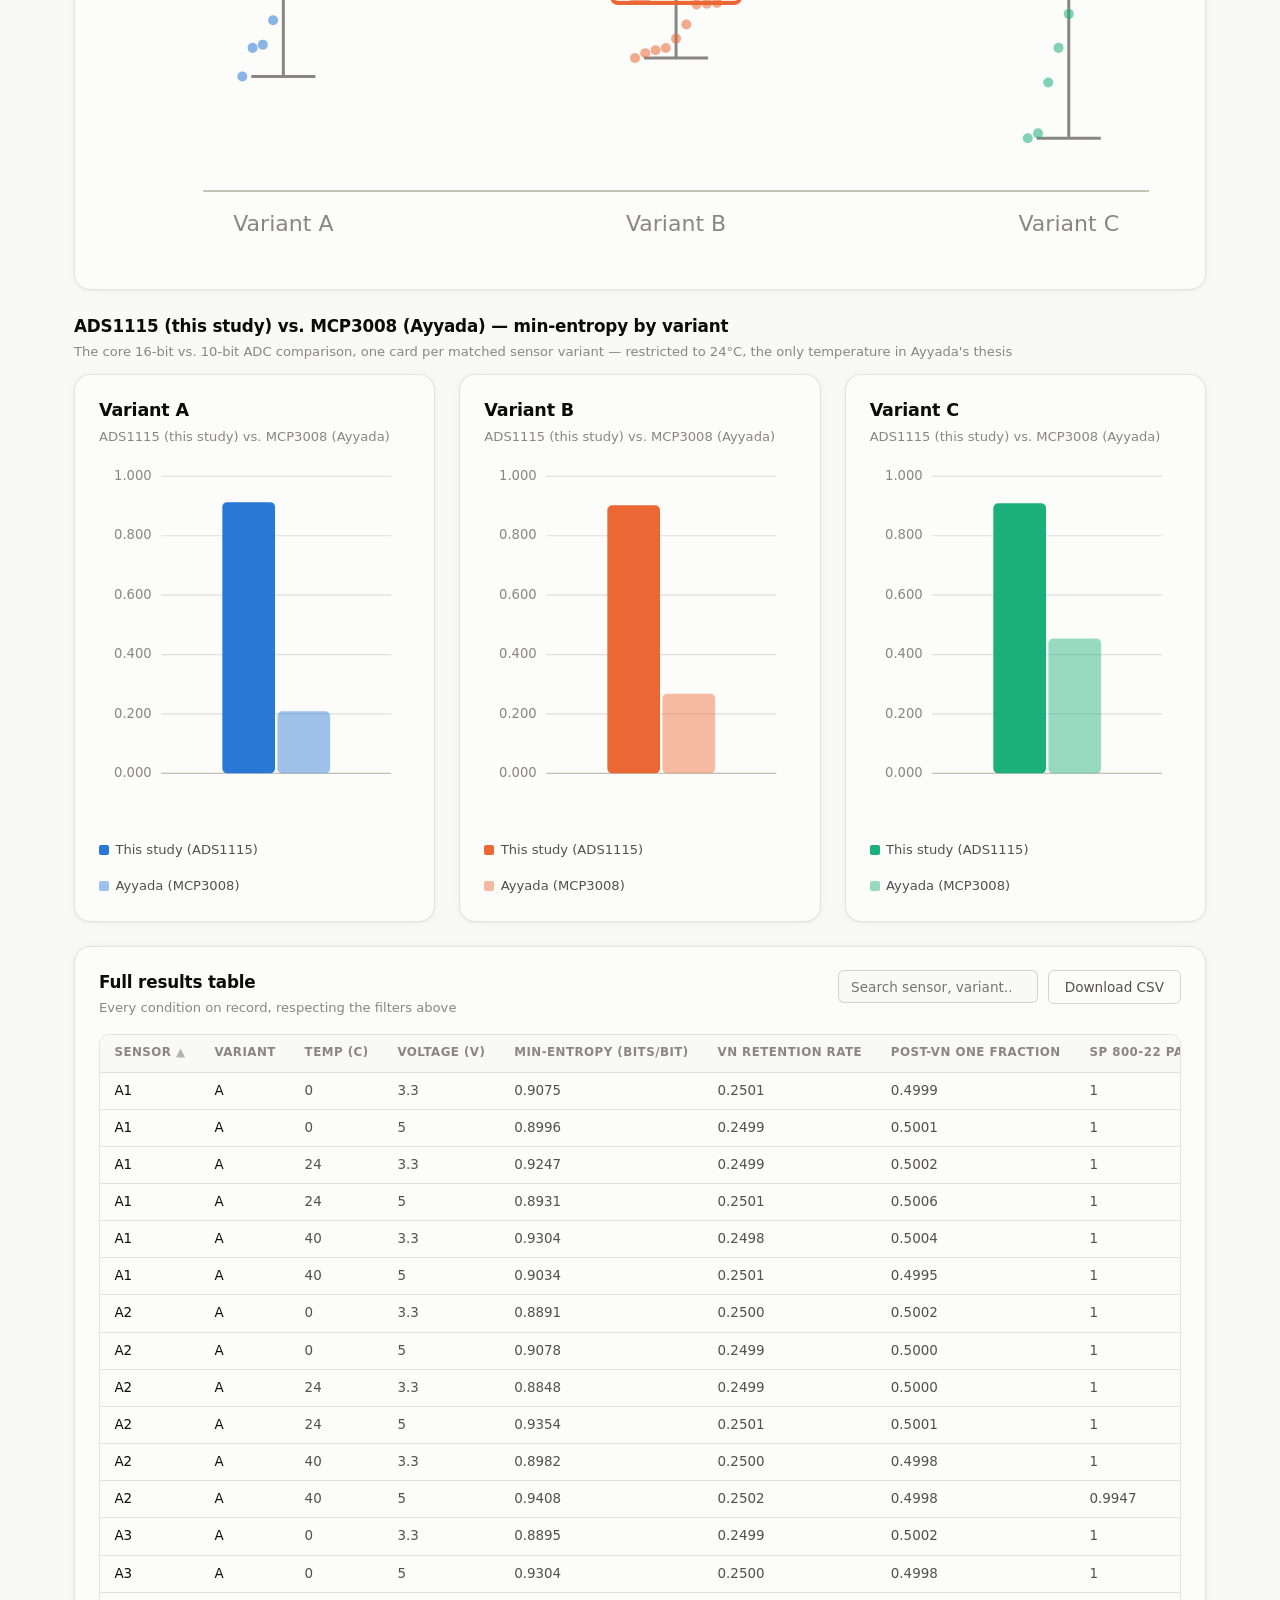
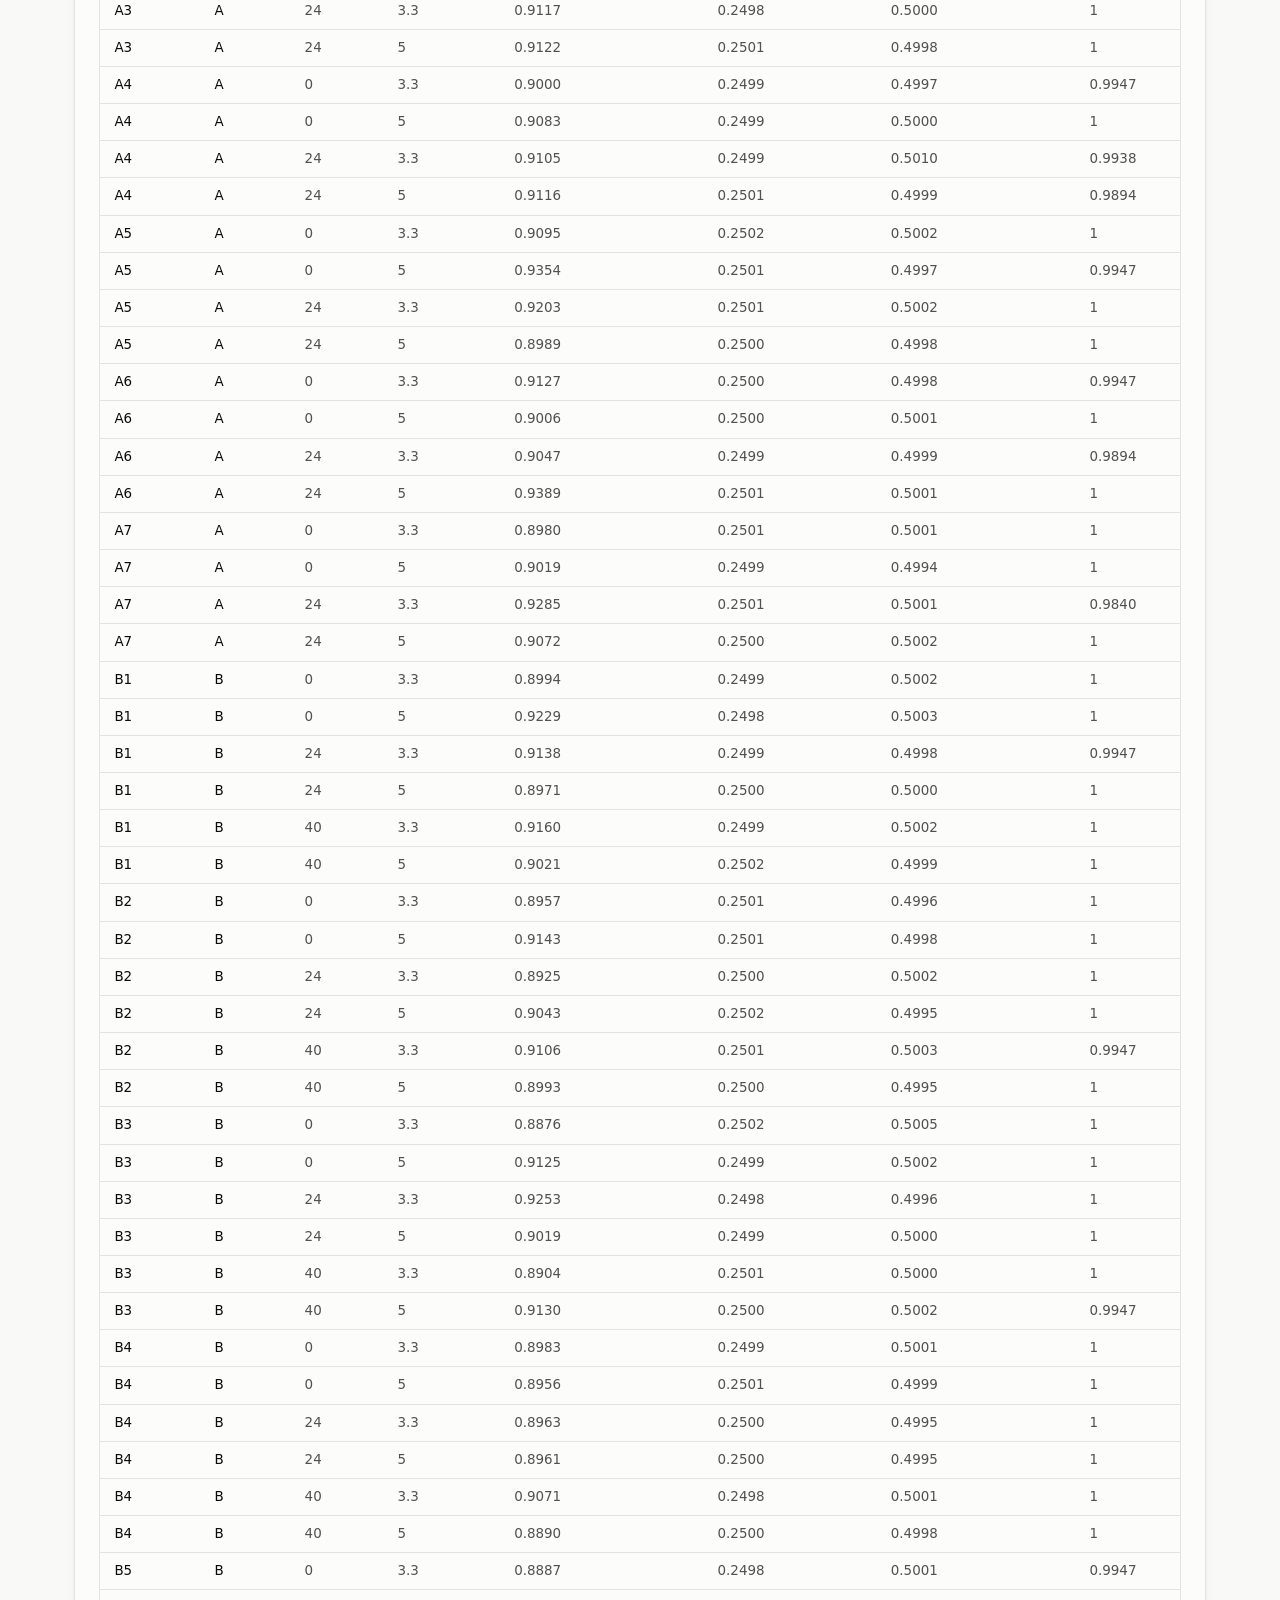
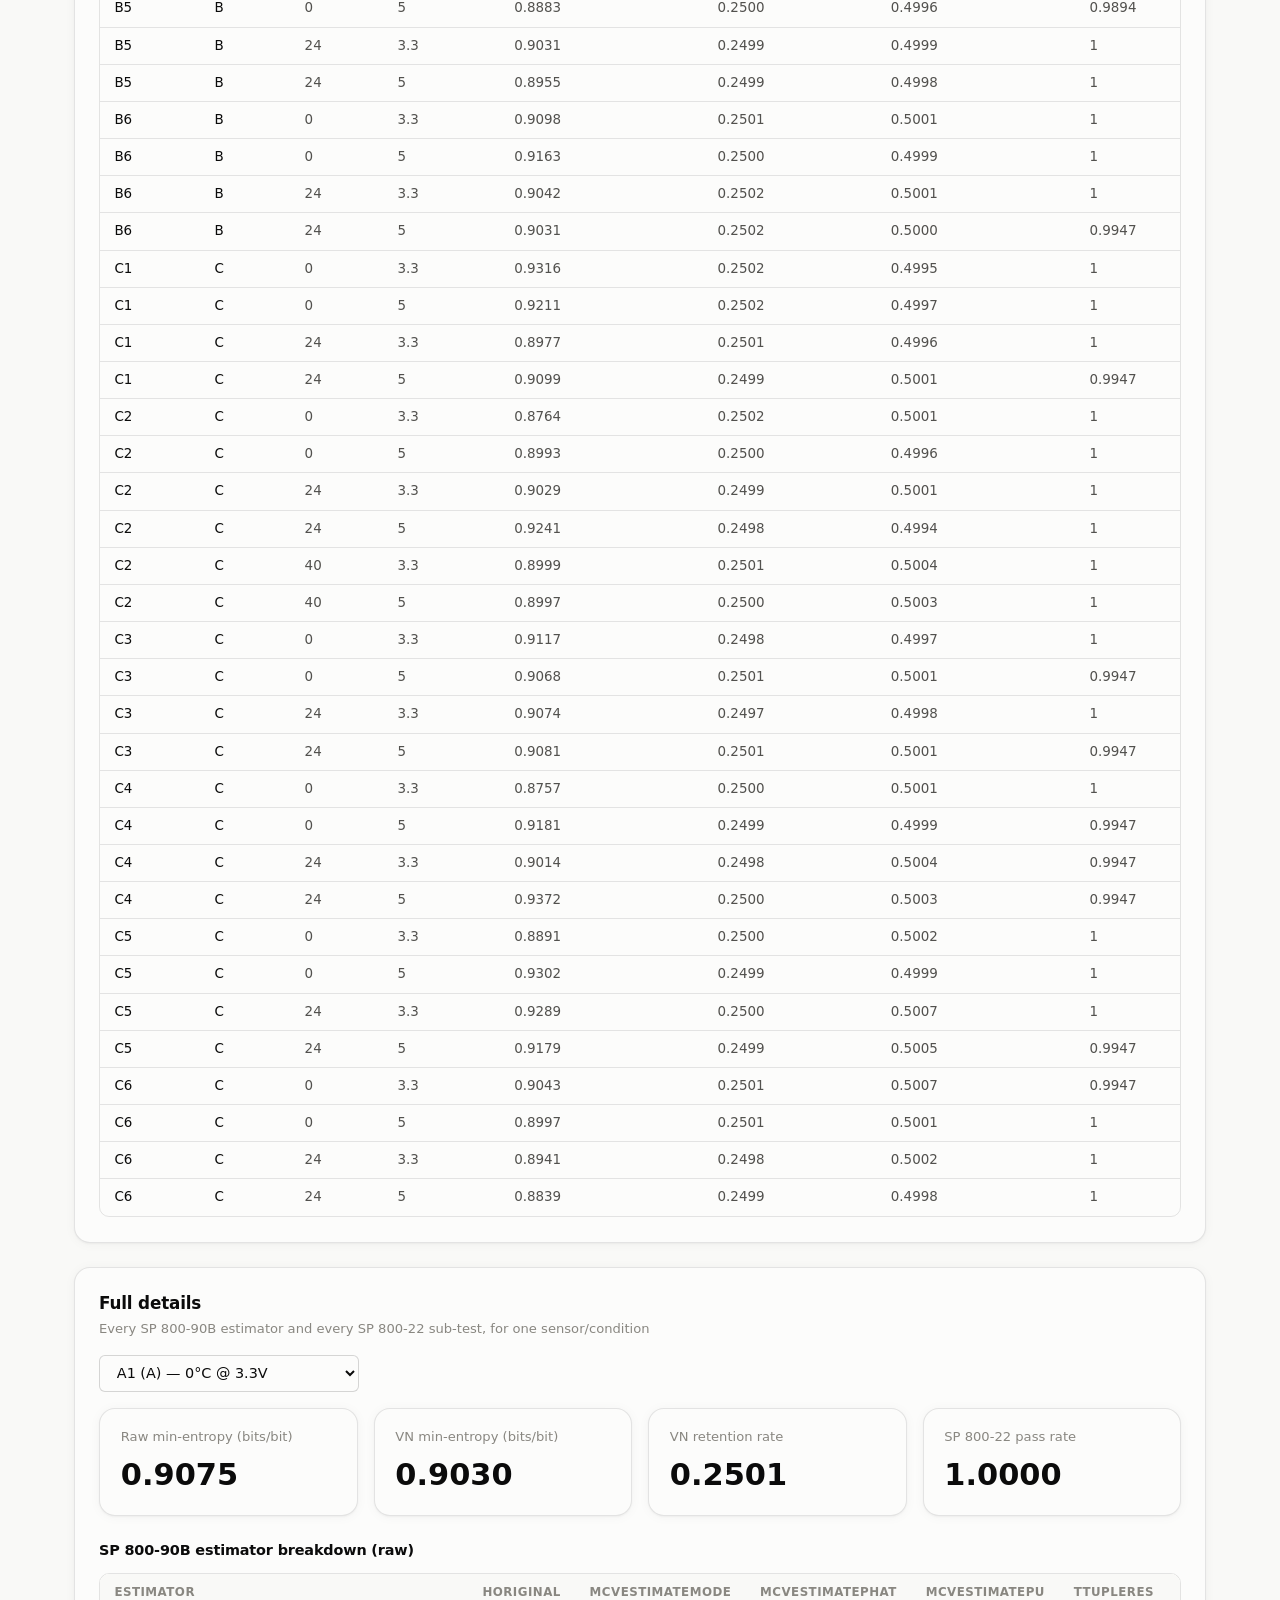
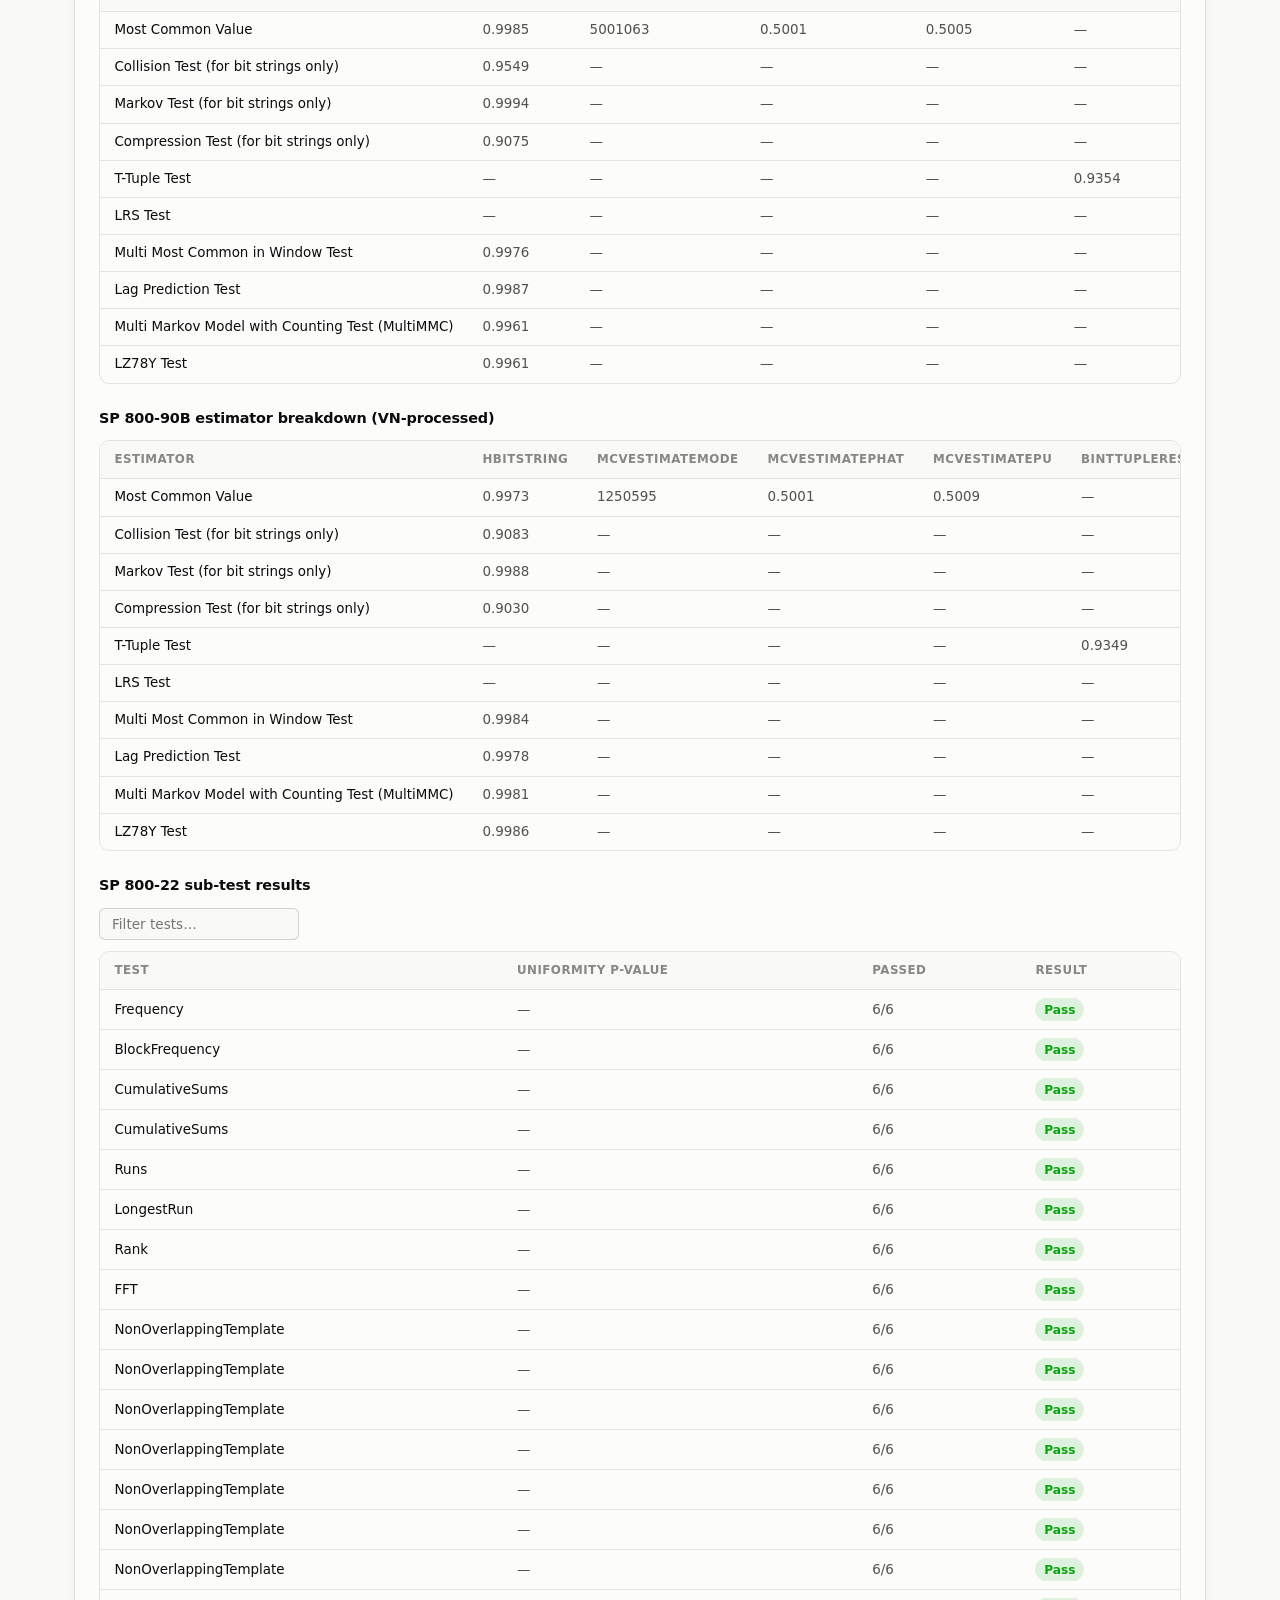
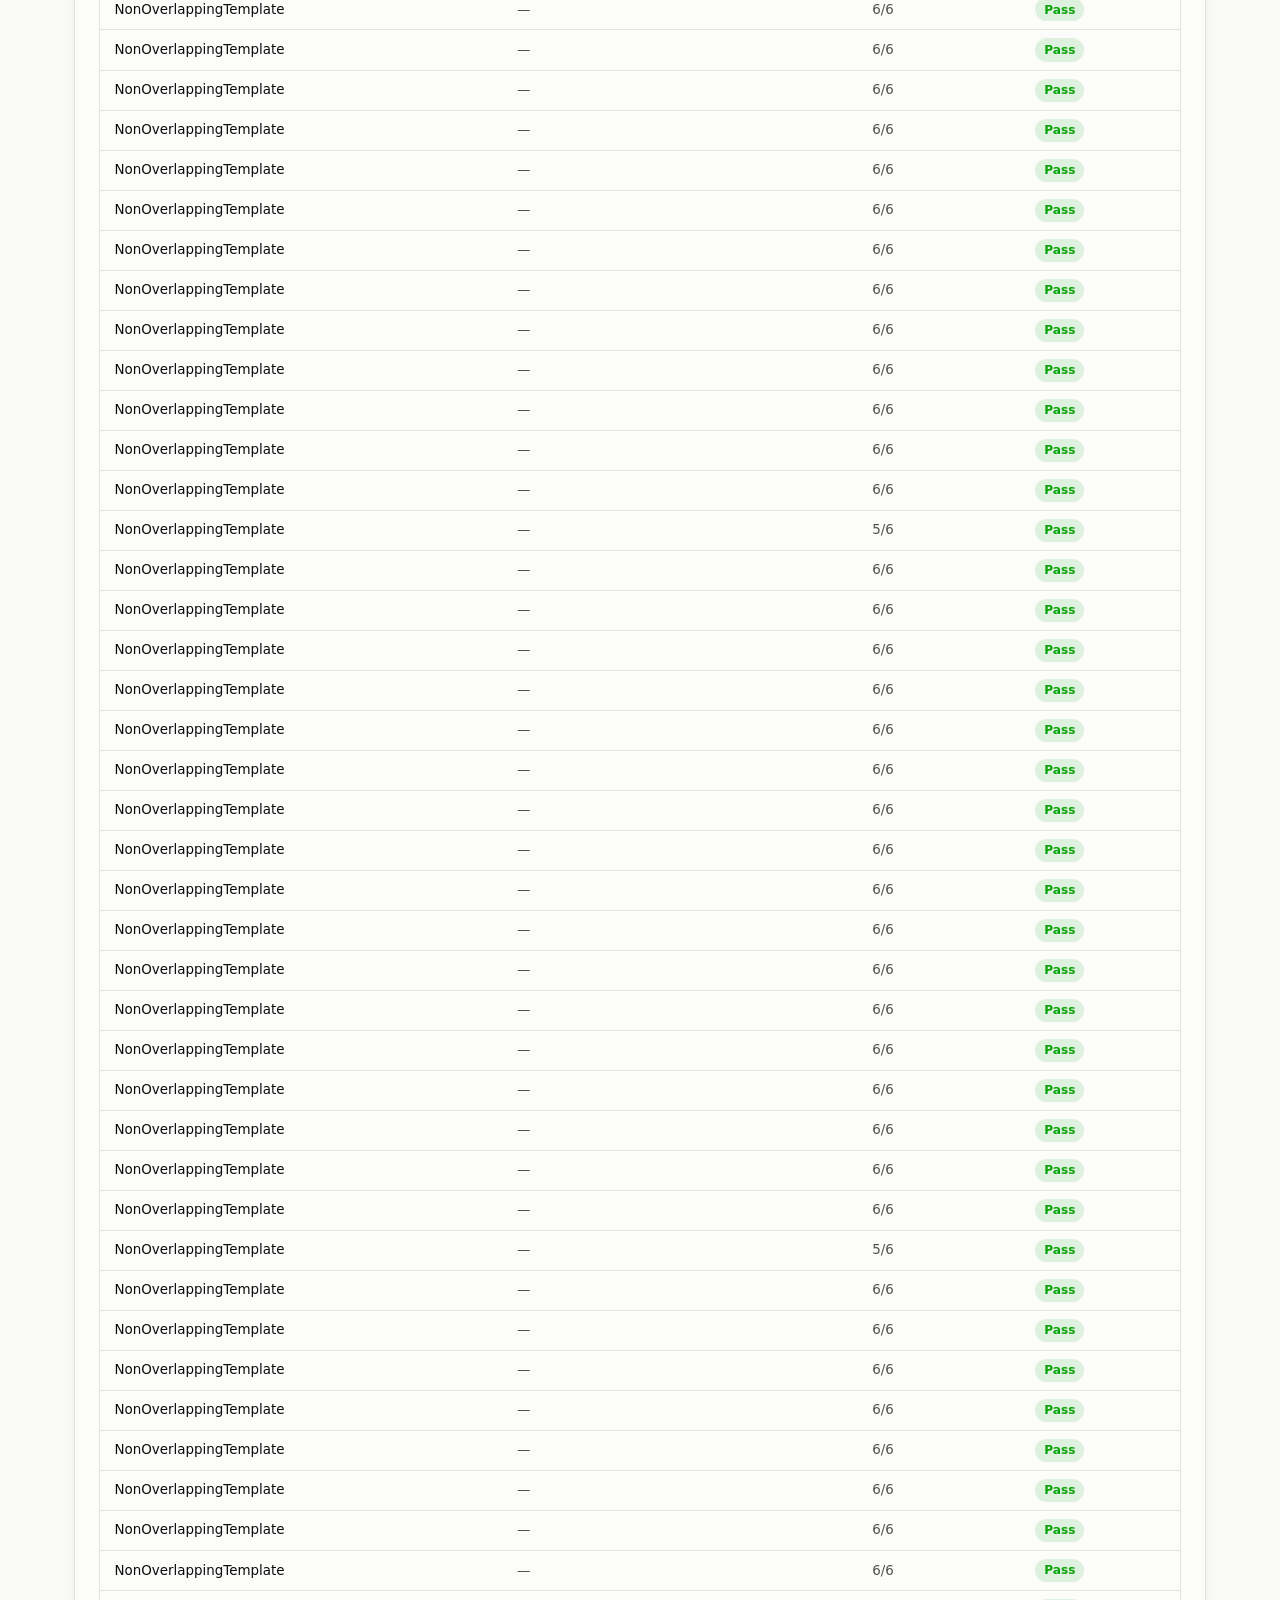
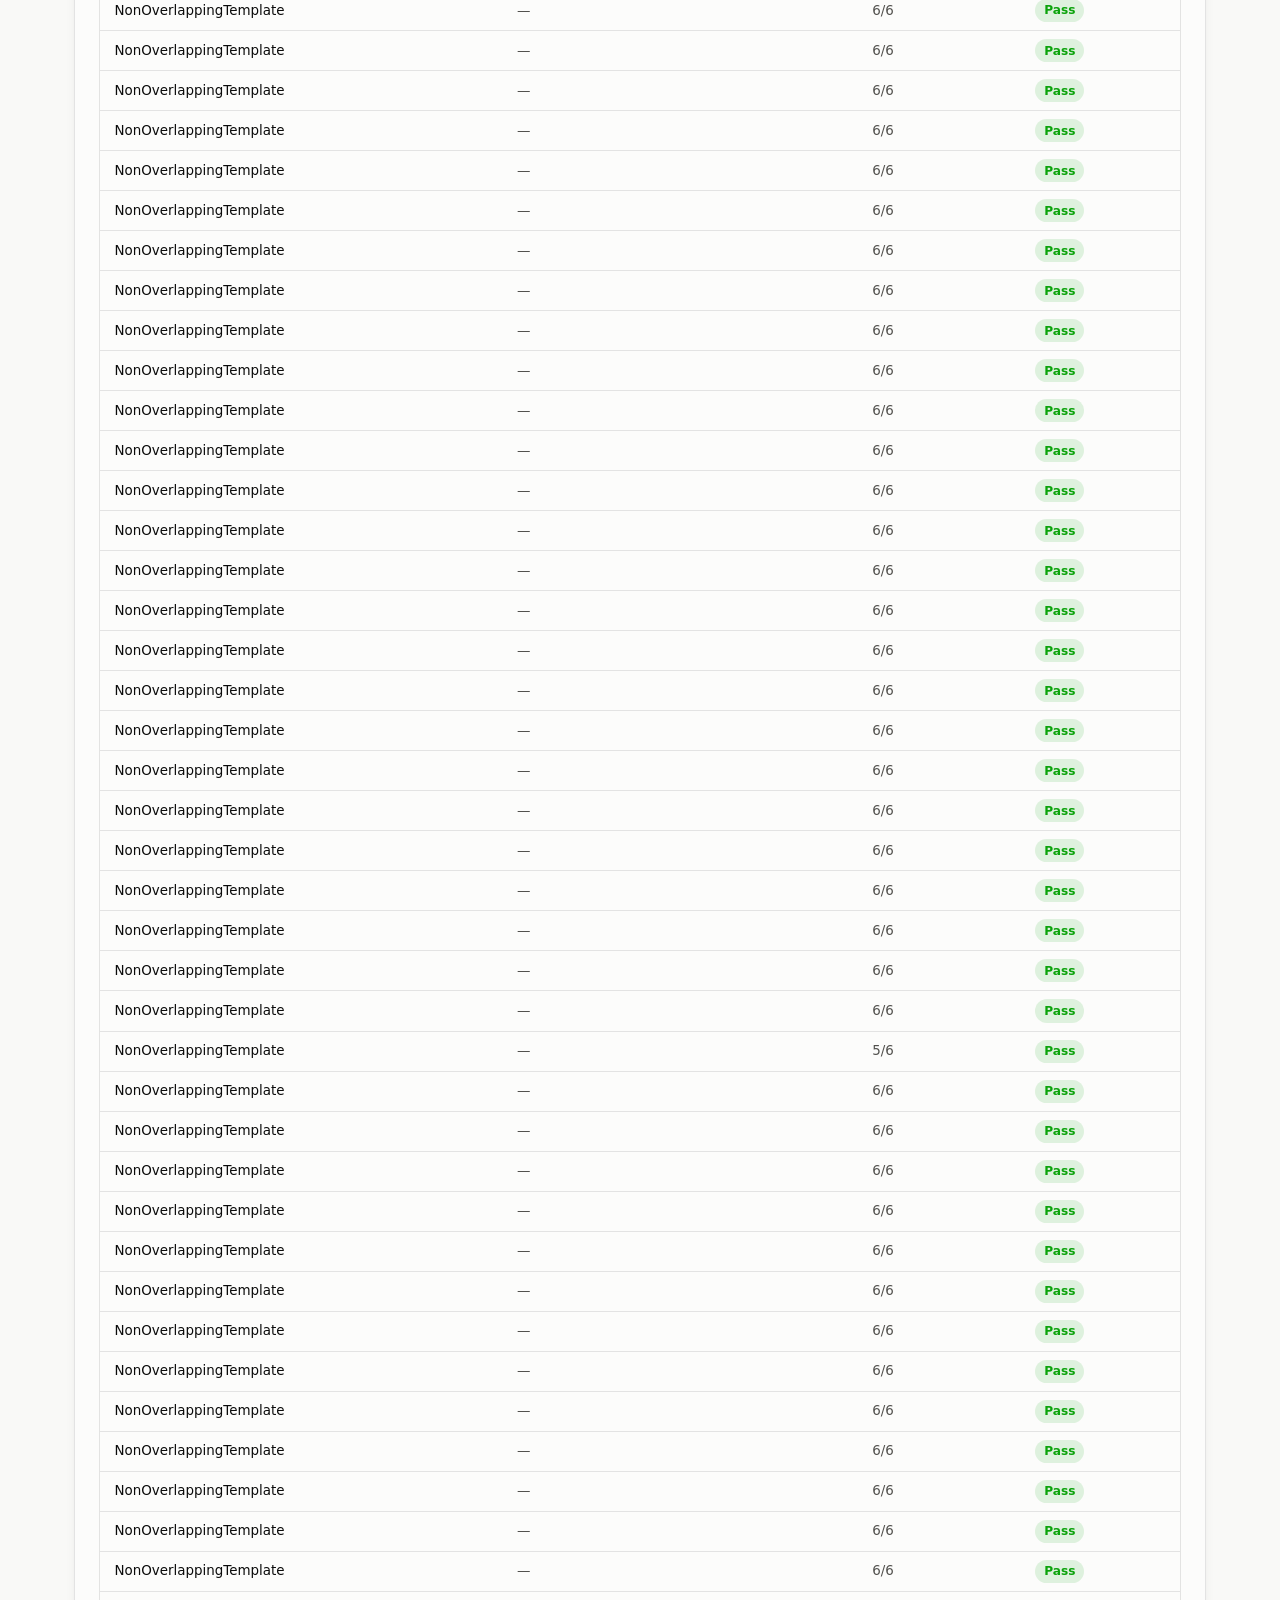
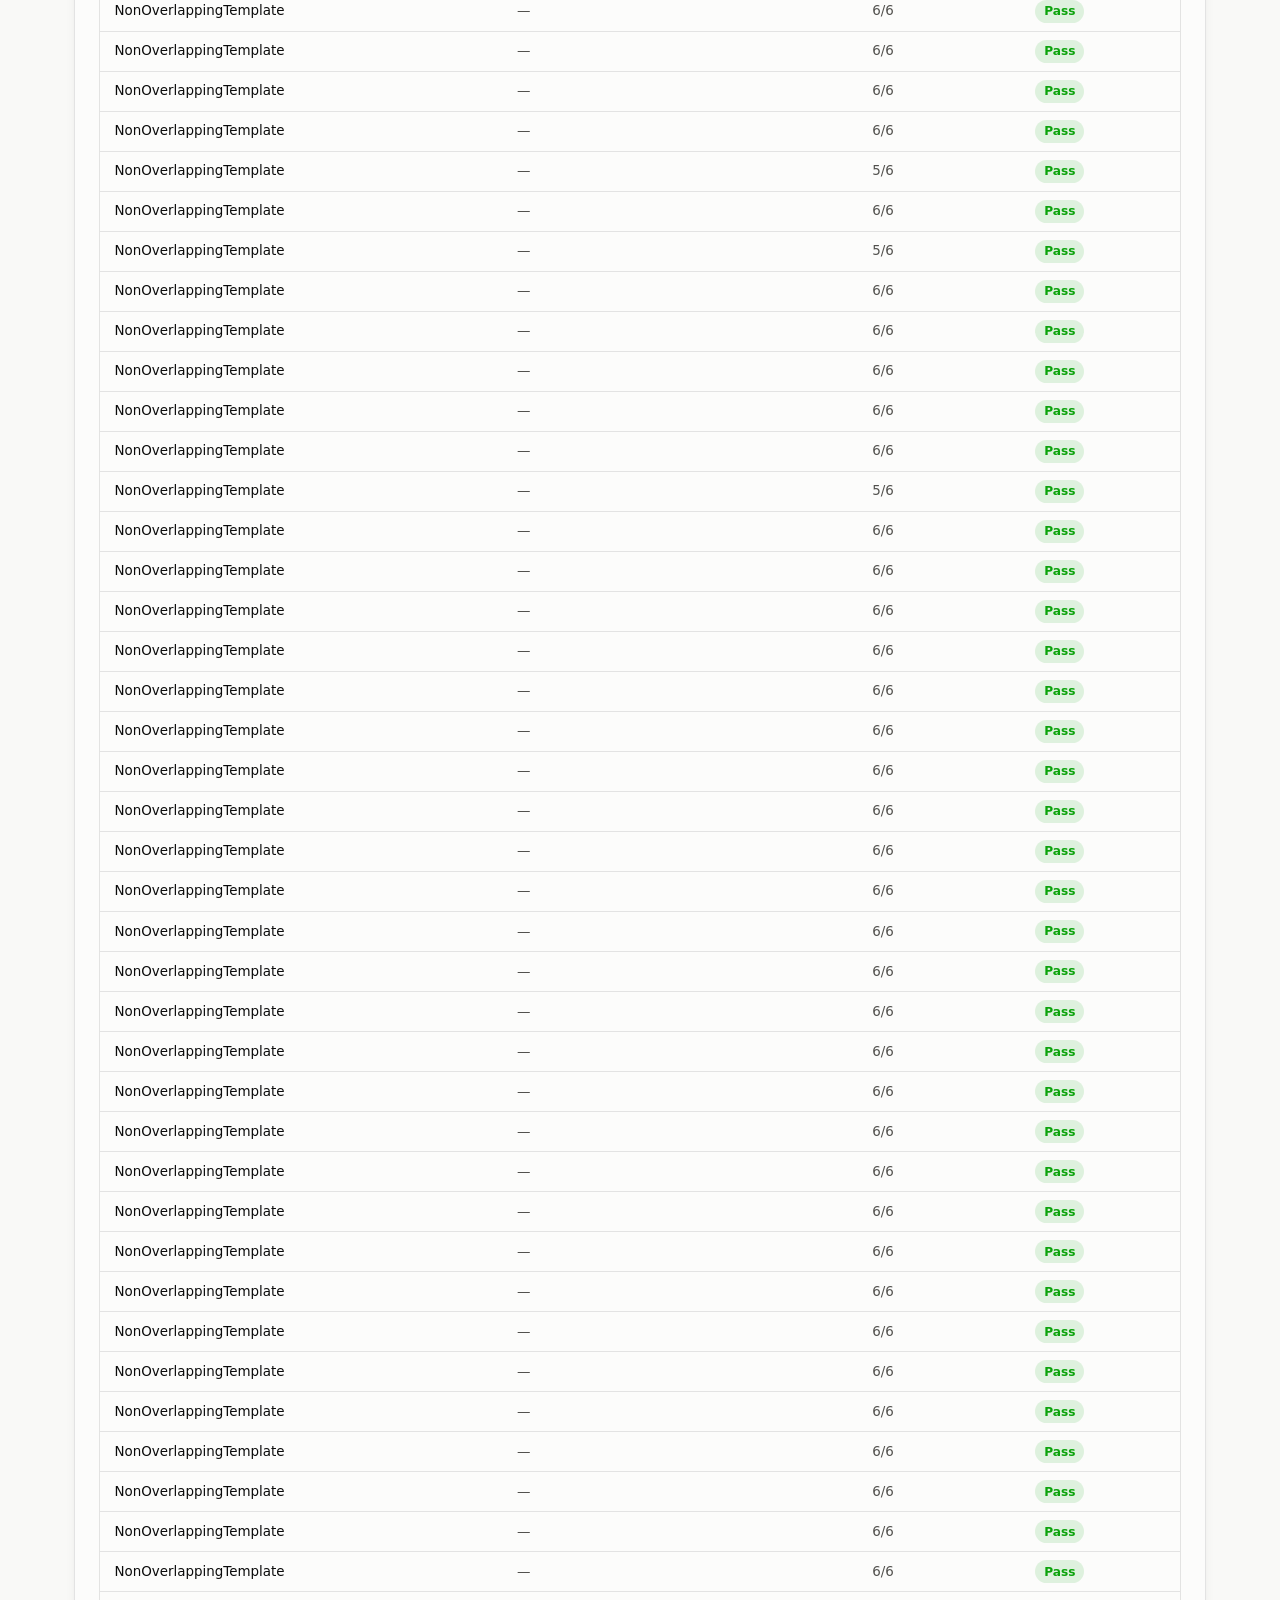
==== commit edcecff8: "Fix LSB extraction to combine bits, not analyze bit positions independently "k LSBs" previously mean" ====
--- a/docs/index.html
+++ b/docs/index.html
@@ -17,7 +17,7 @@
       <p class="subtitle">ADS1115 (16-bit ADC) entropy pipeline vs. Ayyada's MCP3008 (10-bit ADC) baseline</p>
     </div>
     <nav class="header-meta">
-      <a href="compare.html" target="_blank" rel="noopener" class="header-meta-cta">Compare bit positions &#8599;</a>
+      <a href="compare.html" target="_blank" rel="noopener" class="header-meta-cta">Compare LSB counts &#8599;</a>
       <a href="raw-data.html" target="_blank" rel="noopener">Raw data preview &#8599;</a>
       <a href="#" id="link-summary-csv">summary.csv</a>
       <a href="#" id="link-details-json">full_details.json</a>
@@ -28,7 +28,7 @@
 
 <main>
   <section class="bit-switch-bar">
-    <span class="filter-group-label">ADC bit position (0 = LSB)</span>
+    <span class="filter-group-label">Combined ADC LSBs used</span>
     <div class="pill-row" id="bit-switch"></div>
   </section>
 
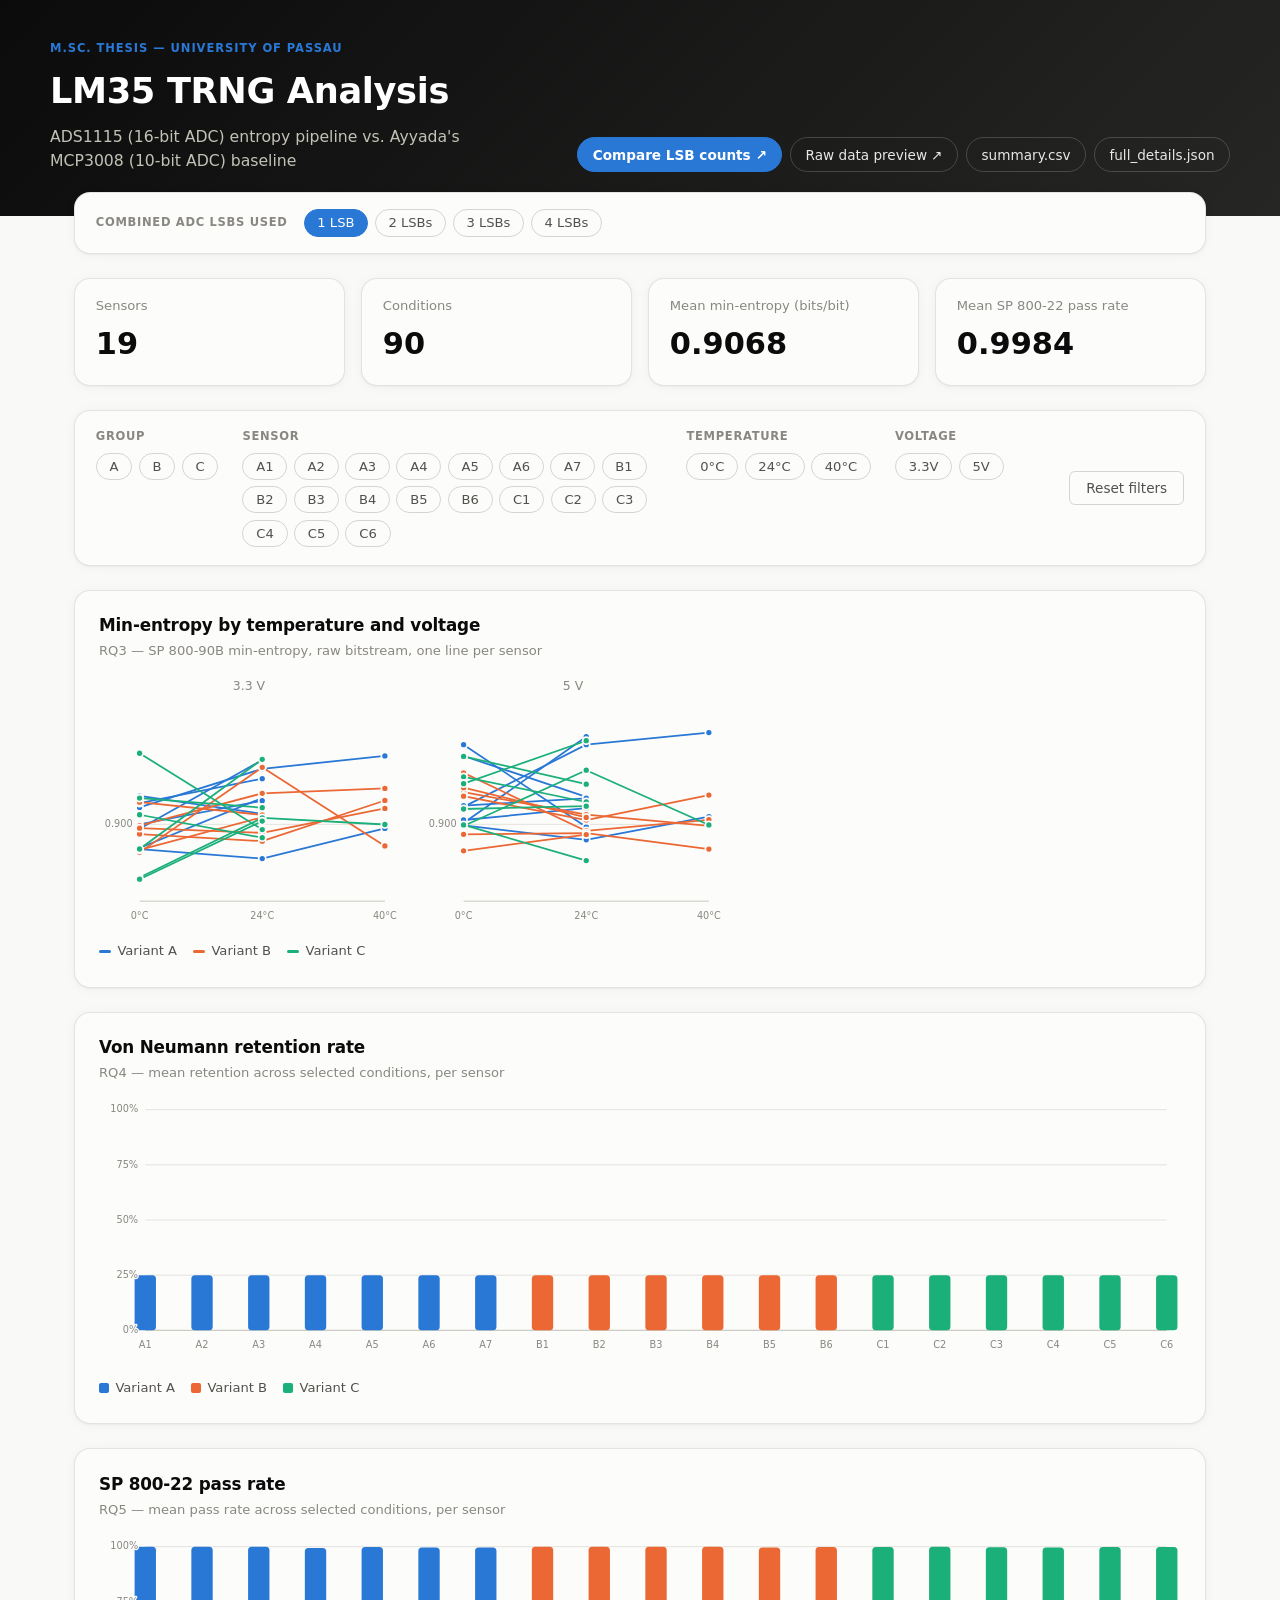
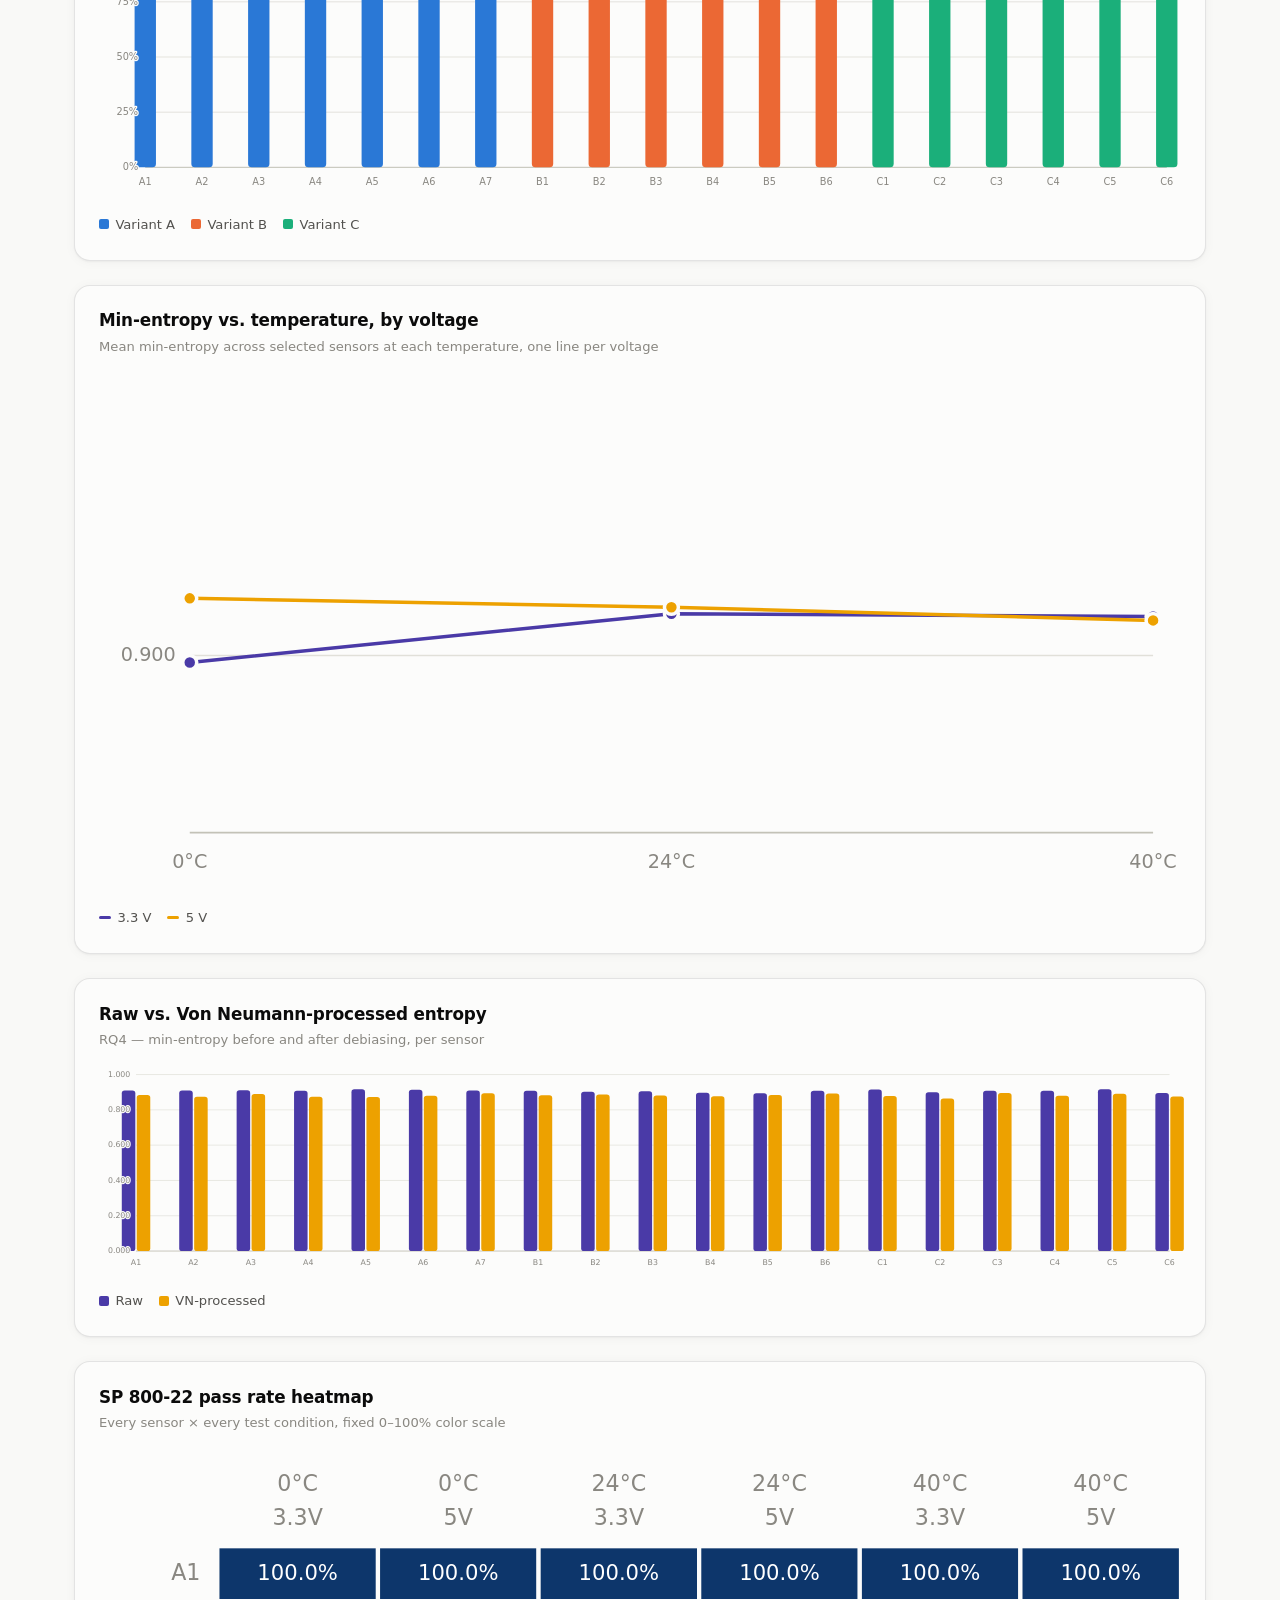
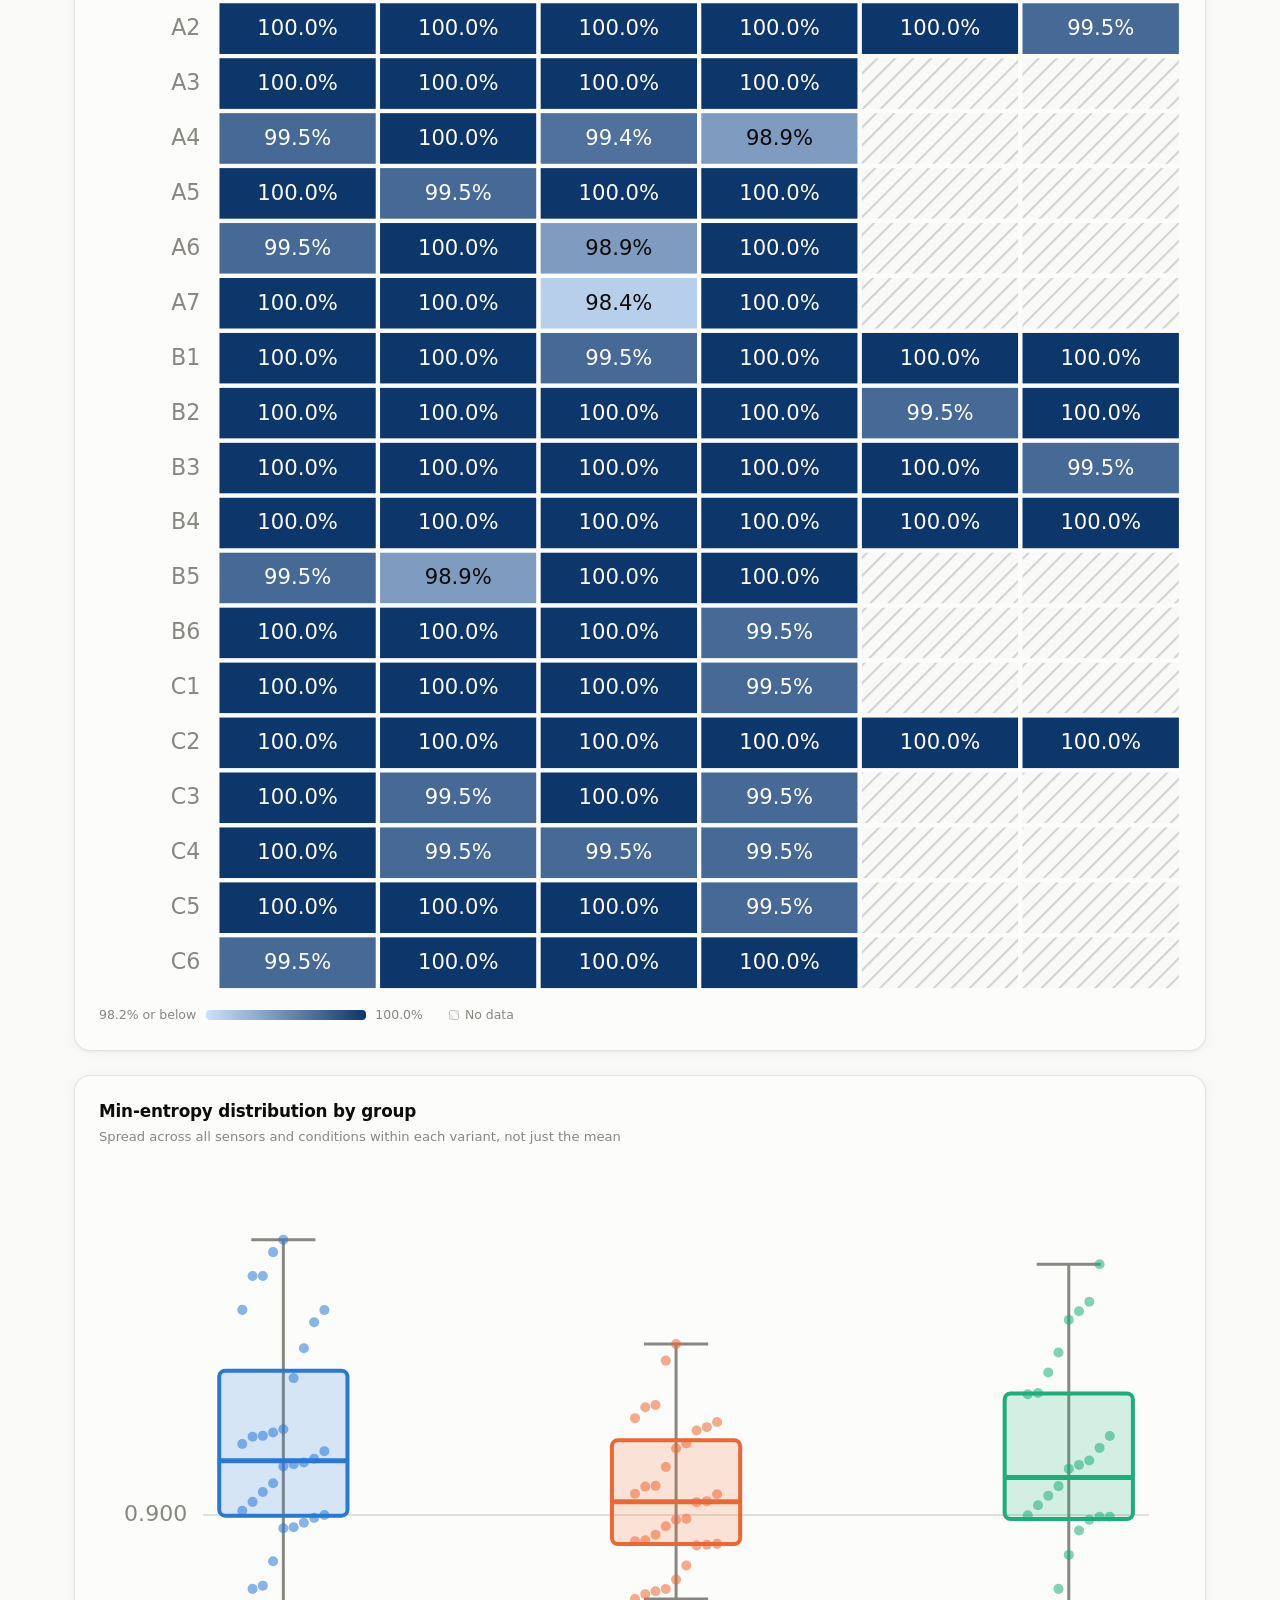
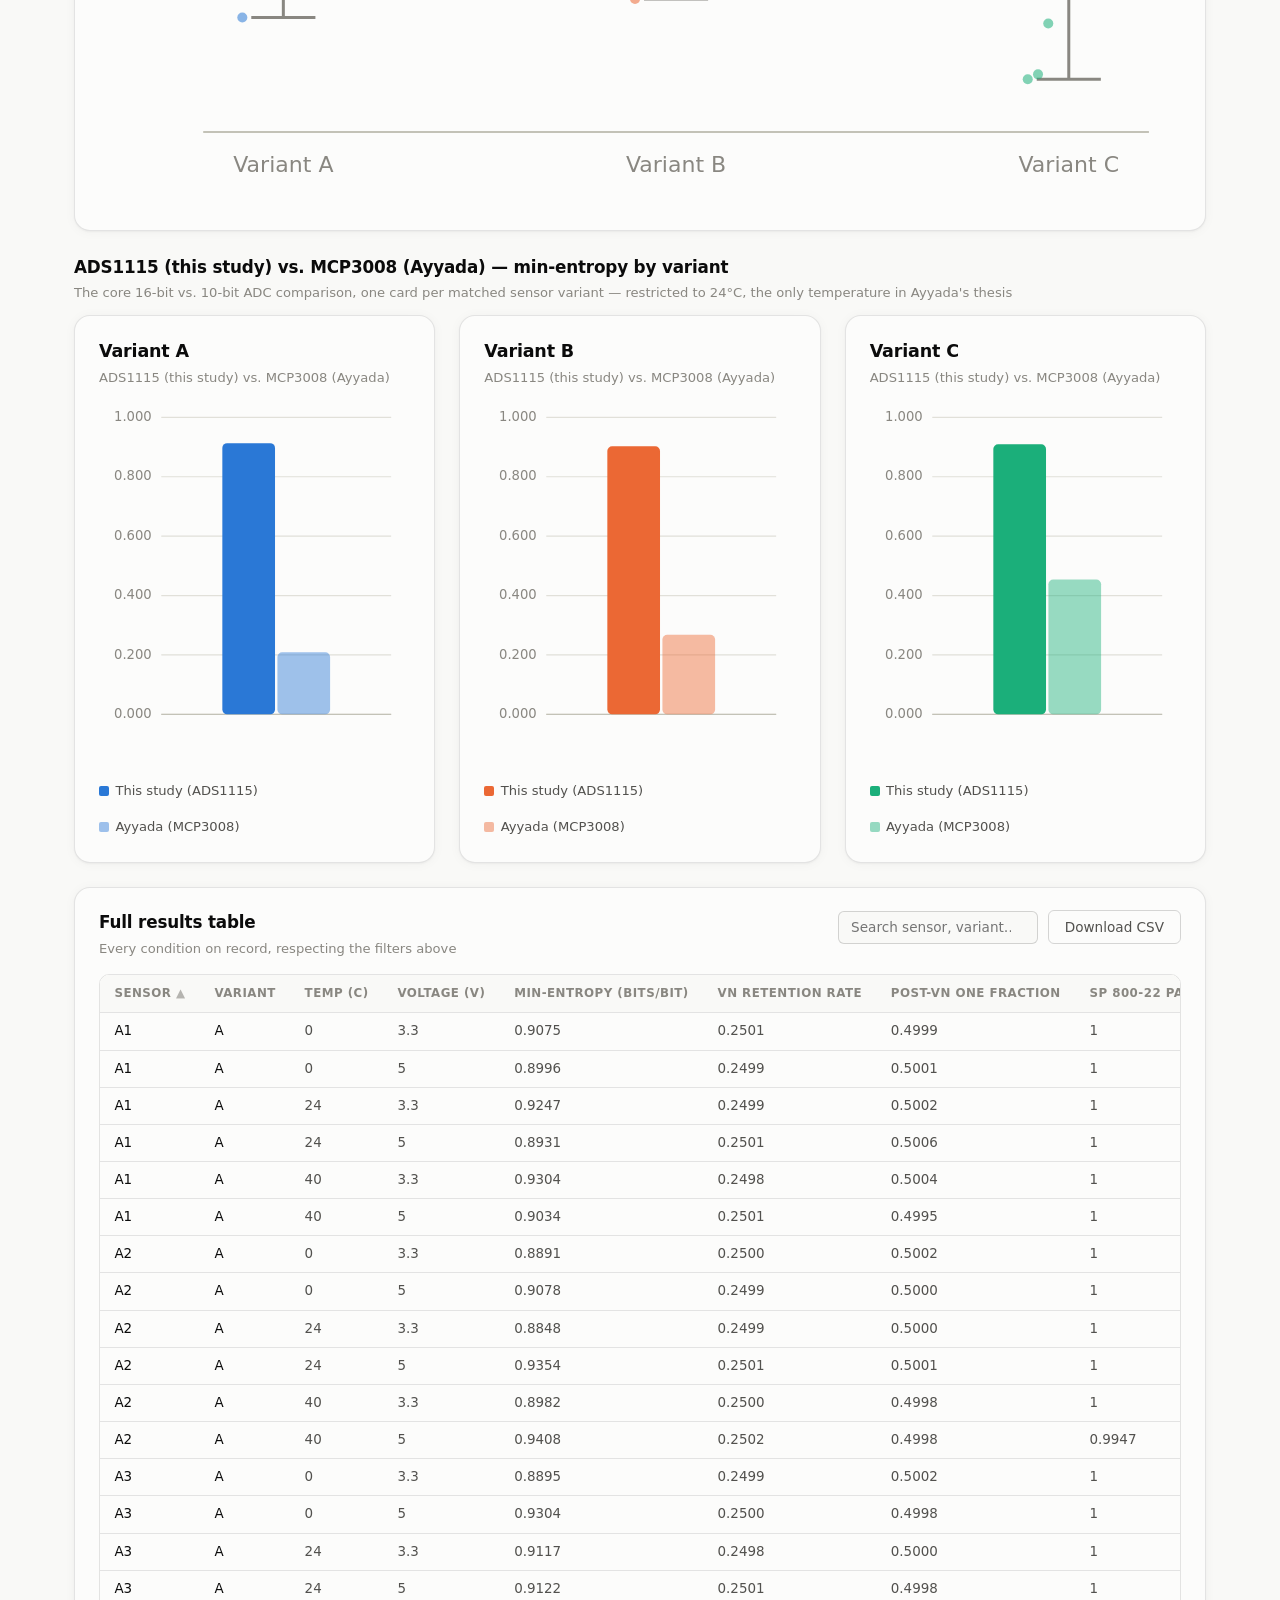
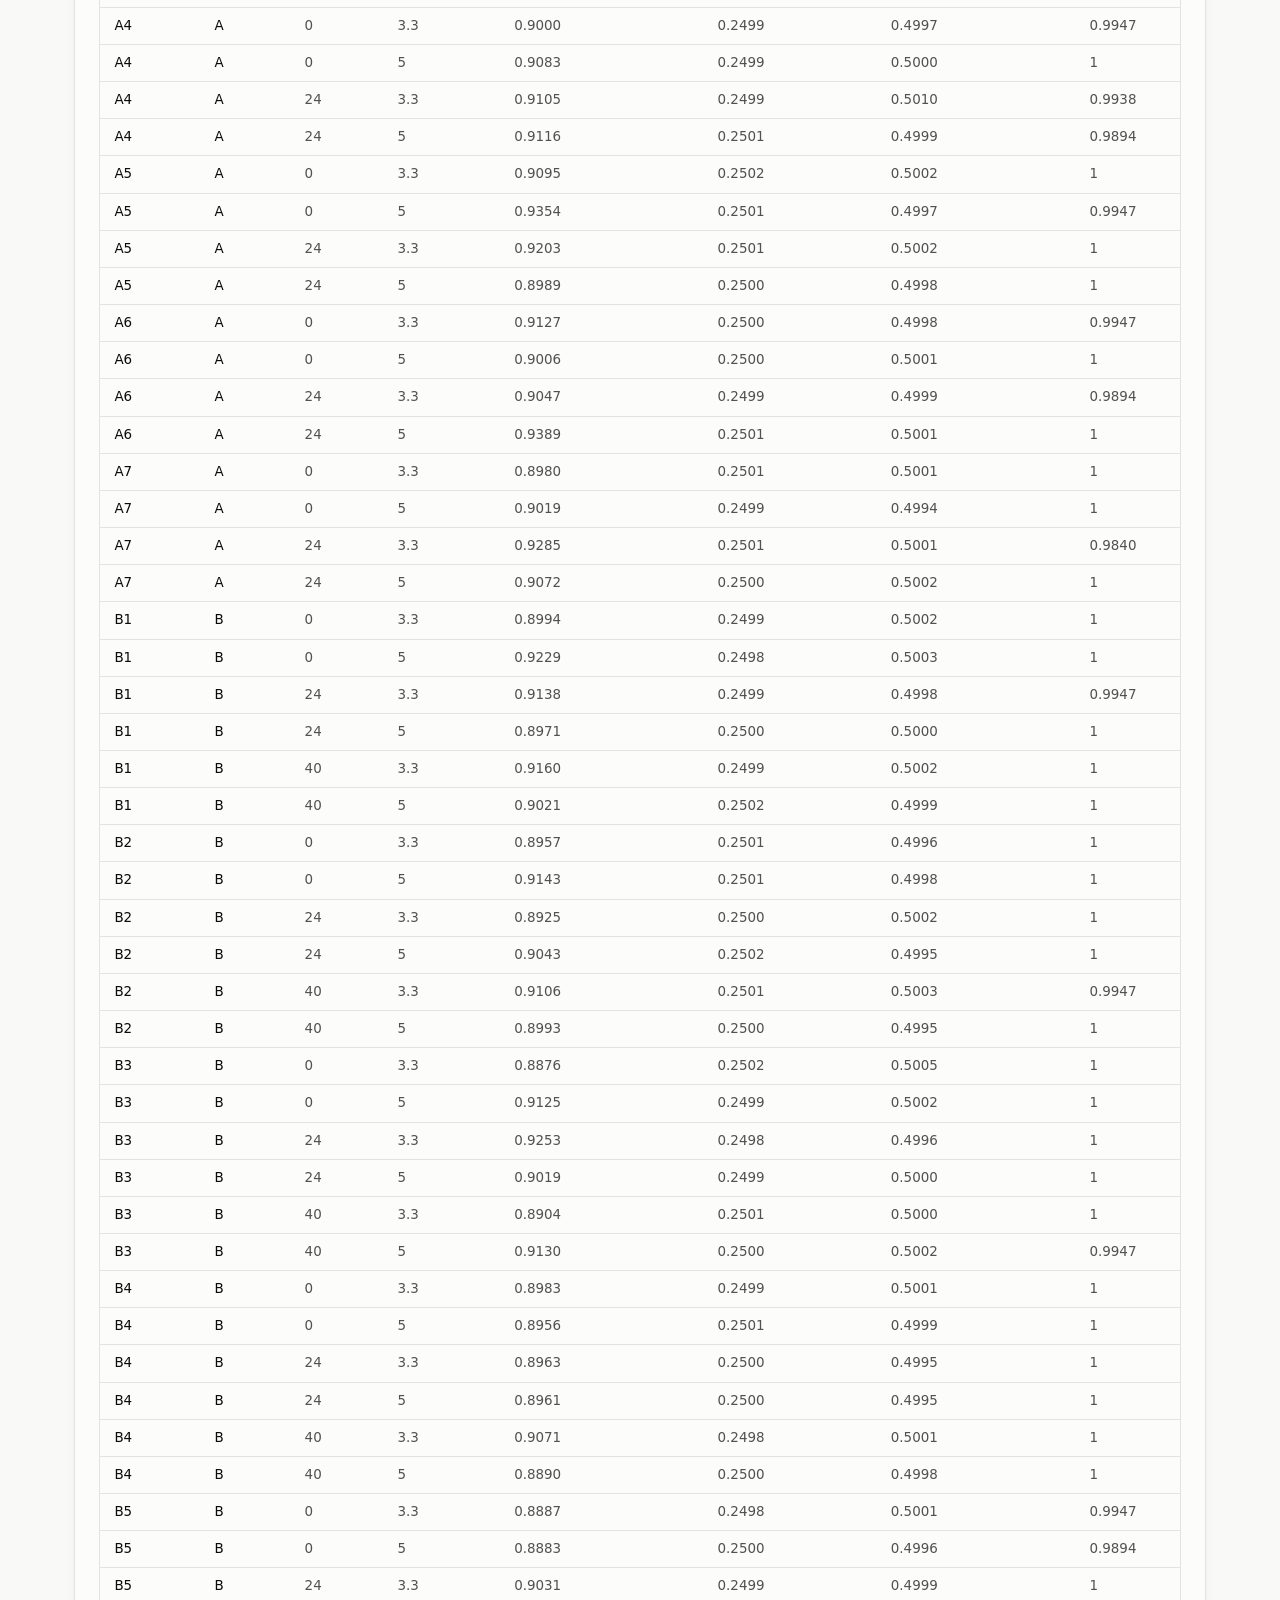
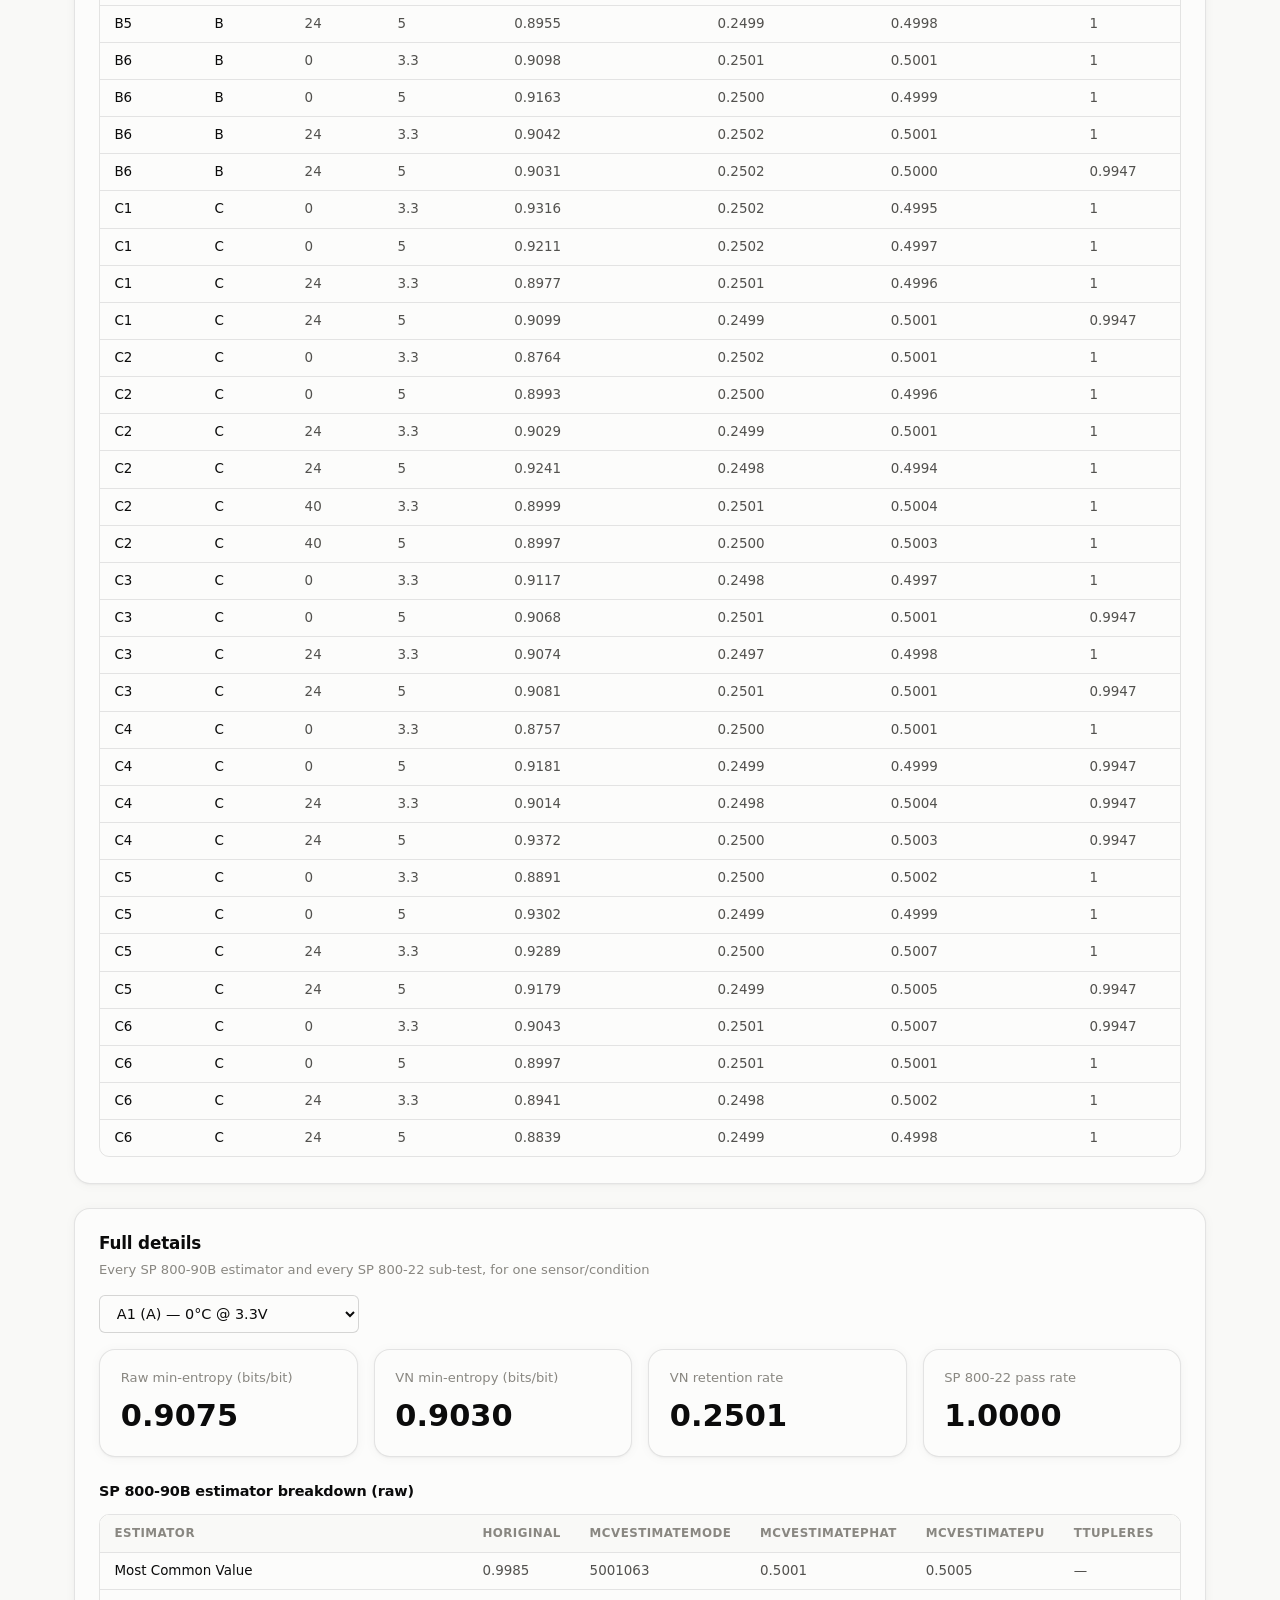
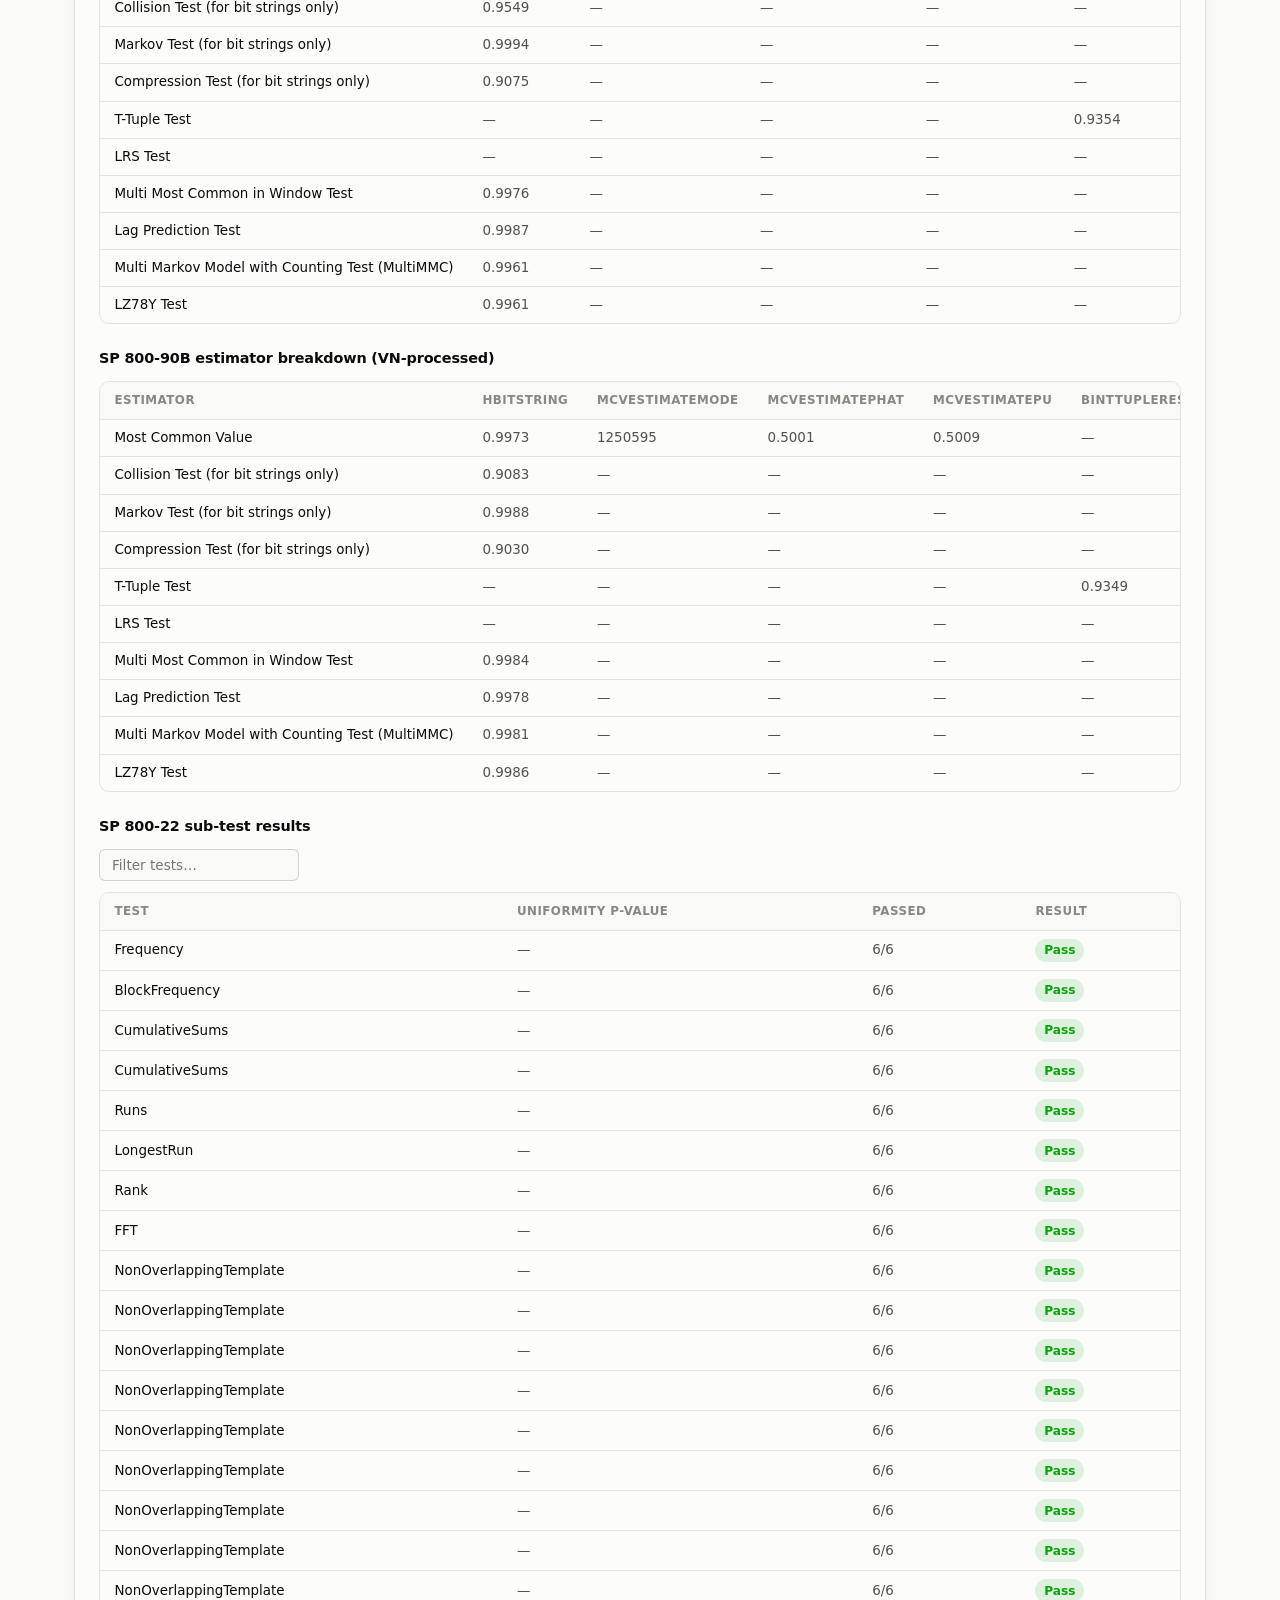
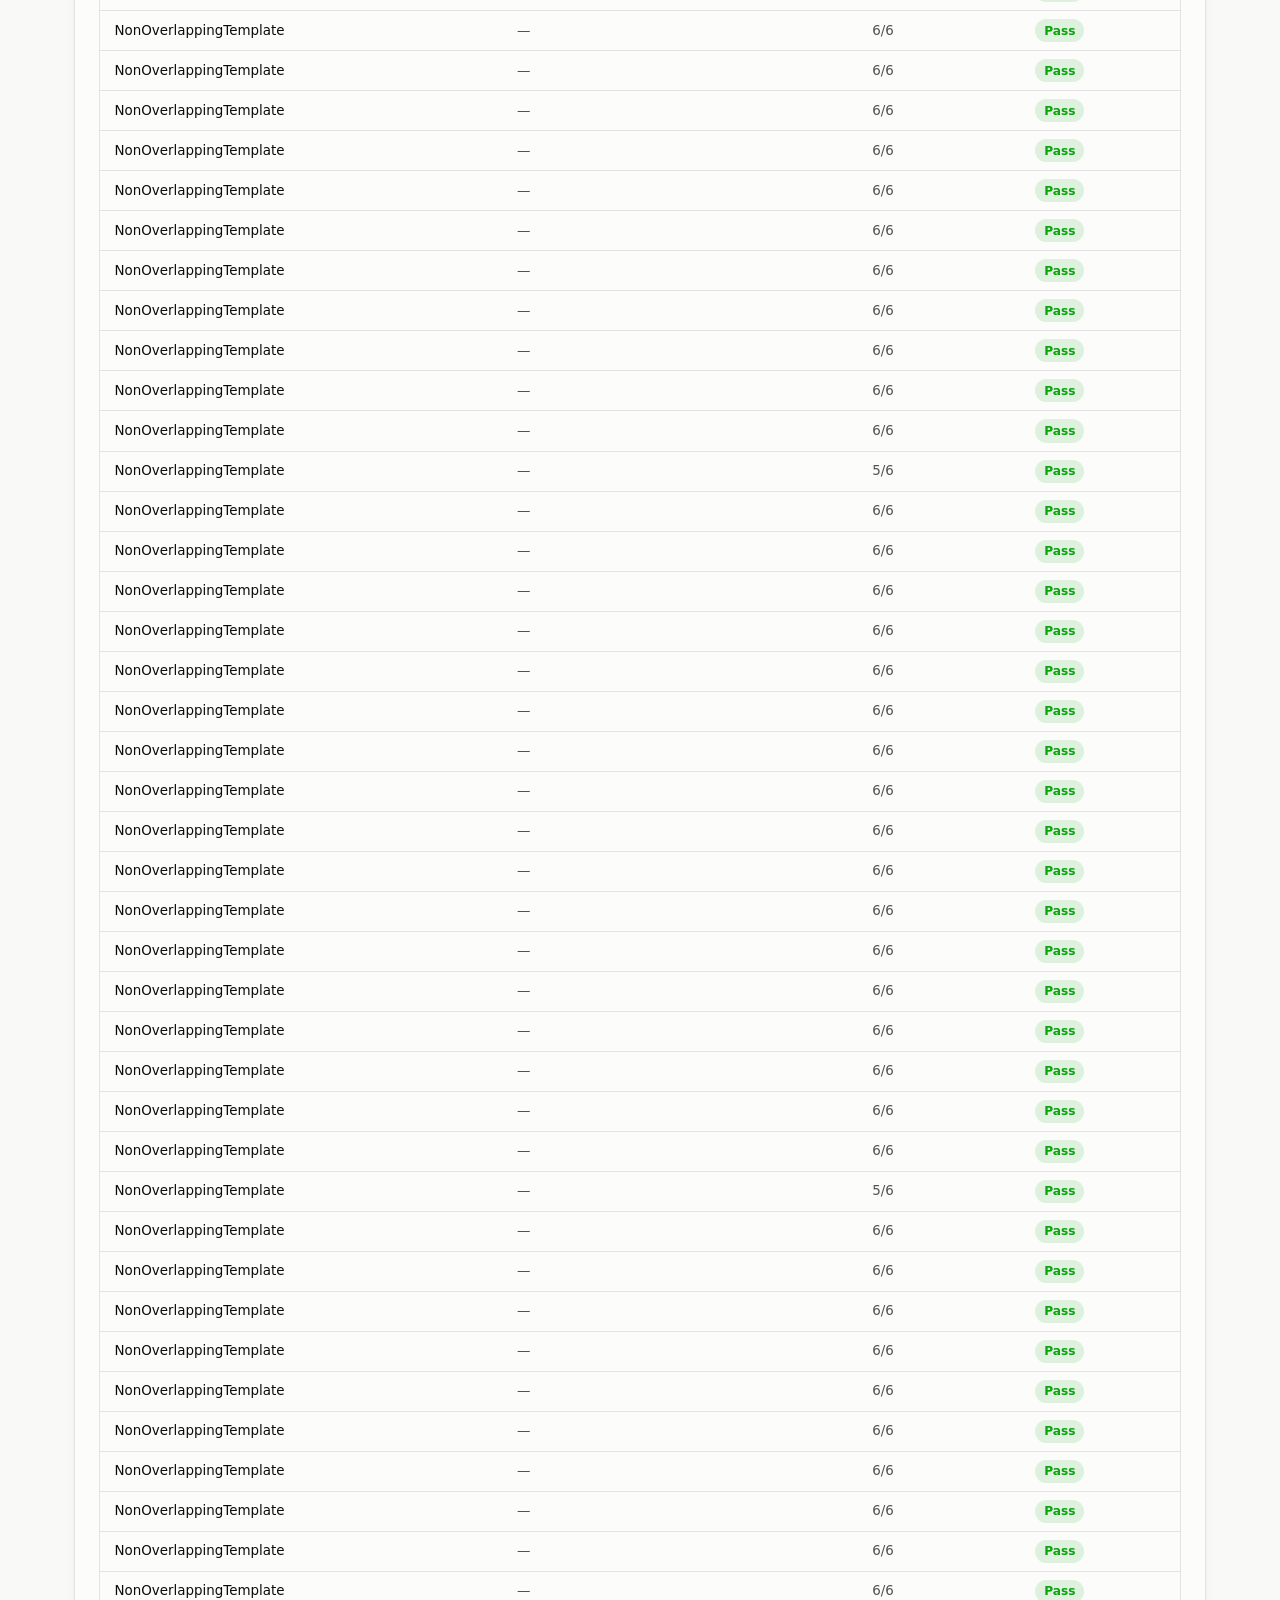
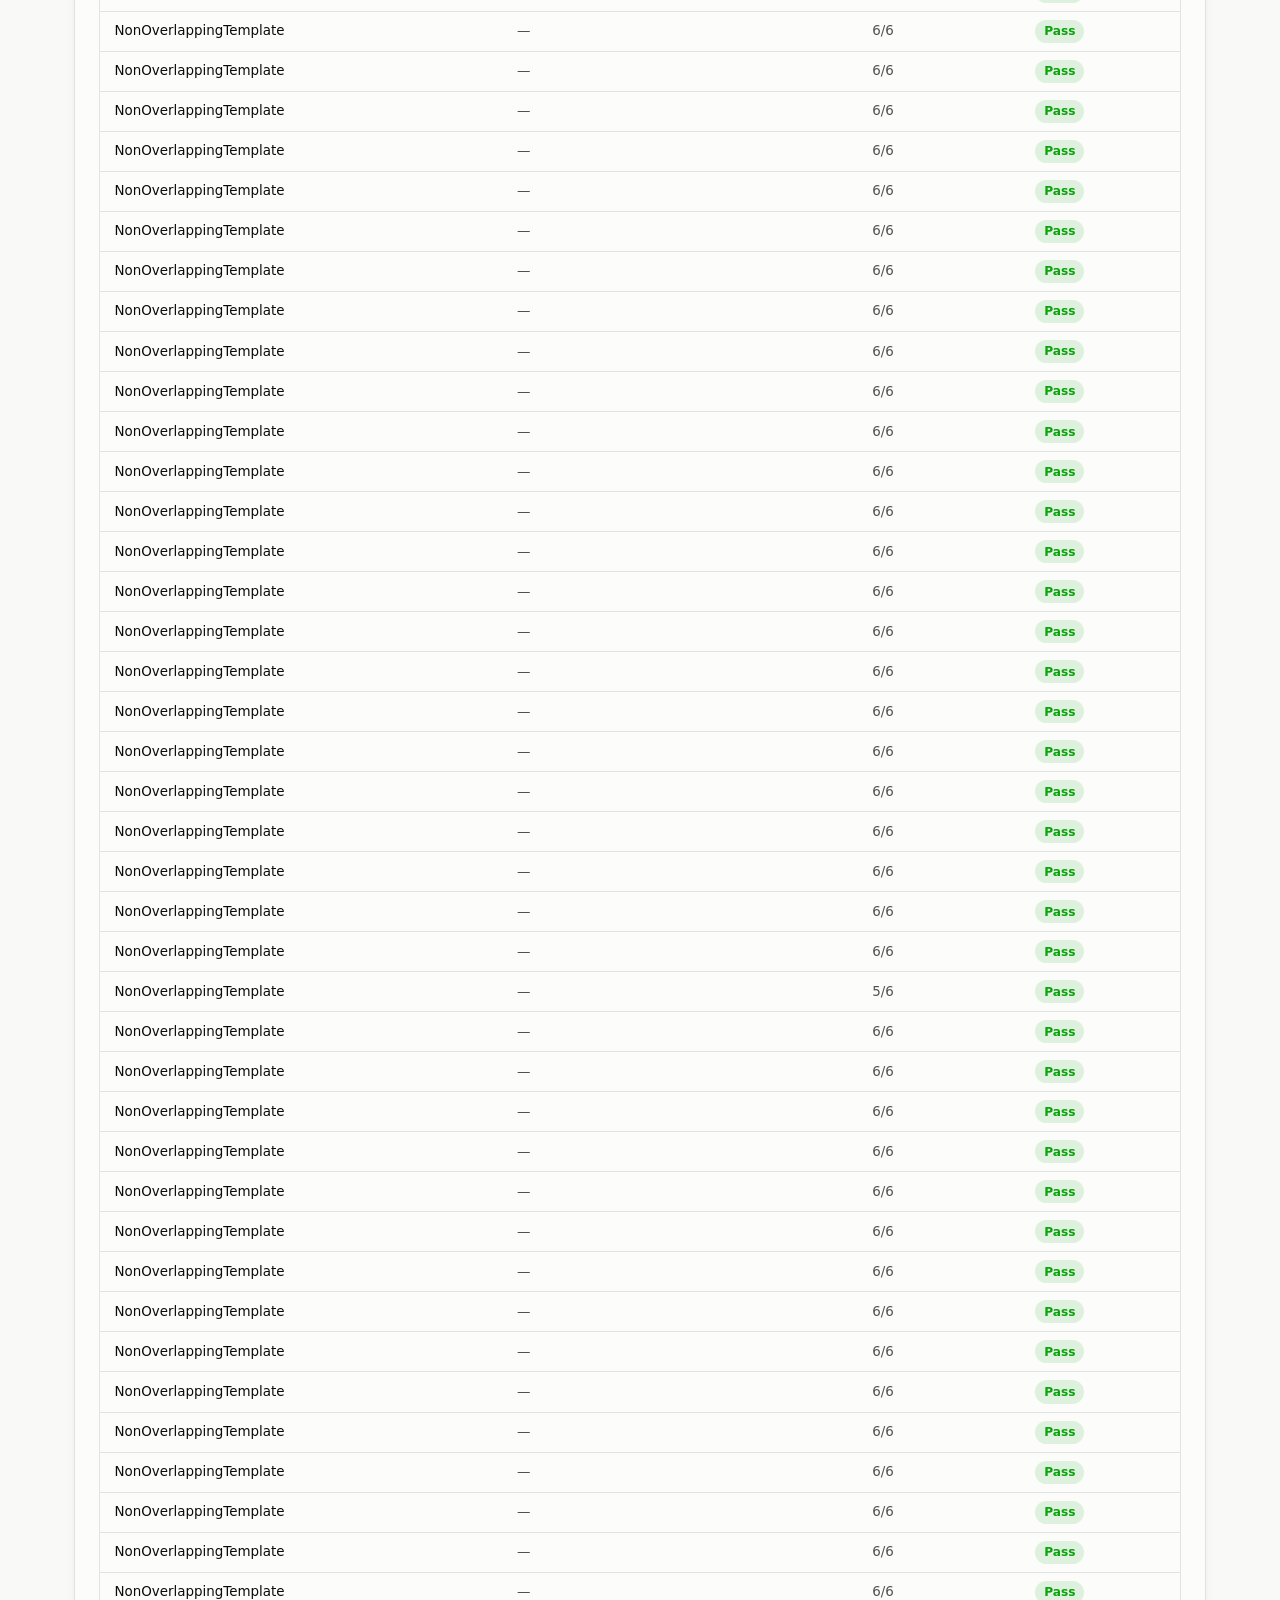
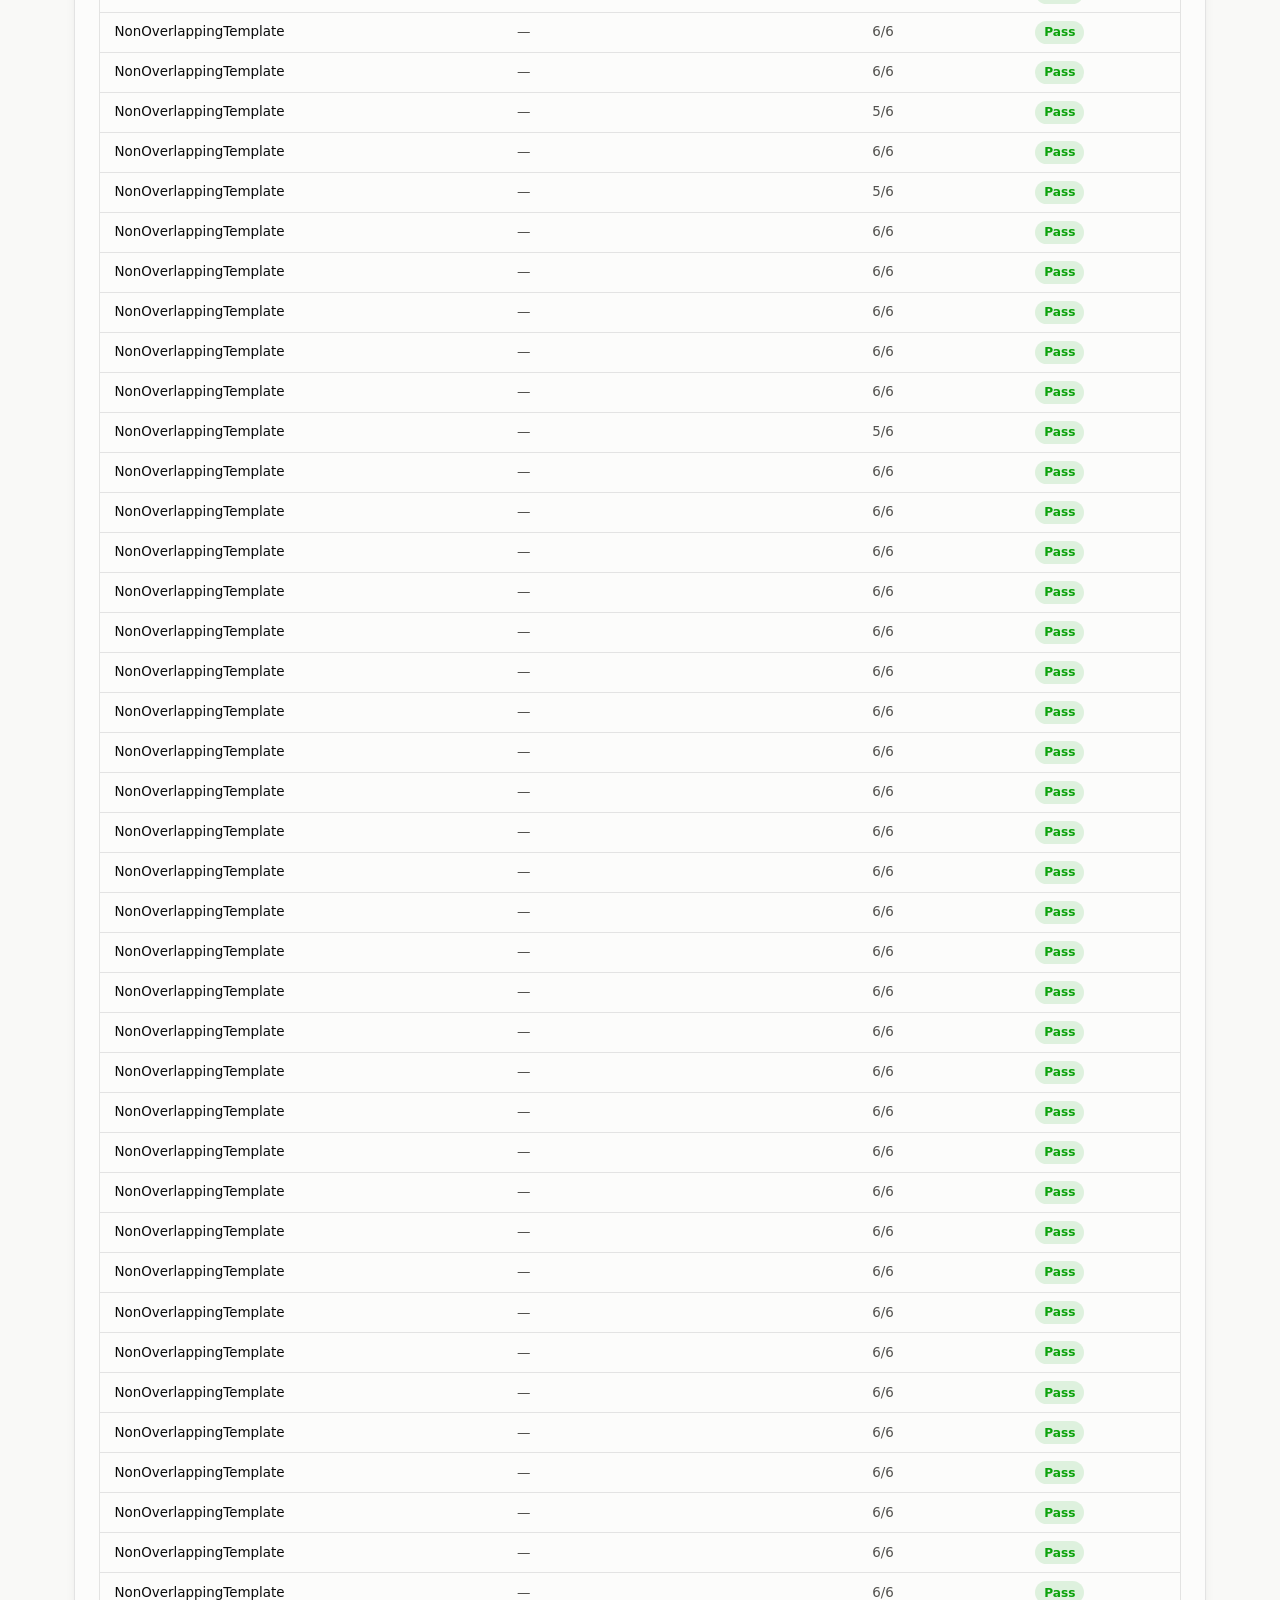
==== commit 4bc129ca: "Refactor HTML structure and improve accessibility for comparison and raw data preview pages" ====
--- a/docs/index.html
+++ b/docs/index.html
@@ -1,190 +1,261 @@
 <!doctype html>
 <html lang="en">
-<head>
-<meta charset="utf-8">
-<meta name="viewport" content="width=device-width, initial-scale=1">
-<title>LM35 TRNG Analysis — Results Dashboard</title>
-<meta name="description" content="LM35 temperature sensor TRNG entropy analysis: SP 800-90B min-entropy, Von Neumann debiasing, and SP 800-22 results.">
-<link rel="stylesheet" href="styles.css">
-</head>
-<body>
-
-<header class="site-header">
-  <div class="header-inner">
-    <div class="header-text">
-      <p class="eyebrow">M.Sc. Thesis — University of Passau</p>
-      <h1>LM35 TRNG Analysis</h1>
-      <p class="subtitle">ADS1115 (16-bit ADC) entropy pipeline vs. Ayyada's MCP3008 (10-bit ADC) baseline</p>
-    </div>
-    <nav class="header-meta">
-      <a href="compare.html" target="_blank" rel="noopener" class="header-meta-cta">Compare LSB counts &#8599;</a>
-      <a href="raw-data.html" target="_blank" rel="noopener">Raw data preview &#8599;</a>
-      <a href="#" id="link-summary-csv">summary.csv</a>
-      <a href="#" id="link-details-json">full_details.json</a>
-      <a href="https://github.com/ViravRakholiya/lm35-trng-analysis">Source repo</a>
-    </nav>
-  </div>
-</header>
-
-<main>
-  <section class="bit-switch-bar">
-    <span class="filter-group-label">Combined ADC LSBs used</span>
-    <div class="pill-row" id="bit-switch"></div>
-  </section>
-
-  <section class="stat-row" id="stat-row"></section>
-
-  <section class="filter-bar" id="filter-bar">
-    <div class="filter-group">
-      <span class="filter-group-label">Group</span>
-      <div class="pill-row" id="filter-variant"></div>
-    </div>
-    <div class="filter-group">
-      <span class="filter-group-label">Sensor</span>
-      <div class="pill-row" id="filter-sensor"></div>
-    </div>
-    <div class="filter-group">
-      <span class="filter-group-label">Temperature</span>
-      <div class="pill-row" id="filter-temp"></div>
-    </div>
-    <div class="filter-group">
-      <span class="filter-group-label">Voltage</span>
-      <div class="pill-row" id="filter-voltage"></div>
-    </div>
-    <div class="filter-bar-actions">
-      <button class="btn-ghost" id="reset-filters">Reset filters</button>
-    </div>
-  </section>
-
-  <section class="chart-card">
-    <div class="card-head">
-      <div>
-        <h2>Min-entropy by temperature and voltage</h2>
-        <p class="card-sub">RQ3 — SP 800-90B min-entropy, raw bitstream, one line per sensor</p>
-      </div>
-    </div>
-    <div class="chart-svg-wrap" id="chart-entropy"></div>
-  </section>
-
-  <section class="chart-card">
-    <div class="card-head">
-      <div>
-        <h2>Von Neumann retention rate</h2>
-        <p class="card-sub">RQ4 — mean retention across selected conditions, per sensor</p>
-      </div>
-    </div>
-    <div class="chart-svg-wrap" id="chart-retention"></div>
-  </section>
-
-  <section class="chart-card">
-    <div class="card-head">
-      <div>
-        <h2>SP 800-22 pass rate</h2>
-        <p class="card-sub">RQ5 — mean pass rate across selected conditions, per sensor</p>
-      </div>
-    </div>
-    <div class="chart-svg-wrap" id="chart-passrate"></div>
-  </section>
-
-  <section class="chart-card">
-    <div class="card-head">
-      <div>
-        <h2>Min-entropy vs. temperature, by voltage</h2>
-        <p class="card-sub">Mean min-entropy across selected sensors at each temperature, one line per voltage</p>
-      </div>
-    </div>
-    <div class="chart-svg-wrap" id="chart-tempvoltage"></div>
-  </section>
-
-  <section class="chart-card">
-    <div class="card-head">
-      <div>
-        <h2>Raw vs. Von Neumann-processed entropy</h2>
-        <p class="card-sub">RQ4 — min-entropy before and after debiasing, per sensor</p>
-      </div>
-    </div>
-    <div class="chart-svg-wrap" id="chart-raw-vs-processed"></div>
-  </section>
-
-  <section class="chart-card">
-    <div class="card-head">
-      <div>
-        <h2>SP 800-22 pass rate heatmap</h2>
-        <p class="card-sub">Every sensor × every test condition, fixed 0–100% color scale</p>
-      </div>
-    </div>
-    <div class="chart-svg-wrap heatmap-scroll" id="chart-heatmap"></div>
-  </section>
-
-  <section class="chart-card">
-    <div class="card-head">
-      <div>
-        <h2>Min-entropy distribution by group</h2>
-        <p class="card-sub">Spread across all sensors and conditions within each variant, not just the mean</p>
-      </div>
-    </div>
-    <div class="chart-svg-wrap" id="chart-boxplot"></div>
-  </section>
-
-  <div class="ayyada-intro">
-    <h2>ADS1115 (this study) vs. MCP3008 (Ayyada) — min-entropy by variant</h2>
-    <p class="card-sub">The core 16-bit vs. 10-bit ADC comparison, one card per matched sensor variant — restricted to 24°C, the only temperature in Ayyada's thesis</p>
-  </div>
-  <div class="chart-row" id="chart-ayyada"></div>
-
-  <section class="table-card">
-    <div class="card-head">
-      <div>
-        <h2>Full results table</h2>
-        <p class="card-sub">Every condition on record, respecting the filters above</p>
-      </div>
-      <div class="table-tools">
-        <input type="search" id="table-search" placeholder="Search sensor, variant…">
-        <button class="btn-ghost" id="download-summary">Download CSV</button>
-      </div>
-    </div>
-    <div class="table-scroll"><table id="results-table"></table></div>
-  </section>
-
-  <section class="detail-card">
-    <div class="card-head">
-      <div>
-        <h2>Full details</h2>
-        <p class="card-sub">Every SP 800-90B estimator and every SP 800-22 sub-test, for one sensor/condition</p>
-      </div>
-    </div>
-    <div class="detail-controls">
-      <select id="detail-select"></select>
-    </div>
-    <div class="detail-stats" id="detail-stats"></div>
-    <div class="detail-tables">
-      <div>
-        <h3>SP 800-90B estimator breakdown (raw)</h3>
-        <div class="table-scroll"><table id="estimator-table"></table></div>
-      </div>
-      <div>
-        <h3>SP 800-90B estimator breakdown (VN-processed)</h3>
-        <div class="table-scroll"><table id="estimator-table-vn"></table></div>
-      </div>
-      <div>
-        <h3>SP 800-22 sub-test results</h3>
-        <div class="table-tools">
-          <input type="search" id="subtest-search" placeholder="Filter tests…">
-        </div>
-        <div class="table-scroll"><table id="subtest-table"></table></div>
-      </div>
-    </div>
-  </section>
-</main>
-
-<footer class="site-footer">
-  <p>Data refreshed by running the pipeline locally and pushing docs/data/. See the
-    <a href="https://github.com/ViravRakholiya/lm35-trng-analysis">source repository</a> for the full pipeline.</p>
-</footer>
-
-<div id="tooltip" class="tooltip" hidden></div>
-
-<script src="chart-utils.js"></script>
-<script src="app.js"></script>
-</body>
+    <head>
+        <meta charset="utf-8" />
+        <meta name="viewport" content="width=device-width, initial-scale=1" />
+        <title>LM35 TRNG Analysis — Results Dashboard</title>
+        <meta
+            name="description"
+            content="LM35 temperature sensor TRNG entropy analysis: SP 800-90B min-entropy, Von Neumann debiasing, and SP 800-22 results."
+        />
+        <link rel="stylesheet" href="styles.css" />
+    </head>
+    <body>
+        <header class="site-header">
+            <div class="header-inner">
+                <div class="header-text">
+                    <p class="eyebrow">M.Sc. Thesis — University of Passau</p>
+                    <h1>LM35 TRNG Analysis</h1>
+                    <p class="subtitle">
+                        ADS1115 (16-bit ADC) entropy pipeline vs. Ayyada's
+                        MCP3008 (10-bit ADC) baseline
+                    </p>
+                </div>
+                <nav class="header-meta">
+                    <a
+                        href="compare.html"
+                        target="_blank"
+                        rel="noopener"
+                        class="header-meta-cta"
+                        >Compare LSB counts &#8599;</a
+                    >
+                    <a href="raw-data.html" target="_blank" rel="noopener"
+                        >Raw data preview &#8599;</a
+                    >
+                    <a href="#" id="link-summary-csv">summary.csv</a>
+                    <a href="#" id="link-details-json">full_details.json</a>
+                </nav>
+            </div>
+        </header>
+
+        <main>
+            <section class="bit-switch-bar">
+                <span class="filter-group-label">Combined ADC LSBs used</span>
+                <div class="pill-row" id="bit-switch"></div>
+            </section>
+
+            <section class="stat-row" id="stat-row"></section>
+
+            <section class="filter-bar" id="filter-bar">
+                <div class="filter-group">
+                    <span class="filter-group-label">Group</span>
+                    <div class="pill-row" id="filter-variant"></div>
+                </div>
+                <div class="filter-group">
+                    <span class="filter-group-label">Sensor</span>
+                    <div class="pill-row" id="filter-sensor"></div>
+                </div>
+                <div class="filter-group">
+                    <span class="filter-group-label">Temperature</span>
+                    <div class="pill-row" id="filter-temp"></div>
+                </div>
+                <div class="filter-group">
+                    <span class="filter-group-label">Voltage</span>
+                    <div class="pill-row" id="filter-voltage"></div>
+                </div>
+                <div class="filter-bar-actions">
+                    <button class="btn-ghost" id="reset-filters">
+                        Reset filters
+                    </button>
+                </div>
+            </section>
+
+            <section class="chart-card">
+                <div class="card-head">
+                    <div>
+                        <h2>Min-entropy by temperature and voltage</h2>
+                        <p class="card-sub">
+                            RQ3 — SP 800-90B min-entropy, raw bitstream, one
+                            line per sensor
+                        </p>
+                    </div>
+                </div>
+                <div class="chart-svg-wrap" id="chart-entropy"></div>
+            </section>
+
+            <section class="chart-card">
+                <div class="card-head">
+                    <div>
+                        <h2>Von Neumann retention rate</h2>
+                        <p class="card-sub">
+                            RQ4 — mean retention across selected conditions, per
+                            sensor
+                        </p>
+                    </div>
+                </div>
+                <div class="chart-svg-wrap" id="chart-retention"></div>
+            </section>
+
+            <section class="chart-card">
+                <div class="card-head">
+                    <div>
+                        <h2>SP 800-22 pass rate</h2>
+                        <p class="card-sub">
+                            RQ5 — mean pass rate across selected conditions, per
+                            sensor
+                        </p>
+                    </div>
+                </div>
+                <div class="chart-svg-wrap" id="chart-passrate"></div>
+            </section>
+
+            <section class="chart-card">
+                <div class="card-head">
+                    <div>
+                        <h2>Min-entropy vs. temperature, by voltage</h2>
+                        <p class="card-sub">
+                            Mean min-entropy across selected sensors at each
+                            temperature, one line per voltage
+                        </p>
+                    </div>
+                </div>
+                <div class="chart-svg-wrap" id="chart-tempvoltage"></div>
+            </section>
+
+            <section class="chart-card">
+                <div class="card-head">
+                    <div>
+                        <h2>Raw vs. Von Neumann-processed entropy</h2>
+                        <p class="card-sub">
+                            RQ4 — min-entropy before and after debiasing, per
+                            sensor
+                        </p>
+                    </div>
+                </div>
+                <div class="chart-svg-wrap" id="chart-raw-vs-processed"></div>
+            </section>
+
+            <section class="chart-card">
+                <div class="card-head">
+                    <div>
+                        <h2>SP 800-22 pass rate heatmap</h2>
+                        <p class="card-sub">
+                            Every sensor × every test condition, fixed 0–100%
+                            color scale
+                        </p>
+                    </div>
+                </div>
+                <div
+                    class="chart-svg-wrap heatmap-scroll"
+                    id="chart-heatmap"
+                ></div>
+            </section>
+
+            <section class="chart-card">
+                <div class="card-head">
+                    <div>
+                        <h2>Min-entropy distribution by group</h2>
+                        <p class="card-sub">
+                            Spread across all sensors and conditions within each
+                            variant, not just the mean
+                        </p>
+                    </div>
+                </div>
+                <div class="chart-svg-wrap" id="chart-boxplot"></div>
+            </section>
+
+            <div class="ayyada-intro">
+                <h2>
+                    ADS1115 (this study) vs. MCP3008 (Ayyada) — min-entropy by
+                    variant
+                </h2>
+                <p class="card-sub">
+                    The core 16-bit vs. 10-bit ADC comparison, one card per
+                    matched sensor variant — restricted to 24°C, the only
+                    temperature in Ayyada's thesis
+                </p>
+            </div>
+            <div class="chart-row" id="chart-ayyada"></div>
+
+            <section class="table-card">
+                <div class="card-head">
+                    <div>
+                        <h2>Full results table</h2>
+                        <p class="card-sub">
+                            Every condition on record, respecting the filters
+                            above
+                        </p>
+                    </div>
+                    <div class="table-tools">
+                        <input
+                            type="search"
+                            id="table-search"
+                            placeholder="Search sensor, variant…"
+                        />
+                        <button class="btn-ghost" id="download-summary">
+                            Download CSV
+                        </button>
+                    </div>
+                </div>
+                <div class="table-scroll">
+                    <table id="results-table"></table>
+                </div>
+            </section>
+
+            <section class="detail-card">
+                <div class="card-head">
+                    <div>
+                        <h2>Full details</h2>
+                        <p class="card-sub">
+                            Every SP 800-90B estimator and every SP 800-22
+                            sub-test, for one sensor/condition
+                        </p>
+                    </div>
+                </div>
+                <div class="detail-controls">
+                    <select id="detail-select"></select>
+                </div>
+                <div class="detail-stats" id="detail-stats"></div>
+                <div class="detail-tables">
+                    <div>
+                        <h3>SP 800-90B estimator breakdown (raw)</h3>
+                        <div class="table-scroll">
+                            <table id="estimator-table"></table>
+                        </div>
+                    </div>
+                    <div>
+                        <h3>SP 800-90B estimator breakdown (VN-processed)</h3>
+                        <div class="table-scroll">
+                            <table id="estimator-table-vn"></table>
+                        </div>
+                    </div>
+                    <div>
+                        <h3>SP 800-22 sub-test results</h3>
+                        <div class="table-tools">
+                            <input
+                                type="search"
+                                id="subtest-search"
+                                placeholder="Filter tests…"
+                            />
+                        </div>
+                        <div class="table-scroll">
+                            <table id="subtest-table"></table>
+                        </div>
+                    </div>
+                </div>
+            </section>
+        </main>
+
+        <footer class="site-footer">
+            <p>
+                Data refreshed by running the pipeline locally and pushing
+                docs/data/.
+            </p>
+        </footer>
+
+        <div id="tooltip" class="tooltip" hidden></div>
+
+        <script src="chart-utils.js"></script>
+        <script src="app.js"></script>
+    </body>
 </html>
